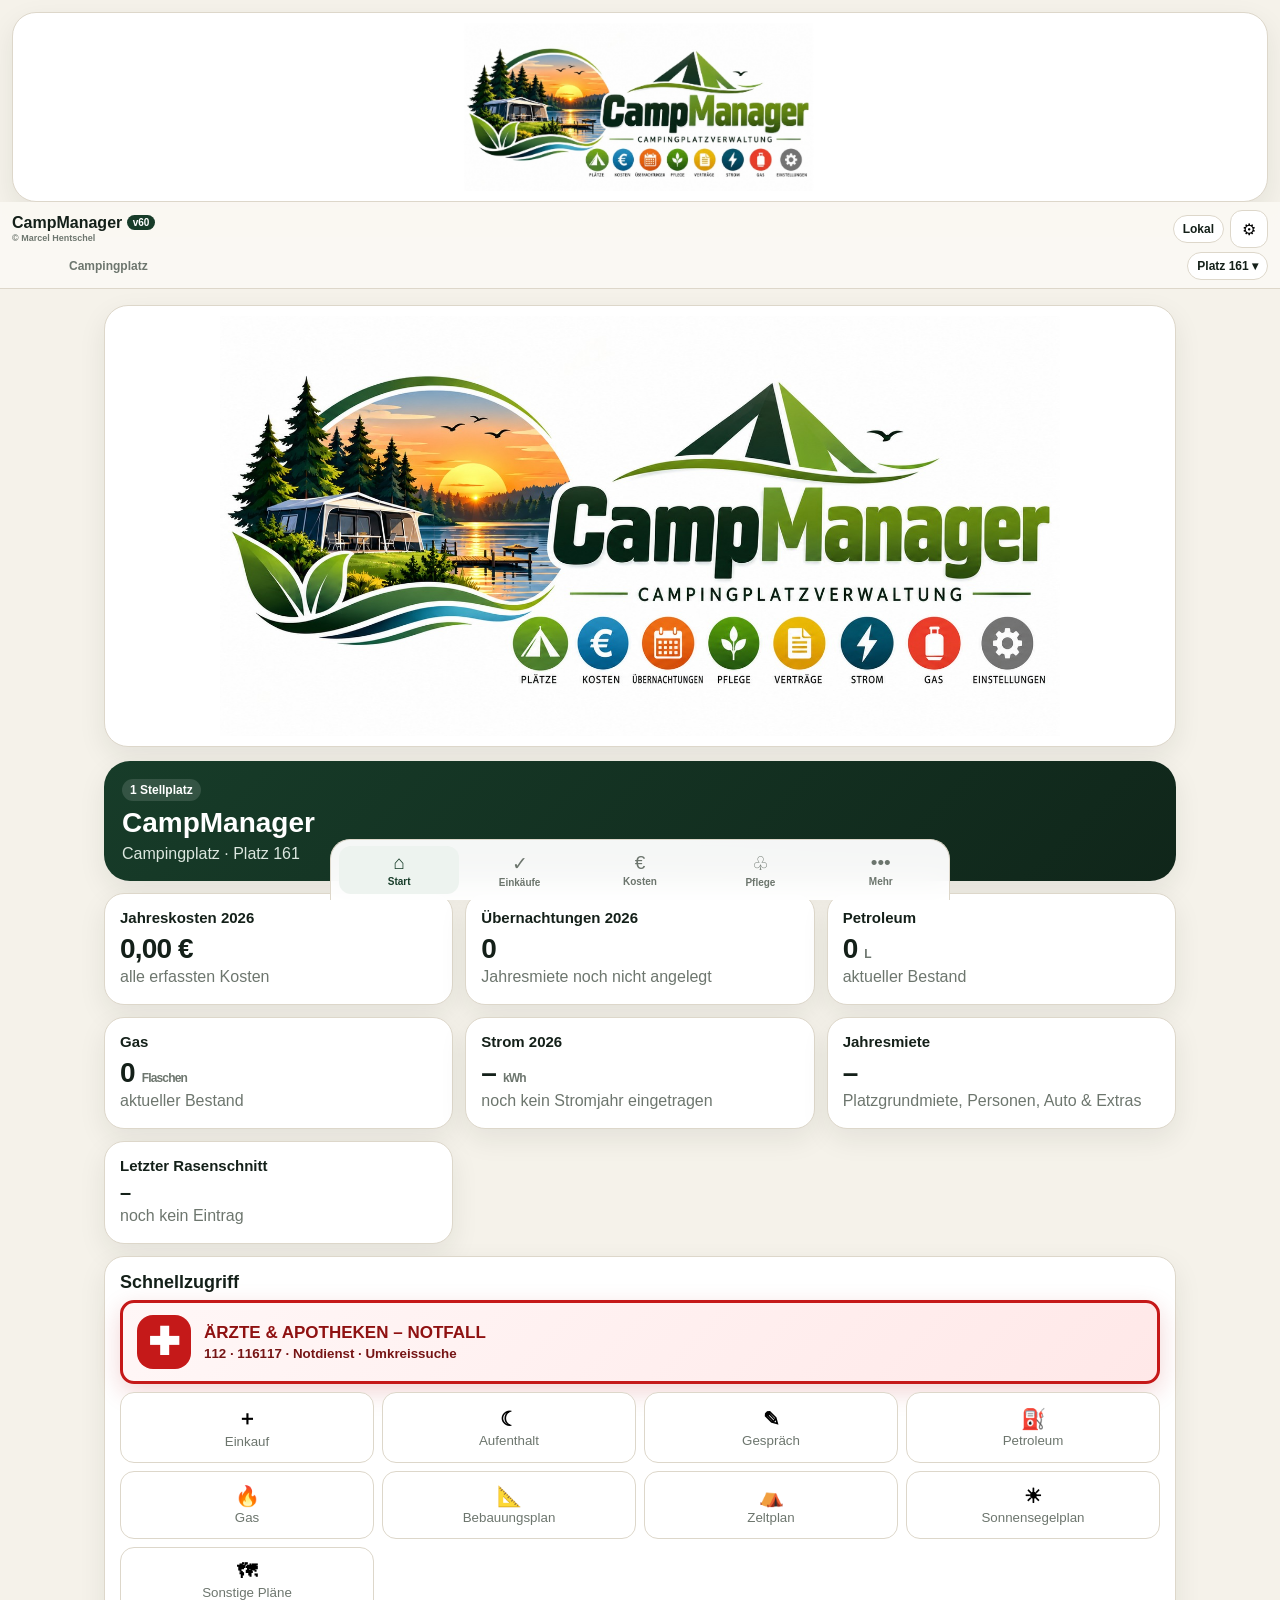
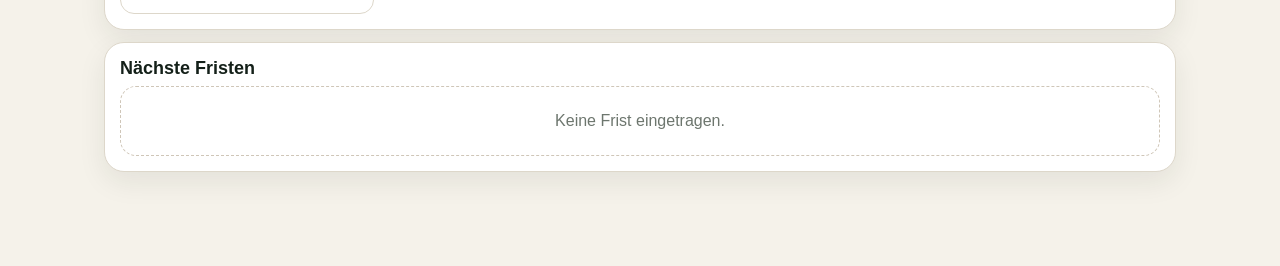
==== index.html @ 41f86022 "Add files via upload" ====
<!doctype html>
<html lang="de">
<head>
<meta charset="utf-8">
<meta name="viewport" content="width=device-width,initial-scale=1,maximum-scale=1,user-scalable=no,viewport-fit=cover">
<meta name="theme-color" content="#173c29">
<meta http-equiv="Cache-Control" content="no-cache, no-store, must-revalidate">
<meta http-equiv="Pragma" content="no-cache">
<meta http-equiv="Expires" content="0">
<meta name="apple-mobile-web-app-capable" content="yes">
<meta name="apple-mobile-web-app-status-bar-style" content="default">
<meta name="apple-mobile-web-app-title" content="CampManager">
<link rel="manifest" href="manifest.webmanifest">
<link rel="apple-touch-icon" href="apple-touch-icon.png">
<title>CampManager v60</title>
<style>
:root{
 --bg:#f5f2ea;--card:#fff;--ink:#142019;--muted:#6d766e;--line:#ddd7ca;
 --green:#173c29;--green2:#2e6548;--soft:#edf3ef;--danger:#a43e32;--gold:#c78b38;
 --shadow:0 10px 28px rgba(21,38,27,.08);--radius:20px;--safe:env(safe-area-inset-bottom,0px)
}
*{box-sizing:border-box}
html,body{margin:0;max-width:100%;overflow-x:hidden;background:var(--bg);color:var(--ink);font-family:-apple-system,BlinkMacSystemFont,"Segoe UI",Arial,sans-serif;-webkit-text-size-adjust:100%}
button,input,select,textarea{font:inherit;min-width:0}
button{cursor:pointer;touch-action:manipulation}
.hidden{display:none!important}
.masthead{padding:12px 12px 0;background:var(--bg)}.masthead img{display:block;width:100%;height:auto;max-height:190px;object-fit:contain;background:#fff;border:1px solid var(--line);border-radius:24px;padding:10px;box-shadow:var(--shadow)}.top{position:sticky;top:0;z-index:40;display:flex;flex-direction:column;gap:6px;padding:8px 12px;background:rgba(250,248,243,.96);backdrop-filter:blur(14px);border-bottom:1px solid var(--line)}.toprow,.subrow{width:100%;display:flex;align-items:center;justify-content:space-between;gap:8px}.subrow{min-width:0}.topname{font-size:13px;color:var(--muted);font-weight:700;min-width:0;flex:1;white-space:normal;overflow-wrap:anywhere;line-height:1.2}
.brand{display:flex;align-items:center;gap:9px;border:0;background:transparent;padding:0;color:inherit;text-align:left;min-width:0}
.brand.brandtextonly{gap:0}
.logo{width:48px;height:48px;object-fit:contain;background:#fff;border-radius:12px;border:1px solid var(--line)}
.brandcopy{min-width:0;display:flex;flex-direction:column;line-height:1.08}.brandcopy b{font-size:16px;white-space:nowrap}.copyright{font-size:9px;color:var(--muted);font-weight:650;margin-top:3px;white-space:nowrap}
.ver{font-size:10px;background:var(--green);color:#fff;padding:2px 6px;border-radius:999px;vertical-align:2px}
.topright{display:flex;align-items:center;gap:6px}
.placebtn,.status{border:1px solid var(--line);background:#fff;border-radius:999px;padding:6px 9px;font-weight:800;font-size:12px;color:var(--ink)}
.placebtn{display:flex;align-items:center;gap:6px}
.placebtn img{width:23px;height:23px;border-radius:7px;object-fit:cover}
.iconbtn{width:38px;height:38px;border:1px solid var(--line);background:#fff;border-radius:12px}
main{max-width:1100px;margin:auto;padding:16px 14px calc(94px + var(--safe))}
.view{display:none}.view.active{display:block}
.hero{background:linear-gradient(135deg,#173c29,#10261a);color:#fff;border-radius:26px;padding:18px;display:grid;grid-template-columns:1fr;gap:14px;align-items:center;box-shadow:var(--shadow)}
.hero-banner{background:#fff;border:1px solid var(--line);border-radius:24px;padding:10px;box-shadow:var(--shadow);margin-bottom:14px}
.hero-banner .hero-logo,.hero-banner .hero-title{display:block;width:100%;border-radius:18px;background:#fff}
.hero-banner .hero-logo{height:auto;max-height:420px;object-fit:contain}
.hero-banner .hero-title{height:auto;max-height:420px;object-fit:contain}
.hero h1{margin:6px 0;font-size:28px}.hero p{margin:0;color:#dce7df}
.hero-media{position:relative;width:100%;background:#fff;border-radius:18px;overflow:hidden;min-width:0;order:-1}
.hero-media .hero-logo{display:block;width:100%;height:auto;max-height:340px;object-fit:contain;background:#fff;border-radius:18px;padding:6px 4px 0}
.hero-media .hero-title{display:block;width:100%;height:320px;object-fit:cover;background:#fff;border-radius:18px}
.badge{display:inline-flex;border-radius:999px;padding:4px 8px;background:#edf3ef;color:#2b5c3f;font-size:12px;font-weight:800}.hero .badge{background:rgba(255,255,255,.13);color:#fff}
.grid{display:grid;grid-template-columns:repeat(12,1fr);gap:12px;margin-top:12px}
.card{grid-column:span 4;background:var(--card);border:1px solid var(--line);border-radius:var(--radius);padding:15px;box-shadow:var(--shadow)}
.card.half{grid-column:span 6}.card.full{grid-column:1/-1}
.card h2,.card h3{margin:0 0 7px}.card h2{font-size:18px}.card h3{font-size:15px}.card p{margin:3px 0;color:var(--muted)}
.cardaction{border:1px solid var(--line);text-align:left;color:inherit}
.metric{font-size:28px;font-weight:850;letter-spacing:-.03em}.metric small{font-size:12px;color:var(--muted)}
.head{display:flex;justify-content:space-between;align-items:end;gap:12px;margin-bottom:13px}.head h1{margin:0;font-size:25px}.head p{margin:3px 0 0;color:var(--muted)}
.toolbar{display:flex;gap:8px;flex-wrap:wrap;margin:10px 0 13px}
.btn{border:0;background:var(--green);color:#fff;font-weight:800;padding:10px 13px;border-radius:12px}.btn.sec{background:#fff;color:var(--ink);border:1px solid var(--line)}.btn.danger{background:var(--danger)}.btn.block{width:100%}
.tabs{display:flex;gap:7px;overflow-x:auto;padding:2px 0 8px;scrollbar-width:none}.tabs::-webkit-scrollbar{display:none}
.tabs.manage-tabs{overflow:visible;display:grid;grid-template-columns:repeat(2,minmax(0,1fr));gap:8px;padding:0 0 12px}
.tabs.manage-tabs .chip{width:100%;min-height:44px;white-space:normal;text-align:center;line-height:1.15;padding:9px 7px}
.tabs.cost-tabs{overflow:visible;display:grid;grid-template-columns:repeat(2,minmax(0,1fr));gap:8px;padding:2px 0 12px}
.tabs.cost-tabs .chip{width:100%;min-height:44px;white-space:normal;text-align:center;line-height:1.12;padding:8px 6px;border-radius:13px;font-size:12.5px}
.tabs.cost-tabs .chip:last-child:nth-child(odd){grid-column:1/-1}

.chip{white-space:nowrap;border:1px solid var(--line);background:#fff;border-radius:999px;padding:8px 11px;font-weight:800;font-size:13px;color:var(--ink)}.chip.active{background:var(--green);color:#fff;border-color:var(--green)}
.list{display:flex;flex-direction:column;gap:8px}
.row{display:flex;align-items:center;gap:10px;padding:12px;border-radius:15px;background:#fff;border:1px solid var(--line)}
.rowmain{flex:1;min-width:0}.rowtitle{font-weight:800;overflow-wrap:anywhere}.rowsub{font-size:12px;color:var(--muted);margin-top:3px;overflow-wrap:anywhere}.rowactions{display:flex;gap:5px;flex-wrap:wrap;justify-content:flex-end}
.mini{border:1px solid var(--line);background:#fff;border-radius:9px;padding:6px 8px}.mini.danger{color:var(--danger)}
.empty{padding:25px 14px;text-align:center;border:1px dashed #cfc6b8;border-radius:16px;color:var(--muted);background:rgba(255,255,255,.45)}
.notice{padding:11px;border:1px solid #dfd6bf;border-radius:14px;background:#f9f4e8;margin:10px 0}.notice.good{background:#eaf4ed;border-color:#cfe2d5}.notice.warn{background:#fff1da;border-color:#ecd8af}
.formgrid{display:grid;grid-template-columns:1fr 1fr;gap:10px}.deposit-date-grid{display:grid;grid-template-columns:repeat(3,minmax(0,1fr));gap:8px;width:100%}.deposit-date-grid select{width:100%}.field{display:flex;flex-direction:column;gap:4px}.field.full{grid-column:1/-1}.field label{font-size:12px;font-weight:800}
.field input,.field select,.field textarea{width:100%;font-size:16px;line-height:1.2;border:1px solid #d9d2c5;background:#fff;border-radius:11px;padding:10px;color:var(--ink);outline:none}.field textarea{min-height:74px;resize:vertical}
.modal{position:fixed;inset:0;z-index:100;display:flex;align-items:center;justify-content:center;padding:8px;background:rgba(9,20,14,.58);backdrop-filter:blur(4px)}
.modalcard{width:min(100%,620px);max-height:calc(100dvh - 16px);overflow-y:auto;overflow-x:hidden;background:#faf8f3;border-radius:22px;border:1px solid var(--line);padding:12px;box-shadow:0 30px 90px rgba(0,0,0,.28)}
.modalhead{display:flex;align-items:center;justify-content:space-between;gap:8px;position:sticky;top:-12px;background:#faf8f3;padding:3px 0 8px;z-index:2}.modalhead h2{margin:0;font-size:23px}
.modalactions{display:grid;grid-template-columns:1fr 1fr;gap:8px;position:sticky;bottom:-12px;background:#faf8f3;padding:8px 0 2px;margin-top:10px}
.bottom{position:fixed;left:0;right:0;bottom:0;z-index:35;display:grid;grid-template-columns:repeat(5,1fr);padding:6px 8px calc(6px + var(--safe));background:rgba(255,255,255,.96);backdrop-filter:blur(14px);border-top:1px solid var(--line)}
.nav{border:0;background:transparent;border-radius:12px;padding:6px 3px;color:#6c756d;display:flex;flex-direction:column;align-items:center;gap:2px}.nav span{font-size:19px}.nav small{font-size:10px;font-weight:800}.nav.active{background:#edf3ef;color:var(--green)}
.toast{position:fixed;left:50%;bottom:86px;z-index:120;transform:translate(-50%,18px);opacity:0;pointer-events:none;background:#102319;color:#fff;padding:10px 14px;border-radius:999px;font-weight:750;transition:.2s;max-width:calc(100vw - 24px);text-align:center}.toast.show{opacity:1;transform:translate(-50%,0)}
.quick{display:grid;grid-template-columns:repeat(4,1fr);gap:8px}.quick button{border:1px solid var(--line);background:#fff;border-radius:14px;padding:12px}.quick b{display:block;font-size:20px}.quick small{color:var(--muted)}
.quick button.health-quick{grid-column:1/-1;display:flex;align-items:center;gap:13px;text-align:left;border:3px solid #c51919;background:linear-gradient(135deg,#fff7f7,#ffe8e8);color:#801111;box-shadow:0 8px 24px rgba(185,22,22,.18);min-height:84px;padding:12px 14px}.health-quick .health-cross{display:grid;place-items:center;flex:0 0 54px;width:54px;height:54px;border-radius:16px;background:#c51919;color:#fff;font-size:38px;font-weight:900;line-height:1}.health-quick .health-copy b{display:block;font-size:17px;color:#8f1111}.health-quick .health-copy small{display:block;color:#761515;font-weight:800;margin-top:3px}.health-alert{border:2px solid #c51919;background:#fff4f4;border-radius:16px;padding:11px;margin-bottom:12px}.health-alert strong{color:#9d1111}.health-actions{display:grid;grid-template-columns:1fr 1fr;gap:8px;margin:10px 0 12px}.health-action{display:flex;align-items:center;justify-content:center;gap:6px;text-decoration:none;border-radius:14px;padding:12px 9px;font-weight:900;text-align:center}.health-action.emergency{background:#bd1717;color:#fff}.health-action.oncall{background:#fff;color:#9b1515;border:2px solid #bd1717}.health-action.pharmacy{background:#fff7e8;color:#7a4b00;border:1px solid #e4bd70}.health-action.official{background:#eef5ef;color:var(--green);border:1px solid #cbdccc}.health-status{padding:10px 11px;border-radius:12px;background:#f5f2ea;color:var(--muted);font-size:12px;margin:8px 0}.health-status.busy{background:#fff5dc;color:#77530e}.health-status.ok{background:#eaf4ed;color:#25583a}.health-status.err{background:#fff0ef;color:#8c241e}.health-results{display:grid;gap:8px;margin-top:10px}.health-place{border:1px solid var(--line);background:#fff;border-radius:14px;padding:10px}.health-place-top{display:flex;justify-content:space-between;gap:8px;align-items:flex-start}.health-place-title{font-weight:850}.health-type{font-size:11px;font-weight:850;border-radius:999px;padding:3px 7px;background:var(--soft);white-space:nowrap}.health-distance{font-size:12px;font-weight:800;color:var(--green)}.health-links{display:flex;gap:6px;flex-wrap:wrap;margin-top:7px}.health-links a{font-size:12px;text-decoration:none;border:1px solid var(--line);border-radius:9px;padding:6px 8px;color:var(--ink);background:#fff}.health-location-grid{display:grid;grid-template-columns:1fr auto;gap:8px;align-items:end}.health-location-grid .field{min-width:0}
.health-group{margin-top:14px}.health-group:first-child{margin-top:4px}.health-group-title{display:flex;align-items:center;justify-content:space-between;gap:8px;padding:8px 10px;border-radius:12px;background:#edf3ef;color:var(--green);font-size:14px;font-weight:900}.health-group-count{font-size:11px;background:#fff;border:1px solid #cfded4;border-radius:999px;padding:3px 7px}.health-specialty{display:inline-flex;margin-top:5px;padding:3px 7px;border-radius:999px;background:#eef5ef;color:#285a3d;font-size:11px;font-weight:850}
.avatar{width:44px;height:44px;border-radius:13px;object-fit:cover;background:#f2efe7;border:1px solid var(--line);flex:0 0 44px}.avatar.ph{display:grid;place-items:center;font-size:20px}
.photoPreview{width:88px;height:88px;border-radius:16px;object-fit:cover;background:#eee;border:1px solid var(--line)}
.memberselect{grid-column:1/-1;display:grid;gap:8px}.memberselect-title{font-size:12px;font-weight:800}.membergrid{display:grid;grid-template-columns:repeat(2,minmax(0,1fr));gap:8px}.membercheck{display:flex;align-items:center;gap:9px;padding:11px 12px;border:1px solid var(--line);border-radius:13px;background:#fff;font-weight:750;min-width:0}.membercheck input{width:20px;height:20px;flex:0 0 auto}.membercheck span{min-width:0;overflow-wrap:anywhere}.membercheck small{display:block;color:var(--muted);font-weight:600;margin-top:2px}.membertag{display:inline-flex;padding:3px 7px;border-radius:999px;background:var(--soft);font-size:11px;font-weight:750;color:var(--green)}
.costline{display:grid;grid-template-columns:150px 1fr 90px;gap:8px;align-items:center;font-size:13px}.bar{height:8px;background:#eee8dd;border-radius:999px;overflow:hidden}.bar i{display:block;height:100%;background:linear-gradient(90deg,var(--green2),var(--gold))}.right{text-align:right}.coststack{display:grid;gap:12px}.costdetail{border:1px solid var(--line);border-radius:16px;padding:12px;background:#fff}.costdetail-top{display:flex;gap:12px;align-items:flex-start;justify-content:space-between}.costdetail-title{font-weight:800;font-size:18px;line-height:1.2}.costdetail-value{font-weight:900;font-size:18px;white-space:nowrap}.costdetail .rowsub{margin-top:4px}.costmeta{display:flex;gap:8px;flex-wrap:wrap;margin-top:8px}.costpill{background:#f3f0e8;border:1px solid var(--line);border-radius:999px;padding:4px 10px;font-size:12px;color:var(--muted)}
.docgrid{display:grid;grid-template-columns:repeat(2,minmax(0,1fr));gap:9px}.doc{border:1px solid var(--line);background:#fff;border-radius:15px;padding:11px}.docthumb{width:100%;aspect-ratio:4/3;border-radius:11px;background:#f1eee7;display:grid;place-items:center;font-size:36px;overflow:hidden}.docthumb img{width:100%;height:100%;object-fit:contain;background:#fff}
.conversation{white-space:pre-wrap;line-height:1.42;margin-top:6px}
.divider{height:1px;background:var(--line);margin:14px 0}

/* Jahresabschluss - direkt in der App, damit iPhone/PWA nicht durch Pop-ups blockiert */
body.report-open{overflow:hidden}
.report-overlay{position:fixed;inset:0;z-index:300;background:#fff;color:#172019;overflow:auto;-webkit-overflow-scrolling:touch;padding-top:env(safe-area-inset-top,0px)}
.report-toolbar{position:sticky;top:0;z-index:4;display:flex;gap:8px;flex-wrap:wrap;align-items:center;padding:10px 12px;background:rgba(255,255,255,.97);border-bottom:1px solid #ddd;backdrop-filter:blur(12px)}
.report-toolbar .btn{min-height:42px}
.report-toolbar .report-back{margin-right:auto}
.report-content{max-width:900px;margin:auto;padding:22px 14px calc(70px + env(safe-area-inset-bottom,0px))}
.report-content h1{font-size:28px;line-height:1.12;margin:0 0 6px;overflow-wrap:anywhere}
.report-content h2{font-size:20px;margin:26px 0 10px}
.report-content p{line-height:1.4}
.report-content table{width:100%;border-collapse:collapse;font-size:14px}
.report-content th,.report-content td{padding:9px 8px;border-bottom:1px solid #ddd;text-align:left;vertical-align:top}
.report-content .r{text-align:right;white-space:nowrap}
.report-content .total td{font-weight:850;border-top:2px solid #173c29}
.report-help{font-size:12px;color:#68716b;margin:8px 0 16px}
@media(max-width:600px){
 .report-content h1{font-size:24px}
 .report-content{padding-left:10px;padding-right:10px}
 .report-content table{font-size:12px}
 .report-content th,.report-content td{padding:8px 6px}
 .report-toolbar .btn{flex:1 1 auto;padding:10px 9px;font-size:13px}
 .report-toolbar .report-back{flex:0 0 auto}
}
@media print{
 @page{size:A4;margin:13mm}
 html,body{background:#fff!important;overflow:visible!important}
 body>*:not(#reportOverlay){display:none!important}
 #reportOverlay{display:block!important;position:static!important;inset:auto!important;overflow:visible!important;padding:0!important;background:#fff!important}
 #reportOverlay.hidden{display:none!important}
 .report-toolbar,.report-help{display:none!important}
 .report-content{max-width:none!important;margin:0!important;padding:0!important}
 .report-content h1{font-size:22pt}
 .report-content h2{font-size:15pt;break-after:avoid}
 .report-content table{font-size:9.5pt}
 .report-content tr{break-inside:avoid}
}

.updatebanner{position:sticky;top:82px;z-index:39;margin:8px auto 0;max-width:1100px;padding:10px 14px;background:#fff1da;border:1px solid #e4c982;border-radius:14px;box-shadow:var(--shadow);display:flex;align-items:center;justify-content:space-between;gap:10px}
.progress{height:10px;background:#e9e5dc;border-radius:999px;overflow:hidden;margin-top:8px}.progress i{display:block;height:100%;background:linear-gradient(90deg,var(--green2),var(--gold));border-radius:999px}
.kpirow{display:flex;justify-content:space-between;gap:10px;align-items:center}.kpirow strong{font-size:20px}
.comparetable{width:100%;border-collapse:collapse;font-size:13px}.comparetable th,.comparetable td{padding:9px 7px;border-bottom:1px solid var(--line);text-align:right}.comparetable th:first-child,.comparetable td:first-child{text-align:left}.delta.up{color:var(--danger)}.delta.down{color:var(--green2)}
.deadline-overdue{color:var(--danger);font-weight:800}.deadline-done{color:var(--green2);font-weight:800}.deadline-cancelled{color:var(--muted);font-weight:800}.deadline-status{display:inline-flex;align-items:center;font-size:10px;font-weight:900;padding:3px 7px;border-radius:999px;margin-left:5px}.deadline-status.paid{background:#e7f4eb;color:#23643d}.deadline-status.cancelled{background:#eeeae4;color:#6d665d}.cloudtag{display:inline-flex;font-size:10px;font-weight:800;padding:2px 6px;border-radius:999px;background:var(--soft);color:var(--green2);margin-left:5px}
.rentextras{grid-column:1/-1;border:1px solid var(--line);background:#fff;border-radius:14px;padding:10px}.rentextra{display:grid;grid-template-columns:2fr .7fr 1fr auto;gap:7px;align-items:end;margin-top:8px}.rentextra .field{margin:0}
.renttiers{grid-column:1/-1;border:1px solid var(--line);background:#fff;border-radius:14px;padding:10px}.renttiers h3{margin:0 0 7px;font-size:15px}.tiergrid{display:grid;grid-template-columns:repeat(3,minmax(0,1fr));gap:8px}.tierbox{border:1px solid var(--line);border-radius:12px;padding:9px;background:#faf9f5}.tierbox b{display:block;font-size:12px;margin-bottom:5px}.tierbox .field{margin:0}.tierline{display:grid;grid-template-columns:1fr auto;gap:10px;padding:6px 0;border-bottom:1px solid var(--line);font-size:12px}.tierline:last-child{border-bottom:0}.agebadge{display:inline-flex;padding:3px 7px;border-radius:999px;background:var(--soft);font-size:11px;font-weight:800}.agewarn{color:#9a5b00;font-weight:800}
@media(max-width:600px){.rentextra{grid-template-columns:1fr 1fr}.rentextra .field:first-child{grid-column:1/-1}.rentextra button{align-self:end}.tiergrid{grid-template-columns:1fr}.updatebanner{top:78px;margin-left:8px;margin-right:8px}}
@media(max-width:760px){
 .head{margin-bottom:10px}
 .head h1{font-size:24px;line-height:1.1}
 .head p{font-size:14px;line-height:1.25}
 .tabs.manage-tabs{grid-template-columns:repeat(2,minmax(0,1fr))}
 .tabs.manage-tabs .chip{font-size:13px;border-radius:13px}

 .hero{grid-template-columns:1fr}.hero-banner .hero-logo{max-height:260px}.hero-banner .hero-title{height:auto;max-height:260px}.card,.card.half{grid-column:1/-1}.formgrid{grid-template-columns:1fr}.field.full{grid-column:auto}.quick{grid-template-columns:repeat(2,1fr)}.docgrid{grid-template-columns:1fr}.costline{grid-template-columns:115px 1fr 75px}.costdetail-top{flex-direction:column;align-items:flex-start}.costdetail-value{font-size:22px}.health-actions{grid-template-columns:1fr 1fr}.health-location-grid{grid-template-columns:1fr}.health-location-grid .btn{width:100%}.top{padding-left:10px;padding-right:10px}.topname{font-size:12px}.placebtn,.status{font-size:11px;padding:6px 8px}.membergrid{grid-template-columns:1fr}.logo{width:44px;height:44px}
}
@media(min-width:900px){.bottom{left:50%;right:auto;transform:translateX(-50%);width:620px;border:1px solid var(--line);border-bottom:0;border-radius:20px 20px 0 0}}

@media(min-width:761px){
 .top{gap:4px}
 .subrow{padding-left:57px}
 .topname{font-size:12px;white-space:nowrap;overflow:hidden;text-overflow:ellipsis}
}


@media(min-width:761px){
 .tabs.manage-tabs{grid-template-columns:repeat(4,minmax(0,1fr))}
 .tabs.cost-tabs{grid-template-columns:repeat(4,minmax(0,1fr))}
 .tabs.cost-tabs .chip:last-child:nth-child(odd){grid-column:auto}
}

</style>
</head>
<body>
<div class="masthead"><img src="top-banner.jpg" alt="CampManager Banner" onerror="if(!this.dataset.fallback){this.dataset.fallback='1';this.src='logo.jpg'}else{this.style.display='none'}"></div>
<header class="top">
 <div class="toprow">
  <button class="brand brandtextonly" id="homeBtn" type="button">
   <div class="brandcopy"><b>CampManager <span class="ver">v60</span></b><small class="copyright">© Marcel Hentschel</small></div>
  </button>
  <div class="topright">
   <span class="status" id="syncStatus">Lokal</span>
   <button class="iconbtn" id="settingsBtn" type="button">⚙</button>
  </div>
 </div>
 <div class="subrow">
  <div id="topName" class="topname">Campingplatz</div>
  <button class="placebtn" id="placeBtn" type="button"><span>Platz ▾</span></button>
 </div>
</header>
<div id="updateBanner" class="updatebanner hidden"><div><b>Neue CampManager-Version verfügbar</b><div class="rowsub">Aktualisieren lädt die neue Version ohne alte Web-App-Dateien.</div></div><button class="btn" id="updateBtn" type="button">Aktualisieren</button></div>

<main>
 <section id="v-dashboard" class="view active"></section>
 <section id="v-shopping" class="view"></section>
 <section id="v-costs" class="view"></section>
 <section id="v-care" class="view"></section>
 <section id="v-more" class="view"></section>
</main>

<nav class="bottom">
 <button class="nav active" data-view="dashboard"><span>⌂</span><small>Start</small></button>
 <button class="nav" data-view="shopping"><span>✓</span><small>Einkäufe</small></button>
 <button class="nav" data-view="costs"><span>€</span><small>Kosten</small></button>
 <button class="nav" data-view="care"><span>♧</span><small>Pflege</small></button>
 <button class="nav" data-view="more"><span>•••</span><small>Mehr</small></button>
</nav>

<div id="modal" class="modal hidden" role="dialog" aria-modal="true">
 <div class="modalcard">
  <div class="modalhead"><h2 id="modalTitle">Eintrag</h2><button class="iconbtn" type="button" data-close>×</button></div>
  <div id="modalBody"></div>
  <div id="modalActions" class="modalactions"></div>
 </div>
</div>
<div id="toast" class="toast"></div>

<div id="reportOverlay" class="report-overlay hidden" aria-hidden="true">
 <div class="report-toolbar">
  <button class="btn sec report-back" type="button" data-report-close>← Zurück</button>
  <button class="btn" id="reportSaveBtn" type="button">⬇ PDF speichern</button>
  <button class="btn sec" id="reportPrintBtn" type="button">🖨 Drucken</button>
 </div>
 <div id="reportContent" class="report-content"></div>
</div>

<script>
(()=>{'use strict';

const APP_VERSION=60;
const KEY='campmanager_complete_v60';
const OLD=['campmanager_complete_v59','campmanager_complete_v58','campmanager_complete_v57','campmanager_complete_v56','campmanager_complete_v55','campmanager_complete_v54','campmanager_complete_v53','campmanager_complete_v52','campmanager_complete_v51','campmanager_complete_v50','campmanager_complete_v49','campmanager_complete_v48','campmanager_complete_v47','campmanager_complete_v46','campmanager_complete_v45','campmanager_complete_v44','campmanager_complete_v43','campmanager_complete_v42','campmanager_complete_v41','campmanager_complete_v40','campmanager_complete_v39','campmanager_complete_v38','campmanager_complete_v37','campmanager_complete_v36','campmanager_complete_v35','campmanager_complete_v34','campmanager_complete_v33','campmanager_complete_v32','campmanager_complete_v31','campmanager_complete_v30','campmanager_complete_v29','campmanager_complete_v28','campmanager_complete_v27','campmanager_complete_v26','campmanager_complete_v25','campmanager_complete_v24','campmanager_complete_v23','campmanager_complete_v22','campmanager_complete_v21','campmanager_complete_v20','campmanager_complete_v19','campmanager_complete_v18','campmanager_complete_v17','campmanager_complete_v16','campmanager_complete_v15','campmanager_complete_v14','campmanager_complete_v13','campmanager_complete_v12','campmanager_complete_v11','campmanager_complete_v10','campmanager_complete_v9','campmanager_complete_v8','campmanager_complete_v7','campmanager_complete_v6','campmanager_full_v5','campmanager_full_v4','campmanager_full_v3','campmanager_full_v2','campmanager_full_v1'];
const CFG='campmanager_cloud_cfg_v16', SES='campmanager_cloud_session_v16', BACKUP_DAY='campmanager_backup_day_v23', MONTH_BACKUP='campmanager_month_backup_v23', MONTH_SNOOZE='campmanager_month_backup_snooze_v23';
const HEALTH_PREF='campmanager_health_pref_v1', HEALTH_CACHE='campmanager_health_cache_v1';
const $=(s,r=document)=>r.querySelector(s), $$=(s,r=document)=>[...r.querySelectorAll(s)];
const uid=()=>crypto?.randomUUID?.()||Date.now()+'-'+Math.random().toString(16).slice(2);
const esc=(v='')=>String(v).replace(/[&<>'"]/g,c=>({'&':'&amp;','<':'&lt;','>':'&gt;',"'":'&#39;','"':'&quot;'}[c]));
const today=()=>new Date().toISOString().slice(0,10), yearNow=()=>new Date().getFullYear();
const electricityYearNow=()=>yearNow();
const electricityLabel=y=>{const n=Number(y)||0;return n?String(n):'–'};
const electricityRangeText=y=>{const n=Number(y)||0;return n?`01.01.${n} – 31.12.${n}`:'–'};
const fmt=v=>v?new Date(v+'T12:00:00').toLocaleDateString('de-DE'):'–';
const money=v=>Number(v||0).toLocaleString('de-DE',{style:'currency',currency:'EUR'});
const num=(v,d=0)=>Number(v||0).toLocaleString('de-DE',{maximumFractionDigits:d});
const dparse=v=>v?new Date(v+'T12:00:00'):null;
const nights=(a,b)=>a&&b?Math.max(0,Math.round((dparse(b)-dparse(a))/86400000)):0;

function blankPlace(name='Campingplatz',pitch='161'){
 return {id:uid(),site:{campName:name,pitch,area:'',notes:'',photoData:''},shopping:[],costs:[],annualRent:[],deposit:{date:'',amount:''},insurance:{company:'',billingPeriod:'yearly',amount:'',startDate:'',noticePeriod:'',phone:''},insuranceClaims:[],petroleum:[],gasBottles:[],electricity:[],travelCosts:[],stays:[],lawn:[],caravanWash:[],hedge:[],contracts:[],gasChecks:[],deadlines:[],deadlineStates:{},documents:[],conversations:[]}
}
function defaults(){
 const p=blankPlace('Campingplatz','161');
 return {version:60,updatedAt:new Date().toISOString(),activePlaceId:p.id,family:[{id:uid(),name:'Marcel',birthDate:''},{id:uid(),name:'Denise',birthDate:''},{id:uid(),name:'Leon',birthDate:''},{id:uid(),name:'Luca',birthDate:''}],places:[p]}
}
function normFamily(list,fallback=[]){
 const src=Array.isArray(list)?list:fallback;
 return src.map(x=>({id:x?.id||uid(),name:String(x?.name||''),birthDate:String(x?.birthDate||'')}))
}
function normPlace(p={}){
 return {
  id:p.id||uid(),
  site:{campName:'Campingplatz',pitch:'',area:'',notes:'',photoData:'',...(p.site||{})},
  shopping:Array.isArray(p.shopping)?p.shopping:[],
  costs:Array.isArray(p.costs)?p.costs:[],
  annualRent:Array.isArray(p.annualRent)?p.annualRent:[],
  deposit:p.deposit&&typeof p.deposit==='object'?{date:p.deposit.date||'',amount:p.deposit.amount??''}:{date:'',amount:''},
  insurance:p.insurance&&typeof p.insurance==='object'?{company:p.insurance.company||'',billingPeriod:p.insurance.billingPeriod||'yearly',amount:p.insurance.amount??'',startDate:p.insurance.startDate||'',noticePeriod:p.insurance.noticePeriod||'',phone:p.insurance.phone||''}:{company:'',billingPeriod:'yearly',amount:'',startDate:'',noticePeriod:'',phone:''},
  insuranceClaims:Array.isArray(p.insuranceClaims)?p.insuranceClaims:[],
  petroleum:Array.isArray(p.petroleum)?p.petroleum:[],
  gasBottles:Array.isArray(p.gasBottles)?p.gasBottles:[],
  electricity:Array.isArray(p.electricity)?p.electricity:[],
  travelCosts:Array.isArray(p.travelCosts)?p.travelCosts:[],
  stays:Array.isArray(p.stays)?p.stays:[],
  lawn:Array.isArray(p.lawn)?p.lawn:[],
  caravanWash:Array.isArray(p.caravanWash)?p.caravanWash:[],
  hedge:Array.isArray(p.hedge)?p.hedge:[],
  contracts:Array.isArray(p.contracts)?p.contracts:[],
  gasChecks:Array.isArray(p.gasChecks)?p.gasChecks:[],
  deadlines:Array.isArray(p.deadlines)?p.deadlines:[],
  deadlineStates:p.deadlineStates&&typeof p.deadlineStates==='object'&&!Array.isArray(p.deadlineStates)?{...p.deadlineStates}:{},
  documents:Array.isArray(p.documents)?p.documents:[],
  conversations:Array.isArray(p.conversations)?p.conversations:[]
 }
}
function normalize(raw){
 const d=defaults(); if(!raw||typeof raw!=='object')return d;
 if(Array.isArray(raw.places)&&raw.places.length){
  const places=raw.places.map(normPlace);
  return {version:60,updatedAt:raw.updatedAt||new Date().toISOString(),activePlaceId:places.some(p=>p.id===raw.activePlaceId)?raw.activePlaceId:places[0].id,family:normFamily(raw.family,d.family),places}
 }
 const p=normPlace(raw);
 return {version:60,updatedAt:raw.updatedAt||new Date().toISOString(),activePlaceId:p.id,family:normFamily(raw.family,d.family),places:[p]}
}
function load(){
 try{
  const cur=localStorage.getItem(KEY); if(cur)return normalize(JSON.parse(cur));
  for(const k of OLD){const x=localStorage.getItem(k);if(x)return normalize(JSON.parse(x))}
 }catch(e){console.warn(e)}
 return defaults()
}
let state=load(), view='dashboard';
const tab={costs:'overview',care:'lawn',more:'stays'};
let shoppingSearch='';
function place(){return state.places.find(p=>p.id===state.activePlaceId)||state.places[0]}
function persist(){
 state.version=60;state.updatedAt=new Date().toISOString();
 try{localStorage.setItem(KEY,JSON.stringify(state));return true}catch(e){toast('Speichern im Browser fehlgeschlagen');return false}
}
function save(){const ok=persist();render();schedulePush();scheduleDailyBackup();return ok}
function toast(t){const el=$('#toast');el.textContent=t;el.classList.add('show');clearTimeout(el._t);el._t=setTimeout(()=>el.classList.remove('show'),2100)}
function empty(t){return `<div class="empty">${esc(t)}</div>`}
function tabs(sec,items){
 const extra=sec==='more'?' manage-tabs':sec==='costs'?' cost-tabs':'';
 return `<div class="tabs${extra}">${items.map(([k,l])=>`<button type="button" class="chip ${tab[sec]===k?'active':''}" data-tabsec="${sec}" data-tab="${k}">${esc(l)}</button>`).join('')}</div>`
}
function avatar(p,cls='avatar'){return p.site.photoData?`<img class="${cls}" src="${p.site.photoData}" alt="">`:`<span class="${cls} ph">⛺</span>`}

function petroleumStock(p=place()){
 let s=0;[...p.petroleum].sort((a,b)=>String(a.date||'').localeCompare(String(b.date||''))||String(a.createdAt||'').localeCompare(String(b.createdAt||''))).forEach(x=>{
  const l=Number(x.liters||0); if(x.kind==='stock')s=l;else if(x.kind==='purchase')s+=l;else s-=l
 });return s
}
function gasBottleStock(p=place()){
 let s=0;[...p.gasBottles].sort((a,b)=>String(a.date||'').localeCompare(String(b.date||''))||String(a.createdAt||'').localeCompare(String(b.createdAt||''))).forEach(x=>{
  const n=Number(x.bottles||0);if(x.kind==='stock')s=n;else if(x.kind==='purchase')s+=n;else s-=n
 });return Math.max(0,s)
}
function totalNights(p=place(),y=null){return p.stays.reduce((sum,x)=>sum+((!y||Number((x.arrival||'').slice(0,4))===Number(y))?nights(x.arrival,x.departure):0),0)}
function stayDatesForYear(p=place(),y=yearNow()){
 const startYear=`${y}-01-01`,endYear=`${Number(y)+1}-01-01`,set=new Set();
 for(const x of p.stays||[]){
  if(!x.arrival||!x.departure)continue;
  const a=x.arrival<startYear?startYear:x.arrival,b=x.departure>endYear?endYear:x.departure;
  if(b<=a)continue;
  for(let d=dparse(a),end=dparse(b);d&&end&&d<end;d.setDate(d.getDate()+1))set.add(d.toISOString().slice(0,10))
 }
 return [...set].sort()
}
function ageOnDate(birthDate,dateStr){
 if(!birthDate||!dateStr)return null;
 const b=dparse(birthDate),d=dparse(dateStr);if(!b||!d||b>d)return null;
 let age=d.getFullYear()-b.getFullYear();
 if(d.getMonth()<b.getMonth()||(d.getMonth()===b.getMonth()&&d.getDate()<b.getDate()))age--;
 return age
}
function personTariffOnDate(person,dateStr){
 const age=ageOnDate(person?.birthDate,dateStr);
 if(age==null)return 'unknown';
 if(age<4)return 'free';
 if(age<=15)return 'child';
 return 'adult'
}
function isTieredRent(x){return x?.pricingModel==='tiered-v34'||['adultRate1','adultRate2','adultRate3','childRate1','childRate2','childRate3','carRate1','carRate2','carRate3'].some(k=>x&&x[k]!==undefined)}
function tierIndexByStayNumber(n){const v=Number(n)||0;return v<=0?-1:v<=90?0:v<=180?1:2}
function tierDaysForCount(n){const v=Math.max(0,Math.min(365,Number(n)||0));return [Math.min(v,90),Math.min(Math.max(v-90,0),90),Math.min(Math.max(v-180,0),185)]}
function flatTierAmount(count,rates){const i=tierIndexByStayNumber(count);return i<0?0:Number(rates?.[i]||0)}
function staySelectedFamilyIds(stay){
 if(Array.isArray(stay?.familyIds)&&stay.familyIds.length)return [...new Set(stay.familyIds.map(String))];
 return null
}
function stayMemberNames(stay){
 const ids=staySelectedFamilyIds(stay);
 if(ids){const names=ids.map(id=>(state.family||[]).find(p=>String(p.id)===String(id))?.name).filter(Boolean);return names.length?names.join(', '):''}
 return String(stay?.people||'')
}
function personPresenceDatesForYear(p,y){
 const startYear=`${y}-01-01`,endYear=`${Number(y)+1}-01-01`,set=new Set(),legacy=[];
 for(const st of p.stays||[]){
  if(!st.arrival||!st.departure)continue;
  const ids=staySelectedFamilyIds(st);
  if(!ids||!ids.length){legacy.push(st.id);continue}
  const validIds=ids.filter(id=>(state.family||[]).some(person=>String(person.id)===String(id)));
  if(!validIds.length)continue;
  const a=st.arrival<startYear?startYear:st.arrival,b=st.departure>endYear?endYear:st.departure;
  if(b<=a)continue;
  for(let d=dparse(a),end=dparse(b);d&&end&&d<end;d.setDate(d.getDate()+1))set.add(d.toISOString().slice(0,10))
 }
 return {dates:[...set].sort(),legacy:[...new Set(legacy)]}
}
function personStayDatesForYear(p,personId,y){
 const startYear=`${y}-01-01`,endYear=`${Number(y)+1}-01-01`,set=new Set(),legacy=[];
 for(const st of p.stays||[]){
  if(!st.arrival||!st.departure)continue;
  const a=st.arrival<startYear?startYear:st.arrival,b=st.departure>endYear?endYear:st.departure;
  if(b<=a)continue;
  const ids=staySelectedFamilyIds(st);
  const selected=ids?ids.includes(String(personId)):true;
  if(!ids)legacy.push(st.id);
  if(!selected)continue;
  for(let d=dparse(a),end=dparse(b);d&&end&&d<end;d.setDate(d.getDate()+1))set.add(d.toISOString().slice(0,10))
 }
 return {dates:[...set].sort(),legacy:[...new Set(legacy)]}
}
function tieredRentBreakdown(p,x){
 const y=Number(x?.year)||yearNow(),dates=stayDatesForYear(p,y).slice(0,365);
 const adult=[0,0,0],child=[0,0,0],free=[0,0,0],missing=new Set(),personDetails=[],legacyStayIds=new Set();
 const adultRates=[x?.adultRate1,x?.adultRate2,x?.adultRate3].map(Number),childRates=[x?.childRate1,x?.childRate2,x?.childRate3].map(Number),carRates=[x?.carRate1,x?.carRate2,x?.carRate3].map(Number);
 let adultCost=0,childCost=0;
 for(const person of state.family||[]){
  if(!person?.birthDate){missing.add(person?.name||'Unbenannte Person');continue}
  const ps=personStayDatesForYear(p,person.id,y);ps.legacy.forEach(id=>legacyStayIds.add(id));
  let adultNights=0,childNights=0,freeNights=0;
  for(const date of ps.dates){
   const kind=personTariffOnDate(person,date);
   if(kind==='adult')adultNights++;
   else if(kind==='child')childNights++;
   else if(kind==='free')freeNights++;
  }
  const ai=tierIndexByStayNumber(adultNights),ci=tierIndexByStayNumber(childNights);
  if(ai>=0){adult[ai]++;adultCost+=Number(adultRates[ai]||0)}
  if(ci>=0){child[ci]++;childCost+=Number(childRates[ci]||0)}
  if(freeNights>0){const fi=tierIndexByStayNumber(freeNights);if(fi>=0)free[fi]++}
  personDetails.push({id:person.id,name:person.name||'Person',adultNights,childNights,freeNights,adultTier:ai,childTier:ci,totalNights:ps.dates.length});
 }
 const used=dates.length,tierDays=tierDaysForCount(used),carCount=Math.max(0,Number(x?.carCount||0)),carTier=[0,0,0];
 const carPresenceNights=Math.min(365,used),carIndex=tierIndexByStayNumber(carPresenceNights);
 if(carIndex>=0&&carCount>0)carTier[carIndex]=carCount;
 const carCost=carIndex>=0?carCount*Number(carRates[carIndex]||0):0;
 const trailerCost=Number(x?.trailerCount||0)*Number(x?.trailerAnnualPrice||0),extrasCost=rentExtraTotal(x);
 return {year:y,used,tierDays,adult,child,free,missing:[...missing],legacyStayIds:[...legacyStayIds],personDetails,adultRates,childRates,carRates,carCount,carTier,carTierNights:carTier,carPresenceNights,adultCost,childCost,carCost,trailerCost,extrasCost,total:Number(x?.baseAmount||0)+adultCost+childCost+carCost+trailerCost+extrasCost}
}
function legacyRentAuto(x){return x?.autoExtra?x.autoExtra==='yes':!(Number(x?.extraAdultNights||0)||Number(x?.extraChildNights||0))}
function legacyRentNightInfo(p,x){
 const included=Number(x?.includedNights||90),used=totalNights(p,Number(x?.year)||yearNow()),over=Math.max(0,used-included);
 return {included,used,over,remaining:Math.max(0,included-used),percent:included?Math.min(100,used/included*100):100}
}
function legacyRentPersonNights(p,x){
 const n=legacyRentNightInfo(p,x);
 if(legacyRentAuto(x))return {adult:n.over*Number(x?.adultCount||0),child:n.over*Number(x?.childCount||0)};
 return {adult:Number(x?.extraAdultNights||0),child:Number(x?.extraChildNights||0)}
}
function rentNightInfo(p,x){
 if(isTieredRent(x)){const b=tieredRentBreakdown(p,x);return {included:365,used:b.used,over:0,remaining:Math.max(0,365-b.used),percent:Math.min(100,b.used/365*100),tier:tierIndexByStayNumber(b.used)}}
 return legacyRentNightInfo(p,x)
}
function rentPersonNights(p,x){
 if(isTieredRent(x)){const b=tieredRentBreakdown(p,x);return {adult:b.adult.reduce((a,n)=>a+n,0),child:b.child.reduce((a,n)=>a+n,0)}}
 return legacyRentPersonNights(p,x)
}
function rentAuto(x){return isTieredRent(x)?true:legacyRentAuto(x)}
function rentExtraTotal(x){return (Array.isArray(x?.extras)?x.extras:[]).reduce((sum,e)=>sum+Number(e.qty||0)*Number(e.price||0),0)}
function annualRentTotal(x,p=place()){
 if(!x)return 0;
 if(isTieredRent(x))return tieredRentBreakdown(p,x).total;
 const pn=legacyRentPersonNights(p,x);
 return Number(x.baseAmount||0)+pn.adult*Number(x.adultPrice||0)+pn.child*Number(x.childPrice||0)+Number(x.carCount||0)*Number(x.carAnnualPrice||0)+Number(x.trailerCount||0)*Number(x.trailerAnnualPrice||0)+rentExtraTotal(x)
}

function annualRentFor(p,y){return p.annualRent.find(x=>Number(x.year)===Number(y))||null}
function contractActive(x,y){
 const a=y+'-01-01',b=y+'-12-31';
 return !(x.startDate&&x.startDate>b)&&!(x.endDate&&x.endDate<a)
}
function contractBaseAmount(x){return Number(x.costAmount ?? x.annualCost ?? 0)}
function contractBillingPeriod(x){return x.billingPeriod||'yearly'}
function contractType(x){return x?.contractType||'general'}
function contractTypeLabel(x){return contractType(x)==='mobile'?'Handyvertrag':contractType(x)==='internet'?'Internetvertrag':contractType(x)==='camping'?'Campingvertrag':'Vertrag'}
function contractMonthsInYear(x,y){
 if(!contractActive(x,y))return 0;
 let startMonth=1,endMonth=12;
 if(x.startDate&&Number(x.startDate.slice(0,4))===Number(y))startMonth=Number(x.startDate.slice(5,7))||1;
 if(x.endDate&&Number(x.endDate.slice(0,4))===Number(y))endMonth=Number(x.endDate.slice(5,7))||12;
 return Math.max(0,endMonth-startMonth+1)
}
function contractCostForYear(x,y){
 const amount=contractBaseAmount(x);
 if(!amount||!contractActive(x,y))return 0;
 return contractBillingPeriod(x)==='monthly'?amount*contractMonthsInYear(x,y):amount
}
function electricityCalc(x){
 const hasStart=x?.meterStart!==''&&x?.meterStart!=null,hasEnd=x?.meterEnd!==''&&x?.meterEnd!=null;
 let consumption=Number(x?.consumption||0);
 if(hasStart&&hasEnd&&Number(x.meterEnd)>=Number(x.meterStart))consumption=Number(x.meterEnd)-Number(x.meterStart);
 const price=x?.pricePerKwh!==''&&x?.pricePerKwh!=null?Number(x.pricePerKwh):null;
 const cost=price!==null?consumption*price:Number(x?.cost||0);
 // Ab v40 wird die Zählermiete als Monatsbetrag gespeichert. Alte Datensätze enthielten einen Jahresbetrag.
 const hasMonthly=x?.meterRentMonthly!==''&&x?.meterRentMonthly!=null;
 const meterRentMonthly=hasMonthly?Number(x.meterRentMonthly||0):Number(x?.meterRent||0)/12;
 const meterRentAnnual=meterRentMonthly*12;
 return {consumption,cost,meterRentMonthly,meterRentAnnual,meterRent:meterRentAnnual,total:cost+meterRentAnnual}
}

function travelCalc(x){
 const km=Math.max(0,Number(x?.km||0)),consumption=Math.max(0,Number(x?.consumption||0)),literPrice=Math.max(0,Number(x?.literPrice||0));
 const liters=km*consumption/100,cost=liters*literPrice,durationMinutes=Math.max(0,Number(x?.durationMinutes||0));
 return {km,consumption,literPrice,liters,cost,durationMinutes}
}
function durationText(minutes){const m=Math.max(0,Math.round(Number(minutes)||0)),h=Math.floor(m/60),r=m%60;return h?`${h} Std.${r?` ${r} Min.`:''}`:`${r} Min.`}
function travelMonthName(m){return new Date(2026,Number(m)-1,1).toLocaleDateString('de-DE',{month:'long'})}
function travelStats(p,y,month=null){
 const rows=(p.travelCosts||[]).filter(x=>x.date&&Number(x.date.slice(0,4))===Number(y)&&(!month||Number(x.date.slice(5,7))===Number(month)));
 return rows.reduce((a,x)=>{const c=travelCalc(x);a.trips++;a.km+=c.km;a.liters+=c.liters;a.cost+=c.cost;a.minutes+=c.durationMinutes;return a},{trips:0,km:0,liters:0,cost:0,minutes:0})
}
function insurancePeriodLabel(v){return v==='monthly'?'Monatlich':v==='quarterly'?'Quartalsweise':'Jährlich'}
function insurancePaymentsPerYear(v){return v==='monthly'?12:v==='quarterly'?4:1}
function insuranceAnnualCost(p,y){
 const x=p?.insurance;if(!x)return 0;
 if(x.startDate&&Number(String(x.startDate).slice(0,4))>Number(y))return 0;
 return Number(x.amount||0)*insurancePaymentsPerYear(x.billingPeriod||'yearly')
}
function insuranceConfigured(p){const x=p?.insurance||{};return !!(x.company||x.startDate||x.noticePeriod||x.phone||Number(x.amount||0))}
function insuranceDocs(p){return (p.documents||[]).filter(x=>x.category==='insurance')}
function insuranceClaimPhotos(p,claimId){return (p.documents||[]).filter(x=>x.category==='insurance_claim'&&x.claimId===claimId)}

function costData(p,y){
 const d={annual:0,deposit:0,insurance:0,repairs:0,purchases:0,other:0,electricity:0,travel:0,petroleum:0,gasBottles:0,gas:0,contracts:0};
 const r=annualRentFor(p,y);if(r)d.annual+=annualRentTotal(r,p);
 if(p.deposit?.date&&String(p.deposit.date).startsWith(String(y)))d.deposit+=Number(p.deposit.amount||0);
 d.insurance+=insuranceAnnualCost(p,y);
 p.costs.filter(x=>Number(x.year)===Number(y)).forEach(x=>{const k=x.category||'other';d[k]=(d[k]||0)+Number(x.amount||0)});
 p.electricity.filter(x=>Number(x.year)===Number(y)).forEach(x=>d.electricity+=electricityCalc(x).total);
 (p.travelCosts||[]).filter(x=>x.date&&(x.date||'').startsWith(String(y))).forEach(x=>d.travel+=travelCalc(x).cost);
 p.petroleum.filter(x=>x.kind==='purchase'&&(x.date||'').startsWith(String(y))).forEach(x=>d.petroleum+=Number(x.price||0));
 p.gasBottles.filter(x=>x.kind==='purchase'&&(x.date||'').startsWith(String(y))).forEach(x=>d.gasBottles+=Number(x.price||0));
 p.gasChecks.filter(x=>(x.date||'').startsWith(String(y))).forEach(x=>d.gas+=Number(x.cost||0));
 p.contracts.filter(x=>contractActive(x,y)).forEach(x=>d.contracts+=contractCostForYear(x,y));
 return d
}
function daysUntil(date){const a=dparse(today()),b=dparse(date);return a&&b?Math.round((b-a)/86400000):null}
function deadlineStatus(p,id){return String(p?.deadlineStates?.[id]||'open')}
function deadlineClosed(status){return status==='paid'||status==='cancelled'}
function deadlineStatusLabel(status){return status==='paid'?'Bezahlt':status==='cancelled'?'Gekündigt':'Offen'}
function deadlineStatusClass(status){return status==='paid'?'paid':status==='cancelled'?'cancelled':''}
function setDeadlineStatus(id,status){
 const p=place();p.deadlineStates=p.deadlineStates||{};
 if(status==='open')delete p.deadlineStates[id];else p.deadlineStates[id]=status;
 save();toast(status==='paid'?'Frist als bezahlt markiert':status==='cancelled'?'Frist als gekündigt markiert':'Frist wieder geöffnet')
}
function allDeadlines(p){
 const r=[],add=(id,d,t,kind,custom=false)=>{if(d)r.push({id,d,t,kind,custom,status:deadlineStatus(p,id)})};
 p.contracts.forEach(x=>{const d=x.noticeDate||x.endDate;add('contract-'+x.id,d,'Vertrag: '+(x.name||'ohne Namen'),'Vertrag')});
 p.gasChecks.forEach(x=>add('gas-'+x.id,x.nextDue,'Gasprüfung','Gasprüfung'));
 p.annualRent.forEach(x=>add('rent-'+x.id,x.dueDate,'Jahresmiete '+x.year,'Jahresmiete'));
 (p.deadlines||[]).forEach(x=>add(x.id,x.date,x.title||x.category||'Frist',x.category||'Frist',true));
 return r.sort((a,b)=>String(a.d).localeCompare(String(b.d)))
}
function upcomingDeadlines(p,limit=5){const all=allDeadlines(p).filter(x=>!deadlineClosed(x.status)),future=all.filter(x=>daysUntil(x.d)>=0),past=all.filter(x=>daysUntil(x.d)<0).sort((a,b)=>String(b.d).localeCompare(String(a.d)));return [...past.slice(0,2),...future].slice(0,limit)}
function nextDeadline(p){return upcomingDeadlines(p,1)[0]||null}
function deadlineText(x){if(x?.status==='paid')return 'bezahlt';if(x?.status==='cancelled')return 'gekündigt';const d=daysUntil(x.d);return d==null?'':d<0?`${Math.abs(d)} Tag(e) überfällig`:d===0?'heute':`in ${d} Tag(en)`}

function renderTop(){
 const p=place();
 $('#topName').textContent=p.site.campName||'Campingplatz';
 $('#placeBtn').innerHTML=`${p.site.photoData?`<img src="${p.site.photoData}" alt="">`:''}<span>Platz ${esc(p.site.pitch||'–')} ▾</span>`;
 $('#syncStatus').textContent=cloudReady()&&session?.access_token?'Cloud':'Lokal'
}
function renderDashboard(){
 const p=place(),y=yearNow(),ey=electricityYearNow(),c=costData(p,y),total=Object.values(c).reduce((a,b)=>a+b,0),ar=annualRentFor(p,y),ns=ar?rentNightInfo(p,ar):null,currentEl=p.electricity.find(x=>Number(x.year)===ey),latestEl=[...(p.electricity||[])].sort((a,b)=>Number(b.year||0)-Number(a.year||0))[0],el=currentEl||latestEl||null,displayEy=el?Number(el.year):ey,ec=el?electricityCalc(el):null,dead=upcomingDeadlines(p,3),lastLawn=[...p.lawn].sort((a,b)=>String(b.date).localeCompare(String(a.date)))[0];
 $('#v-dashboard').innerHTML=`<div class="hero-banner">${p.site.photoData?`<img class="hero-title" src="${p.site.photoData}" alt="Titelbild Stellplatz" onerror="this.onerror=null;this.src='logo.jpg';this.className='hero-logo';this.alt='CampManager Logo'">`:`<img class="hero-logo" src="logo.jpg" alt="CampManager Logo" onerror="if(!this.dataset.fallback){this.dataset.fallback='1';this.src='logo-fallback.jpg'}else{this.style.display='none'}">`}</div><div class="hero"><div class="hero-head"><div class="hero-meta"><span class="badge">${state.places.length} ${state.places.length===1?'Stellplatz':'Stellplätze'}</span></div><h1>CampManager</h1><p>${esc(p.site.campName)} · Platz ${esc(p.site.pitch||'–')}</p></div></div>
 <div class="grid">
  <button class="card cardaction" data-go="costs" data-jump="overview"><h3>Jahreskosten ${y}</h3><div class="metric">${money(total)}</div><p>alle erfassten Kosten</p></button>
  <button class="card cardaction" data-go="more" data-jump="stays"><h3>Übernachtungen ${y}</h3><div class="metric">${ns?`${ns.used} / ${ar&&isTieredRent(ar)?365:ns.included}`:totalNights(p,y)}</div><p>${ar&&isTieredRent(ar)?`Tarifstufe ${ns.used<=90?'0–90':ns.used<=180?'91–180':'181–365'}`:ns?(ns.remaining?`noch ${ns.remaining} inklusive`:`${ns.over} über inklusive`):'Jahresmiete noch nicht angelegt'}</p>${ns?`<div class="progress"><i style="width:${ns.percent}%"></i></div>`:''}</button>
  <button class="card cardaction" data-go="costs" data-jump="petroleum"><h3>Petroleum</h3><div class="metric">${num(petroleumStock(p),1)} <small>L</small></div><p>aktueller Bestand</p></button>
  <button class="card cardaction" data-go="costs" data-jump="gasbottles"><h3>Gas</h3><div class="metric">${num(gasBottleStock(p))} <small>Flaschen</small></div><p>aktueller Bestand</p></button>
  <button class="card cardaction" data-go="costs" data-jump="electricity"><h3>Strom ${electricityLabel(displayEy)}</h3><div class="metric">${ec?num(ec.consumption,1):'–'} <small>kWh</small></div><p>${ec?`${money(ec.total)} · ${electricityRangeText(displayEy)}`:'noch kein Stromjahr eingetragen'}</p></button>
  <button class="card cardaction" data-go="costs" data-jump="annualRent"><h3>Jahresmiete</h3><div class="metric">${ar?money(annualRentTotal(ar,p)):'–'}</div><p>Platzgrundmiete, Personen, Auto & Extras</p></button>
  <button class="card cardaction" data-go="care"><h3>Letzter Rasenschnitt</h3><div class="metric" style="font-size:20px">${lastLawn?fmt(lastLawn.date):'–'}</div><p>${lastLawn?'eingetragen':'noch kein Eintrag'}</p></button>
  <div class="card full"><h2>Schnellzugriff</h2><div class="quick">
   <button class="health-quick" data-health-open type="button"><span class="health-cross">✚</span><span class="health-copy"><b>ÄRZTE & APOTHEKEN – NOTFALL</b><small>112 · 116117 · Notdienst · Umkreissuche</small></span></button>
   <button data-add="shopping"><b>＋</b><small>Einkauf</small></button><button data-add="stay"><b>☾</b><small>Aufenthalt</small></button><button data-add="conversation"><b>✎</b><small>Gespräch</small></button><button data-add="petroleum"><b>⛽</b><small>Petroleum</small></button><button data-add="gasbottle"><b>🔥</b><small>Gas</small></button><button data-planadd="plan_building"><b>📐</b><small>Bebauungsplan</small></button><button data-planadd="plan_tent"><b>⛺</b><small>Zeltplan</small></button><button data-planadd="plan_sunshade"><b>☀</b><small>Sonnensegelplan</small></button><button data-planadd="plan_other"><b>🗺</b><small>Sonstige Pläne</small></button>
  </div></div>
  <div class="card full"><h2>Nächste Fristen</h2>${dead.length?`<div class="list">${dead.map(x=>`<div class="row"><div class="rowmain"><div class="rowtitle">${esc(x.t)}</div><div class="rowsub ${!deadlineClosed(x.status)&&daysUntil(x.d)<0?'deadline-overdue':x.status==='paid'?'deadline-done':x.status==='cancelled'?'deadline-cancelled':''}">${fmt(x.d)} · ${esc(deadlineText(x))}</div></div></div>`).join('')}</div>`:empty('Keine Frist eingetragen.')}</div>
 </div>`
}
function shoppingReceipts(p,id){
 return (p.documents||[]).filter(x=>x.category==='shopping_receipt'&&String(x.shoppingId)===String(id)).sort((a,b)=>String(b.createdAt||'').localeCompare(String(a.createdAt||'')))
}
function shoppingSearchText(x){
 return [x.name,x.company,x.note,x.date,x.date?String(x.date).slice(0,4):'',x.purchaseDate,x.purchaseDate?String(x.purchaseDate).slice(0,4):'',x.createdAt?String(x.createdAt).slice(0,4):''].filter(Boolean).join(' ').toLowerCase()
}
function applyShoppingSearch(){
 const q=String($('#shoppingSearch')?.value||shoppingSearch||'').trim().toLowerCase();
 shoppingSearch=q;
 const terms=q.split(/\s+/).filter(Boolean),p=place();let shown=0,total=0;
 $$('[data-shopping-entry]').forEach(el=>{
  total++;
  const x=(p.shopping||[]).find(v=>String(v.id)===String(el.dataset.shoppingId));
  const hay=x?shoppingSearchText(x):'';
  const ok=!terms.length||terms.every(t=>hay.includes(t));
  el.classList.toggle('hidden',!ok);
  if(ok)shown++
 });
 const out=$('#shoppingSearchResult');
 if(out)out.textContent=terms.length?`${shown} Treffer von ${total}`:`${total} Einträge`;
}
function renderShopping(){
 const p=place();
 const pending=[...(p.shopping||[])].filter(x=>!x.done).sort((a,b)=>String(b.date||b.createdAt||'').localeCompare(String(a.date||a.createdAt||''))||String(a.name||'').localeCompare(String(b.name||''),'de'));
 const completed=[...(p.shopping||[])].filter(x=>x.done).sort((a,b)=>String(b.purchaseDate||b.createdAt||'').localeCompare(String(a.purchaseDate||a.createdAt||'')));
 const pendingHtml=pending.length?`<div class="list">${pending.map(x=>`<div class="row" data-shopping-entry data-shopping-id="${x.id}"><input type="checkbox" data-check="${x.id}" aria-label="Als gekauft markieren"><div class="rowmain"><div class="rowtitle">${esc(x.name||'Artikel')}</div><div class="rowsub">${fmt(x.date||'')}</div>${x.note?`<div class="rowsub">${esc(x.note)}</div>`:''}</div><div class="rowactions"><button class="mini" data-edit="shopping" data-id="${x.id}">✎</button><button class="mini danger" data-del="shopping" data-id="${x.id}">×</button></div></div>`).join('')}</div>`:empty('Die Einkaufsliste ist leer.');
 const completedHtml=completed.length?`<div class="list">${completed.map(x=>{const receipts=shoppingReceipts(p,x.id);return `<div class="row" data-shopping-entry data-shopping-id="${x.id}"><div class="rowmain"><div class="rowtitle">✓ ${esc(x.name||'Artikel')}</div><div class="rowsub">${fmt(x.purchaseDate)}${x.company?' · '+esc(x.company):''}</div>${x.note?`<div class="rowsub">${esc(x.note)}</div>`:''}<div class="rowsub"><b>Rechnung:</b> ${receipts.length?`${receipts.length} gespeichert`:'noch keine Rechnung'}</div>${receipts.length?`<div class="toolbar">${receipts.map(r=>`<button class="mini" type="button" data-docopen="${r.id}">🧾 ${esc(r.title||'Rechnung')}</button>`).join('')}</div>`:''}</div><div class="rowactions"><button class="mini" type="button" data-shopping-receipt-camera="${x.id}">📷</button><button class="mini" type="button" data-shopping-receipt-file="${x.id}">🧾</button><button class="mini" type="button" data-shopping-complete-edit="${x.id}">✎</button><button class="mini danger" data-del="shopping" data-id="${x.id}">×</button></div></div>`}).join('')}</div>`:empty('Noch keine abgeschlossenen Käufe.');
 $('#v-shopping').innerHTML=`<div class="head"><div><h1>Einkäufe</h1><p>Platz ${esc(p.site.pitch)}</p></div></div>
 <div class="toolbar"><button class="btn" data-add="shopping">＋ Artikel zur Einkaufsliste</button></div>
 <div class="card full" style="margin-bottom:12px"><div class="field full"><label>Suche</label><input id="shoppingSearch" type="search" value="${esc(shoppingSearch)}" placeholder="Artikel oder Jahr suchen, z. B. Stuhl oder 2025"></div><div class="rowsub" id="shoppingSearchResult"></div></div>
 <div class="card full" style="margin-bottom:12px"><h2>🛒 Einkaufsliste</h2><p>Datum, Artikel und Notizen. Mit dem Haken wird der Kauf abgeschlossen.</p>${pendingHtml}</div>
 <div class="card full"><h2>✓ Abgeschlossene Käufe</h2><p>Abgeschlossene Käufe können direkt hinzugefügt werden. Datum und Artikel sind Pflicht; Firma, Notizen und Rechnung sind optional.</p><div class="toolbar"><button class="btn" type="button" data-shopping-complete-add>＋ Abgeschlossenen Kauf hinzufügen</button></div>${completedHtml}</div>`;
 requestAnimationFrame(applyShoppingSearch)
}
function shoppingCompleteEditor(id=null){
 const p=place(),existing=id?(p.shopping||[]).find(v=>String(v.id)===String(id)):null;
 const isNew=!existing,x=existing||{id:uid(),done:true,purchaseDate:today(),company:'',name:'',note:''};
 const receipts=isNew?[]:shoppingReceipts(p,x.id);
 modal(isNew?'Abgeschlossenen Kauf hinzufügen':(x.done?'Abgeschlossenen Kauf bearbeiten':'Kauf abschließen'),`<form id="shoppingCompleteForm" data-id="${x.id}" data-new="${isNew?'1':'0'}"><div class="formgrid">${field('Datum','purchaseDate',x.purchaseDate||x.date||today(),'date','required')}${field('Firma','company',x.company||'','text')}${field('Artikel','name',x.name||'','text','required')}${area('Notizen','note',x.note||'')}<div class="field full"><label>Rechnung</label><div class="toolbar"><label class="btn sec">📷 Rechnung fotografieren<input id="shoppingReceiptCameraInput" type="file" accept="image/*" capture="environment" hidden></label><label class="btn sec">🧾 Bild / PDF auswählen<input id="shoppingReceiptFileInput" type="file" accept="image/*,application/pdf" hidden></label></div><div class="rowsub" id="shoppingReceiptSelected">${receipts.length?`${receipts.length} Rechnung(en) bereits gespeichert.`:'Rechnung ist optional und kann auch später hinzugefügt werden.'}</div></div></div></form>`,actions('shoppingCompleteForm'));
 const showSelected=input=>{const f=input?.files?.[0];if(f&&$('#shoppingReceiptSelected'))$('#shoppingReceiptSelected').textContent='Ausgewählt: '+f.name};
 $('#shoppingReceiptCameraInput').onchange=()=>showSelected($('#shoppingReceiptCameraInput'));
 $('#shoppingReceiptFileInput').onchange=()=>showSelected($('#shoppingReceiptFileInput'))
}
async function saveShoppingComplete(form){
 const p=place(),id=form.dataset.id||uid(),isNew=form.dataset.new==='1';
 let x=(p.shopping||[]).find(v=>String(v.id)===String(id));
 const d=Object.fromEntries(new FormData(form).entries());
 if(!x){
  x={id,done:true,createdAt:new Date().toISOString()};
  p.shopping.push(x)
 }
 x.name=d.name||'Artikel';
 x.note=d.note||'';
 x.company=d.company||'';
 x.purchaseDate=d.purchaseDate||today();
 x.date=x.date||x.purchaseDate;
 x.done=true;
 x.completedAt=x.completedAt||new Date().toISOString();
 const file=$('#shoppingReceiptCameraInput')?.files?.[0]||$('#shoppingReceiptFileInput')?.files?.[0]||null;
 closeModal();save();toast(isNew?'Abgeschlossener Kauf hinzugefügt':'Kauf gespeichert');
 if(file){
  try{await saveInsuranceFile(file,{category:'shopping_receipt',shoppingId:id,title:'Rechnung',date:x.purchaseDate})}
  catch(err){console.error(err);toast('Kauf gespeichert – Rechnung konnte nicht gespeichert werden')}
 }
}
function pickShoppingReceipt(id,camera=false){
 const x=(place().shopping||[]).find(v=>String(v.id)===String(id));if(!x)return;
 const input=document.createElement('input');input.type='file';input.style.display='none';
 input.accept=camera?'image/*':'image/*,application/pdf';
 if(camera)input.setAttribute('capture','environment');
 document.body.appendChild(input);
 input.onchange=async()=>{const f=input.files?.[0];input.remove();if(!f)return;try{await saveInsuranceFile(f,{category:'shopping_receipt',shoppingId:id,title:'Rechnung',date:x.purchaseDate||today()})}catch(err){console.error(err);toast('Rechnung konnte nicht gespeichert werden')}};
 input.oncancel=()=>input.remove();
 input.click()
}
function renderCosts(){
 const p=place(),t=tab.costs;
 $('#v-costs').innerHTML=`<div class="head"><div><h1>Kosten & Verbrauch</h1><p>${esc(p.site.campName)} · Platz ${esc(p.site.pitch)}</p></div></div>
 <div class="grid" style="margin-top:0">
  <button class="card half cardaction" data-costjump="annualRent"><h2>🏕️ Jahresmiete</h2><p>Grundbetrag, Personen, Autos & Anhänger</p></button>
  <button class="card half cardaction" data-costjump="deposit"><h2>🔐 Kaution</h2><p>Einmalig gezahlt · Datum & Summe</p></button>
  <button class="card half cardaction" data-costjump="insurance"><h2>🛡️ Versicherung</h2><p>Vertrag, Beiträge, Schäden & Dokumente</p></button>
  <button class="card half cardaction" data-costjump="travel"><h2>🚗 Hin- & Rückfahrten</h2><p>Kilometer, Zeit, Verbrauch & Kraftstoffkosten</p></button>
  <button class="card half cardaction" data-costjump="closing"><h2>📄 Jahresabschluss</h2><p>Komplette Jahresübersicht als PDF</p></button>
 </div>
 ${tabs('costs',[['overview','Übersicht'],['comparison','Jahresvergleich'],['annualRent','Jahresmiete'],['deposit','Kaution'],['insurance','Versicherung'],['electricity','Strom'],['travel','Fahrten'],['closing','Jahresabschluss'],['costs','Kosten'],['petroleum','Petroleum'],['gasbottles','Gas']])}
 ${t==='overview'?costOverview(p):t==='comparison'?comparisonPanel(p):t==='annualRent'?annualRentPanel(p):t==='deposit'?depositPanel(p):t==='insurance'?insurancePanel(p):t==='electricity'?electricityRows(p):t==='travel'?travelPanel(p):t==='closing'?closingPanel(p):t==='costs'?costRows(p):t==='petroleum'?petroleumRows(p):gasBottlePanel(p)}`
}
function costOverview(p){
 const y=yearNow(),d=costData(p,y),tot=Object.values(d).reduce((a,b)=>a+b,0);
 const rows=[
  {k:'annual',label:'Jahresmiete / Platz',hint:'Grundmiete, Übernachtungstarife, Auto, Anhänger und Extras',count:annualRentFor(p,y)?1:0},
  {k:'deposit',label:'Kaution (einmalig)',hint:'Einmalige Kautionszahlung für den Stellplatz',count:p.deposit?.date&&String(p.deposit.date).startsWith(String(y))?1:0},
  {k:'insurance',label:'Versicherung',hint:'Versicherungsbeiträge und zugeordnete Versicherungsdaten',count:insuranceConfigured(p)?1:0},
  {k:'repairs',label:'Reparaturen',hint:'Reparaturen und Instandhaltung',count:(p.costs||[]).filter(x=>Number(x.year)===Number(y)&&x.category==='repairs').length},
  {k:'purchases',label:'Neuanschaffungen',hint:'Neu gekaufte Geräte, Möbel oder Zubehör',count:(p.costs||[]).filter(x=>Number(x.year)===Number(y)&&x.category==='purchases').length},
  {k:'other',label:'Sonstiges',hint:'Weitere manuell erfasste Kosten',count:(p.costs||[]).filter(x=>Number(x.year)===Number(y)&&x.category==='other').length},
  {k:'electricity',label:'Strom + Zählermiete',hint:'Stromkosten, kWh-Preis und monatliche Zählermiete',count:(p.electricity||[]).filter(x=>Number(x.year)===Number(y)).length},
  {k:'travel',label:'Hin- & Rückfahrkosten',hint:'Kraftstoffkosten aus Kilometer, Verbrauch und Literpreis',count:(p.travelCosts||[]).filter(x=>x.date&&(x.date||'').startsWith(String(y))).length},
  {k:'petroleum',label:'Petroleum',hint:'Petroleum-Einkäufe und Verbrauch',count:(p.petroleum||[]).filter(x=>x.kind==='purchase'&&(x.date||'').startsWith(String(y))).length},
  {k:'gasBottles',label:'Gasflaschen',hint:'Gasflaschenkäufe',count:(p.gasBottles||[]).filter(x=>x.kind==='purchase'&&(x.date||'').startsWith(String(y))).length},
  {k:'gas',label:'Gasprüfung',hint:'Kosten für Gasprüfung',count:(p.gasChecks||[]).filter(x=>(x.date||'').startsWith(String(y))).length},
  {k:'contracts',label:'Verträge',hint:'Verträge inklusive Handyverträgen',count:(p.contracts||[]).filter(x=>contractActive(x,y)).length}
 ];
 return `<div class="grid"><div class="card half"><h2>Gesamtkosten ${y}</h2><div class="metric">${money(tot)}</div></div><div class="card half"><h2>Übernachtungen</h2><div class="metric">${totalNights(p,y)}</div></div><div class="card full"><h2>Aufteilung – detailliert</h2><div class="rowsub">Jeder Kostenpunkt wird einzeln mit Betrag, Anteil und kurzer Erklärung angezeigt.</div><div class="coststack">${rows.map(r=>{const v=Number(d[r.k]||0),share=tot?Math.min(100,v/tot*100):0;return `<div class="costdetail"><div class="costdetail-top"><div><div class="costdetail-title">${r.label}</div><div class="rowsub">${r.hint}</div></div><div class="costdetail-value">${money(v)}</div></div><div class="costmeta"><span class="costpill">Anteil: ${num(share,1)} %</span><span class="costpill">Erfasste Positionen: ${num(r.count)}</span>${v<=0?'<span class="costpill">Zurzeit 0,00 €</span>':''}</div><div class="bar" style="margin-top:10px"><i style="width:${share}%"></i></div></div>`}).join('')}</div></div></div>`
}

function comparisonPanel(p){
 const years=yearsFor(p).slice(0,6),rows=years.map(y=>{const d=costData(p,y),total=Object.values(d).reduce((a,b)=>a+b,0);return {y,d,total}});
 return `<div class="notice good"><b>Jahresvergleich:</b> Gesamtkosten und wichtige Kostenblöcke im direkten Vergleich.</div><div style="overflow:auto"><table class="comparetable"><tr><th>Jahr</th><th>Gesamt</th><th>Änderung</th><th>Jahresmiete</th><th>Kaution</th><th>Versicherung</th><th>Strom</th><th>Fahrten</th><th>Petroleum</th><th>Gas</th><th>Verträge</th></tr>${rows.map((r,i)=>{const prev=rows[i+1],delta=prev&&prev.total?((r.total-prev.total)/prev.total*100):null;return `<tr><td><b>${r.y}</b></td><td>${money(r.total)}</td><td>${delta==null?'–':`<span class="delta ${delta>0?'up':delta<0?'down':''}">${delta>0?'+':''}${num(delta,1)} %</span>`}</td><td>${money(r.d.annual)}</td><td>${money(r.d.deposit)}</td><td>${money(r.d.insurance)}</td><td>${money(r.d.electricity)}</td><td>${money(r.d.travel)}</td><td>${money(r.d.petroleum)}</td><td>${money(r.d.gasBottles)}</td><td>${money(r.d.contracts)}</td></tr>`}).join('')}</table></div>`
}
function annualRentPanel(p){
 const rows=[...p.annualRent].sort((a,b)=>Number(b.year)-Number(a.year)),familyMissing=(state.family||[]).filter(x=>!x.birthDate);
 return `<div class="notice good"><b>Jahresmiete:</b> Die tatsächlich eingetragenen Übernachtungen bestimmen nur die Tarifstufe 0–90, 91–180 oder 181–365. Der hinterlegte Staffelbetrag wird <b>einmal pro Person bzw. Auto</b> berechnet – nicht pro Übernachtung. Pro Aufenthalt werden nur die ausgewählten Familienmitglieder berücksichtigt. Kinder werden vom 4. bis einschließlich 15. Lebensjahr als Kind berechnet; ab dem 16. Geburtstag als Erwachsener. Unter 4 Jahren entstehen keine Personenkosten.</div>${familyMissing.length?`<div class="notice warn"><b>Geburtsdatum fehlt:</b> ${familyMissing.map(x=>esc(x.name||'Person')).join(', ')}. Diese Personen werden bis zur Eingabe des Geburtsdatums nicht automatisch berechnet. Unter Verwaltung → Familie ergänzen.</div>`:''}<div class="toolbar"><button class="btn" data-add="annualrent">＋ Jahresmiete anlegen</button></div>${rows.length?`<div class="list">${rows.map(x=>{
  if(!isTieredRent(x)){const ns=legacyRentNightInfo(p,x),pn=legacyRentPersonNights(p,x);return `<div class="row"><div class="rowmain"><div class="rowtitle">${esc(x.year)} · ${money(annualRentTotal(x,p))}</div><div class="rowsub">Altes Preismodell · Grundbetrag ${money(x.baseAmount)} · ${ns.used}/${ns.included} Übernachtungen</div><div class="rowsub">${num(pn.adult)} Erwachsenen- / ${num(pn.child)} Kinder-Übernachtungen danach</div><div class="rowsub">Beim Bearbeiten wird diese Jahresmiete auf das neue Staffelmodell umgestellt.</div></div><div class="rowactions"><button class="mini" data-edit="annualrent" data-id="${x.id}">✎</button><button class="mini danger" data-del="annualrent" data-id="${x.id}">×</button></div></div>`}
  const b=tieredRentBreakdown(p,x),labels=['0–90','91–180','181–365'],extras=Array.isArray(x.extras)?x.extras:[];
  return `<div class="row"><div class="rowmain"><div class="rowtitle">${esc(x.year)} · ${money(b.total)}</div><div class="rowsub"><b>Platzgrundmiete:</b> ${money(x.baseAmount)} · <b>tatsächliche Übernachtungen:</b> ${b.used}</div><div class="tierline"><span>Erwachsene</span><b>${money(b.adultCost)}</b></div>${labels.map((l,i)=>`<div class="rowsub">${l}: ${num(b.adult[i])} Person(en) × Tarif ${money(b.adultRates[i])}</div>`).join('')}<div class="tierline"><span>Kinder 4–15 Jahre</span><b>${money(b.childCost)}</b></div>${labels.map((l,i)=>`<div class="rowsub">${l}: ${num(b.child[i])} Kind(er) × Tarif ${money(b.childRates[i])}</div>`).join('')}<div class="tierline"><span>Auto · ${num(b.carCount)} Fahrzeug(e)</span><b>${money(b.carCost)}</b></div><div class="rowsub">Kfz-Tarifgrundlage: ${num(b.carPresenceNights)} Übernachtungen – automatisch aus den tatsächlichen Übernachtungen des Stellplatzes.</div>${labels.map((l,i)=>`<div class="rowsub">${l}: ${num(b.carTier[i])} Auto(s) × Tarif ${money(b.carRates[i])}</div>`).join('')}<div class="rowsub">Die Übernachtungszahl wählt nur die Tarifstufe; sie wird nicht mit dem Tarifbetrag multipliziert.</div>${Number(x.trailerCount||0)?`<div class="rowsub">Anhänger: ${num(x.trailerCount)} × ${money(x.trailerAnnualPrice)}</div>`:''}${extras.length?`<div class="rowsub">Extras: ${extras.map(e=>`${esc(e.label||'Position')} ${num(e.qty||0)} × ${money(e.price)}`).join(' · ')}</div>`:''}${b.missing.length?`<div class="rowsub agewarn">Nicht berechnet ohne Geburtsdatum: ${b.missing.map(esc).join(', ')}</div>`:''}${x.dueDate?`<div class="rowsub">Fällig: ${fmt(x.dueDate)}</div>`:''}${x.note?`<div class="rowsub">${esc(x.note)}</div>`:''}</div><div class="rowactions"><button class="mini" data-edit="annualrent" data-id="${x.id}">✎</button><button class="mini danger" data-del="annualrent" data-id="${x.id}">×</button></div></div>`
 }).join('')}</div>`:empty('Noch keine Jahresmiete angelegt.')}`
}

function depositPhotos(p=place()){
 return (p.documents||[]).filter(x=>x.category==='deposit_photo').sort((a,b)=>String(b.createdAt||'').localeCompare(String(a.createdAt||'')))
}
function depositDateFields(value=''){
 const parts=String(value||'').split('-'),yy=parts[0]||'',mm=parts[1]||'',dd=parts[2]||'';
 const days=Array.from({length:31},(_,i)=>[String(i+1).padStart(2,'0'),String(i+1)]);
 const months=[['01','Januar'],['02','Februar'],['03','März'],['04','April'],['05','Mai'],['06','Juni'],['07','Juli'],['08','August'],['09','September'],['10','Oktober'],['11','November'],['12','Dezember']];
 const years=[];for(let y=yearNow()+2;y>=1900;y--)years.push([String(y),String(y)]);
 return `<div class="field full"><label>Zahlungsdatum</label><div class="deposit-date-grid"><select name="depositDay" required><option value="">Tag</option>${days.map(([v,l])=>`<option value="${v}" ${v===dd?'selected':''}>${l}</option>`).join('')}</select><select name="depositMonth" required><option value="">Monat</option>${months.map(([v,l])=>`<option value="${v}" ${v===mm?'selected':''}>${l}</option>`).join('')}</select><select name="depositYear" required><option value="">Jahr</option>${years.map(([v,l])=>`<option value="${v}" ${v===yy?'selected':''}>${l}</option>`).join('')}</select></div><div class="rowsub">Tag, Monat und Jahr werden getrennt gewählt. Damit ist die Tagesauswahl auch auf iPhone und iPad direkt möglich.</div></div>`
}
function depositPanel(p){
 const d=p.deposit||{date:'',amount:''},has=!!(d.date||Number(d.amount||0)),photos=depositPhotos(p);
 const photoArea=`<div class="card full"><h2>📷 Kautionsbeleg / Foto</h2><p>Foto direkt aufnehmen oder ein vorhandenes Bild aus der Mediathek hinzufügen.</p><div class="toolbar"><button class="btn" type="button" data-deposit-camera>📷 Kamera</button><button class="btn sec" type="button" data-deposit-library>🖼️ Aus Mediathek</button></div>${photos.length?`<div class="list">${photos.map(x=>`<div class="row"><div class="rowmain"><div class="rowtitle">📷 ${esc(x.title||'Kautionsbeleg')}</div><div class="rowsub">${fmt(x.date||d.date)}${x.cloudPath?' · Cloud':' · lokal'}</div></div><div class="rowactions"><button class="mini" type="button" data-docopen="${x.id}">Öffnen</button><button class="mini danger" type="button" data-docdel="${x.id}">×</button></div></div>`).join('')}</div>`:empty('Noch kein Foto zur Kaution hinterlegt.')}</div>`;
 return `<div class="notice good"><b>Kaution:</b> Diese Position ist einmalig und gehört nicht zur wiederkehrenden Jahresmiete. Pro Stellplatz gibt es genau eine feste Kautionsposition.</div>${has?`<div class="grid"><div class="card half"><h2>Zahlungsdatum</h2><div class="metric" style="font-size:22px">${fmt(d.date)}</div></div><div class="card half"><h2>Kautionssumme</h2><div class="metric">${money(d.amount)}</div></div>${photoArea}</div><div class="toolbar"><button class="btn sec" data-depositedit>✎ Kaution bearbeiten</button></div>`:`<div class="grid"><div class="card full"><h2>🔐 Kaution</h2><p>Noch keine einmalige Kaution hinterlegt.</p><div class="toolbar"><button class="btn" data-depositedit>＋ Kaution eintragen</button></div></div>${photoArea}</div>`}`
}
function depositEditor(){
 const d=place().deposit||{date:'',amount:''};
 modal('Einmalige Kaution',`<div class="notice"><b>Feststehende Position:</b> Zahlungsdatum und einmalig gezahlte Summe.</div><form id="depositForm"><div class="formgrid">${depositDateFields(d.date)}${field('Summe €','amount',d.amount,'number','required min="0" step="0.01"')}</div></form>`,actions('depositForm'))
}
function saveDeposit(form){
 const data=Object.fromEntries(new FormData(form).entries());
 const y=String(data.depositYear||''),m=String(data.depositMonth||'').padStart(2,'0'),d=String(data.depositDay||'').padStart(2,'0');
 if(!y||!m||!d){toast('Bitte Tag, Monat und Jahr auswählen');return}
 const iso=`${y}-${m}-${d}`,check=new Date(iso+'T12:00:00');
 if(check.getFullYear()!==Number(y)||check.getMonth()+1!==Number(m)||check.getDate()!==Number(d)){toast('Ungültiges Zahlungsdatum');return}
 place().deposit={...(place().deposit||{}),date:iso,amount:data.amount||''};
 closeModal();save();toast('Kaution gespeichert')
}
function pickDepositPhoto(camera=false){
 const input=document.createElement('input');input.type='file';input.accept='image/*';input.style.display='none';
 if(camera)input.setAttribute('capture','environment');
 document.body.appendChild(input);
 input.onchange=async()=>{const f=input.files?.[0];input.remove();if(!f)return;try{await saveInsuranceFile(f,{category:'deposit_photo',title:'Kautionsbeleg',date:place().deposit?.date||today()})}catch(err){console.error(err);toast('Foto konnte nicht gespeichert werden')}};
 input.oncancel=()=>input.remove();
 input.click()
}

function insurancePanel(p){
 const x=p.insurance||{},annual=insuranceAnnualCost(p,yearNow()),claims=[...(p.insuranceClaims||[])].sort((a,b)=>String(b.date||'').localeCompare(String(a.date||''))),docs=insuranceDocs(p);
 return `<div class="notice good"><b>Versicherung:</b> Vertragsdaten, laufende Beiträge, Schäden und Unterlagen an einem Ort. Der Jahreswert wird automatisch aus der gewählten Zahlweise berechnet.</div>
 <div class="grid">
  <div class="card half"><h2>Versicherungsvertrag</h2>${insuranceConfigured(p)?`<p><b>${esc(x.company||'Versicherung')}</b></p><p>Zahlung: ${insurancePeriodLabel(x.billingPeriod)} · ${money(x.amount)} je Zahlung</p><p>Jahreswert: <b>${money(annual)}</b></p><p>Vertragsbeginn: ${fmt(x.startDate)}</p><p>Kündigungsfrist: ${esc(x.noticePeriod||'–')}</p>${x.phone?`<p>Telefon: <a href="tel:${esc(x.phone)}">${esc(x.phone)}</a></p>`:''}`:'<p>Noch keine Versicherungsdaten hinterlegt.</p>'}<div class="toolbar"><button class="btn" data-insurance-edit>${insuranceConfigured(p)?'✎ Bearbeiten':'＋ Versicherung anlegen'}</button></div></div>
  <div class="card half"><h2>Beitrag</h2><div class="metric">${money(annual)}</div><p>hochgerechnet pro Jahr</p><div class="rowsub">${insurancePeriodLabel(x.billingPeriod||'yearly')} · ${money(x.amount||0)} je Zahlung</div></div>
 </div>
 <div class="divider"></div>
 <h2>Schäden</h2>
 <div class="toolbar"><button class="btn" data-claim-add>＋ Schaden erfassen</button></div>
 ${claims.length?`<div class="list">${claims.map(c=>{const photos=insuranceClaimPhotos(p,c.id);return `<div class="row"><div class="rowmain"><div class="rowtitle">⚠️ ${esc(c.title||'Schaden')} · ${fmt(c.date)}</div><div class="rowsub">${esc(c.description||'')}</div><div class="rowsub">${photos.length} ${photos.length===1?'Foto':'Fotos'}</div>${photos.length?`<div class="toolbar">${photos.map(ph=>`<button class="mini" data-docopen="${ph.id}">📷 ${esc(ph.title||'Foto')}</button>`).join('')}</div>`:''}</div><div class="rowactions"><button class="mini" data-claim-camera="${c.id}">📷 Kamera</button><button class="mini" data-claim-upload="${c.id}">＋ Foto</button><button class="mini" data-claim-edit="${c.id}">✎</button><button class="mini danger" data-claim-del="${c.id}">×</button></div></div>`}).join('')}</div>`:empty('Noch kein Schaden erfasst.')}
 <div class="divider"></div>
 <h2>Versicherungsdokumente</h2>
 <div class="notice"><b>Scanner & Dateien:</b> Versicherungsschein, Beitragsrechnung, Schriftverkehr oder andere Unterlagen hier speichern.</div>
 <div class="toolbar"><button class="btn" data-insdoc-camera>📷 Dokument scannen</button><button class="btn sec" data-insdoc-file>📁 Datei hinzufügen</button></div>
 ${docs.length?`<div class="docgrid">${docs.map(x=>`<div class="doc"><div class="docthumb" data-docopen="${x.id}">${x.mime?.startsWith('image/')?'🧾':'📄'}</div><div class="rowtitle" style="margin-top:8px">${esc(x.title||'Versicherungsdokument')}${x.cloudPath?'<span class="cloudtag">Cloud</span>':'<span class="cloudtag">lokal</span>'}</div><div class="rowsub">${fmt(x.date)}</div><div class="toolbar"><button class="mini" data-docopen="${x.id}">Öffnen</button><button class="mini" data-docedit="${x.id}">✎</button><button class="mini danger" data-docdel="${x.id}">×</button></div></div>`).join('')}</div>`:empty('Noch keine Versicherungsdokumente gespeichert.')}`
}
function insuranceEditor(){
 const x=place().insurance||{};
 modal('Versicherung',`<form id="insuranceForm"><div class="formgrid">${field('Versicherungsgesellschaft','company',x.company,'text','required')}${select('Zahlung','billingPeriod',x.billingPeriod||'yearly',[['monthly','Monatlich'],['quarterly','Quartalsweise'],['yearly','Jahresbeitrag']])}${field('Summe je Zahlung €','amount',x.amount,'number','required min="0" step="0.01"')}${field('Vertragsbeginn','startDate',x.startDate,'date')}${field('Kündigungsfrist','noticePeriod',x.noticePeriod,'text')}${field('Telefonnummer','phone',x.phone,'tel')}</div></form>`,actions('insuranceForm'))
}
function saveInsurance(form){
 const d=Object.fromEntries(new FormData(form).entries());
 place().insurance={company:d.company||'',billingPeriod:d.billingPeriod||'yearly',amount:d.amount||'',startDate:d.startDate||'',noticePeriod:d.noticePeriod||'',phone:d.phone||''};
 closeModal();save();toast('Versicherung gespeichert')
}
function insuranceClaimEditor(id=null){
 const p=place(),c=id?(p.insuranceClaims||[]).find(x=>x.id===id):null,e=c||{};
 modal(c?'Schaden bearbeiten':'Schaden erfassen',`<form id="insuranceClaimForm" data-id="${c?.id||''}"><div class="formgrid">${field('Schadendatum','date',e.date||today(),'date','required')}${field('Bezeichnung','title',e.title||'Schaden','text','required')}${area('Beschreibung','description',e.description||'')}</div></form>`,actions('insuranceClaimForm'))
}
function saveInsuranceClaim(form){
 const p=place(),id=form.dataset.id||uid(),d=Object.fromEntries(new FormData(form).entries()),arr=p.insuranceClaims||(p.insuranceClaims=[]),old=arr.find(x=>x.id===id),item={...(old||{}),id,date:d.date||today(),title:d.title||'Schaden',description:d.description||'',createdAt:old?.createdAt||new Date().toISOString()};
 if(old)Object.assign(old,item);else arr.push(item);
 closeModal();save();toast('Schaden gespeichert')
}
async function deleteInsuranceClaim(id){
 const p=place(),claim=(p.insuranceClaims||[]).find(x=>x.id===id);if(!claim)return;
 if(!confirm('Schaden und zugehörige Fotos wirklich löschen?'))return;
 const photos=insuranceClaimPhotos(p,id);
 for(const ph of photos){await dbDel(ph.id).catch(()=>{});if(ph.cloudPath)await deleteDocumentCloud(ph.cloudPath).catch(()=>{})}
 p.documents=(p.documents||[]).filter(x=>!(x.category==='insurance_claim'&&x.claimId===id));
 p.insuranceClaims=(p.insuranceClaims||[]).filter(x=>x.id!==id);
 save();toast('Schaden gelöscht')
}
async function saveInsuranceFile(file,defaults={}){
 if(!file)return;if(file.size>25*1024*1024){toast('Datei zu groß');return}
 const id=uid(),blob=await compress(file);await dbPut(id,blob);let cloudPath='';
 if(cloudReady()&&session?.access_token){try{cloudPath=await uploadDocumentCloud(id,blob)}catch(e){console.warn(e);toast('Datei lokal gespeichert – Cloud folgt später')}}
 const meta={id,mime:blob.type||file.type,filename:file.name,size:blob.size,cloudPath,createdAt:new Date().toISOString(),date:today(),...defaults};
 place().documents.push(meta);save();toast('Datei gespeichert')
}
function pickInsuranceFile(kind,claimId='',camera=false){
 const input=document.createElement('input');input.type='file';input.style.display='none';
 input.accept=camera?'image/*':(kind==='claim'?'image/*':'image/*,application/pdf');
 if(camera)input.setAttribute('capture','environment');
 document.body.appendChild(input);
 input.onchange=async()=>{const f=input.files?.[0];input.remove();if(!f)return;
  if(kind==='claim')await saveInsuranceFile(f,{category:'insurance_claim',claimId,title:'Schadenfoto'});
  else await saveInsuranceFile(f,{category:'insurance',title:'Versicherungsdokument'})
 };
 input.oncancel=()=>input.remove();input.click()
}

function costRows(p){
 const lab={annual:'Jahresgebühr (manuell)',repairs:'Reparatur',purchases:'Neuanschaffung',other:'Sonstiges'},rows=[...p.costs].sort((a,b)=>Number(b.year)-Number(a.year));
 return `<div class="toolbar"><button class="btn" data-add="cost">＋ Kosten</button></div>${rows.length?`<div class="list">${rows.map(x=>`<div class="row"><div class="rowmain"><div class="rowtitle">${esc(lab[x.category]||x.category)} · ${esc(x.year)}</div><div class="rowsub">${esc(x.note||'')}</div></div><b>${money(x.amount)}</b><div class="rowactions"><button class="mini" data-edit="cost" data-id="${x.id}">✎</button><button class="mini danger" data-del="cost" data-id="${x.id}">×</button></div></div>`).join('')}</div>`:empty('Keine Kosten.')}`
}
function petroleumRows(p){
 const rows=[...p.petroleum].sort((a,b)=>String(b.date).localeCompare(String(a.date)));
 return `<div class="grid"><div class="card half"><h2>Bestand</h2><div class="metric">${num(petroleumStock(p),1)} L</div></div></div><div class="notice"><b>Bestand setzen</b> überschreibt den tatsächlichen Literstand an diesem Datum.</div><div class="toolbar"><button class="btn" data-add="petroleum">＋ Petroleum buchen</button></div>${rows.length?`<div class="list">${rows.map(x=>`<div class="row"><div class="rowmain"><div class="rowtitle">${x.kind==='purchase'?'Einkauf':x.kind==='stock'?'Bestand gesetzt':'Verbrauch'} · ${num(x.liters,1)} L</div><div class="rowsub">${fmt(x.date)}${x.note?' · '+esc(x.note):''}</div></div>${x.kind==='purchase'&&x.price?`<b>${money(x.price)}</b>`:''}<div class="rowactions"><button class="mini" data-edit="petroleum" data-id="${x.id}">✎</button><button class="mini danger" data-del="petroleum" data-id="${x.id}">×</button></div></div>`).join('')}</div>`:empty('Keine Petroleum-Buchungen.')}`
}
function gasBottlePanel(p){
 const rows=[...p.gasBottles].sort((a,b)=>String(b.date||'').localeCompare(String(a.date||''))||String(b.createdAt||'').localeCompare(String(a.createdAt||'')));
 return `<div class="grid"><div class="card half"><h2>Gasbestand</h2><div class="metric">${num(gasBottleStock(p))} <small>Flaschen</small></div><p>aktuell verfügbar</p></div><div class="card half"><h2>Letzter Kauf</h2><div class="metric" style="font-size:20px">${(()=>{const x=rows.find(r=>r.kind==='purchase');return x?fmt(x.date):'–'})()}</div><p>${(()=>{const x=rows.find(r=>r.kind==='purchase');return x&&x.location?esc(x.location):'noch kein Kauf'})()}</p></div></div><div class="notice good"><b>Gas:</b> Käufe erhöhen den Flaschenbestand, Verbrauch vermindert ihn. Mit „Bestand setzen“ kannst du den tatsächlichen Bestand jederzeit korrigieren.</div><div class="toolbar"><button class="btn" data-add="gasbottle">＋ Gas buchen</button></div>${rows.length?`<div class="list">${rows.map(x=>`<div class="row"><div class="rowmain"><div class="rowtitle">${x.kind==='purchase'?'Kauf':x.kind==='stock'?'Bestand gesetzt':'Verbrauch'} · ${num(x.bottles)} ${Number(x.bottles)===1?'Flasche':'Flaschen'}</div><div class="rowsub">${x.kind==='purchase'?'Kaufdatum ':'Datum '}${fmt(x.date)}${x.location?' · '+esc(x.location):''}${x.note?' · '+esc(x.note):''}</div></div>${x.kind==='purchase'&&x.price?`<b>${money(x.price)}</b>`:''}<div class="rowactions"><button class="mini" data-edit="gasbottle" data-id="${x.id}">✎</button><button class="mini danger" data-del="gasbottle" data-id="${x.id}">×</button></div></div>`).join('')}</div>`:empty('Noch keine Gasflaschen eingetragen.')}`
}
let travelStatsYear=yearNow();
function travelPanel(p){
 const years=[...new Set([yearNow(),...(p.travelCosts||[]).filter(x=>x.date).map(x=>Number(x.date.slice(0,4)))])].filter(Boolean).sort((a,b)=>b-a);
 if(!years.includes(travelStatsYear))travelStatsYear=years[0]||yearNow();
 const y=travelStatsYear,annual=travelStats(p,y),rows=[...(p.travelCosts||[])].filter(x=>x.date&&Number(x.date.slice(0,4))===Number(y)).sort((a,b)=>String(b.date).localeCompare(String(a.date))||String(b.departureTime||'').localeCompare(String(a.departureTime||'')));
 const months=Array.from({length:12},(_,i)=>i+1).map(m=>({m,...travelStats(p,y,m)}));
 return `<div class="notice good"><b>Hin- & Rückfahrkosten:</b> Kraftstoffkosten werden automatisch berechnet: Kilometer ÷ 100 × Verbrauch × Literpreis.</div>
 <div class="toolbar"><button class="btn" data-add="travel">＋ Fahrt eintragen</button></div>
 <div class="formgrid"><div class="field"><label>Statistikjahr</label><select id="travelYear">${years.map(v=>`<option ${v===y?'selected':''}>${v}</option>`).join('')}</select></div></div>
 <div class="grid"><div class="card"><h3>Fahrten ${y}</h3><div class="metric">${annual.trips}</div></div><div class="card"><h3>Kilometer</h3><div class="metric">${num(annual.km,1)} <small>km</small></div></div><div class="card"><h3>Fahrzeit</h3><div class="metric" style="font-size:22px">${durationText(annual.minutes)}</div></div><div class="card"><h3>Verbrauch</h3><div class="metric">${num(annual.liters,1)} <small>L</small></div></div><div class="card"><h3>Fahrtkosten</h3><div class="metric">${money(annual.cost)}</div></div></div>
 <div class="card full" style="margin-top:12px"><h2>Monatsstatistik ${y}</h2><div class="list">${months.map(x=>`<div class="row"><div class="rowmain"><div class="rowtitle">${travelMonthName(x.m)}</div><div class="rowsub">${x.trips} Fahrt(en) · ${num(x.km,1)} km · ${durationText(x.minutes)} · ${num(x.liters,1)} L</div></div><b>${money(x.cost)}</b></div>`).join('')}</div></div>
 <div class="card full" style="margin-top:12px"><h2>Einzelfahrten ${y}</h2>${rows.length?`<div class="list">${rows.map(x=>{const c=travelCalc(x);return `<div class="row"><div class="rowmain"><div class="rowtitle">${x.direction==='return'?'↩ Rückfahrt':'→ Hinfahrt'} · ${fmt(x.date)}${x.departureTime?' · '+esc(x.departureTime)+' Uhr':''}</div><div class="rowsub">Ankunftsort: ${esc(x.arrivalLocation||'–')} · ${num(c.km,1)} km · ${durationText(c.durationMinutes)}</div><div class="rowsub">${num(c.consumption,1)} L/100 km · ${money(c.literPrice)}/L · berechnet ${num(c.liters,2)} L</div>${x.note?`<div class="rowsub">${esc(x.note)}</div>`:''}</div><div><b>${money(c.cost)}</b><div class="rowactions"><button class="mini" data-edit="travel" data-id="${x.id}">✎</button><button class="mini danger" data-del="travel" data-id="${x.id}">×</button></div></div></div>`}).join('')}</div>`:empty('Noch keine Fahrten in diesem Jahr.')}</div>`
}
function electricityRows(p){
 const rows=[...p.electricity].sort((a,b)=>Number(b.year)-Number(a.year));
 return `<div class="notice good"><b>Strom:</b> Die Stromabrechnung läuft nach <b>Kalenderjahr 01.01. bis 31.12.</b>. Die <b>Zählermiete wird monatlich</b> eingetragen und automatisch für 12 Monate berechnet.</div><div class="toolbar"><button class="btn" data-add="electricity">＋ Stromjahr</button></div>${rows.length?`<div class="list">${rows.map((x,i)=>{const c=electricityCalc(x),prev=rows.find(z=>Number(z.year)===Number(x.year)-1),pc=prev?electricityCalc(prev):null,delta=pc&&pc.consumption?((c.consumption-pc.consumption)/pc.consumption*100):null;return `<div class="row"><div class="rowmain"><div class="rowtitle">${electricityLabel(x.year)} · ${num(c.consumption,1)} kWh</div><div class="rowsub">${electricityRangeText(x.year)} · ${x.meterStart!==''&&x.meterStart!=null?`Zähler ${num(x.meterStart,1)} → ${num(x.meterEnd,1)} · `:''}${x.pricePerKwh!==''&&x.pricePerKwh!=null?`${money(x.pricePerKwh)} / kWh · `:''}Strom ${money(c.cost)} · Zählermiete ${money(c.meterRentMonthly)}/Monat × 12 = ${money(c.meterRentAnnual)}${delta==null?'':` · ggü. Vorjahr ${delta>0?'+':''}${num(delta,1)} %`}</div></div><b>${money(c.total)}</b><div class="rowactions"><button class="mini" data-edit="electricity" data-id="${x.id}">✎</button><button class="mini danger" data-del="electricity" data-id="${x.id}">×</button></div></div>`}).join('')}</div>`:empty('Keine Stromwerte.')}`
}
function yearsFor(p){const s=new Set([yearNow(),yearNow()-1,yearNow()-2,electricityYearNow(),electricityYearNow()-1]);p.annualRent.forEach(x=>s.add(Number(x.year)));if(p.deposit?.date)s.add(Number(p.deposit.date.slice(0,4)));if(p.insurance?.startDate)s.add(Number(p.insurance.startDate.slice(0,4)));p.costs.forEach(x=>s.add(Number(x.year)));p.electricity.forEach(x=>s.add(Number(x.year)));(p.travelCosts||[]).forEach(x=>x.date&&s.add(Number(x.date.slice(0,4))));p.petroleum.forEach(x=>x.date&&s.add(Number(x.date.slice(0,4))));p.gasBottles.forEach(x=>x.date&&s.add(Number(x.date.slice(0,4))));p.gasChecks.forEach(x=>x.date&&s.add(Number(x.date.slice(0,4))));p.stays.forEach(x=>x.arrival&&s.add(Number(x.arrival.slice(0,4))));p.contracts.forEach(x=>{if(x.startDate)s.add(Number(x.startDate.slice(0,4)));if(x.endDate)s.add(Number(x.endDate.slice(0,4)))});return [...s].filter(Boolean).sort((a,b)=>b-a)}
function closingRows(p,y){
 const r=[],ar=annualRentFor(p,y);
 if(p.deposit?.date&&String(p.deposit.date).startsWith(String(y)))r.push({d:fmt(p.deposit.date),c:'Kaution',t:'Einmalig gezahlte Kaution',a:Number(p.deposit.amount||0)});
 const insCost=insuranceAnnualCost(p,y);if(insCost>0)r.push({d:String(y),c:'Versicherung',t:`${p.insurance.company||'Versicherung'} · ${insurancePeriodLabel(p.insurance.billingPeriod)} · ${money(p.insurance.amount)} je Zahlung`,a:insCost});
 if(ar){
  if(isTieredRent(ar)){const b=tieredRentBreakdown(p,ar);r.push({d:String(y),c:'Jahresmiete',t:`Platzgrundmiete ${money(ar.baseAmount)}, ${b.used} Übernachtungstage, Erwachsene ${money(b.adultCost)}, Kinder 4–15 ${money(b.childCost)}, Auto ${money(b.carCost)} (${num(b.carPresenceNights)} Übernachtungen als Tarifgrundlage), Anhänger ${money(b.trailerCost)}, Extras ${money(b.extrasCost)}${b.missing.length?', Geburtsdatum fehlt: '+b.missing.join(', '):''}`,a:b.total})}
  else{const pn=legacyRentPersonNights(p,ar),ns=legacyRentNightInfo(p,ar);r.push({d:String(y),c:'Jahresmiete',t:`Altes Preismodell: Grundbetrag ${money(ar.baseAmount)}, ${ns.used}/${ns.included} Übernachtungen, ${num(pn.adult)} Erw. x ${money(ar.adultPrice)}, ${num(pn.child)} Kinder x ${money(ar.childPrice)}`,a:annualRentTotal(ar,p)})}
 }
 p.costs.filter(x=>Number(x.year)===Number(y)).forEach(x=>r.push({d:String(y),c:{annual:'Jahresgebühr manuell',repairs:'Reparatur',purchases:'Neuanschaffung',other:'Sonstiges'}[x.category]||'Kosten',t:x.note||'',a:Number(x.amount||0)}));
 p.electricity.filter(x=>Number(x.year)===Number(y)).forEach(x=>{const e=electricityCalc(x);r.push({d:electricityLabel(x.year),c:'Strom',t:`Kalenderjahr ${electricityRangeText(x.year)} · ${num(e.consumption,1)} kWh × ${x.pricePerKwh!==''&&x.pricePerKwh!=null?money(x.pricePerKwh):'manueller Preis'} / kWh, Strom ${money(e.cost)}, Zählermiete ${money(e.meterRentMonthly)}/Monat × 12 = ${money(e.meterRentAnnual)}`,a:e.total})});
 (p.travelCosts||[]).filter(x=>x.date&&(x.date||'').startsWith(String(y))).forEach(x=>{const c=travelCalc(x);r.push({d:fmt(x.date),c:'Fahrtkosten',t:`${x.direction==='return'?'Rückfahrt':'Hinfahrt'}${x.departureTime?' · '+x.departureTime+' Uhr':''} · Ziel ${x.arrivalLocation||'–'} · ${num(c.km,1)} km · ${durationText(c.durationMinutes)} · ${num(c.consumption,1)} L/100 km · ${money(c.literPrice)}/L · ${num(c.liters,2)} L`,a:c.cost})});
 p.petroleum.filter(x=>x.kind==='purchase'&&(x.date||'').startsWith(String(y))).forEach(x=>r.push({d:fmt(x.date),c:'Petroleum',t:`${num(x.liters,1)} L${x.note?' · '+x.note:''}`,a:Number(x.price||0)}));
 p.gasBottles.filter(x=>x.kind==='purchase'&&(x.date||'').startsWith(String(y))).forEach(x=>r.push({d:fmt(x.date),c:'Gasflaschen',t:`${num(x.bottles)} ${Number(x.bottles)===1?'Flasche':'Flaschen'}${x.location?' · '+x.location:''}${x.note?' · '+x.note:''}`,a:Number(x.price||0)}));
 p.gasChecks.filter(x=>(x.date||'').startsWith(String(y))&&Number(x.cost||0)>0).forEach(x=>r.push({d:fmt(x.date),c:'Gasprüfung',t:[x.company,x.result,x.notes].filter(Boolean).join(' · '),a:Number(x.cost||0)}));
 p.contracts.filter(x=>contractActive(x,y)&&contractBaseAmount(x)>0).forEach(x=>{
 const months=contractMonthsInYear(x,y),period=contractBillingPeriod(x);
 r.push({
  d:String(y),
  c:'Vertrag',
  t:[contractTypeLabel(x),x.name,x.provider,x.mobileNumber,period==='monthly'?`${money(contractBaseAmount(x))} / Monat × ${months} Monat(e)`:`${money(contractBaseAmount(x))} / Jahr`].filter(Boolean).join(' · '),
  a:contractCostForYear(x,y)
 })
});
 return r
}
let closingYear=yearNow();
function closingPanel(p){
 const years=yearsFor(p);if(!years.includes(closingYear))closingYear=years[0];
 const y=closingYear,d=costData(p,y),tot=Object.values(d).reduce((a,b)=>a+b,0),rows=closingRows(p,y),docs=p.documents.filter(x=>String(x.year||'')===String(y)||(x.date||'').startsWith(String(y))).length;
 return `<div class="notice good"><b>Jahresabschluss:</b> Jahr wählen, alle Kosten prüfen und anschließend als PDF sichern.</div><div class="formgrid"><div class="field"><label>Jahr</label><select id="closeYear">${years.map(v=>`<option ${v===y?'selected':''}>${v}</option>`).join('')}</select></div></div><div class="grid"><div class="card half"><h2>Gesamtkosten ${y}</h2><div class="metric">${money(tot)}</div></div><div class="card half"><h2>Übernachtungen</h2><div class="metric">${totalNights(p,y)}</div></div></div><div class="toolbar"><button class="btn" id="pdfBtn">📄 Jahresabschluss öffnen</button></div><div class="notice"><b>Belege:</b> ${docs} Dokument(e) für ${y}</div>${rows.length?`<div class="list">${rows.map(x=>`<div class="row"><div class="rowmain"><div class="rowtitle">${esc(x.c)} · ${esc(x.d)}</div><div class="rowsub">${esc(x.t)}</div></div><b>${money(x.a)}</b></div>`).join('')}</div>`:empty('Keine Kosten für dieses Jahr.')}`
}

function reportMarkup(p,y){
 const d=costData(p,y),tot=Object.values(d).reduce((a,b)=>a+b,0),rows=closingRows(p,y),ar=annualRentFor(p,y),lab={annual:'Jahresmiete / Platz',deposit:'Kaution (einmalig)',insurance:'Versicherung',repairs:'Reparaturen',purchases:'Neuanschaffungen',other:'Sonstiges',electricity:'Strom + Zählermiete',travel:'Hin- & Rückfahrkosten',petroleum:'Petroleum',gasBottles:'Gasflaschen',gas:'Gasprüfung',contracts:'Verträge'};
 let rentHtml='';
 if(ar&&isTieredRent(ar)){const b=tieredRentBreakdown(p,ar),labels=['0–90','91–180','181–365'];rentHtml=`<h2>Jahresmiete</h2><table><tr><td>Platzgrundmiete</td><td class="r">${money(ar.baseAmount)}</td></tr><tr><td>Tatsächliche Übernachtungen</td><td class="r">${b.used}</td></tr>${labels.map((l,i)=>`<tr><td>Erwachsene ${l}</td><td class="r">${num(b.adult[i])} Person(en) × ${money(b.adultRates[i])} = ${money(Number(b.adult[i])*Number(b.adultRates[i]))}</td></tr>`).join('')}${labels.map((l,i)=>`<tr><td>Kinder 4–15 ${l}</td><td class="r">${num(b.child[i])} Kind(er) × ${money(b.childRates[i])} = ${money(Number(b.child[i])*Number(b.childRates[i]))}</td></tr>`).join('')}<tr><td>Kfz-Tarifgrundlage</td><td class="r">${num(b.carPresenceNights)} Übernachtungen</td></tr>${labels.map((l,i)=>`<tr><td>Auto ${l}</td><td class="r">${num(b.carTier[i])} Auto(s) × ${money(b.carRates[i])} = ${money(Number(b.carTier[i])*Number(b.carRates[i]))}</td></tr>`).join('')}<tr><td colspan="2">Die Kfz-Tarifstufe richtet sich ausschließlich nach den tatsächlichen Übernachtungen des Stellplatzes. Das Auto bleibt ein eigener Kostenpunkt und wird nicht unter Personen abgerechnet. Keine Multiplikation pro Nacht.</td></tr><tr class="total"><td>Berechnete Jahresmiete</td><td class="r">${money(b.total)}</td></tr></table>`}
 else if(ar){rentHtml=`<h2>Jahresmiete – altes Preismodell</h2><table><tr><td>Berechnete Jahresmiete</td><td class="r">${money(annualRentTotal(ar,p))}</td></tr></table>`}
 return `<h1>CampManager – Jahresabschluss ${y}</h1><p>${esc(p.site.campName)} · Platz ${esc(p.site.pitch||'–')}</p><div class="report-help">Oben kannst du den Abschluss als echte PDF-Datei speichern, drucken oder mit „Zurück“ wieder zur App wechseln.</div><h2>Zusammenfassung</h2><table>${Object.entries(d).map(([k,v])=>`<tr><td>${lab[k]}</td><td class="r">${money(v)}</td></tr>`).join('')}<tr class="total"><td>Gesamtkosten</td><td class="r">${money(tot)}</td></tr></table><p><b>Übernachtungen ${y}:</b> ${totalNights(p,y)}</p>${rentHtml}<h2>Alle Kostenpositionen</h2><table><tr><th>Datum/Jahr</th><th>Kategorie</th><th>Beschreibung</th><th class="r">Betrag</th></tr>${rows.map(x=>`<tr><td>${esc(x.d)}</td><td>${esc(x.c)}</td><td>${esc(x.t)}</td><td class="r">${money(x.a)}</td></tr>`).join('')}</table>`
}

function openPdf(){
 const o=$('#reportOverlay'),c=$('#reportContent');
 if(!o||!c)return;
 c.innerHTML=reportMarkup(place(),closingYear);
 o.classList.remove('hidden');o.setAttribute('aria-hidden','false');
 document.body.classList.add('report-open');
 o.scrollTop=0
}
function closeAnnualReport(){
 const o=$('#reportOverlay');if(!o)return;
 o.classList.add('hidden');o.setAttribute('aria-hidden','true');
 document.body.classList.remove('report-open')
}
function printAnnualReport(){
 if($('#reportOverlay')?.classList.contains('hidden'))openPdf();
 try{window.print()}catch(e){console.warn(e);toast('Drucken konnte nicht gestartet werden')}
}

/* Kleiner integrierter PDF-Generator: keine externe Bibliothek/API nötig */
function pdfWinAnsi(s){
 const special={'€':128,'‚':130,'ƒ':131,'„':132,'…':133,'†':134,'‡':135,'ˆ':136,'‰':137,'Š':138,'‹':139,'Œ':140,'Ž':142,'‘':145,'’':146,'“':147,'”':148,'•':149,'–':150,'—':151,'˜':152,'™':153,'š':154,'›':155,'œ':156,'ž':158,'Ÿ':159,'×':215};
 let out='';
 for(const ch of String(s??'')){
  let code=special[ch]??ch.charCodeAt(0);
  if(code>255)code=63;
  if(code===40||code===41||code===92)out+='\\'+String.fromCharCode(code);
  else if(code<32||code>126)out+='\\'+code.toString(8).padStart(3,'0');
  else out+=String.fromCharCode(code)
 }
 return out
}
function pdfWrap(text,max=88){
 const words=String(text??'').replace(/\s+/g,' ').trim().split(' ').filter(Boolean),lines=[];let cur='';
 for(const w of words){if(!cur)cur=w;else if((cur+' '+w).length<=max)cur+=' '+w;else{lines.push(cur);cur=w}}
 if(cur)lines.push(cur);return lines.length?lines:['']
}
function buildAnnualPdfBlob(p,y){
 const W=595.28,H=841.89,M=42,R=W-M,B=46,TOP=800;
 const pages=[[]];let yy=TOP;
 const page=()=>pages[pages.length-1];
 const cmd=x=>page().push(x);
 const newPage=()=>{pages.push([]);yy=TOP};
 const ensure=h=>{if(yy-h<B)newPage()};
 const width=(t,size)=>String(t??'').length*size*.49;
 const text=(t,x,yPos,size=10,bold=false,right=false)=>{
  const str=String(t??'');let xx=right?Math.max(M,R-width(str,size)):x;
  cmd(`BT /${bold?'F2':'F1'} ${size} Tf 0 0 0 rg 1 0 0 1 ${xx.toFixed(2)} ${yPos.toFixed(2)} Tm (${pdfWinAnsi(str)}) Tj ET`)
 };
 const line=(yPos,x1=M,x2=R)=>cmd(`0.80 G 0.55 w ${x1.toFixed(2)} ${yPos.toFixed(2)} m ${x2.toFixed(2)} ${yPos.toFixed(2)} l S`);
 const heading=t=>{ensure(34);yy-=5;text(t,M,yy,15,true);yy-=17};
 const row=(l,v,bold=false)=>{ensure(22);text(l,M,yy,10,bold);text(v,R,yy,10,bold,true);yy-=11;line(yy);yy-=9};
 const paragraph=(t,size=9)=>{for(const ln of pdfWrap(t,94)){ensure(14);text(ln,M,yy,size);yy-=12}yy-=3};

 text(`CampManager - Jahresabschluss ${y}`,M,yy,21,true);yy-=27;
 text(`${p.site.campName||'Campingplatz'} - Platz ${p.site.pitch||'-'}`,M,yy,11);yy-=28;

 const d=costData(p,y),tot=Object.values(d).reduce((a,b)=>a+b,0);
 const lab={annual:'Jahresmiete / Platz',deposit:'Kaution (einmalig)',insurance:'Versicherung',repairs:'Reparaturen',purchases:'Neuanschaffungen',other:'Sonstiges',electricity:'Strom + Zählermiete',petroleum:'Petroleum',gasBottles:'Gasflaschen',gas:'Gasprüfung',contracts:'Verträge'};
 heading('Zusammenfassung');
 Object.entries(d).forEach(([k,v])=>row(lab[k]||k,money(v)));
 row('Gesamtkosten',money(tot),true);
 yy-=7;text(`Übernachtungen ${y}: ${totalNights(p,y)}`,M,yy,11,true);yy-=25;

 const ar=annualRentFor(p,y);
 if(ar&&isTieredRent(ar)){
  const b=tieredRentBreakdown(p,ar),labels=['0-90','91-180','181-365'],extras=Array.isArray(ar.extras)?ar.extras:[];
  heading('Jahresmiete');row('Platzgrundmiete',money(ar.baseAmount));row('Tatsächliche Übernachtungen',String(b.used));
  labels.forEach((l,i)=>row('Erwachsene '+l,`${num(b.adult[i])} Person(en) x ${money(b.adultRates[i])} = ${money(Number(b.adult[i])*Number(b.adultRates[i]))}`));
  labels.forEach((l,i)=>row('Kinder 4-15 '+l,`${num(b.child[i])} Kind(er) x ${money(b.childRates[i])} = ${money(Number(b.child[i])*Number(b.childRates[i]))}`));
  row('Kfz-Tarifgrundlage',`${num(b.carPresenceNights)} Übernachtungen`);
  labels.forEach((l,i)=>row('Auto '+l,`${num(b.carTier[i])} Auto(s) x ${money(b.carRates[i])} = ${money(Number(b.carTier[i])*Number(b.carRates[i]))}`));
  paragraph('Die Kfz-Tarifstufe richtet sich ausschließlich nach den tatsächlichen Übernachtungen des Stellplatzes. Das Auto bleibt ein eigener Kostenpunkt und wird nicht unter Personen abgerechnet. Der Tarifbetrag wird nicht pro Nacht multipliziert.');
  if(Number(ar.trailerCount||0))row('Anhänger',`${num(ar.trailerCount)} x ${money(ar.trailerAnnualPrice)} = ${money(b.trailerCost)}`);
  extras.forEach(e=>row(e.label||'Extra',`${num(e.qty||0)} x ${money(e.price)} = ${money(Number(e.qty||0)*Number(e.price||0))}`));
  if(b.missing.length)paragraph('Nicht berechnet ohne Geburtsdatum: '+b.missing.join(', '));row('Berechnete Jahresmiete',money(b.total),true)
 }else if(ar){heading('Jahresmiete - altes Preismodell');row('Berechnete Jahresmiete',money(annualRentTotal(ar,p)),true)}

 const rows=closingRows(p,y);
 heading('Alle Kostenpositionen');
 if(!rows.length)paragraph('Keine Kostenpositionen für dieses Jahr.');
 rows.forEach(x=>{
  ensure(45);
  text(`${x.d} | ${x.c}`,M,yy,10,true);
  text(money(x.a),R,yy,10,true,true);
  yy-=13;
  const desc=pdfWrap(x.t||'',92);
  for(const ln of desc){ensure(13);text(ln,M+8,yy,8.5);yy-=11}
  line(yy-1);yy-=10
 });

 // Seitenzahlen
 const totalPages=pages.length;
 pages.forEach((commands,i)=>{
  commands.push(`BT /F1 8 Tf 0.35 0.35 0.35 rg 1 0 0 1 ${M} 25 Tm (${pdfWinAnsi('CampManager')}) Tj ET`);
  const footer=`Seite ${i+1} von ${totalPages}`;
  const fx=Math.max(M,R-width(footer,8));
  commands.push(`BT /F1 8 Tf 0.35 0.35 0.35 rg 1 0 0 1 ${fx.toFixed(2)} 25 Tm (${pdfWinAnsi(footer)}) Tj ET`)
 });

 const objects={};
 objects[1]='<< /Type /Catalog /Pages 2 0 R >>';
 const kids=pages.map((_,i)=>`${5+i*2} 0 R`).join(' ');
 objects[2]=`<< /Type /Pages /Count ${pages.length} /Kids [${kids}] >>`;
 objects[3]='<< /Type /Font /Subtype /Type1 /BaseFont /Helvetica /Encoding /WinAnsiEncoding >>';
 objects[4]='<< /Type /Font /Subtype /Type1 /BaseFont /Helvetica-Bold /Encoding /WinAnsiEncoding >>';
 pages.forEach((commands,i)=>{
  const pageId=5+i*2,contentId=6+i*2,stream=commands.join('\n')+'\n';
  objects[pageId]=`<< /Type /Page /Parent 2 0 R /MediaBox [0 0 ${W.toFixed(2)} ${H.toFixed(2)}] /Resources << /Font << /F1 3 0 R /F2 4 0 R >> >> /Contents ${contentId} 0 R >>`;
  objects[contentId]=`<< /Length ${stream.length} >>\nstream\n${stream}endstream`
 });
 const maxId=4+pages.length*2;
 let pdf='%PDF-1.4\n% CampManager PDF\n',offsets=[0];
 for(let id=1;id<=maxId;id++){offsets[id]=pdf.length;pdf+=`${id} 0 obj\n${objects[id]}\nendobj\n`}
 const xref=pdf.length;
 pdf+=`xref\n0 ${maxId+1}\n0000000000 65535 f \n`;
 for(let id=1;id<=maxId;id++)pdf+=String(offsets[id]).padStart(10,'0')+' 00000 n \n';
 pdf+=`trailer\n<< /Size ${maxId+1} /Root 1 0 R >>\nstartxref\n${xref}\n%%EOF\n`;
 return new Blob([pdf],{type:'application/pdf'})
}
function annualPdfFilename(p,y){
 const pitch=String(p.site.pitch||'').replace(/[^A-Za-z0-9_-]+/g,'-')||'Stellplatz';
 return `CampManager-Jahresabschluss-${y}-Platz-${pitch}.pdf`
}
async function saveAnnualPdf(){
 try{
  const p=place(),blob=buildAnnualPdfBlob(p,closingYear),name=annualPdfFilename(p,closingYear);
  if(typeof File!=='undefined'&&navigator.share){
   const file=new File([blob],name,{type:'application/pdf'});
   const can=!navigator.canShare||navigator.canShare({files:[file]});
   if(can){
    try{await navigator.share({title:`CampManager Jahresabschluss ${closingYear}`,files:[file]});return}
    catch(e){if(e?.name==='AbortError')return;console.warn('PDF teilen',e)}
   }
  }
  const u=URL.createObjectURL(blob),a=document.createElement('a');a.href=u;a.download=name;a.rel='noopener';document.body.appendChild(a);a.click();a.remove();
  setTimeout(()=>URL.revokeObjectURL(u),60000);
  toast('PDF erstellt')
 }catch(e){console.warn(e);toast('PDF konnte nicht erstellt werden')}
}
function renderCare(){
 const p=place(),t=tab.care;
 $('#v-care').innerHTML=`<div class="head"><div><h1>Pflege</h1><p>${esc(p.site.campName)} · Platz ${esc(p.site.pitch)}</p></div></div>${tabs('care',[['lawn','Rasen'],['wash','Caravan waschen'],['hedge','Hecke']])}${t==='lawn'?lawnPanel(p):t==='wash'?caravanWashPanel(p):hedgePanel(p)}`
}
function caravanWashPanel(p){
 const rows=[...(p.caravanWash||[])].sort((a,b)=>String(b.date||'').localeCompare(String(a.date||'')));
 const last=rows[0]||null;
 return `<div class="grid"><div class="card half"><h2>Caravan waschen</h2><div class="metric">${rows.length}</div><p>Wäschen gespeichert</p></div><div class="card half"><h2>Zuletzt</h2><div class="metric" style="font-size:22px">${last?fmt(last.date):'–'}</div><p>${last?.note?esc(last.note):'noch kein Eintrag'}</p></div></div><div class="toolbar"><button class="btn" data-add="wash">＋ Caravan waschen</button></div>${rows.length?`<div class="list">${rows.map(x=>`<div class="row"><div class="rowmain"><div class="rowtitle">🚐 Caravan gewaschen</div><div class="rowsub">${fmt(x.date)}${x.note?' · '+esc(x.note):''}</div></div><div class="rowactions"><button class="mini" data-edit="wash" data-id="${x.id}">✎</button><button class="mini danger" data-del="wash" data-id="${x.id}">×</button></div></div>`).join('')}</div>`:empty('Noch keine Caravan-Wäsche eingetragen.')}`
}

function lawnPanel(p){const rows=[...p.lawn].sort((a,b)=>String(b.date).localeCompare(String(a.date)));return `<div class="toolbar"><button class="btn" data-add="lawn">＋ Rasenschnitt</button></div>${rows.length?`<div class="list">${rows.map(x=>`<div class="row"><div class="rowmain"><div class="rowtitle">Rasen gemäht</div><div class="rowsub">${fmt(x.date)}${x.note?' · '+esc(x.note):''}</div></div><div class="rowactions"><button class="mini" data-edit="lawn" data-id="${x.id}">✎</button><button class="mini danger" data-del="lawn" data-id="${x.id}">×</button></div></div>`).join('')}</div>`:empty('Noch kein Rasenschnitt.')}`}
function hedgePanel(p){const y=yearNow(),count=p.hedge.filter(x=>(x.date||'').startsWith(String(y))).length,rows=[...p.hedge].sort((a,b)=>String(b.date).localeCompare(String(a.date)));return `<div class="grid"><div class="card half"><h2>Heckenschnitt ${y}</h2><div class="metric">${count} / 2</div></div></div><div class="toolbar"><button class="btn" data-add="hedge" ${count>=2?'disabled':''}>＋ Heckenschnitt</button></div>${rows.length?`<div class="list">${rows.map(x=>`<div class="row"><div class="rowmain"><div class="rowtitle">Hecke geschnitten</div><div class="rowsub">${fmt(x.date)}${x.note?' · '+esc(x.note):''}</div></div><div class="rowactions"><button class="mini" data-edit="hedge" data-id="${x.id}">✎</button><button class="mini danger" data-del="hedge" data-id="${x.id}">×</button></div></div>`).join('')}</div>`:empty('Noch kein Heckenschnitt.')}`}

function renderMore(){
 const p=place(),t=tab.more,panels={stays:()=>stayPanel(p),deadlines:()=>deadlinePanel(p),conversations:()=>conversationPanel(p),documents:()=>documentPanel(p),plans:()=>planPanel(p),contracts:()=>contractPanel(p),gas:()=>gasPanel(p),site:()=>sitePanel(p),family:()=>familyPanel()};
 if(!panels[t])tab.more='stays';
 $('#v-more').innerHTML=`<div class="head"><div><h1>Verwaltung</h1><p>${esc(p.site.campName)} · Platz ${esc(p.site.pitch)}</p></div></div>${tabs('more',[['stays','Übernachtungen'],['deadlines','Fristen'],['conversations','Gespräche'],['documents','Dokumente'],['plans','Pläne'],['contracts','Verträge'],['gas','Gasprüfung'],['site','Stellplatz'],['family','Familie']])}${(panels[tab.more]||panels.stays)()}`
}
function stayPanel(p){
 const y=yearNow(),rows=[...p.stays].sort((a,b)=>String(b.arrival).localeCompare(String(a.arrival))),ar=annualRentFor(p,y),ns=ar?rentNightInfo(p,ar):null;
 const tierText=ar&&isTieredRent(ar)&&ns?`Aktuelle Preisstaffel: ${ns.used<=90?'0–90':ns.used<=180?'91–180':'181–365'}`:(ns?(ns.remaining?`noch ${ns.remaining} von ${ns.included} inklusive`:`${ns.over} über den ${ns.included} inklusive`):'');
 return `<div class="grid"><div class="card half"><h2>${y}</h2><div class="metric">${totalNights(p,y)}</div><p>Übernachtungen</p>${ns?`<div class="progress"><i style="width:${ns.percent}%"></i></div><p>${tierText}</p>`:''}</div><div class="card half"><h2>Gesamt</h2><div class="metric">${totalNights(p)}</div></div></div><div class="notice good"><b>Personenauswahl:</b> Bei jedem Aufenthalt die tatsächlich anwesenden Familienmitglieder auswählen. Die Jahresmiete verwendet deren Geburtsdatum automatisch.</div><div class="toolbar"><button class="btn" data-add="stay">＋ Aufenthalt</button></div>${rows.length?`<div class="list">${rows.map(x=>{const names=stayMemberNames(x),legacy=!staySelectedFamilyIds(x);return `<div class="row"><div class="rowmain"><div class="rowtitle">${fmt(x.arrival)} – ${fmt(x.departure)}</div><div class="rowsub">${nights(x.arrival,x.departure)} Nächte${names?' · '+esc(names):''}${x.note?' · '+esc(x.note):''}</div>${legacy?'<div class="rowsub agewarn">Alter Aufenthalt ohne Familienauswahl – bitte bearbeiten.</div>':''}</div><div class="rowactions"><button class="mini" data-edit="stay" data-id="${x.id}">✎</button><button class="mini danger" data-del="stay" data-id="${x.id}">×</button></div></div>`}).join('')}</div>`:empty('Noch keine Aufenthalte.')}`
}
function familyPanel(){
 const rows=state.family||[],now=today();
 return `<div class="notice good"><b>Familie & Altersautomatik:</b> Geburtsdatum hinterlegen. 0–3 Jahre kostenfrei, 4–15 Jahre Kindertarif, ab dem 16. Geburtstag Erwachsenentarif.</div><div class="toolbar"><button class="btn" data-add="family">＋ Person</button></div>${rows.length?`<div class="list">${rows.map(x=>{const age=ageOnDate(x.birthDate,now),kind=personTariffOnDate(x,now),label=kind==='adult'?'Erwachsener':kind==='child'?'Kind 4–15':kind==='free'?'Kind 0–3 · kostenfrei':'Geburtsdatum fehlt';return `<div class="row"><div class="rowmain"><div class="rowtitle">${esc(x.name||'Person')}</div><div class="rowsub">Geburtsdatum: ${x.birthDate?fmt(x.birthDate):'nicht eingetragen'}${age==null?'':` · ${age} Jahre`} · <span class="agebadge">${esc(label)}</span></div></div><div class="rowactions"><button class="mini" data-edit="family" data-id="${x.id}">✎</button><button class="mini danger" data-del="family" data-id="${x.id}">×</button></div></div>`}).join('')}</div>`:empty('Noch keine Personen angelegt.')}`
}

function deadlinePanel(p){
 const rows=allDeadlines(p).sort((a,b)=>{const ac=deadlineClosed(a.status),bc=deadlineClosed(b.status);if(ac!==bc)return ac?1:-1;return String(a.d).localeCompare(String(b.d))});
 return `<div class="notice good"><b>Fristen:</b> Offene Fristen können als <b>bezahlt</b> oder <b>gekündigt</b> markiert werden. Erledigte Einträge werden nicht mehr rot dargestellt und erscheinen nicht mehr unter „Nächste Fristen“ auf der Startseite.</div><div class="toolbar"><button class="btn" data-add="deadline">＋ Frist</button></div>${rows.length?`<div class="list">${rows.map(x=>{const closed=deadlineClosed(x.status),badge=closed?`<span class="deadline-status ${deadlineStatusClass(x.status)}">${esc(deadlineStatusLabel(x.status))}</span>`:'';return `<div class="row"><div class="rowmain"><div class="rowtitle">${esc(x.t)} ${x.custom?'':'<span class="cloudtag">automatisch</span>'}${badge}</div><div class="rowsub ${!closed&&daysUntil(x.d)<0?'deadline-overdue':x.status==='paid'?'deadline-done':x.status==='cancelled'?'deadline-cancelled':''}">${fmt(x.d)} · ${esc(deadlineText(x))}</div></div><div class="rowactions">${closed?`<button class="mini" data-deadline-status="open" data-deadline-id="${x.id}">↩ Offen</button>`:`<button class="mini" data-deadline-status="paid" data-deadline-id="${x.id}">✓ Bezahlt</button><button class="mini" data-deadline-status="cancelled" data-deadline-id="${x.id}">Gekündigt</button>`}${x.custom?`<button class="mini" data-edit="deadline" data-id="${x.id}">✎</button><button class="mini danger" data-del="deadline" data-id="${x.id}">×</button>`:''}</div></div>`}).join('')}</div>`:empty('Keine Fristen.')}`
}
function conversationPanel(p){const rows=[...p.conversations].sort((a,b)=>(String(b.date)+' '+String(b.time)).localeCompare(String(a.date)+' '+String(a.time)));return `<div class="notice good"><b>Gesprächstagebuch:</b> für diesen Stellplatz.</div><div class="toolbar"><button class="btn" data-add="conversation">＋ Gespräch</button></div>${rows.length?`<div class="list">${rows.map(x=>`<div class="row"><div class="rowmain"><div class="rowtitle">${fmt(x.date)} · ${esc(x.time||'–')} Uhr</div><div class="rowsub">Gesprächspartner: ${esc(x.partner||'–')}</div>${x.note?`<div class="conversation">${esc(x.note)}</div>`:''}</div><div class="rowactions"><button class="mini" data-edit="conversation" data-id="${x.id}">✎</button><button class="mini danger" data-del="conversation" data-id="${x.id}">×</button></div></div>`).join('')}</div>`:empty('Noch keine Gespräche.')}`}
function contractPanel(p){
 const rows=[...p.contracts].sort((a,b)=>String(a.noticeDate||a.endDate||'9999').localeCompare(String(b.noticeDate||b.endDate||'9999')));
 return `<div class="notice good"><b>Verträge:</b> Handyverträge können mit monatlicher Zahlung erfasst werden. Der Jahreswert wird automatisch nach den im Kalenderjahr aktiven Monaten berechnet.</div><div class="toolbar"><button class="btn" data-mobilecontract>＋ Handyvertrag</button><button class="btn sec" data-add="contract">＋ Sonstiger Vertrag</button></div>${rows.length?`<div class="list">${rows.map(x=>{
  const amount=contractBaseAmount(x),period=contractBillingPeriod(x),typeLabel=contractTypeLabel(x),annual=contractCostForYear(x,yearNow());
  return `<div class="row"><div class="rowmain"><div class="rowtitle">${typeLabel==='Vertrag'?'':esc(typeLabel)+' · '}${esc(x.name)}</div><div class="rowsub">${x.provider?esc(x.provider)+' · ':''}${x.mobileNumber?'Mobil '+esc(x.mobileNumber)+' · ':''}${x.noticeDate?'Frist '+fmt(x.noticeDate)+' · ':''}${x.endDate?'Ende '+fmt(x.endDate)+' · ':''}${amount?money(amount)+(period==='monthly'?` / Monat · ${money(annual)} im ${yearNow()}`:' / Jahr'):''}</div></div><div class="rowactions"><button class="mini" data-edit="contract" data-id="${x.id}">✎</button><button class="mini danger" data-del="contract" data-id="${x.id}">×</button></div></div>`
 }).join('')}</div>`:empty('Keine Verträge.')}`
}
function gasPanel(p){const rows=[...p.gasChecks].sort((a,b)=>String(b.date).localeCompare(String(a.date)));return `<div class="toolbar"><button class="btn" data-add="gas">＋ Gasprüfung</button></div>${rows.length?`<div class="list">${rows.map(x=>`<div class="row"><div class="rowmain"><div class="rowtitle">Prüfung ${fmt(x.date)} · ${esc(x.result||'')}</div><div class="rowsub">Nächste: ${fmt(x.nextDue)}${x.company?' · '+esc(x.company):''}${x.cost?' · '+money(x.cost):''}</div></div><div class="rowactions"><button class="mini" data-edit="gas" data-id="${x.id}">✎</button><button class="mini danger" data-del="gas" data-id="${x.id}">×</button></div></div>`).join('')}</div>`:empty('Keine Gasprüfung.')}`}
function sitePanel(p){
 return `<div class="grid"><div class="card full"><div style="display:flex;gap:12px;align-items:center;flex-wrap:wrap">${avatar(p,'photoPreview')}<div class="rowmain"><h2 style="margin:0">${esc(p.site.campName||'Campingplatz')}</h2><p>Platz ${esc(p.site.pitch||'–')}${p.site.area?' · '+esc(p.site.area)+' m²':''}</p>${p.site.notes?`<p>${esc(p.site.notes)}</p>`:''}</div></div><div class="toolbar"><button class="btn" data-place-titleimage="${p.id}">🖼️ Titelbild ändern</button><button class="btn sec" data-placeedit="${p.id}">✎ Stellplatz bearbeiten</button></div></div></div>`
}
function titleImageEditor(placeId){
 const p=state.places.find(x=>x.id===placeId);if(!p)return;
 const e=p.site||{};
 modal('Titelbild ändern',`<div class="formgrid"><div class="field full"><label>Aktuelles Titelbild</label><div style="display:flex;gap:10px;align-items:center;flex-wrap:wrap">${e.photoData?`<img id="titlePhotoPrev" class="photoPreview" src="${e.photoData}" alt="Titelbild">`:`<span id="titlePhotoEmpty" class="photoPreview" style="display:grid;place-items:center;font-size:30px">⛺</span>`}<div style="display:flex;gap:7px;flex-wrap:wrap"><label class="btn sec">📷 Foto aufnehmen<input id="titlePhotoCamera" type="file" accept="image/*" capture="environment" hidden></label><label class="btn sec">🖼️ Aus Mediathek<input id="titlePhotoLibrary" type="file" accept="image/*" hidden></label>${e.photoData?`<button class="btn sec" type="button" id="titlePhotoRemove">Bild entfernen</button>`:''}</div></div><div class="rowsub" style="margin-top:6px">Das neue Bild ersetzt sofort das bisherige Titelbild dieses Stellplatzes.</div></div></div>`,`<button class="btn sec" type="button" data-close>Schließen</button>`);

 async function setTitleImage(input){
  const f=input?.files?.[0];if(!f)return;
  try{
   const data=await imgData(f);
   p.site.photoData=data;
   save();
   const old=$('#titlePhotoPrev')||$('#titlePhotoEmpty');
   const img=document.createElement('img');
   img.id='titlePhotoPrev';img.className='photoPreview';img.src=data;img.alt='Titelbild';
   old?.replaceWith(img);
   if(!$('#titlePhotoRemove')){
    const b=document.createElement('button');
    b.className='btn sec';b.type='button';b.id='titlePhotoRemove';b.textContent='Bild entfernen';
    $('#titlePhotoLibrary')?.closest('label')?.parentElement?.appendChild(b);
    b.onclick=removeTitleImage
   }
   toast('Titelbild geändert')
  }catch(err){console.warn(err);toast('Bild konnte nicht geladen werden')}
  finally{if(input)input.value=''}
 }
 function removeTitleImage(){
  p.site.photoData='';
  save();
  const old=$('#titlePhotoPrev');
  if(old){
   const empty=document.createElement('span');
   empty.id='titlePhotoEmpty';empty.className='photoPreview';
   empty.style.cssText='display:grid;place-items:center;font-size:30px';
   empty.textContent='⛺';old.replaceWith(empty)
  }
  $('#titlePhotoRemove')?.remove();
  toast('Titelbild entfernt')
 }

 $('#titlePhotoCamera').onchange=()=>setTitleImage($('#titlePhotoCamera'));
 $('#titlePhotoLibrary').onchange=()=>setTitleImage($('#titlePhotoLibrary'));
 if($('#titlePhotoRemove'))$('#titlePhotoRemove').onclick=removeTitleImage
}
function planPanel(p){
 const rows=[...p.documents].filter(isPlanDoc).sort((a,b)=>String(b.date||b.createdAt||'').localeCompare(String(a.date||a.createdAt||'')));
 return `<div class="notice good"><b>Pläne:</b> Bebauungsplan, Zeltplan, Sonnensegelplan und sonstige Pläne als Foto, Bild oder PDF verwalten. Die Dateien werden in Monatsbackups mitgesichert und bei aktiver Cloud auch synchronisiert.</div><div class="toolbar"><button class="btn" data-planadd="plan_building">📐 Bebauungsplan</button><button class="btn sec" data-planadd="plan_tent">⛺ Zeltplan</button><button class="btn sec" data-planadd="plan_sunshade">☀ Sonnensegelplan</button><button class="btn sec" data-planadd="plan_other">🗺 Sonstige</button></div>${rows.length?`<div class="docgrid">${rows.map(x=>`<div class="doc"><div class="docthumb" data-docopen="${x.id}">${planIcon(x.category)}</div><div class="rowtitle" style="margin-top:8px">${esc(x.title||docLabel(x.category))}${x.cloudPath?'<span class="cloudtag">Cloud</span>':'<span class="cloudtag">lokal</span>'}</div><div class="rowsub">${docLabel(x.category)} · ${fmt(x.date)}</div>${x.note?`<div class="rowsub">${esc(x.note)}</div>`:''}<div class="toolbar"><button class="mini" data-docopen="${x.id}">Öffnen</button><button class="mini" data-docedit="${x.id}">✎</button><button class="mini danger" data-docdel="${x.id}">×</button></div></div>`).join('')}</div>`:empty('Noch keine Pläne gespeichert.')}`
}
function planAddDialog(category){
 if(!isPlanCategory(category))return;
 const label=docLabel(category),icon=planIcon(category);
 modal(label+' hinzufügen',`<div class="notice good"><b>${icon} ${esc(label)}</b><br>Du kannst den Plan fotografieren oder eine vorhandene Bild-/PDF-Datei auswählen.</div><div class="toolbar"><button class="btn" type="button" data-plan-source="camera" data-plan-category="${esc(category)}">📷 Fotografieren</button><button class="btn sec" type="button" data-plan-source="file" data-plan-category="${esc(category)}">📁 Bild / PDF wählen</button></div>`,`<button class="btn sec" type="button" data-close>Abbrechen</button>`)
}
function pickPlanFile(category,camera=false){
 if(!isPlanCategory(category))return;
 closeModal();
 const input=document.createElement('input');
 input.type='file';input.accept=camera?'image/*':'image/*,application/pdf';input.style.display='none';
 if(camera)input.setAttribute('capture','environment');
 document.body.appendChild(input);
 input.onchange=async()=>{const f=input.files?.[0];input.remove();if(f)try{await handleDoc(f,{category,title:docLabel(category)})}catch(err){console.error(err);toast('Plan konnte nicht gespeichert werden')}};
 input.oncancel=()=>input.remove();
 input.click()
}


function render(){renderTop();renderDashboard();renderShopping();renderCosts();renderCare();renderMore();show(view)}
function show(v){view=v;$$('.view').forEach(x=>x.classList.toggle('active',x.id==='v-'+v));$$('.nav').forEach(x=>x.classList.toggle('active',x.dataset.view===v));scrollTo(0,0)}

function healthPref(){try{return JSON.parse(localStorage.getItem(HEALTH_PREF)||'{}')||{}}catch{return {}}}
function healthSavePref(v){localStorage.setItem(HEALTH_PREF,JSON.stringify(v||{}))}
function healthCache(){try{return JSON.parse(localStorage.getItem(HEALTH_CACHE)||'null')}catch{return null}}
function healthSaveCache(v){localStorage.setItem(HEALTH_CACHE,JSON.stringify(v||null))}
function haversineKm(a,b,c,d){const R=6371,toRad=x=>x*Math.PI/180,dp=toRad(c-a),dl=toRad(d-b),q=Math.sin(dp/2)**2+Math.cos(toRad(a))*Math.cos(toRad(c))*Math.sin(dl/2)**2;return 2*R*Math.asin(Math.sqrt(q))}
function healthAddress(t={}){return [t['addr:street'],t['addr:housenumber']].filter(Boolean).join(' ')+(([t['addr:postcode'],t['addr:city']||t['addr:place']].filter(Boolean).join(' '))?(', '+[t['addr:postcode'],t['addr:city']||t['addr:place']].filter(Boolean).join(' ')):'')}
function healthKind(t={}){if(t.amenity==='pharmacy')return 'Apotheke';if(t.amenity==='dentist'||t.healthcare==='dentist')return 'Arzt';if(t.amenity==='doctors'||t.healthcare==='doctor')return 'Arzt';if(t.amenity==='clinic'||t.healthcare==='clinic')return 'Klinik/Praxis';return 'Medizin'}
function healthSpecialty(t={},name=''){
 if(t.amenity==='pharmacy')return 'Apotheken';
 const raw=[t['healthcare:speciality'],t['healthcare:specialty'],t.speciality,t.specialty,name].filter(Boolean).join(' ').toLowerCase();
 const has=(...w)=>w.some(x=>raw.includes(x));
 if(t.amenity==='dentist'||t.healthcare==='dentist'||has('zahnarzt','zahnmedizin','dentist','dentistry'))return 'Zahnarzt';
 if(has('allgemein','hausarzt','general_practice','general practice','family medicine','family_medicine'))return 'Allgemeinmedizin / Hausarzt';
 if(has('kinderarzt','kinderheilkunde','pädiatr','paediatr','pediatr'))return 'Kinderarzt / Pädiatrie';
 if(has('hno','otorhinolaryng','ear nose throat','ent '))return 'HNO';
 if(has('augenarzt','augenheilkunde','ophthalm'))return 'Augenarzt / Ophthalmologie';
 if(has('orthop','unfallchirurg','traumatolog'))return 'Orthopädie / Unfallchirurgie';
 if(has('haut','dermatolog'))return 'Hautarzt / Dermatologie';
 if(has('frauenarzt','gynäk','gynaec','gynecol'))return 'Frauenarzt / Gynäkologie';
 if(has('urolog'))return 'Urologie';
 if(has('kardiolog','cardiolog'))return 'Kardiologie';
 if(has('pneumolog','lungenarzt','pulmonolog'))return 'Pneumologie / Lungenarzt';
 if(has('gastroenterolog'))return 'Gastroenterologie';
 if(has('neurolog'))return 'Neurologie';
 if(has('psychiatr'))return 'Psychiatrie';
 if(has('psychotherap'))return 'Psychotherapie';
 if(has('internist','innere medizin','internal medicine'))return 'Innere Medizin';
 if(has('chirurg','surgery','surgeon'))return 'Chirurgie';
 if(has('radiolog'))return 'Radiologie';
 if(has('onkolog'))return 'Onkologie';
 if(has('nephrolog'))return 'Nephrologie';
 if(has('endokrin','endocrin'))return 'Endokrinologie';
 if(has('rheumatolog'))return 'Rheumatologie';
 if(has('diabetolog'))return 'Diabetologie';
 return 'Sonstige / Fachrichtung nicht angegeben';
}
function healthCoords(el){return {lat:Number(el.lat??el.center?.lat),lon:Number(el.lon??el.center?.lon)}}
function healthResultsHtml(cache){
 const items=Array.isArray(cache?.items)?cache.items:[];
 if(!items.length)return '<div class="empty">Keine Ärzte oder Apotheken in diesem Radius gefunden.</div>';
 const enriched=items.map(x=>({...x,specialty:x.specialty||(x.kind==='Apotheke'?'Apotheken':healthSpecialty({},x.name||''))}));
 const order=['Allgemeinmedizin / Hausarzt','Kinderarzt / Pädiatrie','HNO','Augenarzt / Ophthalmologie','Orthopädie / Unfallchirurgie','Hautarzt / Dermatologie','Frauenarzt / Gynäkologie','Urologie','Kardiologie','Pneumologie / Lungenarzt','Innere Medizin','Gastroenterologie','Neurologie','Psychiatrie','Psychotherapie','Chirurgie','Radiologie','Onkologie','Nephrologie','Endokrinologie','Rheumatologie','Diabetologie','Zahnarzt','Sonstige / Fachrichtung nicht angegeben','Apotheken'];
 const groups=new Map();
 for(const x of enriched){const key=x.kind==='Apotheke'?'Apotheken':x.specialty;if(!groups.has(key))groups.set(key,[]);groups.get(key).push(x)}
 for(const arr of groups.values())arr.sort((a,b)=>Number(a.distance||999)-Number(b.distance||999)||String(a.name||'').localeCompare(String(b.name||''),'de'));
 const keys=[...groups.keys()].sort((a,b)=>{const ai=order.indexOf(a),bi=order.indexOf(b);return (ai<0?999:ai)-(bi<0?999:bi)||a.localeCompare(b,'de')});
 return keys.map(key=>{const arr=groups.get(key);return `<section class="health-group"><div class="health-group-title"><span>${key==='Apotheken'?'💊':'🩺'} ${esc(key)}</span><span class="health-group-count">${arr.length}</span></div><div class="health-results">${arr.map(x=>`<div class="health-place"><div class="health-place-top"><div><div class="health-place-title">${esc(x.name)}</div><div class="rowsub">${esc(x.address||'Adresse nicht hinterlegt')}</div>${x.kind!=='Apotheke'?`<span class="health-specialty">${esc(x.specialty||key)}</span>`:''}</div><span class="health-type">${esc(x.kind)}</span></div><div class="health-links"><span class="health-distance">${num(x.distance,1)} km</span>${x.phone?`<a href="tel:${esc(x.phone)}">☎ Anrufen</a>`:''}<a href="https://www.openstreetmap.org/?mlat=${encodeURIComponent(x.lat)}&mlon=${encodeURIComponent(x.lon)}#map=17/${encodeURIComponent(x.lat)}/${encodeURIComponent(x.lon)}" target="_blank" rel="noopener">🗺 Karte</a></div></div>`).join('')}</div></section>`}).join('')
}
async function healthFetchJson(url,timeoutMs=12000){
 const controller=new AbortController(),timer=setTimeout(()=>controller.abort(),timeoutMs);
 try{const r=await fetch(url,{cache:'no-store',signal:controller.signal,headers:{Accept:'application/json'}});if(!r.ok)throw new Error('HTTP '+r.status);return await r.json()}finally{clearTimeout(timer)}
}
async function healthGeocode(query){
 const q=String(query||'').trim();if(!q)throw new Error('Bitte Ort oder PLZ eingeben');
 const tries=[
  async()=>{const url='https://nominatim.openstreetmap.org/search?format=jsonv2&limit=1&countrycodes=de&accept-language=de&q='+encodeURIComponent(q);const a=await healthFetchJson(url,10000);if(!a?.length)throw new Error('nicht gefunden');return {lat:Number(a[0].lat),lon:Number(a[0].lon),label:a[0].display_name||q}},
  async()=>{const url='https://photon.komoot.io/api/?limit=1&lang=de&q='+encodeURIComponent(q+', Deutschland');const d=await healthFetchJson(url,10000),f=d?.features?.[0];if(!f?.geometry?.coordinates)throw new Error('nicht gefunden');return {lat:Number(f.geometry.coordinates[1]),lon:Number(f.geometry.coordinates[0]),label:f.properties?.name||f.properties?.city||q}}
 ];
 for(const fn of tries){try{const x=await fn();if(Number.isFinite(x.lat)&&Number.isFinite(x.lon))return x}catch(e){console.warn('Geocoding-Fallback',e)}}
 throw new Error('Ortssuche aktuell nicht erreichbar');
}
async function healthNearby(lat,lon,radiusKm){
 const radius=Math.max(1,Math.min(50,Number(radiusKm)||10))*1000;
 const q=`[out:json][timeout:18];(nwr(around:${Math.round(radius)},${lat},${lon})["amenity"="pharmacy"];nwr(around:${Math.round(radius)},${lat},${lon})["amenity"="doctors"];nwr(around:${Math.round(radius)},${lat},${lon})["healthcare"="doctor"];nwr(around:${Math.round(radius)},${lat},${lon})["amenity"="dentist"];nwr(around:${Math.round(radius)},${lat},${lon})["healthcare"="dentist"];nwr(around:${Math.round(radius)},${lat},${lon})["amenity"="clinic"];nwr(around:${Math.round(radius)},${lat},${lon})["healthcare"="clinic"];);out center tags;`;
 const endpoints=['https://overpass-api.de/api/interpreter','https://overpass.kumi.systems/api/interpreter','https://overpass.nchc.org.tw/api/interpreter'];
 let d=null,lastErr=null;
 for(const base of endpoints){
  try{d=await healthFetchJson(base+'?data='+encodeURIComponent(q),14000);if(d?.elements)break}catch(e){lastErr=e;console.warn('Overpass-Fallback',base,e)}
 }
 if(!d?.elements)throw new Error('Live-Umkreissuche derzeit nicht erreichbar');
 const seen=new Set(),items=[];
 for(const el of d.elements||[]){const c=healthCoords(el);if(!Number.isFinite(c.lat)||!Number.isFinite(c.lon))continue;const t=el.tags||{},kind=healthKind(t),name=t.name||t.operator||(kind==='Apotheke'?'Apotheke':kind==='Arzt'?'Arztpraxis':'Praxis/Klinik'),dist=haversineKm(lat,lon,c.lat,c.lon),key=kind+'|'+name+'|'+c.lat.toFixed(5)+'|'+c.lon.toFixed(5);if(seen.has(key))continue;seen.add(key);items.push({kind,specialty:kind==='Apotheke'?'Apotheken':healthSpecialty(t,name),name,address:healthAddress(t),phone:t.phone||t['contact:phone']||'',lat:c.lat,lon:c.lon,distance:dist})}
 return items.sort((a,b)=>a.distance-b.distance).slice(0,80)
}
function healthSetStatus(text,kind=''){const el=$('#healthStatus');if(el){el.className='health-status '+kind;el.textContent=text}}
function healthRenderResults(cache){const el=$('#healthResults');if(!el)return;el.innerHTML=healthResultsHtml(cache);const upd=$('#healthUpdated');if(upd&&cache?.updatedAt)upd.textContent='Aktualisiert: '+new Date(cache.updatedAt).toLocaleString('de-DE')}
function healthGetGps(){return new Promise((resolve,reject)=>{if(!navigator.geolocation)return reject(new Error('Standort nicht verfügbar'));navigator.geolocation.getCurrentPosition(p=>resolve({lat:p.coords.latitude,lon:p.coords.longitude,label:'Aktueller Standort'}),e=>reject(new Error(e.code===1?'Standortfreigabe abgelehnt':'Standort konnte nicht ermittelt werden')),{enableHighAccuracy:true,maximumAge:0,timeout:10000})})}
async function healthRefresh(pref,{interactive=false}={}){
 const radius=Number(pref.radius)||10;let loc;
 if(pref.mode==='gps')loc=await healthGetGps();else if(pref.mode==='manual'&&pref.query)loc=await healthGeocode(pref.query);else throw new Error('Bitte Ort eingeben oder aktuellen Standort verwenden');
 if(interactive)healthSetStatus('Suche wird aktualisiert …','busy');
 const items=await healthNearby(loc.lat,loc.lon,radius),cache={...loc,radius,mode:pref.mode,query:pref.query||'',items,updatedAt:new Date().toISOString()};healthSaveCache(cache);if(interactive){healthRenderResults(cache);healthSetStatus(`${items.length} Treffer im Umkreis von ${radius} km`,'ok')}return cache
}
function healthOpen(){
 const pref=healthPref(),cache=healthCache();
 modal('Ärzte & Apotheken',`<div class="health-alert"><strong>✚ NOTFALL / BEREITSCHAFT</strong><div class="rowsub">Bei Lebensgefahr sofort 112. Außerhalb der Sprechzeiten hilft der ärztliche Bereitschaftsdienst 116117.</div></div><div class="health-actions"><a class="health-action emergency" href="tel:112">☎ 112 NOTRUF</a><a class="health-action oncall" href="tel:116117">☎ 116117</a><a class="health-action pharmacy" href="https://www.aponet.de/notdienstsuche">💊 Notdienst-Apotheke</a><a class="health-action official" href="https://www.116117.de/de/aerztlicher-bereitschaftsdienst.php">🩺 Bereitschaftspraxis</a></div><div class="divider"></div><h3>Ärzte nach Fachrichtung & Apotheken</h3><div class="health-location-grid"><div class="field"><label>Ort / PLZ</label><input id="healthLocation" value="${esc(pref.query||'')}" placeholder="z. B. Hörstel oder 48477"></div><button class="btn sec" id="healthManual" type="button">Ort verwenden</button></div><div class="toolbar"><button class="btn" id="healthGps" type="button">📍 Aktuellen Standort verwenden</button><label class="field" style="min-width:150px"><span style="font-size:12px;font-weight:800">Umkreis</span><select id="healthRadius"><option value="5">5 km</option><option value="10">10 km</option><option value="25">25 km</option><option value="50">50 km</option></select></label></div><div id="healthStatus" class="health-status">Standort wählen oder gespeicherte Suche aktualisieren.</div><div class="toolbar"><button class="btn sec" id="healthRetry" type="button">↻ Erneut versuchen</button></div><div class="rowsub" id="healthUpdated"></div><div id="healthResults" class="health-results">${cache?healthResultsHtml(cache):'<div class="empty">Noch keine Umkreissuche durchgeführt.</div>'}</div><div class="notice"><b>Hinweis:</b> Die Ärzte werden nach Fachrichtung gruppiert, soweit diese in den OpenStreetMap-Daten hinterlegt oder aus dem Praxisnamen erkennbar ist. Für Bereitschaftsdienst und Apotheken-Notdienst bitte die offiziellen Schaltflächen oben verwenden.</div>`,`<button class="btn sec" type="button" data-close>Schließen</button>`);
 const radius=$('#healthRadius');if(radius)radius.value=String(pref.radius||cache?.radius||10);if($('#healthRetry'))$('#healthRetry').onclick=()=>{const p=healthPref();if(p.mode)healthRefresh({...p,radius:Number($('#healthRadius').value)||Number(p.radius)||10},{interactive:true}).catch(e=>{const c=healthCache();if(c?.items?.length){healthRenderResults(c);healthSetStatus('Live-Aktualisierung nicht erreichbar – gespeicherte Treffer werden angezeigt.','err')}else healthSetStatus(e.message||'Aktualisierung fehlgeschlagen','err')});else healthSetStatus('Bitte zuerst Ort oder aktuellen Standort wählen.','err')};
 if(cache?.updatedAt){const u=$('#healthUpdated');if(u)u.textContent='Zuletzt aktualisiert: '+new Date(cache.updatedAt).toLocaleString('de-DE')}
 $('#healthManual').onclick=async()=>{const query=$('#healthLocation').value.trim(),radius=Number($('#healthRadius').value)||10;if(!query){healthSetStatus('Bitte Ort oder PLZ eingeben.','err');return}const p={mode:'manual',query,radius};healthSavePref(p);try{await healthRefresh(p,{interactive:true})}catch(e){const c=healthCache();if(c?.items?.length){healthRenderResults(c);healthSetStatus('Live-Aktualisierung nicht erreichbar – gespeicherte Treffer werden angezeigt.','err')}else healthSetStatus(e.message||'Suche fehlgeschlagen','err')}};
 $('#healthGps').onclick=async()=>{const p={mode:'gps',query:'',radius:Number($('#healthRadius').value)||10};healthSavePref(p);try{await healthRefresh(p,{interactive:true});$('#healthLocation').value=''}catch(e){const c=healthCache();if(c?.items?.length){healthRenderResults(c);healthSetStatus('Live-Aktualisierung nicht erreichbar – gespeicherte Treffer werden angezeigt.','err')}else healthSetStatus(e.message||'Standortsuche fehlgeschlagen','err')}};
 if(pref.mode){healthRefresh({...pref,radius:Number(pref.radius)||10},{interactive:true}).catch(e=>{const c=healthCache();if(c?.items?.length){healthRenderResults(c);healthSetStatus('Live-Aktualisierung nicht erreichbar – gespeicherte Treffer werden angezeigt.','err')}else healthSetStatus(e.message||'Aktualisierung fehlgeschlagen','err')})}
}
async function healthRefreshOnStartup(){const p=healthPref();if(!p.mode)return;try{await healthRefresh(p,{interactive:false})}catch(e){console.warn('Gesundheitssuche',e)}}

function modal(title,body,actions){$('#modalTitle').textContent=title;$('#modalBody').innerHTML=body;$('#modalActions').innerHTML=actions||'';$('#modal').classList.remove('hidden');document.body.style.overflow='hidden'}
function closeModal(){$('#modal').classList.add('hidden');document.body.style.overflow=''}
const field=(l,n,v='',t='text',ex='')=>`<div class="field"><label>${esc(l)}</label><input name="${n}" type="${t}" value="${esc(v??'')}" ${ex}></div>`;
const area=(l,n,v='')=>`<div class="field full"><label>${esc(l)}</label><textarea name="${n}">${esc(v??'')}</textarea></div>`;
const select=(l,n,v,opts)=>`<div class="field"><label>${esc(l)}</label><select name="${n}">${opts.map(([a,b])=>`<option value="${esc(a)}" ${String(a)===String(v)?'selected':''}>${esc(b)}</option>`).join('')}</select></div>`;
const actions=id=>`<button class="btn sec" type="button" data-close>Abbrechen</button><button class="btn" type="submit" form="${id}">Speichern</button>`;
function coll(type){const p=place();return {shopping:p.shopping,cost:p.costs,annualrent:p.annualRent,petroleum:p.petroleum,gasbottle:p.gasBottles,electricity:p.electricity,travel:p.travelCosts,lawn:p.lawn,wash:p.caravanWash,hedge:p.hedge,stay:p.stays,contract:p.contracts,gas:p.gasChecks,deadline:p.deadlines,conversation:p.conversations,family:state.family}[type]}

function rentExtraRow(e={}){return `<div class="rentextra" data-rentextra><div class="field"><label>Bezeichnung</label><input data-extra-label value="${esc(e.label||'')}"></div><div class="field"><label>Anzahl</label><input data-extra-qty type="number" min="0" step="0.01" value="${esc(e.qty??1)}"></div><div class="field"><label>Preis €</label><input data-extra-price type="number" min="0" step="0.01" value="${esc(e.price??0)}"></div><button class="mini danger" type="button" data-rentextra-del>×</button></div>`}
function stayFamilySelector(e={}){
 const family=state.family||[],selected=new Set((Array.isArray(e.familyIds)?e.familyIds:[]).map(String));
 if(!family.length)return `<div class="memberselect"><div class="notice warn">Noch keine Familienmitglieder angelegt. Unter Verwaltung → Familie zuerst Personen anlegen.</div></div>`;
 return `<div class="memberselect"><div class="memberselect-title">Personen auswählen</div><div class="membergrid">${family.map(p=>{const age=ageOnDate(p.birthDate,e.arrival||today()),ageText=age==null?'Geburtsdatum fehlt':`${age} Jahre`;return `<label class="membercheck"><input type="checkbox" name="familyIds" value="${esc(p.id)}" ${selected.has(String(p.id))?'checked':''}><span>${esc(p.name||'Person')}<small>${esc(ageText)}</small></span></label>`}).join('')}</div><div class="rowsub">Nur ausgewählte Personen werden für diesen Aufenthalt berechnet.</div></div>`
}
function editor(type,x=null){
 const e=x||{};let title='Eintrag',body='';
 if(type==='shopping'){title='Einkaufsliste';body=field('Datum','date',e.date||today(),'date','required')+field('Artikel','name',e.name,'text','required')+area('Notizen','note',e.note)}
 if(type==='cost'){title='Kosten';body=select('Kategorie','category',e.category||'other',[['annual','Jahresgebühr manuell'],['repairs','Reparatur'],['purchases','Neuanschaffung'],['other','Sonstiges']])+field('Jahr','year',e.year||yearNow(),'number','required min="2000"')+field('Betrag €','amount',e.amount,'number','required min="0" step="0.01"')+area('Notiz','note',e.note)}
 if(type==='annualrent'){
  title='Jahresmiete';
  const tierSection=(title,prefix,v1,v2,v3)=>`<div class="renttiers"><h3>${title}</h3><div class="tiergrid"><div class="tierbox"><b>0–90 Übernachtungen</b>${field('Tarifbetrag €',prefix+'Rate1',v1,'number','required min="0" step="0.01"')}</div><div class="tierbox"><b>91–180 Übernachtungen</b>${field('Tarifbetrag €',prefix+'Rate2',v2,'number','required min="0" step="0.01"')}</div><div class="tierbox"><b>181–365 Übernachtungen</b>${field('Tarifbetrag €',prefix+'Rate3',v3,'number','required min="0" step="0.01"')}</div></div></div>`;
  body=field('Jahr','year',e.year||yearNow(),'number','required min="2000"')+field('Platzgrundmiete €','baseAmount',e.baseAmount,'number','required min="0" step="0.01"')+field('Fällig am','dueDate',e.dueDate,'date')+`<div class="renttiers"><h3>Personen</h3><div class="rowsub">Die eingetragenen Übernachtungen bestimmen nur die passende Tarifstufe. Der Tarifbetrag wird einmal pro Person bzw. Auto berechnet, nicht pro Übernachtung. Erwachsene/Kinder werden anhand der Geburtsdaten unter Verwaltung → Familie automatisch zugeordnet. Pro Aufenthalt zählen nur die dort ausgewählten Familienmitglieder. Der Kfz-Tarif ist automatisch an diese Personen-Anwesenheit gekoppelt: Wo mindestens eine ausgewählte Person übernachtet, gilt auch das Auto als anwesend. Kinder: 4–15 Jahre; ab 16 Erwachsenentarif; 0–3 kostenfrei.</div></div>`+tierSection('Erwachsene – Preisstaffel','adult',e.adultRate1??'',e.adultRate2??'',e.adultRate3??'')+tierSection('Kinder 4–15 Jahre – Preisstaffel','child',e.childRate1??'',e.childRate2??'',e.childRate3??'')+`<div class="renttiers"><h3>Auto</h3><div class="formgrid">${field('Anzahl Autos','carCount',e.carCount||0,'number','required min="0" step="1"')}</div></div>`+tierSection('Auto – Preisstaffel','car',e.carRate1??'',e.carRate2??'',e.carRate3??'')+field('Anzahl Anhänger','trailerCount',e.trailerCount||0,'number','required min="0" step="1"')+field('Jahrespreis pro Anhänger €','trailerAnnualPrice',e.trailerAnnualPrice||0,'number','required min="0" step="0.01"')+`<div class="rentextras"><b>Weitere Positionen</b><div class="rowsub">Beliebige Jahreskosten hinzufügen, z. B. Schlüssel oder Zusatzgebühr.</div><div id="rentExtras">${(Array.isArray(e.extras)?e.extras:[]).map(rentExtraRow).join('')}</div><button type="button" class="btn sec" id="addRentExtra" style="margin-top:8px">＋ Position</button></div>`+area('Notiz','note',e.note)
 }
 if(type==='petroleum'){title='Petroleum';body=select('Art','kind',e.kind||'purchase',[['purchase','Einkauf'],['usage','Verbrauch'],['stock','Bestand setzen']])+field('Datum','date',e.date||today(),'date','required')+field('Liter','liters',e.liters,'number','required min="0" step="0.1"')+field('Preis gesamt €','price',e.price,'number','min="0" step="0.01"')+area('Notiz','note',e.note)}
 if(type==='gasbottle'){title='Gas';body=select('Art','kind',e.kind||'purchase',[['purchase','Kauf'],['usage','Verbrauch'],['stock','Bestand setzen']])+field('Datum','date',e.date||today(),'date','required')+field('Anzahl Flaschen','bottles',e.bottles,'number','required min="0" step="1"')+field('Preis gesamt €','price',e.price,'number','min="0" step="0.01"')+field('Kaufort','location',e.location)+area('Notiz','note',e.note)}
 if(type==='electricity'){const oldMonthly=e.meterRentMonthly!==undefined&&e.meterRentMonthly!==null&&e.meterRentMonthly!==''?e.meterRentMonthly:(e.meterRent!==undefined&&e.meterRent!==null&&e.meterRent!==''?Number(e.meterRent)/12:'');title='Stromjahr';body=`<div class="notice good"><b>Zeitraum:</b> Kalenderjahr 01.01. bis 31.12.<br><b>Zählermiete:</b> Monatsbetrag eingeben; die App rechnet automatisch × 12 Monate.</div>`+field('Jahr','year',e.year||electricityYearNow(),'number','required min="2000"')+field('Zählerstand Anfang','meterStart',e.meterStart,'number','min="0" step="0.1"')+field('Zählerstand Ende','meterEnd',e.meterEnd,'number','min="0" step="0.1"')+field('Preis pro kWh €','pricePerKwh',e.pricePerKwh,'number','min="0" step="0.0001"')+field('Zählermiete pro Monat €','meterRentMonthly',oldMonthly,'number','min="0" step="0.01"')+field('Verbrauch kWh (alternativ manuell)','consumption',e.consumption,'number','min="0" step="0.1"')+field('Stromkosten € (alternativ manuell)','cost',e.cost,'number','min="0" step="0.01"')}
 if(type==='travel'){title='Hin- / Rückfahrt';body=select('Fahrt','direction',e.direction||'outbound',[['outbound','Hinfahrt'],['return','Rückfahrt']])+field('Datum','date',e.date||today(),'date','required')+field('Abfahrtszeit','departureTime',e.departureTime||'','time','required')+field('Ankunftsort','arrivalLocation',e.arrivalLocation,'text','required')+field('Fahrzeit (Minuten)','durationMinutes',e.durationMinutes,'number','required min="0" step="1"')+field('Kilometer','km',e.km,'number','required min="0" step="0.1"')+field('Verbrauch L / 100 km','consumption',e.consumption,'number','required min="0" step="0.1"')+field('Literpreis €','literPrice',e.literPrice,'number','required min="0" step="0.001"')+`<div class="field full"><div class="notice good">Die Kraftstoffkosten werden automatisch aus Kilometer, Verbrauch und Literpreis berechnet.</div></div>`+area('Notiz','note',e.note)}
 if(type==='lawn'||type==='hedge'){title=type==='lawn'?'Rasenschnitt':'Heckenschnitt';body=field('Datum','date',e.date||today(),'date','required')+area('Notiz','note',e.note)}
 if(type==='wash'){title='Caravan waschen';body=field('Datum','date',e.date||today(),'date','required')+area('Notiz','note',e.note)}
 if(type==='stay'){title='Aufenthalt';body=field('Anreise','arrival',e.arrival||today(),'date','required')+field('Abreise','departure',e.departure,'date','required')+stayFamilySelector(e)+area('Notiz','note',e.note)}
 if(type==='conversation'){title='Gespräch';body=field('Datum','date',e.date||today(),'date','required')+field('Uhrzeit','time',e.time||new Date().toTimeString().slice(0,5),'time','required')+field('Gesprächspartner','partner',e.partner,'text','required')+area('Notiz','note',e.note)}
 if(type==='contract'){
  title='Vertrag';
  const legacyAmount=e.costAmount ?? e.annualCost ?? '',kind=e.contractType||'general',defaultPeriod=kind==='mobile'?'monthly':(e.billingPeriod||'yearly');
  body=select('Vertragsart','contractType',kind,[['general','Allgemeiner Vertrag'],['mobile','Handyvertrag'],['internet','Internetvertrag'],['camping','Campingvertrag']])
   +field('Vertrag / Tarif','name',e.name,'text','required')
   +field('Anbieter','provider',e.provider)
   +field('Mobilfunknummer','mobileNumber',e.mobileNumber,'tel')
   +field('Vertragsbeginn','startDate',e.startDate,'date')
   +field('Vertragsende','endDate',e.endDate,'date')
   +field('Kündigungs-/Prüffrist','noticeDate',e.noticeDate,'date')
   +select('Abrechnung','billingPeriod',defaultPeriod,[['monthly','Monatlich'],['yearly','Jährlich']])
   +field('Betrag €','costAmount',legacyAmount,'number','min="0" step="0.01"')
   +`<div class="field full"><div class="notice"><b>Handyvertrag:</b> Bei monatlicher Abrechnung wird der Jahresbetrag automatisch aus den aktiven Monaten berechnet.</div></div>`
   +area('Notiz','notes',e.notes)
 }
 if(type==='deadline'){title='Frist';body=select('Art','category',e.category||'Sonstiges',[['Jahresmiete','Jahresmiete'],['TÜV Anhänger','TÜV Anhänger'],['Versicherung','Versicherung'],['Vertrag','Vertrag'],['Sonstiges','Sonstiges']])+field('Bezeichnung','title',e.title,'text','required')+field('Datum','date',e.date||today(),'date','required')+area('Notiz','note',e.note)}
 if(type==='gas'){title='Gasprüfung';body=field('Prüfdatum','date',e.date||today(),'date','required')+field('Nächste Prüfung','nextDue',e.nextDue,'date')+select('Ergebnis','result',e.result||'bestanden',[['bestanden','Bestanden'],['maengel','Mängel'],['offen','Offen']])+field('Prüfer/Firma','company',e.company)+field('Kosten €','cost',e.cost,'number','min="0" step="0.01"')+area('Notiz','notes',e.notes)}
 if(type==='family'){title='Person';body=field('Name','name',e.name,'text','required')+field('Geburtsdatum','birthDate',e.birthDate,'date','required')}
 modal(title,`<form id="editForm" data-type="${type}" data-id="${e.id||''}"><div class="formgrid">${body}</div></form>`,actions('editForm'));
 if(type==='annualrent'&&$('#addRentExtra'))$('#addRentExtra').onclick=()=>$('#rentExtras').insertAdjacentHTML('beforeend',rentExtraRow())
}
function saveEditor(form){
 const type=form.dataset.type,id=form.dataset.id||null,arr=coll(type),old=id?arr.find(x=>x.id===id):null,item={...(old||{}),...Object.fromEntries(new FormData(form).entries()),id:id||uid(),createdAt:old?.createdAt||new Date().toISOString()};
 if(type==='stay'){item.familyIds=[...form.querySelectorAll('input[name="familyIds"]:checked')].map(x=>String(x.value));item.people=item.familyIds.map(fid=>(state.family||[]).find(p=>String(p.id)===fid)?.name).filter(Boolean).join(', ')}
 if(type==='shopping')item.done=old?!!old.done:false;
 if(type==='annualrent'){item.pricingModel='tiered-v34';item.extras=[...form.querySelectorAll('[data-rentextra]')].map(r=>({id:uid(),label:r.querySelector('[data-extra-label]')?.value||'',qty:r.querySelector('[data-extra-qty]')?.value||0,price:r.querySelector('[data-extra-price]')?.value||0})).filter(e=>e.label||Number(e.qty)||Number(e.price))}
 if(type==='electricity'&&item.meterStart!==''&&item.meterEnd!==''&&Number(item.meterEnd)<Number(item.meterStart)){toast('Endzählerstand ist kleiner als der Anfangszählerstand');return}
 if(type==='electricity'){const e=electricityCalc(item);item.consumption=e.consumption;item.cost=e.cost;item.meterRentMonthly=e.meterRentMonthly;delete item.meterRent}
 if(type==='travel'){const c=travelCalc(item);item.liters=c.liters;item.cost=c.cost}
 if(type==='contract'){
  item.contractType=item.contractType||'general';
  if(item.contractType==='mobile'&&!item.billingPeriod)item.billingPeriod='monthly';
  item.billingPeriod=item.billingPeriod||'yearly';
  if(item.costAmount!==undefined)delete item.annualCost;
 }
 if(type==='stay'&&!item.familyIds.length){toast('Bitte mindestens eine Person auswählen');return}
 if(type==='stay'&&item.departure<item.arrival){toast('Abreise liegt vor der Anreise');return}
 if(type==='gasbottle'&&Number(item.bottles||0)<0){toast('Anzahl Flaschen darf nicht negativ sein');return}
 if(type==='electricity'&&!id&&arr.some(x=>String(x.year)===String(item.year))){toast('Stromwert für dieses Jahr existiert bereits');return}
 if(type==='annualrent'&&!id&&arr.some(x=>String(x.year)===String(item.year))){toast('Jahresmiete für dieses Jahr existiert bereits');return}
 if(type==='hedge'&&!id){const y=item.date.slice(0,4);if(arr.filter(x=>(x.date||'').startsWith(y)).length>=2){toast('Maximal 2 Heckenschnitte pro Jahr');return}}
 if(old)Object.assign(old,item);else arr.push(item);closeModal();save();toast('Gespeichert')
}
async function imgData(file,max=420,q=.78){const b=await createImageBitmap(file);let w=b.width,h=b.height,s=Math.min(1,max/Math.max(w,h));w=Math.round(w*s);h=Math.round(h*s);const c=document.createElement('canvas');c.width=w;c.height=h;c.getContext('2d').drawImage(b,0,0,w,h);b.close();return c.toDataURL('image/jpeg',q)}
function placeEditor(id=null){
 const p=id?state.places.find(x=>x.id===id):null,e=p?.site||{};
 modal(p?'Stellplatz bearbeiten':'Stellplatz hinzufügen',`<form id="placeForm" data-id="${id||''}"><div class="formgrid"><div class="field full"><label>Titelbild</label><div style="display:flex;gap:10px;align-items:center;flex-wrap:wrap">${e.photoData?`<img id="photoPrev" class="photoPreview" src="${e.photoData}" alt="Titelbild">`:`<span id="photoEmpty" class="photoPreview" style="display:grid;place-items:center;font-size:30px">⛺</span>`}<div style="display:flex;gap:7px;flex-wrap:wrap"><label class="btn sec">📷 Foto aufnehmen<input id="photoCameraInput" type="file" accept="image/*" capture="environment" hidden></label><label class="btn sec">🖼️ Aus Mediathek<input id="photoLibraryInput" type="file" accept="image/*" hidden></label><button type="button" class="btn sec ${e.photoData?'':'hidden'}" id="photoRemove">Bild entfernen</button></div></div><input type="hidden" name="photoData" value="${esc(e.photoData||'')}"><div class="rowsub" style="margin-top:6px">Du kannst ein neues Foto aufnehmen oder ein vorhandenes Bild aus deiner Mediathek als Titelbild verwenden.</div></div>${field('Campingplatz / Name','campName',e.campName,'text','required')}${field('Stellplatznummer','pitch',e.pitch,'text','required')}${field('Fläche m²','area',e.area,'number','min="0" step="0.1"')}${area('Notizen','notes',e.notes)}</div></form>`,actions('placeForm'));

 async function applyTitleImage(input){
  const f=input?.files?.[0];if(!f)return;
  try{
   const data=await imgData(f);
   $('#placeForm [name="photoData"]').value=data;
   const old=$('#photoPrev')||$('#photoEmpty');
   const img=document.createElement('img');
   img.id='photoPrev';img.className='photoPreview';img.src=data;img.alt='Titelbild';
   old?.replaceWith(img);
   $('#photoRemove')?.classList.remove('hidden')
  }catch(err){console.warn(err);toast('Bild konnte nicht geladen werden')}
  finally{if(input)input.value=''}
 }
 $('#photoCameraInput').onchange=()=>applyTitleImage($('#photoCameraInput'));
 $('#photoLibraryInput').onchange=()=>applyTitleImage($('#photoLibraryInput'));

 $('#photoRemove').onclick=()=>{
  $('#placeForm [name="photoData"]').value='';
  const old=$('#photoPrev');
  if(old){
   const empty=document.createElement('span');
   empty.id='photoEmpty';empty.className='photoPreview';
   empty.style.cssText='display:grid;place-items:center;font-size:30px';
   empty.textContent='⛺';old.replaceWith(empty)
  }
  $('#photoRemove')?.classList.add('hidden')
 }
}
function savePlace(form){
 const id=form.dataset.id||null,data=Object.fromEntries(new FormData(form).entries()),p=id?state.places.find(x=>x.id===id):null;
 if(p)p.site={...p.site,...data};else{const n=blankPlace(data.campName,data.pitch);n.site={...n.site,...data};state.places.push(n);state.activePlaceId=n.id}
 closeModal();save();toast('Stellplatz gespeichert')
}
function switcher(){modal('Stellplatz wechseln',`<div class="list">${state.places.map(p=>`<button type="button" class="row" data-placeswitch="${p.id}" style="width:100%;text-align:left">${avatar(p)}<div class="rowmain"><div class="rowtitle">${esc(p.site.campName)} · Platz ${esc(p.site.pitch||'–')}</div><div class="rowsub">${p.id===state.activePlaceId?'Aktiv':'Antippen zum Wechseln'}</div></div></button>`).join('')}</div><div class="toolbar"><button class="btn" data-placeadd>＋ Neuer Platz</button></div>`,`<button class="btn sec" type="button" data-close>Schließen</button>`)}

// Dokumente & Pläne: gemeinsame lokale Dateiverwaltung
const DOCCAT=[
 ['other','Sonstiges'],['annual','Jahresmiete / Gebühr'],['electricity','Strom'],['insurance','Versicherung'],
 ['contract','Vertrag'],['gas','Gasprüfung'],['repairs','Reparatur'],['purchase','Neuanschaffung']
];
const PLAN_CATS=[
 ['plan_building','Bebauungsplan'],['plan_tent','Zeltplan'],['plan_sunshade','Sonnensegelplan'],['plan_other','Sonstiger Plan']
];
function isPlanCategory(v){return String(v||'').startsWith('plan_')}
function isPlanDoc(x){return !!x&&isPlanCategory(x.category)}
function docLabel(category){
 const all=[...DOCCAT,...PLAN_CATS,['insurance_claim','Schadenfoto'],['deposit_photo','Kautionsbeleg'],['shopping_receipt','Einkaufsrechnung']];
 return all.find(([k])=>k===category)?.[1]||'Dokument'
}
function planIcon(category){return category==='plan_building'?'📐':category==='plan_tent'?'⛺':category==='plan_sunshade'?'☀️':'🗺️'}

const DOC_DB='campmanager_documents_v1',DOC_STORE='files';
let docDbPromise=null;
function openDocDb(){
 if(!('indexedDB' in window))return Promise.reject(new Error('IndexedDB nicht verfügbar'));
 if(docDbPromise)return docDbPromise;
 docDbPromise=new Promise((resolve,reject)=>{
  const req=indexedDB.open(DOC_DB,1);
  req.onupgradeneeded=()=>{const db=req.result;if(!db.objectStoreNames.contains(DOC_STORE))db.createObjectStore(DOC_STORE)};
  req.onsuccess=()=>resolve(req.result);
  req.onerror=()=>reject(req.error||new Error('Dokumentenspeicher konnte nicht geöffnet werden'));
 });
 return docDbPromise
}
async function dbPut(id,blob){const db=await openDocDb();return new Promise((resolve,reject)=>{const tx=db.transaction(DOC_STORE,'readwrite');tx.objectStore(DOC_STORE).put(blob,id);tx.oncomplete=()=>resolve(true);tx.onerror=()=>reject(tx.error)})}
async function dbGet(id){const db=await openDocDb();return new Promise((resolve,reject)=>{const tx=db.transaction(DOC_STORE,'readonly'),q=tx.objectStore(DOC_STORE).get(id);q.onsuccess=()=>resolve(q.result||null);q.onerror=()=>reject(q.error)})}
async function dbDel(id){const db=await openDocDb();return new Promise((resolve,reject)=>{const tx=db.transaction(DOC_STORE,'readwrite');tx.objectStore(DOC_STORE).delete(id);tx.oncomplete=()=>resolve(true);tx.onerror=()=>reject(tx.error)})}
async function compress(file){
 if(!file)return file;
 if(!String(file.type||'').startsWith('image/')||file.size<=3*1024*1024)return file;
 try{
  const bmp=await createImageBitmap(file),max=1800,scale=Math.min(1,max/Math.max(bmp.width,bmp.height));
  const w=Math.max(1,Math.round(bmp.width*scale)),h=Math.max(1,Math.round(bmp.height*scale));
  const canvas=document.createElement('canvas');canvas.width=w;canvas.height=h;
  const ctx=canvas.getContext('2d');ctx.drawImage(bmp,0,0,w,h);bmp.close?.();
  const out=await new Promise(resolve=>canvas.toBlob(resolve,'image/jpeg',0.84));
  return out||file
 }catch(e){console.warn('Bildkomprimierung',e);return file}
}
function documentPanel(p){
 const rows=[...(p.documents||[])].filter(x=>!isPlanDoc(x)&&x.category!=='insurance_claim').sort((a,b)=>String(b.date||b.createdAt||'').localeCompare(String(a.date||a.createdAt||'')));
 return `<div class="notice good"><b>Dokumente:</b> Rechnungen, Verträge und sonstige Unterlagen fotografieren oder als Bild/PDF hinzufügen. Dateien werden lokal auf diesem Gerät gespeichert und in der CampManager-Sicherung mitgesichert.</div>
 <div class="toolbar"><button class="btn" data-docscan>📷 Dokument scannen</button><button class="btn sec" data-docupload>📁 Datei hinzufügen</button></div>
 <input id="camInput" type="file" accept="image/*" capture="environment" hidden><input id="fileInput" type="file" accept="image/*,application/pdf" hidden>
 ${rows.length?`<div class="docgrid">${rows.map(x=>`<div class="doc"><div class="docthumb" data-docopen="${x.id}">${x.mime?.startsWith('image/')?'🧾':'📄'}</div><div class="rowtitle" style="margin-top:8px">${esc(x.title||x.filename||'Dokument')}${x.cloudPath?'<span class="cloudtag">Cloud</span>':'<span class="cloudtag">lokal</span>'}</div><div class="rowsub">${docLabel(x.category)} · ${fmt(x.date)}</div>${x.amount?`<div class="rowsub">${money(x.amount)}</div>`:''}${x.note?`<div class="rowsub">${esc(x.note)}</div>`:''}<div class="toolbar"><button class="mini" data-docopen="${x.id}">Öffnen</button><button class="mini" data-docedit="${x.id}">✎</button><button class="mini danger" data-docdel="${x.id}">×</button></div></div>`).join('')}</div>`:empty('Noch keine Dokumente gespeichert.')}`
}

const pendingDocs=new Map();
function storagePath(path){return String(path||'').split('/').map(encodeURIComponent).join('/')}
async function storageRequest(path,{method='GET',body=null,mime='application/octet-stream',upsert=false}={}){
 if(!cloudReady()||!session?.access_token)throw new Error('Cloud nicht angemeldet');
 const h={apikey:cfg.key,Authorization:'Bearer '+session.access_token};if(body!==null)h['Content-Type']=mime;if(upsert)h['x-upsert']='true';
 const r=await fetch(cloudBase()+'/storage/v1/object/campmanager-documents/'+storagePath(path),{method,headers:h,body});if(!r.ok){const t=await r.text();throw new Error(t||('HTTP '+r.status))}return r
}
async function uploadDocumentCloud(id,blob){const user=session?.user?.id;if(!user)return null;const path=`${user}/${place().id}/${id}`;await storageRequest(path,{method:'POST',body:blob,mime:blob.type||'application/octet-stream',upsert:true});return path}
async function downloadDocumentCloud(path){const r=await storageRequest(path);return await r.blob()}
async function deleteDocumentCloud(path){if(!path||!cloudReady()||!session?.access_token)return;await storageRequest(path,{method:'DELETE'})}
async function syncPendingDocuments(){
 if(!cloudReady()||!session?.access_token)return 0;let count=0;
 for(const p of state.places){for(const d of p.documents){if(d.cloudPath)continue;const b=await dbGet(d.id).catch(()=>null);if(!b)continue;const active=state.activePlaceId;state.activePlaceId=p.id;try{d.cloudPath=await uploadDocumentCloud(d.id,b);count++}catch(e){console.warn(e)}finally{state.activePlaceId=active}}}
 if(count){persist();const id=session?.user?.id;if(id)await api('/rest/v1/camp_states?on_conflict=user_id',{method:'POST',token:session.access_token,prefer:'resolution=merge-duplicates,return=minimal',body:{user_id:id,data:state,updated_at:new Date().toISOString()}}).catch(console.warn);render()}return count
}
async function handleDoc(file,defaults={}){
 if(!file)return;if(file.size>25*1024*1024){toast('Datei zu groß');return}
 const id=uid(),blob=await compress(file);await dbPut(id,blob);let cloudPath='';
 if(cloudReady()&&session?.access_token){try{cloudPath=await uploadDocumentCloud(id,blob)}catch(e){console.warn(e);toast('Datei lokal gespeichert – Cloud folgt später')}}
 const meta={id,mime:blob.type||file.type,filename:file.name,size:blob.size,cloudPath,createdAt:new Date().toISOString(),...defaults};pendingDocs.set(id,meta);docEditor(meta,true)
}
function docEditor(x,isNew=false){
 const plan=isPlanDoc(x),opts=plan?PLAN_CATS:DOCCAT,defaultTitle=plan?docLabel(x.category):'Rechnung';
 const form=plan
  ?field('Titel','title',x.title||defaultTitle)+select('Planart','category',x.category||'plan_other',opts)+field('Datum','date',x.date||today(),'date','required')+area('Notiz','note',x.note||'')
  :field('Titel','title',x.title||defaultTitle)+select('Kategorie','category',x.category||'other',opts)+field('Belegdatum','date',x.date||today(),'date','required')+field('Jahr','year',x.year||yearNow(),'number','min="2000"')+field('Betrag €','amount',x.amount||'','number','min="0" step="0.01"')+area('Notiz','note',x.note||'');
 modal(plan?(isNew?'Plan speichern':'Plan bearbeiten'):(isNew?'Dokument speichern':'Dokument bearbeiten'),`<form id="docForm" data-id="${x.id}" data-new="${isNew?'1':'0'}"><div class="formgrid">${form}</div></form>`,actions('docForm'))
}
async function openDoc(id){const meta=place().documents.find(x=>x.id===id);let b=await dbGet(id).catch(()=>null);if(!b&&meta?.cloudPath){try{b=await downloadDocumentCloud(meta.cloudPath);await dbPut(id,b)}catch(e){console.warn(e)}}if(!b){toast('Datei nicht gefunden');return}const u=URL.createObjectURL(b);if(String(b.type||meta?.mime||'').startsWith('image/')){modal(meta?.title||'Dokument',`<img src="${u}" alt="Dokument" style="display:block;max-width:100%;max-height:70vh;margin:auto;border-radius:12px">`,`<button class="btn sec" type="button" data-close>Schließen</button><a class="btn" href="${u}" target="_blank" rel="noopener">Extern öffnen</a>`);setTimeout(()=>URL.revokeObjectURL(u),120000);return}const a=document.createElement('a');a.href=u;a.target='_blank';a.rel='noopener';a.download=meta?.filename||'';document.body.appendChild(a);a.click();a.remove();setTimeout(()=>URL.revokeObjectURL(u),120000)}
async function delDoc(id){const found=place().documents.find(x=>x.id===id);if(!confirm(isPlanDoc(found)?'Plan wirklich löschen?':'Dokument wirklich löschen?'))return;const meta=place().documents.find(x=>x.id===id);place().documents=place().documents.filter(x=>x.id!==id);await dbDel(id).catch(()=>{});if(meta?.cloudPath)deleteDocumentCloud(meta.cloudPath).catch(console.warn);save();toast('Dokument gelöscht')}

function deleteItem(type,id){
 if(!confirm('Eintrag wirklich löschen?'))return;
 const a=coll(type),i=a.findIndex(x=>x.id===id);
 if(i>=0){
  if(type==='shopping'){
   const docs=shoppingReceipts(place(),id);
   docs.forEach(d=>{dbDel(d.id).catch(()=>{});if(d.cloudPath)deleteDocumentCloud(d.cloudPath).catch(()=>{})});
   place().documents=(place().documents||[]).filter(d=>!(d.category==='shopping_receipt'&&String(d.shoppingId)===String(id)))
  }
  a.splice(i,1);
  if(type==='deadline'&&place().deadlineStates)delete place().deadlineStates[id];
  save()
 }
}
function editItem(type,id){const x=coll(type).find(x=>x.id===id);if(x)editor(type,x)}
function deletePlace(id){if(state.places.length<=1){toast('Mindestens ein Platz muss bleiben');return}if(!confirm('Stellplatz wirklich löschen?'))return;state.places=state.places.filter(x=>x.id!==id);if(state.activePlaceId===id)state.activePlaceId=state.places[0].id;save()}
function switchPlace(id){state.activePlaceId=id;closeModal();save();toast('Stellplatz gewechselt')}

/* optionaler Supabase Sync */
let cfg=(()=>{try{return JSON.parse(localStorage.getItem(CFG)||'{}')}catch{return{}}})(),session=(()=>{try{return JSON.parse(localStorage.getItem(SES)||'null')}catch{return null}})(),pushTimer=null;
function cloudReady(){return !!(cfg.url&&cfg.key)}
function cloudBase(){return String(cfg.url||'').replace(/\/+$/,'')}
async function api(path,{method='GET',body=null,token=null,prefer=null}={}){const h={apikey:cfg.key,Authorization:'Bearer '+(token||cfg.key)};if(body!==null)h['Content-Type']='application/json';if(prefer)h.Prefer=prefer;const r=await fetch(cloudBase()+path,{method,headers:h,body:body!==null?JSON.stringify(body):undefined});const t=await r.text();let d=null;try{d=t?JSON.parse(t):null}catch{d=t}if(!r.ok)throw new Error(d?.message||d?.error_description||('HTTP '+r.status));return d}
async function login(email,password){session=await api('/auth/v1/token?grant_type=password',{method:'POST',body:{email,password}});localStorage.setItem(SES,JSON.stringify(session));render()}
async function signup(email,password){const s=await api('/auth/v1/signup',{method:'POST',body:{email,password}});if(s?.access_token){session=s;localStorage.setItem(SES,JSON.stringify(s));await pushCloud()}return s}
async function pushCloud(){if(!cloudReady()||!session?.access_token)return;try{const id=session.user?.id;if(!id)return;await api('/rest/v1/camp_states?on_conflict=user_id',{method:'POST',token:session.access_token,prefer:'resolution=merge-duplicates,return=minimal',body:{user_id:id,data:state,updated_at:new Date().toISOString()}});$('#syncStatus').textContent='Cloud';dailyCloudBackup(false).catch(console.warn);syncPendingDocuments().catch(console.warn)}catch(e){console.warn(e);$('#syncStatus').textContent='Cloud-Fehler'}}
async function pullCloud(){if(!cloudReady()||!session?.access_token)return;try{const id=session.user?.id;if(!id)return;const r=await api('/rest/v1/camp_states?select=data&user_id=eq.'+encodeURIComponent(id)+'&limit=1',{token:session.access_token});if(r?.[0]?.data){state=normalize(r[0].data);persist();render()}}catch(e){console.warn(e)}}
function schedulePush(){if(!cloudReady()||!session?.access_token)return;clearTimeout(pushTimer);pushTimer=setTimeout(pushCloud,700)}
let backupTimer=null;
function scheduleDailyBackup(){if(!cloudReady()||!session?.access_token)return;clearTimeout(backupTimer);backupTimer=setTimeout(()=>dailyCloudBackup(false),1200)}
async function dailyCloudBackup(force=false){
 if(!cloudReady()||!session?.access_token)return false;const day=today();if(!force&&localStorage.getItem(BACKUP_DAY)===day)return false;const id=session.user?.id;if(!id)return false;
 await api('/rest/v1/camp_backups?on_conflict=user_id,backup_date',{method:'POST',token:session.access_token,prefer:'resolution=merge-duplicates,return=minimal',body:{user_id:id,backup_date:day,data:state,created_at:new Date().toISOString()}});localStorage.setItem(BACKUP_DAY,day);return true
}
async function listCloudBackups(){const id=session?.user?.id;if(!id)return[];return await api('/rest/v1/camp_backups?select=backup_date,created_at&user_id=eq.'+encodeURIComponent(id)+'&order=backup_date.desc&limit=30',{token:session.access_token})||[]}
async function getCloudBackup(day){const id=session?.user?.id;if(!id)return null;const r=await api('/rest/v1/camp_backups?select=data,backup_date&user_id=eq.'+encodeURIComponent(id)+'&backup_date=eq.'+encodeURIComponent(day)+'&limit=1',{token:session.access_token});return r?.[0]||null}
async function cloudBackupManager(){try{const rows=await listCloudBackups();modal('Cloud-Backups',rows.length?`<div class="list">${rows.map(x=>`<div class="row"><div class="rowmain"><div class="rowtitle">${fmt(x.backup_date)}</div><div class="rowsub">automatische Sicherung</div></div><div class="rowactions"><button class="mini" data-backupdownload="${x.backup_date}">Download</button><button class="mini" data-backuprestore="${x.backup_date}">Wiederherstellen</button></div></div>`).join('')}</div>`:empty('Noch keine Cloud-Backups.'),`<button class="btn sec" type="button" data-close>Schließen</button>`)}catch(e){toast('Cloud-Backups konnten nicht geladen werden')}}

const SQL=`-- CampManager v27 – Supabase Einrichtung
create table if not exists public.camp_states (
  user_id uuid primary key references auth.users(id) on delete cascade,
  data jsonb not null default '{}'::jsonb,
  updated_at timestamptz not null default now()
);
alter table public.camp_states enable row level security;
drop policy if exists "camp_select_own" on public.camp_states;
create policy "camp_select_own" on public.camp_states for select using (auth.uid() = user_id);
drop policy if exists "camp_insert_own" on public.camp_states;
create policy "camp_insert_own" on public.camp_states for insert with check (auth.uid() = user_id);
drop policy if exists "camp_update_own" on public.camp_states;
create policy "camp_update_own" on public.camp_states for update using (auth.uid() = user_id) with check (auth.uid() = user_id);

create table if not exists public.camp_backups (
  user_id uuid not null references auth.users(id) on delete cascade,
  backup_date date not null,
  data jsonb not null,
  created_at timestamptz not null default now(),
  primary key (user_id, backup_date)
);
alter table public.camp_backups enable row level security;
drop policy if exists "backup_select_own" on public.camp_backups;
create policy "backup_select_own" on public.camp_backups for select using (auth.uid() = user_id);
drop policy if exists "backup_insert_own" on public.camp_backups;
create policy "backup_insert_own" on public.camp_backups for insert with check (auth.uid() = user_id);
drop policy if exists "backup_update_own" on public.camp_backups;
create policy "backup_update_own" on public.camp_backups for update using (auth.uid() = user_id) with check (auth.uid() = user_id);
drop policy if exists "backup_delete_own" on public.camp_backups;
create policy "backup_delete_own" on public.camp_backups for delete using (auth.uid() = user_id);

insert into storage.buckets (id,name,public) values ('campmanager-documents','campmanager-documents',false)
on conflict (id) do update set public=false;
drop policy if exists "camp_docs_select_own" on storage.objects;
create policy "camp_docs_select_own" on storage.objects for select using (bucket_id='campmanager-documents' and (storage.foldername(name))[1]=auth.uid()::text);
drop policy if exists "camp_docs_insert_own" on storage.objects;
create policy "camp_docs_insert_own" on storage.objects for insert with check (bucket_id='campmanager-documents' and (storage.foldername(name))[1]=auth.uid()::text);
drop policy if exists "camp_docs_update_own" on storage.objects;
create policy "camp_docs_update_own" on storage.objects for update using (bucket_id='campmanager-documents' and (storage.foldername(name))[1]=auth.uid()::text) with check (bucket_id='campmanager-documents' and (storage.foldername(name))[1]=auth.uid()::text);
drop policy if exists "camp_docs_delete_own" on storage.objects;
create policy "camp_docs_delete_own" on storage.objects for delete using (bucket_id='campmanager-documents' and (storage.foldername(name))[1]=auth.uid()::text);`;


function localMonthKey(d=new Date()){return d.getFullYear()+'-'+String(d.getMonth()+1).padStart(2,'0')}
function monthLabel(k){const [y,m]=String(k||'').split('-').map(Number);return y&&m?new Date(y,m-1,1).toLocaleDateString('de-DE',{month:'long',year:'numeric'}):String(k||'')}
function lastDayOfMonth(d=new Date()){return new Date(d.getFullYear(),d.getMonth()+1,0).getDate()}
function monthlyBackupDue(){
 const n=new Date(),key=localMonthKey(n),last=localStorage.getItem(MONTH_BACKUP)||'';
 if(last===key)return null;
 const snooze=localStorage.getItem(MONTH_SNOOZE)||'';
 if(snooze===today())return null;
 return n.getDate()>=Math.max(28,lastDayOfMonth(n)-2)?key:null
}
function blobToBase64(blob){return blob.arrayBuffer().then(buf=>{const u=new Uint8Array(buf);let out='';const chunk=0x8000;for(let i=0;i<u.length;i+=chunk)out+=String.fromCharCode(...u.subarray(i,i+chunk));return btoa(out)})}
function base64ToBlob(base64,mime='application/octet-stream'){const bin=atob(base64),chunk=0x8000,parts=[];for(let i=0;i<bin.length;i+=chunk){const end=Math.min(i+chunk,bin.length),u=new Uint8Array(end-i);for(let j=i;j<end;j++)u[j-i]=bin.charCodeAt(j);parts.push(u)}return new Blob(parts,{type:mime})}
async function buildFullBackup(targetMonth=''){
 const files=[],missing=[];
 for(const p of state.places){
  for(const d of p.documents){
   let b=await dbGet(d.id).catch(()=>null);
   if(!b&&d.cloudPath&&cloudReady()&&session?.access_token){try{b=await downloadDocumentCloud(d.cloudPath);if(b)await dbPut(d.id,b)}catch(e){console.warn('Dokument für Backup nicht ladbar',d.id,e)}}
   if(!b){missing.push({id:d.id,title:d.title||d.filename||'Dokument'});continue}
   try{files.push({id:d.id,mime:b.type||d.mime||'application/octet-stream',filename:d.filename||'',base64:await blobToBase64(b)})}catch(e){console.warn('Dokument für Backup nicht lesbar',d.id,e);missing.push({id:d.id,title:d.title||d.filename||'Dokument'})}
  }
 }
 return {format:'CampManagerBackup',formatVersion:1,appVersion:APP_VERSION,createdAt:new Date().toISOString(),month:targetMonth||localMonthKey(),state:JSON.parse(JSON.stringify(state)),files,missingDocuments:missing}
}
async function saveBackupFile(pkg,name){
 const text=JSON.stringify(pkg,null,2),blob=new Blob([text],{type:'application/json'}),file=new File([blob],name,{type:'application/json'});
 if(navigator.share&&navigator.canShare?.({files:[file]})){
  try{await navigator.share({files:[file],title:'CampManager Backup',text:'CampManager Sicherungsdatei'});return true}catch(e){if(e?.name!=='AbortError')console.warn(e);if(e?.name==='AbortError')return false}
 }
 const u=URL.createObjectURL(blob),a=document.createElement('a');a.href=u;a.download=name;document.body.appendChild(a);a.click();a.remove();setTimeout(()=>URL.revokeObjectURL(u),1500);return true
}
async function exportFullBackup(targetMonth=localMonthKey(),monthly=false){
 try{
  toast('Backup wird erstellt …');
  const pkg=await buildFullBackup(targetMonth),name=`CampManager-Backup-${targetMonth}-${today()}.campbackup.json`;
  const started=await saveBackupFile(pkg,name);if(!started)return false;
  if(monthly){localStorage.setItem(MONTH_BACKUP,targetMonth);localStorage.removeItem(MONTH_SNOOZE)}
  const miss=pkg.missingDocuments?.length||0;
  toast(miss?`Backup erstellt · ${miss} Dokument(e) nicht verfügbar`:'Backup vollständig erstellt');
  return true
 }catch(e){console.error(e);toast('Backup konnte nicht erstellt werden');return false}
}
async function restoreFullBackupObject(raw){
 const pkg=raw?.format==='CampManagerBackup'&&raw?.state?raw:null;
 const newState=normalize(pkg?pkg.state:raw);
 if(pkg?.files?.length){for(const f of pkg.files){if(!f?.id||!f?.base64)continue;await dbPut(f.id,base64ToBlob(f.base64,f.mime||'application/octet-stream'))}}
 state=newState;persist();render();schedulePush();if(cloudReady()&&session?.access_token)pushCloud().catch(console.warn);
 return {files:pkg?.files?.length||0,missing:pkg?.missingDocuments?.length||0}
}
async function restoreBackupFile(file){
 const raw=JSON.parse(await file.text());
 if(!raw||typeof raw!=='object')throw new Error('invalid');
 if(!confirm('Dieses Backup wiederherstellen? Die aktuellen App-Daten werden durch den Sicherungsstand ersetzt.'))return false;
 const r=await restoreFullBackupObject(raw);closeModal();toast(r.missing?`Backup wiederhergestellt · ${r.missing} Dokument(e) fehlten bereits im Backup`:'Backup vollständig wiederhergestellt');return true
}
function monthlyBackupPrompt(){
 const key=monthlyBackupDue();if(!key)return;
 modal(`Monatsbackup · ${monthLabel(key)}`,`<div class="notice good"><b>Monatsende:</b> Möchtest du jetzt eine Sicherungsdatei erstellen?</div><p>Die Datei enthält deine CampManager-Daten und die verfügbaren gescannten Dokumente. Auf iPhone/iPad kannst du sie über das Teilen-Menü direkt in der <b>Dateien-App</b> sichern.</p><p class="rowsub">Beim späteren Einspielen werden Stellplätze, Kosten, Jahresmieten mit Preisstaffeln, Geburtsdaten, Übernachtungen, Strom inkl. kWh-Preis und monatlicher Zählermiete, Hin- und Rückfahrten inkl. Monats-/Jahresstatistik, Petroleum, Fristen, Verträge inkl. Handyverträgen, Gespräche und Dokumente wieder an ihren ursprünglichen Stellen hergestellt.</p>`,`<button class="btn sec" type="button" id="monthBackupLater">Später</button><button class="btn" type="button" id="monthBackupNow">Backup erstellen</button>`)
 $('#monthBackupLater').onclick=()=>{localStorage.setItem(MONTH_SNOOZE,today());closeModal()};
 $('#monthBackupNow').onclick=async()=>{const ok=await exportFullBackup(key,true);if(ok)closeModal()}
}

function settings(){
 modal('Einstellungen',`<h3>Cloud-Sync</h3><form id="cfgForm"><div class="formgrid">${field('Supabase Project URL','url',cfg.url||'','url')}${field('Publishable / Anon Key','key',cfg.key||'')}</div></form><div class="toolbar"><button class="btn sec" id="saveCfg">Cloud-Daten speichern</button><button class="btn sec" id="showSql">SQL anzeigen</button></div>${cloudReady()&&!session?.access_token?`<form id="authForm"><div class="formgrid">${field('Familien-E-Mail','email','','email','required')}${field('Passwort','password','','password','required minlength="6"')}</div></form><div class="toolbar"><button class="btn" id="login">Anmelden</button><button class="btn sec" id="signup">Konto erstellen</button></div>`:''}${session?.access_token?`<div class="notice good">Cloud angemeldet · Daten und Dokumente können zwischen Geräten synchronisiert werden.</div><div class="toolbar"><button class="btn" id="pull">Cloud laden</button><button class="btn" id="push">Cloud speichern</button><button class="btn sec" id="syncDocs">Dokumente synchronisieren</button><button class="btn sec" id="logout">Abmelden</button></div><h3>Automatische Sicherung</h3><div class="toolbar"><button class="btn sec" id="backupNow">Cloud-Backup jetzt</button><button class="btn sec" id="backupCloudList">Cloud-Backups</button></div><div class="notice">Bei aktiver Cloud wird höchstens einmal pro Tag automatisch eine Datensicherung angelegt.</div>`:''}<div class="divider"></div><h3>Monatsbackup als Datei</h3><div class="toolbar"><button class="btn sec" id="backupOut">Backup-Datei erstellen</button><label class="btn sec">Backup wiederherstellen<input id="backupIn" type="file" accept=".json,.campbackup,application/json" hidden></label></div><div class="notice">Die Sicherungsdatei enthält alle CampManager-Daten und – soweit verfügbar – auch die gescannten Dokumentdateien. Am Monatsende fragt die App automatisch nach einem Monatsbackup.</div><div class="rowsub">Letztes Monatsbackup: ${localStorage.getItem(MONTH_BACKUP)?esc(monthLabel(localStorage.getItem(MONTH_BACKUP))):'noch keines'}</div><div class="divider"></div><h3>Installation</h3><div class="notice">Als App auf dem Startbildschirm nutzbar. Auf iPhone/iPad: in Safari „Teilen“ → „Zum Home-Bildschirm“.</div><div class="toolbar">${installPrompt?'<button class="btn" id="installApp">App installieren</button>':''}</div><h3>App-Version</h3><div class="notice">CampManager v${APP_VERSION} · PWA-Updateprüfung aktiv</div><div class="toolbar"><button class="btn sec" id="checkUpdate">Jetzt nach Update suchen</button></div>`,`<button class="btn sec" type="button" data-close>Schließen</button>`);
 $('#saveCfg').onclick=()=>{const d=Object.fromEntries(new FormData($('#cfgForm')).entries());cfg={url:String(d.url||'').trim().replace(/\/+$/,''),key:String(d.key||'').trim()};localStorage.setItem(CFG,JSON.stringify(cfg));toast('Cloud-Daten gespeichert');closeModal();settings()};
 $('#showSql').onclick=()=>modal('Supabase SQL',`<pre style="white-space:pre-wrap;background:#132019;color:#e8efe9;padding:10px;border-radius:12px;font-size:11px">${esc(SQL)}</pre>`,`<button class="btn sec" type="button" data-close>Schließen</button>`);
 if($('#login'))$('#login').onclick=async()=>{const d=Object.fromEntries(new FormData($('#authForm')).entries());try{await login(d.email,d.password);await pullCloud();await dailyCloudBackup(false).catch(()=>{});await syncPendingDocuments().catch(()=>{});closeModal();toast('Angemeldet')}catch(e){console.warn(e);toast('Anmeldung fehlgeschlagen')}};
 if($('#signup'))$('#signup').onclick=async()=>{const d=Object.fromEntries(new FormData($('#authForm')).entries());try{const s=await signup(d.email,d.password);toast(s?.access_token?'Konto erstellt':'Bitte E-Mail bestätigen')}catch(e){console.warn(e);toast('Konto konnte nicht erstellt werden')}};
 if($('#pull'))$('#pull').onclick=()=>pullCloud();if($('#push'))$('#push').onclick=()=>pushCloud();if($('#syncDocs'))$('#syncDocs').onclick=async()=>toast((await syncPendingDocuments())+' Dokument(e) hochgeladen');
 if($('#backupNow'))$('#backupNow').onclick=async()=>{try{await dailyCloudBackup(true);toast('Cloud-Backup erstellt')}catch(e){console.warn(e);toast('Cloud-Backup fehlgeschlagen')}};
 if($('#backupCloudList'))$('#backupCloudList').onclick=()=>cloudBackupManager();
 if($('#installApp'))$('#installApp').onclick=()=>installApp();
 if($('#checkUpdate'))$('#checkUpdate').onclick=async()=>{const newer=await checkForUpdate(true);toast(newer?'Update verfügbar':'App ist aktuell')};
 if($('#logout'))$('#logout').onclick=()=>{session=null;localStorage.removeItem(SES);closeModal();render();toast('Abgemeldet')};
 $('#backupOut').onclick=()=>exportFullBackup(localMonthKey(),false);
 $('#backupIn').onchange=async e=>{const f=e.target.files?.[0];e.target.value='';if(!f)return;try{await restoreBackupFile(f)}catch(e){console.warn(e);toast('Ungültige oder beschädigte Backup-Datei')}}
}
function downloadBackup(data,name){const b=new Blob([JSON.stringify(data,null,2)],{type:'application/json'}),u=URL.createObjectURL(b),a=document.createElement('a');a.href=u;a.download=name;a.click();setTimeout(()=>URL.revokeObjectURL(u),1000)}


document.addEventListener('submit',e=>{
 const f=e.target;if(!(f instanceof HTMLFormElement))return;e.preventDefault();if(!f.reportValidity())return;
 if(f.id==='shoppingCompleteForm'){saveShoppingComplete(f);return}
 if(f.id==='editForm'){saveEditor(f);return}
 if(f.id==='depositForm'){saveDeposit(f);return}
 if(f.id==='insuranceForm'){saveInsurance(f);return}
 if(f.id==='insuranceClaimForm'){saveInsuranceClaim(f);return}
 if(f.id==='placeForm'){savePlace(f);return}
 if(f.id==='docForm'){const d=Object.fromEntries(new FormData(f).entries()),id=f.dataset.id;let x=place().documents.find(x=>x.id===id);if(!x){x={...(pendingDocs.get(id)||{}),id,createdAt:new Date().toISOString()};place().documents.push(x)}Object.assign(x,d);if(isPlanDoc(x)){delete x.year;delete x.amount}else{x.year=d.year||String(new Date((d.date||today())+'T12:00:00').getFullYear())}pendingDocs.delete(id);closeModal();save();toast(isPlanDoc(x)?'Plan gespeichert':'Dokument gespeichert');return}
});
document.addEventListener('click',e=>{
 if(e.target.closest('[data-close]')){closeModal();return}
 const n=e.target.closest('[data-view]');if(n){show(n.dataset.view);return}
 const g=e.target.closest('[data-go]');if(g){const v=g.dataset.go;if(g.dataset.jump)tab[v]=g.dataset.jump;render();show(v);return}
 const tj=e.target.closest('[data-tabsec]');if(tj){tab[tj.dataset.tabsec]=tj.dataset.tab;try{if(tj.dataset.tabsec==='more')renderMore();else if(tj.dataset.tabsec==='costs')renderCosts();else if(tj.dataset.tabsec==='care')renderCare();else render()}catch(err){console.error(err);toast('Ansicht konnte nicht geladen werden')}show(tj.dataset.tabsec);return}
 const cj=e.target.closest('[data-costjump]');if(cj){tab.costs=cj.dataset.costjump;renderCosts();show('costs');return}
 if(e.target.closest('[data-shopping-complete-add]')){shoppingCompleteEditor();return}
 const shopDoneEdit=e.target.closest('[data-shopping-complete-edit]');if(shopDoneEdit){shoppingCompleteEditor(shopDoneEdit.dataset.shoppingCompleteEdit);return}
 const shopReceiptCam=e.target.closest('[data-shopping-receipt-camera]');if(shopReceiptCam){pickShoppingReceipt(shopReceiptCam.dataset.shoppingReceiptCamera,true);return}
 const shopReceiptFile=e.target.closest('[data-shopping-receipt-file]');if(shopReceiptFile){pickShoppingReceipt(shopReceiptFile.dataset.shoppingReceiptFile,false);return}
 if(e.target.closest('[data-depositedit]')){depositEditor();return}
 if(e.target.closest('[data-deposit-camera]')){pickDepositPhoto(true);return}
 if(e.target.closest('[data-deposit-library]')){pickDepositPhoto(false);return}
 if(e.target.closest('[data-insurance-edit]')){insuranceEditor();return}
 if(e.target.closest('[data-claim-add]')){insuranceClaimEditor();return}
 const claimEdit=e.target.closest('[data-claim-edit]');if(claimEdit){insuranceClaimEditor(claimEdit.dataset.claimEdit);return}
 const claimDel=e.target.closest('[data-claim-del]');if(claimDel){deleteInsuranceClaim(claimDel.dataset.claimDel);return}
 const claimCam=e.target.closest('[data-claim-camera]');if(claimCam){pickInsuranceFile('claim',claimCam.dataset.claimCamera,true);return}
 const claimUp=e.target.closest('[data-claim-upload]');if(claimUp){pickInsuranceFile('claim',claimUp.dataset.claimUpload,false);return}
 if(e.target.closest('[data-insdoc-camera]')){pickInsuranceFile('document','',true);return}
 if(e.target.closest('[data-insdoc-file]')){pickInsuranceFile('document','',false);return}
 const planAdd=e.target.closest('[data-planadd]');if(planAdd){planAddDialog(planAdd.dataset.planadd);return}
 const planSrc=e.target.closest('[data-plan-source]');if(planSrc){pickPlanFile(planSrc.dataset.planCategory,planSrc.dataset.planSource==='camera');return}
 const mobile=e.target.closest('[data-mobilecontract]');if(mobile){editor('contract',{contractType:'mobile',billingPeriod:'monthly',name:'Handyvertrag'});return}
 const ds=e.target.closest('[data-deadline-status]');if(ds){setDeadlineStatus(ds.dataset.deadlineId,ds.dataset.deadlineStatus);return}
 if(e.target.closest('[data-health-open]')){healthOpen();return}
 const a=e.target.closest('[data-add]');if(a){editor(a.dataset.add);return}
 const ed=e.target.closest('[data-edit]');if(ed){editItem(ed.dataset.edit,ed.dataset.id);return}
 const de=e.target.closest('[data-del]');if(de){deleteItem(de.dataset.del,de.dataset.id);return}
 const ps=e.target.closest('[data-placeswitch]');if(ps){switchPlace(ps.dataset.placeswitch);return}
 const pti=e.target.closest('[data-place-titleimage]');if(pti){titleImageEditor(pti.dataset.placeTitleimage);return}
 const pe=e.target.closest('[data-placeedit]');if(pe){closeModal();placeEditor(pe.dataset.placeedit);return}
 if(e.target.closest('[data-placeadd]')){closeModal();placeEditor();return}
 const pd=e.target.closest('[data-placedel]');if(pd){deletePlace(pd.dataset.placedel);return}
 if(e.target.closest('[data-docscan]')){$('#camInput')?.click();return}
 if(e.target.closest('[data-docupload]')){$('#fileInput')?.click();return}
 const dop=e.target.closest('[data-docopen]');if(dop){openDoc(dop.dataset.docopen);return}
 const ded=e.target.closest('[data-docedit]');if(ded){const x=place().documents.find(x=>x.id===ded.dataset.docedit);if(x)docEditor(x,false);return}
 const ddl=e.target.closest('[data-docdel]');if(ddl){delDoc(ddl.dataset.docdel);return}
 const rx=e.target.closest('[data-rentextra-del]');if(rx){rx.closest('[data-rentextra]')?.remove();return}
 const br=e.target.closest('[data-backuprestore]');if(br){if(!confirm('Diesen Sicherungsstand wiederherstellen?'))return;getCloudBackup(br.dataset.backuprestore).then(x=>{if(x?.data){state=normalize(x.data);persist();render();closeModal();toast('Backup wiederhergestellt')}}).catch(()=>toast('Wiederherstellung fehlgeschlagen'));return}
 const bd=e.target.closest('[data-backupdownload]');if(bd){getCloudBackup(bd.dataset.backupdownload).then(x=>x?.data&&downloadBackup(x.data,'campmanager-cloud-backup-'+bd.dataset.backupdownload+'.json')).catch(()=>toast('Download fehlgeschlagen'));return}
 if(e.target.id==='syncDocsBtn'){syncPendingDocuments().then(n=>toast(n+' Dokument(e) hochgeladen')).catch(()=>toast('Synchronisierung fehlgeschlagen'));return}
 if(e.target.id==='updateBtn'){applyUpdate();return}
 if(e.target.closest('[data-report-close]')){closeAnnualReport();return}
 if(e.target.id==='reportSaveBtn'){saveAnnualPdf();return}
 if(e.target.id==='reportPrintBtn'){printAnnualReport();return}
 if(e.target.id==='pdfBtn'){openPdf();return}
});
document.addEventListener('input',e=>{
 if(e.target.id==='shoppingSearch'){shoppingSearch=e.target.value||'';applyShoppingSearch();return}
});
document.addEventListener('change',e=>{
 if(e.target.matches('[data-check]')){const x=place().shopping.find(x=>x.id===e.target.dataset.check);if(x&&e.target.checked){e.target.checked=false;shoppingCompleteEditor(x.id)}return}
 if(e.target.id==='closeYear'){closingYear=Number(e.target.value)||yearNow();renderCosts();show('costs');return}
 if(e.target.id==='travelYear'){travelStatsYear=Number(e.target.value)||yearNow();renderCosts();show('costs');return}
 if(e.target.id==='camInput'||e.target.id==='fileInput'){const f=e.target.files?.[0];e.target.value='';if(f)handleDoc(f).catch(err=>{console.error(err);toast('Dokument konnte nicht gespeichert werden')});return}
});
$('#modal').addEventListener('click',e=>{if(e.target===$('#modal'))closeModal()});
$('#homeBtn').onclick=()=>show('dashboard');
$('#placeBtn').onclick=switcher;
$('#settingsBtn').onclick=settings;

let swReg=null,updateReloading=false,installPrompt=null;
window.addEventListener('beforeinstallprompt',e=>{e.preventDefault();installPrompt=e});
async function installApp(){if(!installPrompt){toast('Auf iPhone/iPad über Teilen → Zum Home-Bildschirm installieren');return}try{await installPrompt.prompt();await installPrompt.userChoice}catch(e){console.warn(e)}installPrompt=null;closeModal()}
function showUpdate(){const b=$('#updateBanner');if(b)b.classList.remove('hidden')}
async function checkForUpdate(manual=false){try{const r=await fetch('version.json?t='+Date.now(),{cache:'no-store'});if(!r.ok)return false;const v=await r.json();if(Number(v.version)>APP_VERSION){showUpdate();return true}if(swReg)await swReg.update();return !!swReg?.waiting}catch(e){if(manual)console.warn(e);return false}}
async function registerPWA(){
 if(!('serviceWorker' in navigator)||location.protocol==='file:')return;
 try{swReg=await navigator.serviceWorker.register('./sw.js',{scope:'./'});if(swReg.waiting)showUpdate();swReg.addEventListener('updatefound',()=>{const w=swReg.installing;if(w)w.addEventListener('statechange',()=>{if(w.state==='installed'&&navigator.serviceWorker.controller)showUpdate()})});navigator.serviceWorker.addEventListener('controllerchange',()=>{if(updateReloading)return;updateReloading=true;location.reload()})}catch(e){console.warn('Service Worker',e)}
}
async function applyUpdate(){try{if(swReg)await swReg.update();if(swReg?.waiting){swReg.waiting.postMessage({type:'SKIP_WAITING'});return}location.replace(location.pathname+'?v='+Date.now())}catch{location.reload()}}
(async()=>{render();healthRefreshOnStartup().catch(console.warn);await registerPWA();setTimeout(()=>checkForUpdate(false),1200);if(cloudReady()&&session?.access_token){await pullCloud();dailyCloudBackup(false).catch(console.warn);syncPendingDocuments().catch(console.warn)}setTimeout(monthlyBackupPrompt,1800)})();
})();
</script>
</body>
</html>
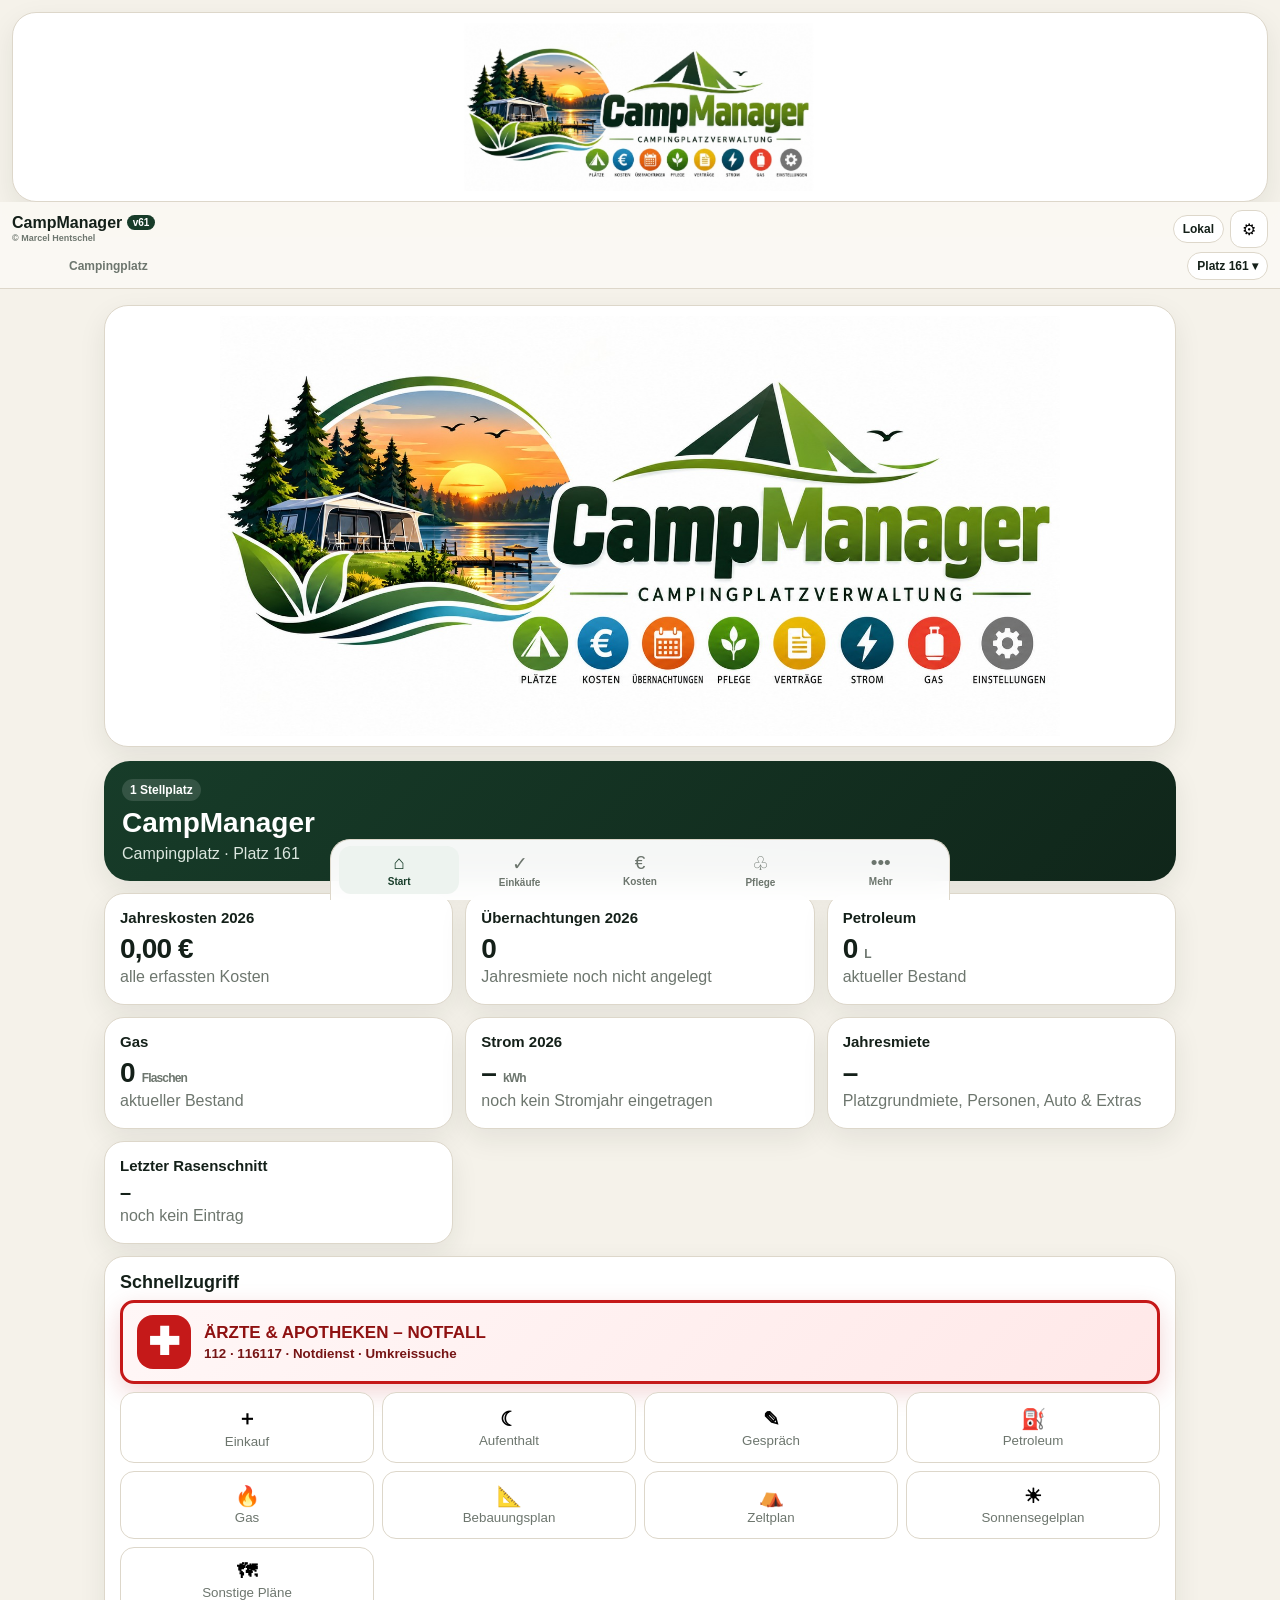
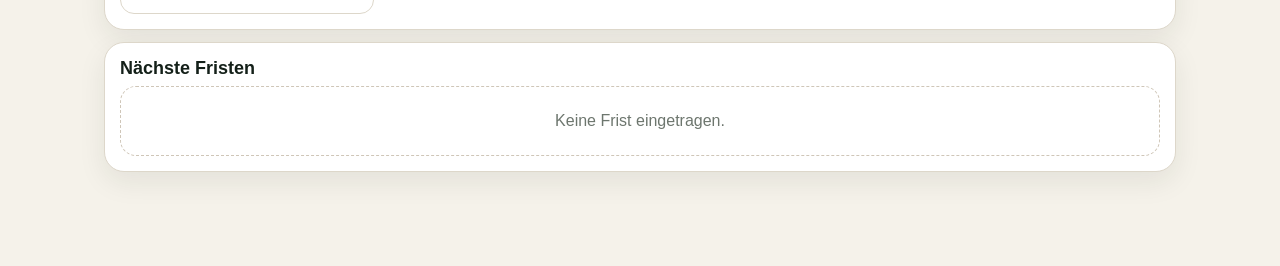
==== commit cda16f08: "Add files via upload" ====
--- a/index.html
+++ b/index.html
@@ -12,7 +12,7 @@
 <meta name="apple-mobile-web-app-title" content="CampManager">
 <link rel="manifest" href="manifest.webmanifest">
 <link rel="apple-touch-icon" href="apple-touch-icon.png">
-<title>CampManager v60</title>
+<title>CampManager v61</title>
 <style>
 :root{
  --bg:#f5f2ea;--card:#fff;--ink:#142019;--muted:#6d766e;--line:#ddd7ca;
@@ -159,6 +159,10 @@
  .tabs.cost-tabs .chip:last-child:nth-child(odd){grid-column:auto}
 }
 
+
+button.costpill{cursor:pointer;font:inherit}
+button.costpill:disabled{cursor:default;opacity:.75}
+button.costpill:not(:disabled):active{transform:translateY(1px)}
 </style>
 </head>
 <body>
@@ -166,7 +170,7 @@
 <header class="top">
  <div class="toprow">
   <button class="brand brandtextonly" id="homeBtn" type="button">
-   <div class="brandcopy"><b>CampManager <span class="ver">v60</span></b><small class="copyright">© Marcel Hentschel</small></div>
+   <div class="brandcopy"><b>CampManager <span class="ver">v61</span></b><small class="copyright">© Marcel Hentschel</small></div>
   </button>
   <div class="topright">
    <span class="status" id="syncStatus">Lokal</span>
@@ -217,9 +221,9 @@
 <script>
 (()=>{'use strict';
 
-const APP_VERSION=60;
-const KEY='campmanager_complete_v60';
-const OLD=['campmanager_complete_v59','campmanager_complete_v58','campmanager_complete_v57','campmanager_complete_v56','campmanager_complete_v55','campmanager_complete_v54','campmanager_complete_v53','campmanager_complete_v52','campmanager_complete_v51','campmanager_complete_v50','campmanager_complete_v49','campmanager_complete_v48','campmanager_complete_v47','campmanager_complete_v46','campmanager_complete_v45','campmanager_complete_v44','campmanager_complete_v43','campmanager_complete_v42','campmanager_complete_v41','campmanager_complete_v40','campmanager_complete_v39','campmanager_complete_v38','campmanager_complete_v37','campmanager_complete_v36','campmanager_complete_v35','campmanager_complete_v34','campmanager_complete_v33','campmanager_complete_v32','campmanager_complete_v31','campmanager_complete_v30','campmanager_complete_v29','campmanager_complete_v28','campmanager_complete_v27','campmanager_complete_v26','campmanager_complete_v25','campmanager_complete_v24','campmanager_complete_v23','campmanager_complete_v22','campmanager_complete_v21','campmanager_complete_v20','campmanager_complete_v19','campmanager_complete_v18','campmanager_complete_v17','campmanager_complete_v16','campmanager_complete_v15','campmanager_complete_v14','campmanager_complete_v13','campmanager_complete_v12','campmanager_complete_v11','campmanager_complete_v10','campmanager_complete_v9','campmanager_complete_v8','campmanager_complete_v7','campmanager_complete_v6','campmanager_full_v5','campmanager_full_v4','campmanager_full_v3','campmanager_full_v2','campmanager_full_v1'];
+const APP_VERSION=61;
+const KEY='campmanager_complete_v61';
+const OLD=['campmanager_complete_v60','campmanager_complete_v59','campmanager_complete_v58','campmanager_complete_v57','campmanager_complete_v56','campmanager_complete_v55','campmanager_complete_v54','campmanager_complete_v53','campmanager_complete_v52','campmanager_complete_v51','campmanager_complete_v50','campmanager_complete_v49','campmanager_complete_v48','campmanager_complete_v47','campmanager_complete_v46','campmanager_complete_v45','campmanager_complete_v44','campmanager_complete_v43','campmanager_complete_v42','campmanager_complete_v41','campmanager_complete_v40','campmanager_complete_v39','campmanager_complete_v38','campmanager_complete_v37','campmanager_complete_v36','campmanager_complete_v35','campmanager_complete_v34','campmanager_complete_v33','campmanager_complete_v32','campmanager_complete_v31','campmanager_complete_v30','campmanager_complete_v29','campmanager_complete_v28','campmanager_complete_v27','campmanager_complete_v26','campmanager_complete_v25','campmanager_complete_v24','campmanager_complete_v23','campmanager_complete_v22','campmanager_complete_v21','campmanager_complete_v20','campmanager_complete_v19','campmanager_complete_v18','campmanager_complete_v17','campmanager_complete_v16','campmanager_complete_v15','campmanager_complete_v14','campmanager_complete_v13','campmanager_complete_v12','campmanager_complete_v11','campmanager_complete_v10','campmanager_complete_v9','campmanager_complete_v8','campmanager_complete_v7','campmanager_complete_v6','campmanager_full_v5','campmanager_full_v4','campmanager_full_v3','campmanager_full_v2','campmanager_full_v1'];
 const CFG='campmanager_cloud_cfg_v16', SES='campmanager_cloud_session_v16', BACKUP_DAY='campmanager_backup_day_v23', MONTH_BACKUP='campmanager_month_backup_v23', MONTH_SNOOZE='campmanager_month_backup_snooze_v23';
 const HEALTH_PREF='campmanager_health_pref_v1', HEALTH_CACHE='campmanager_health_cache_v1';
 const $=(s,r=document)=>r.querySelector(s), $$=(s,r=document)=>[...r.querySelectorAll(s)];
@@ -240,7 +244,7 @@
 }
 function defaults(){
  const p=blankPlace('Campingplatz','161');
- return {version:60,updatedAt:new Date().toISOString(),activePlaceId:p.id,family:[{id:uid(),name:'Marcel',birthDate:''},{id:uid(),name:'Denise',birthDate:''},{id:uid(),name:'Leon',birthDate:''},{id:uid(),name:'Luca',birthDate:''}],places:[p]}
+ return {version:61,updatedAt:new Date().toISOString(),activePlaceId:p.id,family:[{id:uid(),name:'Marcel',birthDate:''},{id:uid(),name:'Denise',birthDate:''},{id:uid(),name:'Leon',birthDate:''},{id:uid(),name:'Luca',birthDate:''}],places:[p]}
 }
 function normFamily(list,fallback=[]){
  const src=Array.isArray(list)?list:fallback;
@@ -276,10 +280,10 @@
  const d=defaults(); if(!raw||typeof raw!=='object')return d;
  if(Array.isArray(raw.places)&&raw.places.length){
   const places=raw.places.map(normPlace);
-  return {version:60,updatedAt:raw.updatedAt||new Date().toISOString(),activePlaceId:places.some(p=>p.id===raw.activePlaceId)?raw.activePlaceId:places[0].id,family:normFamily(raw.family,d.family),places}
+  return {version:61,updatedAt:raw.updatedAt||new Date().toISOString(),activePlaceId:places.some(p=>p.id===raw.activePlaceId)?raw.activePlaceId:places[0].id,family:normFamily(raw.family,d.family),places}
  }
  const p=normPlace(raw);
- return {version:60,updatedAt:raw.updatedAt||new Date().toISOString(),activePlaceId:p.id,family:normFamily(raw.family,d.family),places:[p]}
+ return {version:61,updatedAt:raw.updatedAt||new Date().toISOString(),activePlaceId:p.id,family:normFamily(raw.family,d.family),places:[p]}
 }
 function load(){
  try{
@@ -293,7 +297,7 @@
 let shoppingSearch='';
 function place(){return state.places.find(p=>p.id===state.activePlaceId)||state.places[0]}
 function persist(){
- state.version=60;state.updatedAt=new Date().toISOString();
+ state.version=61;state.updatedAt=new Date().toISOString();
  try{localStorage.setItem(KEY,JSON.stringify(state));return true}catch(e){toast('Speichern im Browser fehlgeschlagen');return false}
 }
 function save(){const ok=persist();render();schedulePush();scheduleDailyBackup();return ok}
@@ -656,7 +660,96 @@
   {k:'gas',label:'Gasprüfung',hint:'Kosten für Gasprüfung',count:(p.gasChecks||[]).filter(x=>(x.date||'').startsWith(String(y))).length},
   {k:'contracts',label:'Verträge',hint:'Verträge inklusive Handyverträgen',count:(p.contracts||[]).filter(x=>contractActive(x,y)).length}
  ];
- return `<div class="grid"><div class="card half"><h2>Gesamtkosten ${y}</h2><div class="metric">${money(tot)}</div></div><div class="card half"><h2>Übernachtungen</h2><div class="metric">${totalNights(p,y)}</div></div><div class="card full"><h2>Aufteilung – detailliert</h2><div class="rowsub">Jeder Kostenpunkt wird einzeln mit Betrag, Anteil und kurzer Erklärung angezeigt.</div><div class="coststack">${rows.map(r=>{const v=Number(d[r.k]||0),share=tot?Math.min(100,v/tot*100):0;return `<div class="costdetail"><div class="costdetail-top"><div><div class="costdetail-title">${r.label}</div><div class="rowsub">${r.hint}</div></div><div class="costdetail-value">${money(v)}</div></div><div class="costmeta"><span class="costpill">Anteil: ${num(share,1)} %</span><span class="costpill">Erfasste Positionen: ${num(r.count)}</span>${v<=0?'<span class="costpill">Zurzeit 0,00 €</span>':''}</div><div class="bar" style="margin-top:10px"><i style="width:${share}%"></i></div></div>`}).join('')}</div></div></div>`
+ return `<div class="grid"><div class="card half"><h2>Gesamtkosten ${y}</h2><div class="metric">${money(tot)}</div></div><div class="card half"><h2>Übernachtungen</h2><div class="metric">${totalNights(p,y)}</div></div><div class="card full"><h2>Aufteilung – detailliert</h2><div class="rowsub">Jeder Kostenpunkt wird einzeln mit Betrag, Anteil und kurzer Erklärung angezeigt.</div><div class="coststack">${rows.map(r=>{const v=Number(d[r.k]||0),share=tot?Math.min(100,v/tot*100):0;return `<div class="costdetail"><div class="costdetail-top"><div><div class="costdetail-title">${r.label}</div><div class="rowsub">${r.hint}</div></div><div class="costdetail-value">${money(v)}</div></div><div class="costmeta"><span class="costpill">Anteil: ${num(share,1)} %</span><button type="button" class="costpill" data-cost-positions="${r.k}" data-cost-year="${y}" ${r.count?'':'disabled'}>Erfasste Positionen: ${num(r.count)}</button>${v<=0?'<span class="costpill">Zurzeit 0,00 €</span>':''}</div><div class="bar" style="margin-top:10px"><i style="width:${share}%"></i></div></div>`}).join('')}</div></div></div>`
+}
+
+
+function costPositionItems(p,key,y){
+ const items=[];
+ const push=(title,sub='',amount=null,editType='',id='')=>items.push({title,sub,amount,editType,id});
+
+ if(key==='annual'){
+  const x=annualRentFor(p,y);
+  if(x){
+   const total=annualRentTotal(x,p);
+   push(`Jahresmiete ${y}`,`Platzgrundmiete ${money(x.baseAmount||0)}${x.dueDate?' · Fällig '+fmt(x.dueDate):''}`,total,'annualrent',x.id)
+  }
+ }
+ if(key==='deposit'&&p.deposit?.date&&String(p.deposit.date).startsWith(String(y))){
+  push('Kaution',`Zahlungsdatum ${fmt(p.deposit.date)}`,Number(p.deposit.amount||0),'deposit','deposit')
+ }
+ if(key==='insurance'&&insuranceConfigured(p)){
+  const x=p.insurance||{};
+  push(x.company||'Versicherung',`${insurancePeriodLabel(x.billingPeriod)} · ${money(x.amount||0)} je Zahlung${x.startDate?' · Vertragsbeginn '+fmt(x.startDate):''}`,insuranceAnnualCost(p,y),'insurance','insurance')
+ }
+ if(['repairs','purchases','other'].includes(key)){
+  (p.costs||[]).filter(x=>Number(x.year)===Number(y)&&x.category===key).forEach(x=>{
+   push(({repairs:'Reparatur',purchases:'Neuanschaffung',other:'Sonstiges'})[key],x.note||`Jahr ${y}`,Number(x.amount||0),'cost',x.id)
+  })
+ }
+ if(key==='electricity'){
+  (p.electricity||[]).filter(x=>Number(x.year)===Number(y)).forEach(x=>{
+   const c=electricityCalc(x);
+   push(`Strom ${x.year}`,`${num(c.consumption,1)} kWh · Zählermiete ${money(c.meterRentAnnual)}`,c.total,'electricity',x.id)
+  })
+ }
+ if(key==='travel'){
+  (p.travelCosts||[]).filter(x=>x.date&&String(x.date).startsWith(String(y))).forEach(x=>{
+   const c=travelCalc(x);
+   push(`${x.direction==='return'?'Rückfahrt':'Hinfahrt'} · ${fmt(x.date)}`,`${esc(x.arrivalLocation||'–')} · ${num(c.km,1)} km · ${durationText(c.durationMinutes)}`,c.cost,'travel',x.id)
+  })
+ }
+ if(key==='petroleum'){
+  (p.petroleum||[]).filter(x=>x.kind==='purchase'&&x.date&&String(x.date).startsWith(String(y))).forEach(x=>{
+   push(`Petroleum · ${fmt(x.date)}`,`${num(x.liters,1)} L${x.note?' · '+esc(x.note):''}`,Number(x.price||0),'petroleum',x.id)
+  })
+ }
+ if(key==='gasBottles'){
+  (p.gasBottles||[]).filter(x=>x.kind==='purchase'&&x.date&&String(x.date).startsWith(String(y))).forEach(x=>{
+   push(`Gasflaschen · ${fmt(x.date)}`,`${num(x.bottles)} ${Number(x.bottles)===1?'Flasche':'Flaschen'}${x.location?' · '+esc(x.location):''}`,Number(x.price||0),'gasbottle',x.id)
+  })
+ }
+ if(key==='gas'){
+  (p.gasChecks||[]).filter(x=>x.date&&String(x.date).startsWith(String(y))).forEach(x=>{
+   push(`Gasprüfung · ${fmt(x.date)}`,[x.company,x.result,x.notes].filter(Boolean).map(esc).join(' · '),Number(x.cost||0),'gas',x.id)
+  })
+ }
+ if(key==='contracts'){
+  (p.contracts||[]).filter(x=>contractActive(x,y)).forEach(x=>{
+   push(x.name||contractTypeLabel(x),[x.provider,x.mobileNumber,contractBillingPeriod(x)==='monthly'?`${money(contractBaseAmount(x))} / Monat`:`${money(contractBaseAmount(x))} / Jahr`].filter(Boolean).map(esc).join(' · '),contractCostForYear(x,y),'contract',x.id)
+  })
+ }
+ return items
+}
+function costPositionsTitle(key){
+ return ({
+  annual:'Jahresmiete / Platz',
+  deposit:'Kaution',
+  insurance:'Versicherung',
+  repairs:'Reparaturen',
+  purchases:'Neuanschaffungen',
+  other:'Sonstiges',
+  electricity:'Strom + Zählermiete',
+  travel:'Hin- & Rückfahrkosten',
+  petroleum:'Petroleum',
+  gasBottles:'Gasflaschen',
+  gas:'Gasprüfung',
+  contracts:'Verträge'
+ })[key]||'Erfasste Positionen'
+}
+function showCostPositions(key,y){
+ const p=place(),items=costPositionItems(p,key,Number(y)||yearNow()),title=costPositionsTitle(key);
+ const total=items.reduce((sum,x)=>sum+Number(x.amount||0),0);
+ const body=items.length
+  ?`<div class="notice good"><b>${esc(title)} · ${esc(y)}</b><br>${items.length} Position(en) · zusammen ${money(total)}</div><div class="list">${items.map(x=>`<div class="row"><div class="rowmain"><div class="rowtitle">${x.title}</div>${x.sub?`<div class="rowsub">${x.sub}</div>`:''}</div>${x.amount!=null?`<b>${money(x.amount)}</b>`:''}${x.editType?`<div class="rowactions"><button class="mini" type="button" data-cost-position-edit="${x.editType}" data-id="${x.id}">✎</button></div>`:''}</div>`).join('')}</div>`
+  :empty('Keine erfassten Positionen in diesem Jahr.');
+ modal(`Erfasste Positionen – ${title}`,body,`<button class="btn sec" type="button" data-close>Schließen</button>`)
+}
+function editCostPosition(type,id){
+ closeModal();
+ if(type==='deposit'){depositEditor();return}
+ if(type==='insurance'){insuranceEditor();return}
+ editItem(type,id)
 }
 
 function comparisonPanel(p){
@@ -1561,6 +1654,8 @@
  const g=e.target.closest('[data-go]');if(g){const v=g.dataset.go;if(g.dataset.jump)tab[v]=g.dataset.jump;render();show(v);return}
  const tj=e.target.closest('[data-tabsec]');if(tj){tab[tj.dataset.tabsec]=tj.dataset.tab;try{if(tj.dataset.tabsec==='more')renderMore();else if(tj.dataset.tabsec==='costs')renderCosts();else if(tj.dataset.tabsec==='care')renderCare();else render()}catch(err){console.error(err);toast('Ansicht konnte nicht geladen werden')}show(tj.dataset.tabsec);return}
  const cj=e.target.closest('[data-costjump]');if(cj){tab.costs=cj.dataset.costjump;renderCosts();show('costs');return}
+ const cp=e.target.closest('[data-cost-positions]');if(cp){showCostPositions(cp.dataset.costPositions,cp.dataset.costYear);return}
+ const cpe=e.target.closest('[data-cost-position-edit]');if(cpe){editCostPosition(cpe.dataset.costPositionEdit,cpe.dataset.id);return}
  if(e.target.closest('[data-shopping-complete-add]')){shoppingCompleteEditor();return}
  const shopDoneEdit=e.target.closest('[data-shopping-complete-edit]');if(shopDoneEdit){shoppingCompleteEditor(shopDoneEdit.dataset.shoppingCompleteEdit);return}
  const shopReceiptCam=e.target.closest('[data-shopping-receipt-camera]');if(shopReceiptCam){pickShoppingReceipt(shopReceiptCam.dataset.shoppingReceiptCamera,true);return}
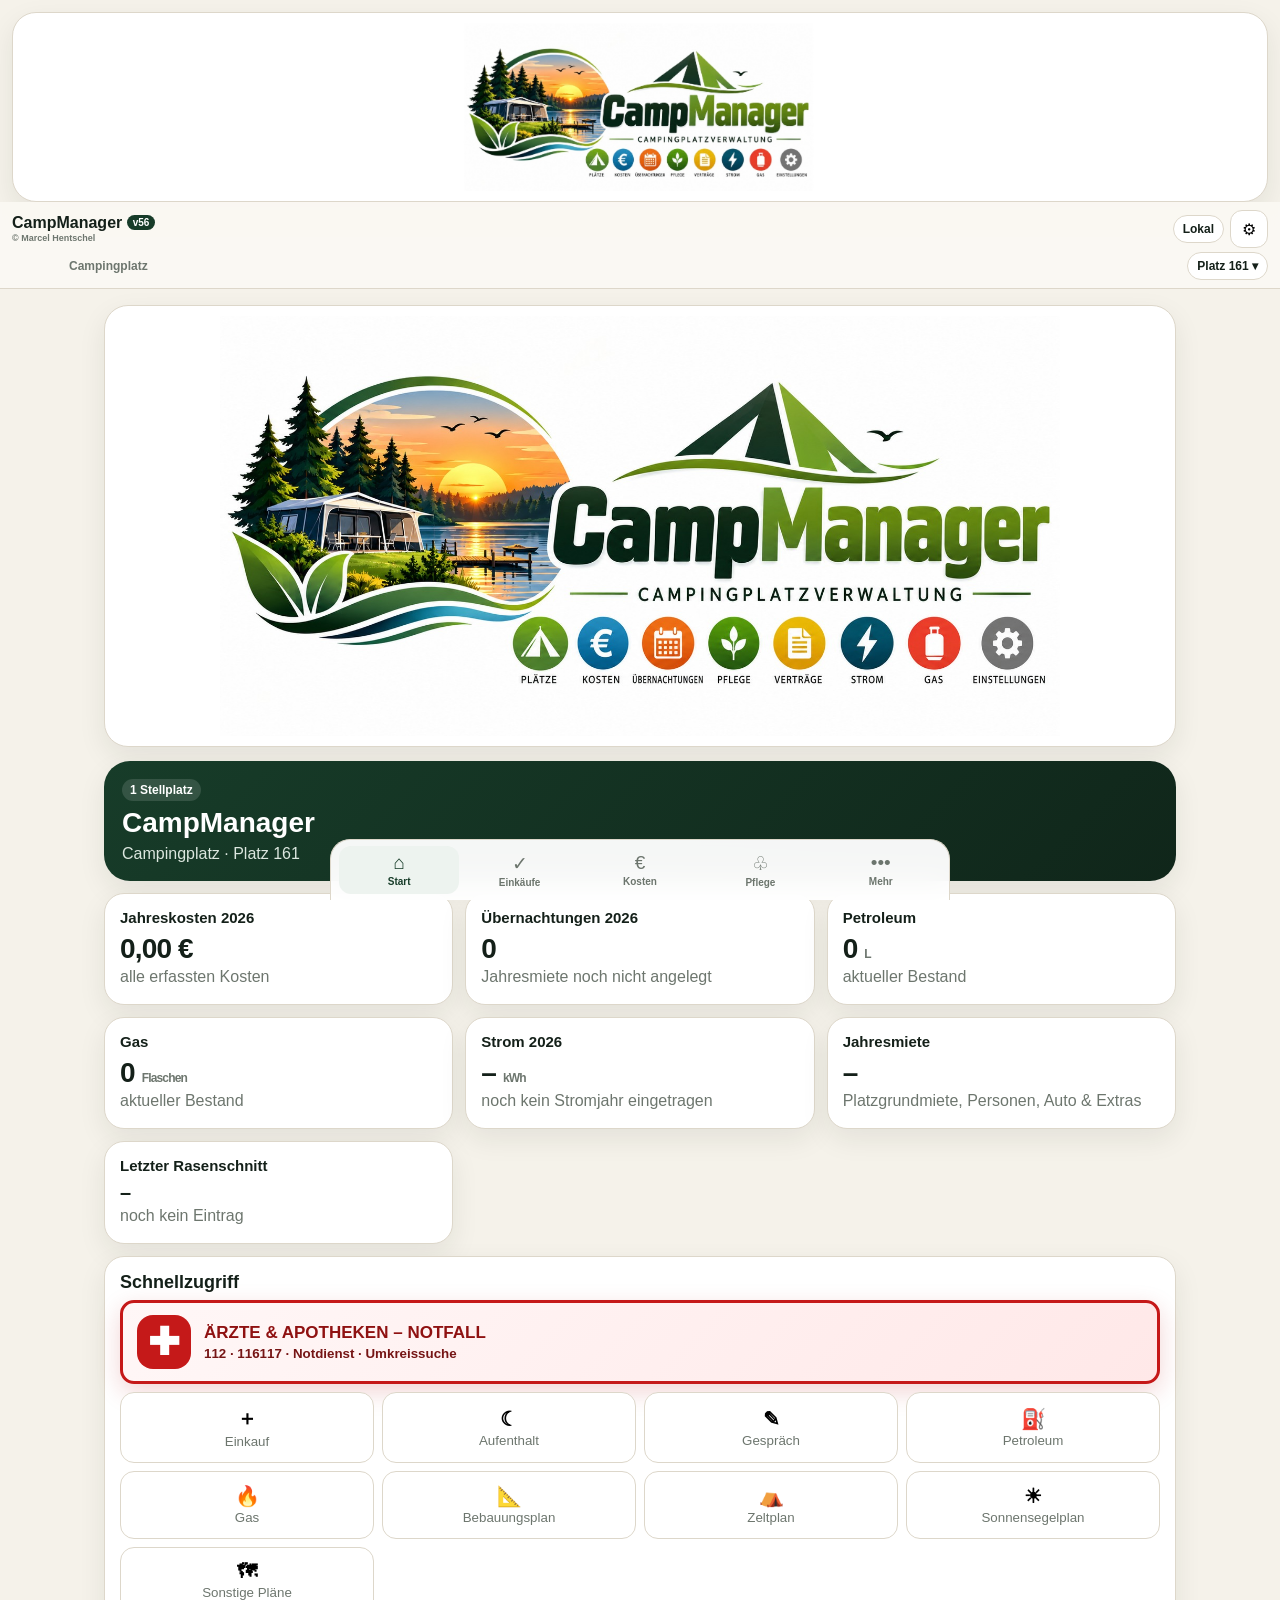
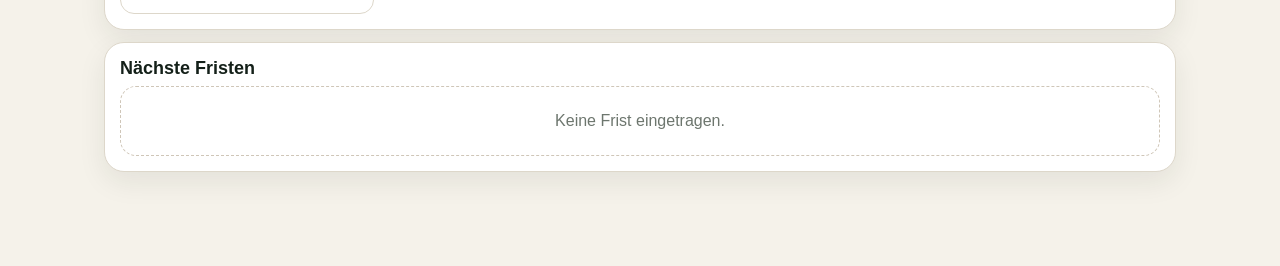
==== commit cf706d25: "Add files via upload" ====
--- a/index.html
+++ b/index.html
@@ -12,7 +12,7 @@
 <meta name="apple-mobile-web-app-title" content="CampManager">
 <link rel="manifest" href="manifest.webmanifest">
 <link rel="apple-touch-icon" href="apple-touch-icon.png">
-<title>CampManager v61</title>
+<title>CampManager v56</title>
 <style>
 :root{
  --bg:#f5f2ea;--card:#fff;--ink:#142019;--muted:#6d766e;--line:#ddd7ca;
@@ -70,7 +70,7 @@
 .mini{border:1px solid var(--line);background:#fff;border-radius:9px;padding:6px 8px}.mini.danger{color:var(--danger)}
 .empty{padding:25px 14px;text-align:center;border:1px dashed #cfc6b8;border-radius:16px;color:var(--muted);background:rgba(255,255,255,.45)}
 .notice{padding:11px;border:1px solid #dfd6bf;border-radius:14px;background:#f9f4e8;margin:10px 0}.notice.good{background:#eaf4ed;border-color:#cfe2d5}.notice.warn{background:#fff1da;border-color:#ecd8af}
-.formgrid{display:grid;grid-template-columns:1fr 1fr;gap:10px}.deposit-date-grid{display:grid;grid-template-columns:repeat(3,minmax(0,1fr));gap:8px;width:100%}.deposit-date-grid select{width:100%}.field{display:flex;flex-direction:column;gap:4px}.field.full{grid-column:1/-1}.field label{font-size:12px;font-weight:800}
+.formgrid{display:grid;grid-template-columns:1fr 1fr;gap:10px}.field{display:flex;flex-direction:column;gap:4px}.field.full{grid-column:1/-1}.field label{font-size:12px;font-weight:800}
 .field input,.field select,.field textarea{width:100%;font-size:16px;line-height:1.2;border:1px solid #d9d2c5;background:#fff;border-radius:11px;padding:10px;color:var(--ink);outline:none}.field textarea{min-height:74px;resize:vertical}
 .modal{position:fixed;inset:0;z-index:100;display:flex;align-items:center;justify-content:center;padding:8px;background:rgba(9,20,14,.58);backdrop-filter:blur(4px)}
 .modalcard{width:min(100%,620px);max-height:calc(100dvh - 16px);overflow-y:auto;overflow-x:hidden;background:#faf8f3;border-radius:22px;border:1px solid var(--line);padding:12px;box-shadow:0 30px 90px rgba(0,0,0,.28)}
@@ -159,10 +159,6 @@
  .tabs.cost-tabs .chip:last-child:nth-child(odd){grid-column:auto}
 }
 
-
-button.costpill{cursor:pointer;font:inherit}
-button.costpill:disabled{cursor:default;opacity:.75}
-button.costpill:not(:disabled):active{transform:translateY(1px)}
 </style>
 </head>
 <body>
@@ -170,7 +166,7 @@
 <header class="top">
  <div class="toprow">
   <button class="brand brandtextonly" id="homeBtn" type="button">
-   <div class="brandcopy"><b>CampManager <span class="ver">v61</span></b><small class="copyright">© Marcel Hentschel</small></div>
+   <div class="brandcopy"><b>CampManager <span class="ver">v56</span></b><small class="copyright">© Marcel Hentschel</small></div>
   </button>
   <div class="topright">
    <span class="status" id="syncStatus">Lokal</span>
@@ -221,9 +217,9 @@
 <script>
 (()=>{'use strict';
 
-const APP_VERSION=61;
-const KEY='campmanager_complete_v61';
-const OLD=['campmanager_complete_v60','campmanager_complete_v59','campmanager_complete_v58','campmanager_complete_v57','campmanager_complete_v56','campmanager_complete_v55','campmanager_complete_v54','campmanager_complete_v53','campmanager_complete_v52','campmanager_complete_v51','campmanager_complete_v50','campmanager_complete_v49','campmanager_complete_v48','campmanager_complete_v47','campmanager_complete_v46','campmanager_complete_v45','campmanager_complete_v44','campmanager_complete_v43','campmanager_complete_v42','campmanager_complete_v41','campmanager_complete_v40','campmanager_complete_v39','campmanager_complete_v38','campmanager_complete_v37','campmanager_complete_v36','campmanager_complete_v35','campmanager_complete_v34','campmanager_complete_v33','campmanager_complete_v32','campmanager_complete_v31','campmanager_complete_v30','campmanager_complete_v29','campmanager_complete_v28','campmanager_complete_v27','campmanager_complete_v26','campmanager_complete_v25','campmanager_complete_v24','campmanager_complete_v23','campmanager_complete_v22','campmanager_complete_v21','campmanager_complete_v20','campmanager_complete_v19','campmanager_complete_v18','campmanager_complete_v17','campmanager_complete_v16','campmanager_complete_v15','campmanager_complete_v14','campmanager_complete_v13','campmanager_complete_v12','campmanager_complete_v11','campmanager_complete_v10','campmanager_complete_v9','campmanager_complete_v8','campmanager_complete_v7','campmanager_complete_v6','campmanager_full_v5','campmanager_full_v4','campmanager_full_v3','campmanager_full_v2','campmanager_full_v1'];
+const APP_VERSION=56;
+const KEY='campmanager_complete_v56';
+const OLD=['campmanager_complete_v55','campmanager_complete_v54','campmanager_complete_v53','campmanager_complete_v52','campmanager_complete_v51','campmanager_complete_v50','campmanager_complete_v49','campmanager_complete_v48','campmanager_complete_v47','campmanager_complete_v46','campmanager_complete_v45','campmanager_complete_v44','campmanager_complete_v43','campmanager_complete_v42','campmanager_complete_v41','campmanager_complete_v40','campmanager_complete_v39','campmanager_complete_v38','campmanager_complete_v37','campmanager_complete_v36','campmanager_complete_v35','campmanager_complete_v34','campmanager_complete_v33','campmanager_complete_v32','campmanager_complete_v31','campmanager_complete_v30','campmanager_complete_v29','campmanager_complete_v28','campmanager_complete_v27','campmanager_complete_v26','campmanager_complete_v25','campmanager_complete_v24','campmanager_complete_v23','campmanager_complete_v22','campmanager_complete_v21','campmanager_complete_v20','campmanager_complete_v19','campmanager_complete_v18','campmanager_complete_v17','campmanager_complete_v16','campmanager_complete_v15','campmanager_complete_v14','campmanager_complete_v13','campmanager_complete_v12','campmanager_complete_v11','campmanager_complete_v10','campmanager_complete_v9','campmanager_complete_v8','campmanager_complete_v7','campmanager_complete_v6','campmanager_full_v5','campmanager_full_v4','campmanager_full_v3','campmanager_full_v2','campmanager_full_v1'];
 const CFG='campmanager_cloud_cfg_v16', SES='campmanager_cloud_session_v16', BACKUP_DAY='campmanager_backup_day_v23', MONTH_BACKUP='campmanager_month_backup_v23', MONTH_SNOOZE='campmanager_month_backup_snooze_v23';
 const HEALTH_PREF='campmanager_health_pref_v1', HEALTH_CACHE='campmanager_health_cache_v1';
 const $=(s,r=document)=>r.querySelector(s), $$=(s,r=document)=>[...r.querySelectorAll(s)];
@@ -244,7 +240,7 @@
 }
 function defaults(){
  const p=blankPlace('Campingplatz','161');
- return {version:61,updatedAt:new Date().toISOString(),activePlaceId:p.id,family:[{id:uid(),name:'Marcel',birthDate:''},{id:uid(),name:'Denise',birthDate:''},{id:uid(),name:'Leon',birthDate:''},{id:uid(),name:'Luca',birthDate:''}],places:[p]}
+ return {version:52,updatedAt:new Date().toISOString(),activePlaceId:p.id,family:[{id:uid(),name:'Marcel',birthDate:''},{id:uid(),name:'Denise',birthDate:''},{id:uid(),name:'Leon',birthDate:''},{id:uid(),name:'Luca',birthDate:''}],places:[p]}
 }
 function normFamily(list,fallback=[]){
  const src=Array.isArray(list)?list:fallback;
@@ -280,10 +276,10 @@
  const d=defaults(); if(!raw||typeof raw!=='object')return d;
  if(Array.isArray(raw.places)&&raw.places.length){
   const places=raw.places.map(normPlace);
-  return {version:61,updatedAt:raw.updatedAt||new Date().toISOString(),activePlaceId:places.some(p=>p.id===raw.activePlaceId)?raw.activePlaceId:places[0].id,family:normFamily(raw.family,d.family),places}
+  return {version:52,updatedAt:raw.updatedAt||new Date().toISOString(),activePlaceId:places.some(p=>p.id===raw.activePlaceId)?raw.activePlaceId:places[0].id,family:normFamily(raw.family,d.family),places}
  }
  const p=normPlace(raw);
- return {version:61,updatedAt:raw.updatedAt||new Date().toISOString(),activePlaceId:p.id,family:normFamily(raw.family,d.family),places:[p]}
+ return {version:52,updatedAt:raw.updatedAt||new Date().toISOString(),activePlaceId:p.id,family:normFamily(raw.family,d.family),places:[p]}
 }
 function load(){
  try{
@@ -294,10 +290,9 @@
 }
 let state=load(), view='dashboard';
 const tab={costs:'overview',care:'lawn',more:'stays'};
-let shoppingSearch='';
 function place(){return state.places.find(p=>p.id===state.activePlaceId)||state.places[0]}
 function persist(){
- state.version=61;state.updatedAt=new Date().toISOString();
+ state.version=46;state.updatedAt=new Date().toISOString();
  try{localStorage.setItem(KEY,JSON.stringify(state));return true}catch(e){toast('Speichern im Browser fehlgeschlagen');return false}
 }
 function save(){const ok=persist();render();schedulePush();scheduleDailyBackup();return ok}
@@ -389,6 +384,7 @@
  const y=Number(x?.year)||yearNow(),dates=stayDatesForYear(p,y).slice(0,365);
  const adult=[0,0,0],child=[0,0,0],free=[0,0,0],missing=new Set(),personDetails=[],legacyStayIds=new Set();
  const adultRates=[x?.adultRate1,x?.adultRate2,x?.adultRate3].map(Number),childRates=[x?.childRate1,x?.childRate2,x?.childRate3].map(Number),carRates=[x?.carRate1,x?.carRate2,x?.carRate3].map(Number);
+ const reachedTiers=n=>n<=0?[]:n<=90?[0]:n<=180?[0,1]:[0,1,2];
  let adultCost=0,childCost=0;
  for(const person of state.family||[]){
   if(!person?.birthDate){missing.add(person?.name||'Unbenannte Person');continue}
@@ -400,16 +396,18 @@
    else if(kind==='child')childNights++;
    else if(kind==='free')freeNights++;
   }
-  const ai=tierIndexByStayNumber(adultNights),ci=tierIndexByStayNumber(childNights);
-  if(ai>=0){adult[ai]++;adultCost+=Number(adultRates[ai]||0)}
-  if(ci>=0){child[ci]++;childCost+=Number(childRates[ci]||0)}
-  if(freeNights>0){const fi=tierIndexByStayNumber(freeNights);if(fi>=0)free[fi]++}
+  const adultReached=reachedTiers(adultNights),childReached=reachedTiers(childNights),freeReached=reachedTiers(freeNights);
+  adultReached.forEach(i=>{adult[i]++;adultCost+=Number(adultRates[i]||0)});
+  childReached.forEach(i=>{child[i]++;childCost+=Number(childRates[i]||0)});
+  freeReached.forEach(i=>{free[i]++});
+  const ai=adultReached.length?adultReached[adultReached.length-1]:-1,ci=childReached.length?childReached[childReached.length-1]:-1;
   personDetails.push({id:person.id,name:person.name||'Person',adultNights,childNights,freeNights,adultTier:ai,childTier:ci,totalNights:ps.dates.length});
  }
  const used=dates.length,tierDays=tierDaysForCount(used),carCount=Math.max(0,Number(x?.carCount||0)),carTier=[0,0,0];
- const carPresenceNights=Math.min(365,used),carIndex=tierIndexByStayNumber(carPresenceNights);
- if(carIndex>=0&&carCount>0)carTier[carIndex]=carCount;
- const carCost=carIndex>=0?carCount*Number(carRates[carIndex]||0):0;
+ const presence=personPresenceDatesForYear(p,y);presence.legacy.forEach(id=>legacyStayIds.add(id));
+ const carPresenceNights=Math.min(365,presence.dates.length),carReached=reachedTiers(carPresenceNights);
+ if(carCount>0)carReached.forEach(i=>{carTier[i]=carCount});
+ const carCost=carReached.reduce((sum,i)=>sum+carCount*Number(carRates[i]||0),0);
  const trailerCost=Number(x?.trailerCount||0)*Number(x?.trailerAnnualPrice||0),extrasCost=rentExtraTotal(x);
  return {year:y,used,tierDays,adult,child,free,missing:[...missing],legacyStayIds:[...legacyStayIds],personDetails,adultRates,childRates,carRates,carCount,carTier,carTierNights:carTier,carPresenceNights,adultCost,childCost,carCost,trailerCost,extrasCost,total:Number(x?.baseAmount||0)+adultCost+childCost+carCost+trailerCost+extrasCost}
 }
@@ -556,80 +554,9 @@
   <div class="card full"><h2>Nächste Fristen</h2>${dead.length?`<div class="list">${dead.map(x=>`<div class="row"><div class="rowmain"><div class="rowtitle">${esc(x.t)}</div><div class="rowsub ${!deadlineClosed(x.status)&&daysUntil(x.d)<0?'deadline-overdue':x.status==='paid'?'deadline-done':x.status==='cancelled'?'deadline-cancelled':''}">${fmt(x.d)} · ${esc(deadlineText(x))}</div></div></div>`).join('')}</div>`:empty('Keine Frist eingetragen.')}</div>
  </div>`
 }
-function shoppingReceipts(p,id){
- return (p.documents||[]).filter(x=>x.category==='shopping_receipt'&&String(x.shoppingId)===String(id)).sort((a,b)=>String(b.createdAt||'').localeCompare(String(a.createdAt||'')))
-}
-function shoppingSearchText(x){
- return [x.name,x.company,x.note,x.date,x.date?String(x.date).slice(0,4):'',x.purchaseDate,x.purchaseDate?String(x.purchaseDate).slice(0,4):'',x.createdAt?String(x.createdAt).slice(0,4):''].filter(Boolean).join(' ').toLowerCase()
-}
-function applyShoppingSearch(){
- const q=String($('#shoppingSearch')?.value||shoppingSearch||'').trim().toLowerCase();
- shoppingSearch=q;
- const terms=q.split(/\s+/).filter(Boolean),p=place();let shown=0,total=0;
- $$('[data-shopping-entry]').forEach(el=>{
-  total++;
-  const x=(p.shopping||[]).find(v=>String(v.id)===String(el.dataset.shoppingId));
-  const hay=x?shoppingSearchText(x):'';
-  const ok=!terms.length||terms.every(t=>hay.includes(t));
-  el.classList.toggle('hidden',!ok);
-  if(ok)shown++
- });
- const out=$('#shoppingSearchResult');
- if(out)out.textContent=terms.length?`${shown} Treffer von ${total}`:`${total} Einträge`;
-}
 function renderShopping(){
- const p=place();
- const pending=[...(p.shopping||[])].filter(x=>!x.done).sort((a,b)=>String(b.date||b.createdAt||'').localeCompare(String(a.date||a.createdAt||''))||String(a.name||'').localeCompare(String(b.name||''),'de'));
- const completed=[...(p.shopping||[])].filter(x=>x.done).sort((a,b)=>String(b.purchaseDate||b.createdAt||'').localeCompare(String(a.purchaseDate||a.createdAt||'')));
- const pendingHtml=pending.length?`<div class="list">${pending.map(x=>`<div class="row" data-shopping-entry data-shopping-id="${x.id}"><input type="checkbox" data-check="${x.id}" aria-label="Als gekauft markieren"><div class="rowmain"><div class="rowtitle">${esc(x.name||'Artikel')}</div><div class="rowsub">${fmt(x.date||'')}</div>${x.note?`<div class="rowsub">${esc(x.note)}</div>`:''}</div><div class="rowactions"><button class="mini" data-edit="shopping" data-id="${x.id}">✎</button><button class="mini danger" data-del="shopping" data-id="${x.id}">×</button></div></div>`).join('')}</div>`:empty('Die Einkaufsliste ist leer.');
- const completedHtml=completed.length?`<div class="list">${completed.map(x=>{const receipts=shoppingReceipts(p,x.id);return `<div class="row" data-shopping-entry data-shopping-id="${x.id}"><div class="rowmain"><div class="rowtitle">✓ ${esc(x.name||'Artikel')}</div><div class="rowsub">${fmt(x.purchaseDate)}${x.company?' · '+esc(x.company):''}</div>${x.note?`<div class="rowsub">${esc(x.note)}</div>`:''}<div class="rowsub"><b>Rechnung:</b> ${receipts.length?`${receipts.length} gespeichert`:'noch keine Rechnung'}</div>${receipts.length?`<div class="toolbar">${receipts.map(r=>`<button class="mini" type="button" data-docopen="${r.id}">🧾 ${esc(r.title||'Rechnung')}</button>`).join('')}</div>`:''}</div><div class="rowactions"><button class="mini" type="button" data-shopping-receipt-camera="${x.id}">📷</button><button class="mini" type="button" data-shopping-receipt-file="${x.id}">🧾</button><button class="mini" type="button" data-shopping-complete-edit="${x.id}">✎</button><button class="mini danger" data-del="shopping" data-id="${x.id}">×</button></div></div>`}).join('')}</div>`:empty('Noch keine abgeschlossenen Käufe.');
- $('#v-shopping').innerHTML=`<div class="head"><div><h1>Einkäufe</h1><p>Platz ${esc(p.site.pitch)}</p></div></div>
- <div class="toolbar"><button class="btn" data-add="shopping">＋ Artikel zur Einkaufsliste</button></div>
- <div class="card full" style="margin-bottom:12px"><div class="field full"><label>Suche</label><input id="shoppingSearch" type="search" value="${esc(shoppingSearch)}" placeholder="Artikel oder Jahr suchen, z. B. Stuhl oder 2025"></div><div class="rowsub" id="shoppingSearchResult"></div></div>
- <div class="card full" style="margin-bottom:12px"><h2>🛒 Einkaufsliste</h2><p>Datum, Artikel und Notizen. Mit dem Haken wird der Kauf abgeschlossen.</p>${pendingHtml}</div>
- <div class="card full"><h2>✓ Abgeschlossene Käufe</h2><p>Abgeschlossene Käufe können direkt hinzugefügt werden. Datum und Artikel sind Pflicht; Firma, Notizen und Rechnung sind optional.</p><div class="toolbar"><button class="btn" type="button" data-shopping-complete-add>＋ Abgeschlossenen Kauf hinzufügen</button></div>${completedHtml}</div>`;
- requestAnimationFrame(applyShoppingSearch)
-}
-function shoppingCompleteEditor(id=null){
- const p=place(),existing=id?(p.shopping||[]).find(v=>String(v.id)===String(id)):null;
- const isNew=!existing,x=existing||{id:uid(),done:true,purchaseDate:today(),company:'',name:'',note:''};
- const receipts=isNew?[]:shoppingReceipts(p,x.id);
- modal(isNew?'Abgeschlossenen Kauf hinzufügen':(x.done?'Abgeschlossenen Kauf bearbeiten':'Kauf abschließen'),`<form id="shoppingCompleteForm" data-id="${x.id}" data-new="${isNew?'1':'0'}"><div class="formgrid">${field('Datum','purchaseDate',x.purchaseDate||x.date||today(),'date','required')}${field('Firma','company',x.company||'','text')}${field('Artikel','name',x.name||'','text','required')}${area('Notizen','note',x.note||'')}<div class="field full"><label>Rechnung</label><div class="toolbar"><label class="btn sec">📷 Rechnung fotografieren<input id="shoppingReceiptCameraInput" type="file" accept="image/*" capture="environment" hidden></label><label class="btn sec">🧾 Bild / PDF auswählen<input id="shoppingReceiptFileInput" type="file" accept="image/*,application/pdf" hidden></label></div><div class="rowsub" id="shoppingReceiptSelected">${receipts.length?`${receipts.length} Rechnung(en) bereits gespeichert.`:'Rechnung ist optional und kann auch später hinzugefügt werden.'}</div></div></div></form>`,actions('shoppingCompleteForm'));
- const showSelected=input=>{const f=input?.files?.[0];if(f&&$('#shoppingReceiptSelected'))$('#shoppingReceiptSelected').textContent='Ausgewählt: '+f.name};
- $('#shoppingReceiptCameraInput').onchange=()=>showSelected($('#shoppingReceiptCameraInput'));
- $('#shoppingReceiptFileInput').onchange=()=>showSelected($('#shoppingReceiptFileInput'))
-}
-async function saveShoppingComplete(form){
- const p=place(),id=form.dataset.id||uid(),isNew=form.dataset.new==='1';
- let x=(p.shopping||[]).find(v=>String(v.id)===String(id));
- const d=Object.fromEntries(new FormData(form).entries());
- if(!x){
-  x={id,done:true,createdAt:new Date().toISOString()};
-  p.shopping.push(x)
- }
- x.name=d.name||'Artikel';
- x.note=d.note||'';
- x.company=d.company||'';
- x.purchaseDate=d.purchaseDate||today();
- x.date=x.date||x.purchaseDate;
- x.done=true;
- x.completedAt=x.completedAt||new Date().toISOString();
- const file=$('#shoppingReceiptCameraInput')?.files?.[0]||$('#shoppingReceiptFileInput')?.files?.[0]||null;
- closeModal();save();toast(isNew?'Abgeschlossener Kauf hinzugefügt':'Kauf gespeichert');
- if(file){
-  try{await saveInsuranceFile(file,{category:'shopping_receipt',shoppingId:id,title:'Rechnung',date:x.purchaseDate})}
-  catch(err){console.error(err);toast('Kauf gespeichert – Rechnung konnte nicht gespeichert werden')}
- }
-}
-function pickShoppingReceipt(id,camera=false){
- const x=(place().shopping||[]).find(v=>String(v.id)===String(id));if(!x)return;
- const input=document.createElement('input');input.type='file';input.style.display='none';
- input.accept=camera?'image/*':'image/*,application/pdf';
- if(camera)input.setAttribute('capture','environment');
- document.body.appendChild(input);
- input.onchange=async()=>{const f=input.files?.[0];input.remove();if(!f)return;try{await saveInsuranceFile(f,{category:'shopping_receipt',shoppingId:id,title:'Rechnung',date:x.purchaseDate||today()})}catch(err){console.error(err);toast('Rechnung konnte nicht gespeichert werden')}};
- input.oncancel=()=>input.remove();
- input.click()
+ const p=place(),rows=[...p.shopping].sort((a,b)=>Number(a.done)-Number(b.done));
+ $('#v-shopping').innerHTML=`<div class="head"><div><h1>Einkäufe</h1><p>Platz ${esc(p.site.pitch)}</p></div></div><div class="toolbar"><button class="btn" data-add="shopping">＋ Hinzufügen</button></div>${rows.length?`<div class="list">${rows.map(x=>`<div class="row"><input type="checkbox" data-check="${x.id}" ${x.done?'checked':''}><div class="rowmain"><div class="rowtitle">${esc(x.name)}</div><div class="rowsub">${esc(x.quantity||'')}${x.note?' · '+esc(x.note):''}</div></div><div class="rowactions"><button class="mini" data-edit="shopping" data-id="${x.id}">✎</button><button class="mini danger" data-del="shopping" data-id="${x.id}">×</button></div></div>`).join('')}</div>`:empty('Keine Einkäufe.')}`
 }
 function renderCosts(){
  const p=place(),t=tab.costs;
@@ -660,96 +587,7 @@
   {k:'gas',label:'Gasprüfung',hint:'Kosten für Gasprüfung',count:(p.gasChecks||[]).filter(x=>(x.date||'').startsWith(String(y))).length},
   {k:'contracts',label:'Verträge',hint:'Verträge inklusive Handyverträgen',count:(p.contracts||[]).filter(x=>contractActive(x,y)).length}
  ];
- return `<div class="grid"><div class="card half"><h2>Gesamtkosten ${y}</h2><div class="metric">${money(tot)}</div></div><div class="card half"><h2>Übernachtungen</h2><div class="metric">${totalNights(p,y)}</div></div><div class="card full"><h2>Aufteilung – detailliert</h2><div class="rowsub">Jeder Kostenpunkt wird einzeln mit Betrag, Anteil und kurzer Erklärung angezeigt.</div><div class="coststack">${rows.map(r=>{const v=Number(d[r.k]||0),share=tot?Math.min(100,v/tot*100):0;return `<div class="costdetail"><div class="costdetail-top"><div><div class="costdetail-title">${r.label}</div><div class="rowsub">${r.hint}</div></div><div class="costdetail-value">${money(v)}</div></div><div class="costmeta"><span class="costpill">Anteil: ${num(share,1)} %</span><button type="button" class="costpill" data-cost-positions="${r.k}" data-cost-year="${y}" ${r.count?'':'disabled'}>Erfasste Positionen: ${num(r.count)}</button>${v<=0?'<span class="costpill">Zurzeit 0,00 €</span>':''}</div><div class="bar" style="margin-top:10px"><i style="width:${share}%"></i></div></div>`}).join('')}</div></div></div>`
-}
-
-
-function costPositionItems(p,key,y){
- const items=[];
- const push=(title,sub='',amount=null,editType='',id='')=>items.push({title,sub,amount,editType,id});
-
- if(key==='annual'){
-  const x=annualRentFor(p,y);
-  if(x){
-   const total=annualRentTotal(x,p);
-   push(`Jahresmiete ${y}`,`Platzgrundmiete ${money(x.baseAmount||0)}${x.dueDate?' · Fällig '+fmt(x.dueDate):''}`,total,'annualrent',x.id)
-  }
- }
- if(key==='deposit'&&p.deposit?.date&&String(p.deposit.date).startsWith(String(y))){
-  push('Kaution',`Zahlungsdatum ${fmt(p.deposit.date)}`,Number(p.deposit.amount||0),'deposit','deposit')
- }
- if(key==='insurance'&&insuranceConfigured(p)){
-  const x=p.insurance||{};
-  push(x.company||'Versicherung',`${insurancePeriodLabel(x.billingPeriod)} · ${money(x.amount||0)} je Zahlung${x.startDate?' · Vertragsbeginn '+fmt(x.startDate):''}`,insuranceAnnualCost(p,y),'insurance','insurance')
- }
- if(['repairs','purchases','other'].includes(key)){
-  (p.costs||[]).filter(x=>Number(x.year)===Number(y)&&x.category===key).forEach(x=>{
-   push(({repairs:'Reparatur',purchases:'Neuanschaffung',other:'Sonstiges'})[key],x.note||`Jahr ${y}`,Number(x.amount||0),'cost',x.id)
-  })
- }
- if(key==='electricity'){
-  (p.electricity||[]).filter(x=>Number(x.year)===Number(y)).forEach(x=>{
-   const c=electricityCalc(x);
-   push(`Strom ${x.year}`,`${num(c.consumption,1)} kWh · Zählermiete ${money(c.meterRentAnnual)}`,c.total,'electricity',x.id)
-  })
- }
- if(key==='travel'){
-  (p.travelCosts||[]).filter(x=>x.date&&String(x.date).startsWith(String(y))).forEach(x=>{
-   const c=travelCalc(x);
-   push(`${x.direction==='return'?'Rückfahrt':'Hinfahrt'} · ${fmt(x.date)}`,`${esc(x.arrivalLocation||'–')} · ${num(c.km,1)} km · ${durationText(c.durationMinutes)}`,c.cost,'travel',x.id)
-  })
- }
- if(key==='petroleum'){
-  (p.petroleum||[]).filter(x=>x.kind==='purchase'&&x.date&&String(x.date).startsWith(String(y))).forEach(x=>{
-   push(`Petroleum · ${fmt(x.date)}`,`${num(x.liters,1)} L${x.note?' · '+esc(x.note):''}`,Number(x.price||0),'petroleum',x.id)
-  })
- }
- if(key==='gasBottles'){
-  (p.gasBottles||[]).filter(x=>x.kind==='purchase'&&x.date&&String(x.date).startsWith(String(y))).forEach(x=>{
-   push(`Gasflaschen · ${fmt(x.date)}`,`${num(x.bottles)} ${Number(x.bottles)===1?'Flasche':'Flaschen'}${x.location?' · '+esc(x.location):''}`,Number(x.price||0),'gasbottle',x.id)
-  })
- }
- if(key==='gas'){
-  (p.gasChecks||[]).filter(x=>x.date&&String(x.date).startsWith(String(y))).forEach(x=>{
-   push(`Gasprüfung · ${fmt(x.date)}`,[x.company,x.result,x.notes].filter(Boolean).map(esc).join(' · '),Number(x.cost||0),'gas',x.id)
-  })
- }
- if(key==='contracts'){
-  (p.contracts||[]).filter(x=>contractActive(x,y)).forEach(x=>{
-   push(x.name||contractTypeLabel(x),[x.provider,x.mobileNumber,contractBillingPeriod(x)==='monthly'?`${money(contractBaseAmount(x))} / Monat`:`${money(contractBaseAmount(x))} / Jahr`].filter(Boolean).map(esc).join(' · '),contractCostForYear(x,y),'contract',x.id)
-  })
- }
- return items
-}
-function costPositionsTitle(key){
- return ({
-  annual:'Jahresmiete / Platz',
-  deposit:'Kaution',
-  insurance:'Versicherung',
-  repairs:'Reparaturen',
-  purchases:'Neuanschaffungen',
-  other:'Sonstiges',
-  electricity:'Strom + Zählermiete',
-  travel:'Hin- & Rückfahrkosten',
-  petroleum:'Petroleum',
-  gasBottles:'Gasflaschen',
-  gas:'Gasprüfung',
-  contracts:'Verträge'
- })[key]||'Erfasste Positionen'
-}
-function showCostPositions(key,y){
- const p=place(),items=costPositionItems(p,key,Number(y)||yearNow()),title=costPositionsTitle(key);
- const total=items.reduce((sum,x)=>sum+Number(x.amount||0),0);
- const body=items.length
-  ?`<div class="notice good"><b>${esc(title)} · ${esc(y)}</b><br>${items.length} Position(en) · zusammen ${money(total)}</div><div class="list">${items.map(x=>`<div class="row"><div class="rowmain"><div class="rowtitle">${x.title}</div>${x.sub?`<div class="rowsub">${x.sub}</div>`:''}</div>${x.amount!=null?`<b>${money(x.amount)}</b>`:''}${x.editType?`<div class="rowactions"><button class="mini" type="button" data-cost-position-edit="${x.editType}" data-id="${x.id}">✎</button></div>`:''}</div>`).join('')}</div>`
-  :empty('Keine erfassten Positionen in diesem Jahr.');
- modal(`Erfasste Positionen – ${title}`,body,`<button class="btn sec" type="button" data-close>Schließen</button>`)
-}
-function editCostPosition(type,id){
- closeModal();
- if(type==='deposit'){depositEditor();return}
- if(type==='insurance'){insuranceEditor();return}
- editItem(type,id)
+ return `<div class="grid"><div class="card half"><h2>Gesamtkosten ${y}</h2><div class="metric">${money(tot)}</div></div><div class="card half"><h2>Übernachtungen</h2><div class="metric">${totalNights(p,y)}</div></div><div class="card full"><h2>Aufteilung – detailliert</h2><div class="rowsub">Jeder Kostenpunkt wird einzeln mit Betrag, Anteil und kurzer Erklärung angezeigt.</div><div class="coststack">${rows.map(r=>{const v=Number(d[r.k]||0),share=tot?Math.min(100,v/tot*100):0;return `<div class="costdetail"><div class="costdetail-top"><div><div class="costdetail-title">${r.label}</div><div class="rowsub">${r.hint}</div></div><div class="costdetail-value">${money(v)}</div></div><div class="costmeta"><span class="costpill">Anteil: ${num(share,1)} %</span><span class="costpill">Erfasste Positionen: ${num(r.count)}</span>${v<=0?'<span class="costpill">Zurzeit 0,00 €</span>':''}</div><div class="bar" style="margin-top:10px"><i style="width:${share}%"></i></div></div>`}).join('')}</div></div></div>`
 }
 
 function comparisonPanel(p){
@@ -758,49 +596,27 @@
 }
 function annualRentPanel(p){
  const rows=[...p.annualRent].sort((a,b)=>Number(b.year)-Number(a.year)),familyMissing=(state.family||[]).filter(x=>!x.birthDate);
- return `<div class="notice good"><b>Jahresmiete:</b> Die tatsächlich eingetragenen Übernachtungen bestimmen nur die Tarifstufe 0–90, 91–180 oder 181–365. Der hinterlegte Staffelbetrag wird <b>einmal pro Person bzw. Auto</b> berechnet – nicht pro Übernachtung. Pro Aufenthalt werden nur die ausgewählten Familienmitglieder berücksichtigt. Kinder werden vom 4. bis einschließlich 15. Lebensjahr als Kind berechnet; ab dem 16. Geburtstag als Erwachsener. Unter 4 Jahren entstehen keine Personenkosten.</div>${familyMissing.length?`<div class="notice warn"><b>Geburtsdatum fehlt:</b> ${familyMissing.map(x=>esc(x.name||'Person')).join(', ')}. Diese Personen werden bis zur Eingabe des Geburtsdatums nicht automatisch berechnet. Unter Verwaltung → Familie ergänzen.</div>`:''}<div class="toolbar"><button class="btn" data-add="annualrent">＋ Jahresmiete anlegen</button></div>${rows.length?`<div class="list">${rows.map(x=>{
+ return `<div class="notice good"><b>Jahresmiete:</b> Die tatsächlich eingetragenen Übernachtungen bestimmen die erreichten Tarifstufen. <b>Die Staffeln werden kumulativ berechnet:</b> 0–90 = Tarif 1, ab 91 = Tarif 1 + Tarif 2, ab 181 = Tarif 1 + Tarif 2 + Tarif 3. Jeder erreichte Staffelbetrag wird einmal pro Person bzw. Auto berechnet – nicht pro Übernachtung. Pro Aufenthalt werden nur die ausgewählten Familienmitglieder berücksichtigt. Kinder werden vom 4. bis einschließlich 15. Lebensjahr als Kind berechnet; ab dem 16. Geburtstag als Erwachsener. Unter 4 Jahren entstehen keine Personenkosten.</div>${familyMissing.length?`<div class="notice warn"><b>Geburtsdatum fehlt:</b> ${familyMissing.map(x=>esc(x.name||'Person')).join(', ')}. Diese Personen werden bis zur Eingabe des Geburtsdatums nicht automatisch berechnet. Unter Verwaltung → Familie ergänzen.</div>`:''}<div class="toolbar"><button class="btn" data-add="annualrent">＋ Jahresmiete anlegen</button></div>${rows.length?`<div class="list">${rows.map(x=>{
   if(!isTieredRent(x)){const ns=legacyRentNightInfo(p,x),pn=legacyRentPersonNights(p,x);return `<div class="row"><div class="rowmain"><div class="rowtitle">${esc(x.year)} · ${money(annualRentTotal(x,p))}</div><div class="rowsub">Altes Preismodell · Grundbetrag ${money(x.baseAmount)} · ${ns.used}/${ns.included} Übernachtungen</div><div class="rowsub">${num(pn.adult)} Erwachsenen- / ${num(pn.child)} Kinder-Übernachtungen danach</div><div class="rowsub">Beim Bearbeiten wird diese Jahresmiete auf das neue Staffelmodell umgestellt.</div></div><div class="rowactions"><button class="mini" data-edit="annualrent" data-id="${x.id}">✎</button><button class="mini danger" data-del="annualrent" data-id="${x.id}">×</button></div></div>`}
   const b=tieredRentBreakdown(p,x),labels=['0–90','91–180','181–365'],extras=Array.isArray(x.extras)?x.extras:[];
-  return `<div class="row"><div class="rowmain"><div class="rowtitle">${esc(x.year)} · ${money(b.total)}</div><div class="rowsub"><b>Platzgrundmiete:</b> ${money(x.baseAmount)} · <b>tatsächliche Übernachtungen:</b> ${b.used}</div><div class="tierline"><span>Erwachsene</span><b>${money(b.adultCost)}</b></div>${labels.map((l,i)=>`<div class="rowsub">${l}: ${num(b.adult[i])} Person(en) × Tarif ${money(b.adultRates[i])}</div>`).join('')}<div class="tierline"><span>Kinder 4–15 Jahre</span><b>${money(b.childCost)}</b></div>${labels.map((l,i)=>`<div class="rowsub">${l}: ${num(b.child[i])} Kind(er) × Tarif ${money(b.childRates[i])}</div>`).join('')}<div class="tierline"><span>Auto · ${num(b.carCount)} Fahrzeug(e)</span><b>${money(b.carCost)}</b></div><div class="rowsub">Kfz-Tarifgrundlage: ${num(b.carPresenceNights)} Übernachtungen – automatisch aus den tatsächlichen Übernachtungen des Stellplatzes.</div>${labels.map((l,i)=>`<div class="rowsub">${l}: ${num(b.carTier[i])} Auto(s) × Tarif ${money(b.carRates[i])}</div>`).join('')}<div class="rowsub">Die Übernachtungszahl wählt nur die Tarifstufe; sie wird nicht mit dem Tarifbetrag multipliziert.</div>${Number(x.trailerCount||0)?`<div class="rowsub">Anhänger: ${num(x.trailerCount)} × ${money(x.trailerAnnualPrice)}</div>`:''}${extras.length?`<div class="rowsub">Extras: ${extras.map(e=>`${esc(e.label||'Position')} ${num(e.qty||0)} × ${money(e.price)}`).join(' · ')}</div>`:''}${b.missing.length?`<div class="rowsub agewarn">Nicht berechnet ohne Geburtsdatum: ${b.missing.map(esc).join(', ')}</div>`:''}${x.dueDate?`<div class="rowsub">Fällig: ${fmt(x.dueDate)}</div>`:''}${x.note?`<div class="rowsub">${esc(x.note)}</div>`:''}</div><div class="rowactions"><button class="mini" data-edit="annualrent" data-id="${x.id}">✎</button><button class="mini danger" data-del="annualrent" data-id="${x.id}">×</button></div></div>`
+  return `<div class="row"><div class="rowmain"><div class="rowtitle">${esc(x.year)} · ${money(b.total)}</div><div class="rowsub"><b>Platzgrundmiete:</b> ${money(x.baseAmount)} · <b>tatsächliche Übernachtungen:</b> ${b.used}</div><div class="tierline"><span>Erwachsene</span><b>${money(b.adultCost)}</b></div>${labels.map((l,i)=>`<div class="rowsub">${l}: ${num(b.adult[i])} Person(en) × Tarif ${money(b.adultRates[i])}</div>`).join('')}<div class="tierline"><span>Kinder 4–15 Jahre</span><b>${money(b.childCost)}</b></div>${labels.map((l,i)=>`<div class="rowsub">${l}: ${num(b.child[i])} Kind(er) × Tarif ${money(b.childRates[i])}</div>`).join('')}<div class="tierline"><span>Auto · ${num(b.carCount)} Fahrzeug(e)</span><b>${money(b.carCost)}</b></div><div class="rowsub">Kfz-Anwesenheit: ${num(b.carPresenceNights)} Nacht/Nächte – automatisch aus den ausgewählten Familienmitgliedern.</div>${labels.map((l,i)=>`<div class="rowsub">${l}: ${num(b.carTier[i])} Auto(s) × Tarif ${money(b.carRates[i])}</div>`).join('')}<div class="rowsub">Die Übernachtungszahl bestimmt, welche Tarifstufen erreicht sind. Bereits erreichte Stufen bleiben berechnet; die Nächte werden nicht mit dem Tarifbetrag multipliziert.</div>${Number(x.trailerCount||0)?`<div class="rowsub">Anhänger: ${num(x.trailerCount)} × ${money(x.trailerAnnualPrice)}</div>`:''}${extras.length?`<div class="rowsub">Extras: ${extras.map(e=>`${esc(e.label||'Position')} ${num(e.qty||0)} × ${money(e.price)}`).join(' · ')}</div>`:''}${b.missing.length?`<div class="rowsub agewarn">Nicht berechnet ohne Geburtsdatum: ${b.missing.map(esc).join(', ')}</div>`:''}${x.dueDate?`<div class="rowsub">Fällig: ${fmt(x.dueDate)}</div>`:''}${x.note?`<div class="rowsub">${esc(x.note)}</div>`:''}</div><div class="rowactions"><button class="mini" data-edit="annualrent" data-id="${x.id}">✎</button><button class="mini danger" data-del="annualrent" data-id="${x.id}">×</button></div></div>`
  }).join('')}</div>`:empty('Noch keine Jahresmiete angelegt.')}`
 }
 
-function depositPhotos(p=place()){
- return (p.documents||[]).filter(x=>x.category==='deposit_photo').sort((a,b)=>String(b.createdAt||'').localeCompare(String(a.createdAt||'')))
-}
-function depositDateFields(value=''){
- const parts=String(value||'').split('-'),yy=parts[0]||'',mm=parts[1]||'',dd=parts[2]||'';
- const days=Array.from({length:31},(_,i)=>[String(i+1).padStart(2,'0'),String(i+1)]);
- const months=[['01','Januar'],['02','Februar'],['03','März'],['04','April'],['05','Mai'],['06','Juni'],['07','Juli'],['08','August'],['09','September'],['10','Oktober'],['11','November'],['12','Dezember']];
- const years=[];for(let y=yearNow()+2;y>=1900;y--)years.push([String(y),String(y)]);
- return `<div class="field full"><label>Zahlungsdatum</label><div class="deposit-date-grid"><select name="depositDay" required><option value="">Tag</option>${days.map(([v,l])=>`<option value="${v}" ${v===dd?'selected':''}>${l}</option>`).join('')}</select><select name="depositMonth" required><option value="">Monat</option>${months.map(([v,l])=>`<option value="${v}" ${v===mm?'selected':''}>${l}</option>`).join('')}</select><select name="depositYear" required><option value="">Jahr</option>${years.map(([v,l])=>`<option value="${v}" ${v===yy?'selected':''}>${l}</option>`).join('')}</select></div><div class="rowsub">Tag, Monat und Jahr werden getrennt gewählt. Damit ist die Tagesauswahl auch auf iPhone und iPad direkt möglich.</div></div>`
-}
 function depositPanel(p){
- const d=p.deposit||{date:'',amount:''},has=!!(d.date||Number(d.amount||0)),photos=depositPhotos(p);
- const photoArea=`<div class="card full"><h2>📷 Kautionsbeleg / Foto</h2><p>Foto direkt aufnehmen oder ein vorhandenes Bild aus der Mediathek hinzufügen.</p><div class="toolbar"><button class="btn" type="button" data-deposit-camera>📷 Kamera</button><button class="btn sec" type="button" data-deposit-library>🖼️ Aus Mediathek</button></div>${photos.length?`<div class="list">${photos.map(x=>`<div class="row"><div class="rowmain"><div class="rowtitle">📷 ${esc(x.title||'Kautionsbeleg')}</div><div class="rowsub">${fmt(x.date||d.date)}${x.cloudPath?' · Cloud':' · lokal'}</div></div><div class="rowactions"><button class="mini" type="button" data-docopen="${x.id}">Öffnen</button><button class="mini danger" type="button" data-docdel="${x.id}">×</button></div></div>`).join('')}</div>`:empty('Noch kein Foto zur Kaution hinterlegt.')}</div>`;
- return `<div class="notice good"><b>Kaution:</b> Diese Position ist einmalig und gehört nicht zur wiederkehrenden Jahresmiete. Pro Stellplatz gibt es genau eine feste Kautionsposition.</div>${has?`<div class="grid"><div class="card half"><h2>Zahlungsdatum</h2><div class="metric" style="font-size:22px">${fmt(d.date)}</div></div><div class="card half"><h2>Kautionssumme</h2><div class="metric">${money(d.amount)}</div></div>${photoArea}</div><div class="toolbar"><button class="btn sec" data-depositedit>✎ Kaution bearbeiten</button></div>`:`<div class="grid"><div class="card full"><h2>🔐 Kaution</h2><p>Noch keine einmalige Kaution hinterlegt.</p><div class="toolbar"><button class="btn" data-depositedit>＋ Kaution eintragen</button></div></div>${photoArea}</div>`}`
+ const d=p.deposit||{date:'',amount:''},has=!!(d.date||Number(d.amount||0));
+ return `<div class="notice good"><b>Kaution:</b> Diese Position ist einmalig und gehört nicht zur wiederkehrenden Jahresmiete. Pro Stellplatz gibt es genau eine feste Kautionsposition.</div>${has?`<div class="grid"><div class="card half"><h2>Zahlungsdatum</h2><div class="metric" style="font-size:22px">${fmt(d.date)}</div></div><div class="card half"><h2>Kautionssumme</h2><div class="metric">${money(d.amount)}</div></div></div><div class="toolbar"><button class="btn sec" data-depositedit>✎ Kaution bearbeiten</button></div>`:`<div class="card full"><h2>🔐 Kaution</h2><p>Noch keine einmalige Kaution hinterlegt.</p><div class="toolbar"><button class="btn" data-depositedit>＋ Kaution eintragen</button></div></div>`}`
 }
 function depositEditor(){
  const d=place().deposit||{date:'',amount:''};
- modal('Einmalige Kaution',`<div class="notice"><b>Feststehende Position:</b> Zahlungsdatum und einmalig gezahlte Summe.</div><form id="depositForm"><div class="formgrid">${depositDateFields(d.date)}${field('Summe €','amount',d.amount,'number','required min="0" step="0.01"')}</div></form>`,actions('depositForm'))
+ modal('Einmalige Kaution',`<div class="notice"><b>Feststehende Position:</b> Zahlungsdatum und einmalig gezahlte Summe.</div><form id="depositForm"><div class="formgrid">${field('Zahlungsdatum','date',d.date,'date','required')}${field('Summe €','amount',d.amount,'number','required min="0" step="0.01"')}</div></form>`,actions('depositForm'))
 }
 function saveDeposit(form){
  const data=Object.fromEntries(new FormData(form).entries());
- const y=String(data.depositYear||''),m=String(data.depositMonth||'').padStart(2,'0'),d=String(data.depositDay||'').padStart(2,'0');
- if(!y||!m||!d){toast('Bitte Tag, Monat und Jahr auswählen');return}
- const iso=`${y}-${m}-${d}`,check=new Date(iso+'T12:00:00');
- if(check.getFullYear()!==Number(y)||check.getMonth()+1!==Number(m)||check.getDate()!==Number(d)){toast('Ungültiges Zahlungsdatum');return}
- place().deposit={...(place().deposit||{}),date:iso,amount:data.amount||''};
+ place().deposit={date:data.date||'',amount:data.amount||''};
  closeModal();save();toast('Kaution gespeichert')
 }
-function pickDepositPhoto(camera=false){
- const input=document.createElement('input');input.type='file';input.accept='image/*';input.style.display='none';
- if(camera)input.setAttribute('capture','environment');
- document.body.appendChild(input);
- input.onchange=async()=>{const f=input.files?.[0];input.remove();if(!f)return;try{await saveInsuranceFile(f,{category:'deposit_photo',title:'Kautionsbeleg',date:place().deposit?.date||today()})}catch(err){console.error(err);toast('Foto konnte nicht gespeichert werden')}};
- input.oncancel=()=>input.remove();
- input.click()
-}
+
 
 function insurancePanel(p){
  const x=p.insurance||{},annual=insuranceAnnualCost(p,yearNow()),claims=[...(p.insuranceClaims||[])].sort((a,b)=>String(b.date||'').localeCompare(String(a.date||''))),docs=insuranceDocs(p);
@@ -900,7 +716,7 @@
  if(p.deposit?.date&&String(p.deposit.date).startsWith(String(y)))r.push({d:fmt(p.deposit.date),c:'Kaution',t:'Einmalig gezahlte Kaution',a:Number(p.deposit.amount||0)});
  const insCost=insuranceAnnualCost(p,y);if(insCost>0)r.push({d:String(y),c:'Versicherung',t:`${p.insurance.company||'Versicherung'} · ${insurancePeriodLabel(p.insurance.billingPeriod)} · ${money(p.insurance.amount)} je Zahlung`,a:insCost});
  if(ar){
-  if(isTieredRent(ar)){const b=tieredRentBreakdown(p,ar);r.push({d:String(y),c:'Jahresmiete',t:`Platzgrundmiete ${money(ar.baseAmount)}, ${b.used} Übernachtungstage, Erwachsene ${money(b.adultCost)}, Kinder 4–15 ${money(b.childCost)}, Auto ${money(b.carCost)} (${num(b.carPresenceNights)} Übernachtungen als Tarifgrundlage), Anhänger ${money(b.trailerCost)}, Extras ${money(b.extrasCost)}${b.missing.length?', Geburtsdatum fehlt: '+b.missing.join(', '):''}`,a:b.total})}
+  if(isTieredRent(ar)){const b=tieredRentBreakdown(p,ar);r.push({d:String(y),c:'Jahresmiete',t:`Platzgrundmiete ${money(ar.baseAmount)}, ${b.used} Übernachtungstage, Erwachsene ${money(b.adultCost)}, Kinder 4–15 ${money(b.childCost)}, Auto ${money(b.carCost)} (${num(b.carPresenceNights)} Anwesenheitsnächte), Anhänger ${money(b.trailerCost)}, Extras ${money(b.extrasCost)}${b.missing.length?', Geburtsdatum fehlt: '+b.missing.join(', '):''}`,a:b.total})}
   else{const pn=legacyRentPersonNights(p,ar),ns=legacyRentNightInfo(p,ar);r.push({d:String(y),c:'Jahresmiete',t:`Altes Preismodell: Grundbetrag ${money(ar.baseAmount)}, ${ns.used}/${ns.included} Übernachtungen, ${num(pn.adult)} Erw. x ${money(ar.adultPrice)}, ${num(pn.child)} Kinder x ${money(ar.childPrice)}`,a:annualRentTotal(ar,p)})}
  }
  p.costs.filter(x=>Number(x.year)===Number(y)).forEach(x=>r.push({d:String(y),c:{annual:'Jahresgebühr manuell',repairs:'Reparatur',purchases:'Neuanschaffung',other:'Sonstiges'}[x.category]||'Kosten',t:x.note||'',a:Number(x.amount||0)}));
@@ -930,7 +746,7 @@
 function reportMarkup(p,y){
  const d=costData(p,y),tot=Object.values(d).reduce((a,b)=>a+b,0),rows=closingRows(p,y),ar=annualRentFor(p,y),lab={annual:'Jahresmiete / Platz',deposit:'Kaution (einmalig)',insurance:'Versicherung',repairs:'Reparaturen',purchases:'Neuanschaffungen',other:'Sonstiges',electricity:'Strom + Zählermiete',travel:'Hin- & Rückfahrkosten',petroleum:'Petroleum',gasBottles:'Gasflaschen',gas:'Gasprüfung',contracts:'Verträge'};
  let rentHtml='';
- if(ar&&isTieredRent(ar)){const b=tieredRentBreakdown(p,ar),labels=['0–90','91–180','181–365'];rentHtml=`<h2>Jahresmiete</h2><table><tr><td>Platzgrundmiete</td><td class="r">${money(ar.baseAmount)}</td></tr><tr><td>Tatsächliche Übernachtungen</td><td class="r">${b.used}</td></tr>${labels.map((l,i)=>`<tr><td>Erwachsene ${l}</td><td class="r">${num(b.adult[i])} Person(en) × ${money(b.adultRates[i])} = ${money(Number(b.adult[i])*Number(b.adultRates[i]))}</td></tr>`).join('')}${labels.map((l,i)=>`<tr><td>Kinder 4–15 ${l}</td><td class="r">${num(b.child[i])} Kind(er) × ${money(b.childRates[i])} = ${money(Number(b.child[i])*Number(b.childRates[i]))}</td></tr>`).join('')}<tr><td>Kfz-Tarifgrundlage</td><td class="r">${num(b.carPresenceNights)} Übernachtungen</td></tr>${labels.map((l,i)=>`<tr><td>Auto ${l}</td><td class="r">${num(b.carTier[i])} Auto(s) × ${money(b.carRates[i])} = ${money(Number(b.carTier[i])*Number(b.carRates[i]))}</td></tr>`).join('')}<tr><td colspan="2">Die Kfz-Tarifstufe richtet sich ausschließlich nach den tatsächlichen Übernachtungen des Stellplatzes. Das Auto bleibt ein eigener Kostenpunkt und wird nicht unter Personen abgerechnet. Keine Multiplikation pro Nacht.</td></tr><tr class="total"><td>Berechnete Jahresmiete</td><td class="r">${money(b.total)}</td></tr></table>`}
+ if(ar&&isTieredRent(ar)){const b=tieredRentBreakdown(p,ar),labels=['0–90','91–180','181–365'];rentHtml=`<h2>Jahresmiete</h2><table><tr><td>Platzgrundmiete</td><td class="r">${money(ar.baseAmount)}</td></tr><tr><td>Tatsächliche Übernachtungen</td><td class="r">${b.used}</td></tr>${labels.map((l,i)=>`<tr><td>Erwachsene ${l}</td><td class="r">${num(b.adult[i])} Person(en) × ${money(b.adultRates[i])} = ${money(Number(b.adult[i])*Number(b.adultRates[i]))}</td></tr>`).join('')}${labels.map((l,i)=>`<tr><td>Kinder 4–15 ${l}</td><td class="r">${num(b.child[i])} Kind(er) × ${money(b.childRates[i])} = ${money(Number(b.child[i])*Number(b.childRates[i]))}</td></tr>`).join('')}<tr><td>Kfz-Anwesenheit</td><td class="r">${num(b.carPresenceNights)} Nacht/Nächte</td></tr>${labels.map((l,i)=>`<tr><td>Auto ${l}</td><td class="r">${num(b.carTier[i])} Auto(s) × ${money(b.carRates[i])} = ${money(Number(b.carTier[i])*Number(b.carRates[i]))}</td></tr>`).join('')}<tr><td colspan="2">Kfz-Anwesenheit folgt automatisch den ausgewählten Personen im Aufenthalt. Erreichte Kfz-Tarifstufen werden kumulativ berechnet; keine Multiplikation pro Nacht.</td></tr><tr class="total"><td>Berechnete Jahresmiete</td><td class="r">${money(b.total)}</td></tr></table>`}
  else if(ar){rentHtml=`<h2>Jahresmiete – altes Preismodell</h2><table><tr><td>Berechnete Jahresmiete</td><td class="r">${money(annualRentTotal(ar,p))}</td></tr></table>`}
  return `<h1>CampManager – Jahresabschluss ${y}</h1><p>${esc(p.site.campName)} · Platz ${esc(p.site.pitch||'–')}</p><div class="report-help">Oben kannst du den Abschluss als echte PDF-Datei speichern, drucken oder mit „Zurück“ wieder zur App wechseln.</div><h2>Zusammenfassung</h2><table>${Object.entries(d).map(([k,v])=>`<tr><td>${lab[k]}</td><td class="r">${money(v)}</td></tr>`).join('')}<tr class="total"><td>Gesamtkosten</td><td class="r">${money(tot)}</td></tr></table><p><b>Übernachtungen ${y}:</b> ${totalNights(p,y)}</p>${rentHtml}<h2>Alle Kostenpositionen</h2><table><tr><th>Datum/Jahr</th><th>Kategorie</th><th>Beschreibung</th><th class="r">Betrag</th></tr>${rows.map(x=>`<tr><td>${esc(x.d)}</td><td>${esc(x.c)}</td><td>${esc(x.t)}</td><td class="r">${money(x.a)}</td></tr>`).join('')}</table>`
 }
@@ -1004,9 +820,9 @@
   heading('Jahresmiete');row('Platzgrundmiete',money(ar.baseAmount));row('Tatsächliche Übernachtungen',String(b.used));
   labels.forEach((l,i)=>row('Erwachsene '+l,`${num(b.adult[i])} Person(en) x ${money(b.adultRates[i])} = ${money(Number(b.adult[i])*Number(b.adultRates[i]))}`));
   labels.forEach((l,i)=>row('Kinder 4-15 '+l,`${num(b.child[i])} Kind(er) x ${money(b.childRates[i])} = ${money(Number(b.child[i])*Number(b.childRates[i]))}`));
-  row('Kfz-Tarifgrundlage',`${num(b.carPresenceNights)} Übernachtungen`);
+  row('Kfz-Anwesenheit',`${num(b.carPresenceNights)} Nacht/Nächte`);
   labels.forEach((l,i)=>row('Auto '+l,`${num(b.carTier[i])} Auto(s) x ${money(b.carRates[i])} = ${money(Number(b.carTier[i])*Number(b.carRates[i]))}`));
-  paragraph('Die Kfz-Tarifstufe richtet sich ausschließlich nach den tatsächlichen Übernachtungen des Stellplatzes. Das Auto bleibt ein eigener Kostenpunkt und wird nicht unter Personen abgerechnet. Der Tarifbetrag wird nicht pro Nacht multipliziert.');
+  paragraph('Kfz-Anwesenheit folgt automatisch den ausgewählten Personen im Aufenthalt. Die Übernachtungszahl bestimmt nur die Tarifstufe; der Tarifbetrag wird nicht pro Nacht multipliziert.');
   if(Number(ar.trailerCount||0))row('Anhänger',`${num(ar.trailerCount)} x ${money(ar.trailerAnnualPrice)} = ${money(b.trailerCost)}`);
   extras.forEach(e=>row(e.label||'Extra',`${num(e.qty||0)} x ${money(e.price)} = ${money(Number(e.qty||0)*Number(e.price||0))}`));
   if(b.missing.length)paragraph('Nicht berechnet ohne Geburtsdatum: '+b.missing.join(', '));row('Berechnete Jahresmiete',money(b.total),true)
@@ -1296,12 +1112,12 @@
 }
 function editor(type,x=null){
  const e=x||{};let title='Eintrag',body='';
- if(type==='shopping'){title='Einkaufsliste';body=field('Datum','date',e.date||today(),'date','required')+field('Artikel','name',e.name,'text','required')+area('Notizen','note',e.note)}
+ if(type==='shopping'){title='Einkauf';body=field('Artikel','name',e.name,'text','required')+field('Menge','quantity',e.quantity)+area('Notiz','note',e.note)}
  if(type==='cost'){title='Kosten';body=select('Kategorie','category',e.category||'other',[['annual','Jahresgebühr manuell'],['repairs','Reparatur'],['purchases','Neuanschaffung'],['other','Sonstiges']])+field('Jahr','year',e.year||yearNow(),'number','required min="2000"')+field('Betrag €','amount',e.amount,'number','required min="0" step="0.01"')+area('Notiz','note',e.note)}
  if(type==='annualrent'){
   title='Jahresmiete';
   const tierSection=(title,prefix,v1,v2,v3)=>`<div class="renttiers"><h3>${title}</h3><div class="tiergrid"><div class="tierbox"><b>0–90 Übernachtungen</b>${field('Tarifbetrag €',prefix+'Rate1',v1,'number','required min="0" step="0.01"')}</div><div class="tierbox"><b>91–180 Übernachtungen</b>${field('Tarifbetrag €',prefix+'Rate2',v2,'number','required min="0" step="0.01"')}</div><div class="tierbox"><b>181–365 Übernachtungen</b>${field('Tarifbetrag €',prefix+'Rate3',v3,'number','required min="0" step="0.01"')}</div></div></div>`;
-  body=field('Jahr','year',e.year||yearNow(),'number','required min="2000"')+field('Platzgrundmiete €','baseAmount',e.baseAmount,'number','required min="0" step="0.01"')+field('Fällig am','dueDate',e.dueDate,'date')+`<div class="renttiers"><h3>Personen</h3><div class="rowsub">Die eingetragenen Übernachtungen bestimmen nur die passende Tarifstufe. Der Tarifbetrag wird einmal pro Person bzw. Auto berechnet, nicht pro Übernachtung. Erwachsene/Kinder werden anhand der Geburtsdaten unter Verwaltung → Familie automatisch zugeordnet. Pro Aufenthalt zählen nur die dort ausgewählten Familienmitglieder. Der Kfz-Tarif ist automatisch an diese Personen-Anwesenheit gekoppelt: Wo mindestens eine ausgewählte Person übernachtet, gilt auch das Auto als anwesend. Kinder: 4–15 Jahre; ab 16 Erwachsenentarif; 0–3 kostenfrei.</div></div>`+tierSection('Erwachsene – Preisstaffel','adult',e.adultRate1??'',e.adultRate2??'',e.adultRate3??'')+tierSection('Kinder 4–15 Jahre – Preisstaffel','child',e.childRate1??'',e.childRate2??'',e.childRate3??'')+`<div class="renttiers"><h3>Auto</h3><div class="formgrid">${field('Anzahl Autos','carCount',e.carCount||0,'number','required min="0" step="1"')}</div></div>`+tierSection('Auto – Preisstaffel','car',e.carRate1??'',e.carRate2??'',e.carRate3??'')+field('Anzahl Anhänger','trailerCount',e.trailerCount||0,'number','required min="0" step="1"')+field('Jahrespreis pro Anhänger €','trailerAnnualPrice',e.trailerAnnualPrice||0,'number','required min="0" step="0.01"')+`<div class="rentextras"><b>Weitere Positionen</b><div class="rowsub">Beliebige Jahreskosten hinzufügen, z. B. Schlüssel oder Zusatzgebühr.</div><div id="rentExtras">${(Array.isArray(e.extras)?e.extras:[]).map(rentExtraRow).join('')}</div><button type="button" class="btn sec" id="addRentExtra" style="margin-top:8px">＋ Position</button></div>`+area('Notiz','note',e.note)
+  body=field('Jahr','year',e.year||yearNow(),'number','required min="2000"')+field('Platzgrundmiete €','baseAmount',e.baseAmount,'number','required min="0" step="0.01"')+field('Fällig am','dueDate',e.dueDate,'date')+`<div class="renttiers"><h3>Personen</h3><div class="rowsub">Die eingetragenen Übernachtungen bestimmen die kumulativ erreichten Tarifstufen: 0–90 = Tarif 1, ab 91 = Tarif 1 + 2, ab 181 = Tarif 1 + 2 + 3. Jeder erreichte Tarifbetrag wird einmal pro Person bzw. Auto berechnet, nicht pro Übernachtung. Erwachsene/Kinder werden anhand der Geburtsdaten unter Verwaltung → Familie automatisch zugeordnet. Pro Aufenthalt zählen nur die dort ausgewählten Familienmitglieder. Der Kfz-Tarif ist automatisch an diese Personen-Anwesenheit gekoppelt: Wo mindestens eine ausgewählte Person übernachtet, gilt auch das Auto als anwesend. Kinder: 4–15 Jahre; ab 16 Erwachsenentarif; 0–3 kostenfrei.</div></div>`+tierSection('Erwachsene – Preisstaffel','adult',e.adultRate1??'',e.adultRate2??'',e.adultRate3??'')+tierSection('Kinder 4–15 Jahre – Preisstaffel','child',e.childRate1??'',e.childRate2??'',e.childRate3??'')+`<div class="renttiers"><h3>Auto</h3><div class="formgrid">${field('Anzahl Autos','carCount',e.carCount||0,'number','required min="0" step="1"')}</div></div>`+tierSection('Auto – Preisstaffel','car',e.carRate1??'',e.carRate2??'',e.carRate3??'')+field('Anzahl Anhänger','trailerCount',e.trailerCount||0,'number','required min="0" step="1"')+field('Jahrespreis pro Anhänger €','trailerAnnualPrice',e.trailerAnnualPrice||0,'number','required min="0" step="0.01"')+`<div class="rentextras"><b>Weitere Positionen</b><div class="rowsub">Beliebige Jahreskosten hinzufügen, z. B. Schlüssel oder Zusatzgebühr.</div><div id="rentExtras">${(Array.isArray(e.extras)?e.extras:[]).map(rentExtraRow).join('')}</div><button type="button" class="btn sec" id="addRentExtra" style="margin-top:8px">＋ Position</button></div>`+area('Notiz','note',e.note)
  }
  if(type==='petroleum'){title='Petroleum';body=select('Art','kind',e.kind||'purchase',[['purchase','Einkauf'],['usage','Verbrauch'],['stock','Bestand setzen']])+field('Datum','date',e.date||today(),'date','required')+field('Liter','liters',e.liters,'number','required min="0" step="0.1"')+field('Preis gesamt €','price',e.price,'number','min="0" step="0.01"')+area('Notiz','note',e.note)}
  if(type==='gasbottle'){title='Gas';body=select('Art','kind',e.kind||'purchase',[['purchase','Kauf'],['usage','Verbrauch'],['stock','Bestand setzen']])+field('Datum','date',e.date||today(),'date','required')+field('Anzahl Flaschen','bottles',e.bottles,'number','required min="0" step="1"')+field('Preis gesamt €','price',e.price,'number','min="0" step="0.01"')+field('Kaufort','location',e.location)+area('Notiz','note',e.note)}
@@ -1405,7 +1221,7 @@
 function isPlanCategory(v){return String(v||'').startsWith('plan_')}
 function isPlanDoc(x){return !!x&&isPlanCategory(x.category)}
 function docLabel(category){
- const all=[...DOCCAT,...PLAN_CATS,['insurance_claim','Schadenfoto'],['deposit_photo','Kautionsbeleg'],['shopping_receipt','Einkaufsrechnung']];
+ const all=[...DOCCAT,...PLAN_CATS,['insurance_claim','Schadenfoto']];
  return all.find(([k])=>k===category)?.[1]||'Dokument'
 }
 function planIcon(category){return category==='plan_building'?'📐':category==='plan_tent'?'⛺':category==='plan_sunshade'?'☀️':'🗺️'}
@@ -1477,20 +1293,7 @@
 async function openDoc(id){const meta=place().documents.find(x=>x.id===id);let b=await dbGet(id).catch(()=>null);if(!b&&meta?.cloudPath){try{b=await downloadDocumentCloud(meta.cloudPath);await dbPut(id,b)}catch(e){console.warn(e)}}if(!b){toast('Datei nicht gefunden');return}const u=URL.createObjectURL(b);if(String(b.type||meta?.mime||'').startsWith('image/')){modal(meta?.title||'Dokument',`<img src="${u}" alt="Dokument" style="display:block;max-width:100%;max-height:70vh;margin:auto;border-radius:12px">`,`<button class="btn sec" type="button" data-close>Schließen</button><a class="btn" href="${u}" target="_blank" rel="noopener">Extern öffnen</a>`);setTimeout(()=>URL.revokeObjectURL(u),120000);return}const a=document.createElement('a');a.href=u;a.target='_blank';a.rel='noopener';a.download=meta?.filename||'';document.body.appendChild(a);a.click();a.remove();setTimeout(()=>URL.revokeObjectURL(u),120000)}
 async function delDoc(id){const found=place().documents.find(x=>x.id===id);if(!confirm(isPlanDoc(found)?'Plan wirklich löschen?':'Dokument wirklich löschen?'))return;const meta=place().documents.find(x=>x.id===id);place().documents=place().documents.filter(x=>x.id!==id);await dbDel(id).catch(()=>{});if(meta?.cloudPath)deleteDocumentCloud(meta.cloudPath).catch(console.warn);save();toast('Dokument gelöscht')}
 
-function deleteItem(type,id){
- if(!confirm('Eintrag wirklich löschen?'))return;
- const a=coll(type),i=a.findIndex(x=>x.id===id);
- if(i>=0){
-  if(type==='shopping'){
-   const docs=shoppingReceipts(place(),id);
-   docs.forEach(d=>{dbDel(d.id).catch(()=>{});if(d.cloudPath)deleteDocumentCloud(d.cloudPath).catch(()=>{})});
-   place().documents=(place().documents||[]).filter(d=>!(d.category==='shopping_receipt'&&String(d.shoppingId)===String(id)))
-  }
-  a.splice(i,1);
-  if(type==='deadline'&&place().deadlineStates)delete place().deadlineStates[id];
-  save()
- }
-}
+function deleteItem(type,id){if(!confirm('Eintrag wirklich löschen?'))return;const a=coll(type),i=a.findIndex(x=>x.id===id);if(i>=0){a.splice(i,1);if(type==='deadline'&&place().deadlineStates)delete place().deadlineStates[id];save()}}
 function editItem(type,id){const x=coll(type).find(x=>x.id===id);if(x)editor(type,x)}
 function deletePlace(id){if(state.places.length<=1){toast('Mindestens ein Platz muss bleiben');return}if(!confirm('Stellplatz wirklich löschen?'))return;state.places=state.places.filter(x=>x.id!==id);if(state.activePlaceId===id)state.activePlaceId=state.places[0].id;save()}
 function switchPlace(id){state.activePlaceId=id;closeModal();save();toast('Stellplatz gewechselt')}
@@ -1640,7 +1443,6 @@
 
 document.addEventListener('submit',e=>{
  const f=e.target;if(!(f instanceof HTMLFormElement))return;e.preventDefault();if(!f.reportValidity())return;
- if(f.id==='shoppingCompleteForm'){saveShoppingComplete(f);return}
  if(f.id==='editForm'){saveEditor(f);return}
  if(f.id==='depositForm'){saveDeposit(f);return}
  if(f.id==='insuranceForm'){saveInsurance(f);return}
@@ -1654,15 +1456,7 @@
  const g=e.target.closest('[data-go]');if(g){const v=g.dataset.go;if(g.dataset.jump)tab[v]=g.dataset.jump;render();show(v);return}
  const tj=e.target.closest('[data-tabsec]');if(tj){tab[tj.dataset.tabsec]=tj.dataset.tab;try{if(tj.dataset.tabsec==='more')renderMore();else if(tj.dataset.tabsec==='costs')renderCosts();else if(tj.dataset.tabsec==='care')renderCare();else render()}catch(err){console.error(err);toast('Ansicht konnte nicht geladen werden')}show(tj.dataset.tabsec);return}
  const cj=e.target.closest('[data-costjump]');if(cj){tab.costs=cj.dataset.costjump;renderCosts();show('costs');return}
- const cp=e.target.closest('[data-cost-positions]');if(cp){showCostPositions(cp.dataset.costPositions,cp.dataset.costYear);return}
- const cpe=e.target.closest('[data-cost-position-edit]');if(cpe){editCostPosition(cpe.dataset.costPositionEdit,cpe.dataset.id);return}
- if(e.target.closest('[data-shopping-complete-add]')){shoppingCompleteEditor();return}
- const shopDoneEdit=e.target.closest('[data-shopping-complete-edit]');if(shopDoneEdit){shoppingCompleteEditor(shopDoneEdit.dataset.shoppingCompleteEdit);return}
- const shopReceiptCam=e.target.closest('[data-shopping-receipt-camera]');if(shopReceiptCam){pickShoppingReceipt(shopReceiptCam.dataset.shoppingReceiptCamera,true);return}
- const shopReceiptFile=e.target.closest('[data-shopping-receipt-file]');if(shopReceiptFile){pickShoppingReceipt(shopReceiptFile.dataset.shoppingReceiptFile,false);return}
  if(e.target.closest('[data-depositedit]')){depositEditor();return}
- if(e.target.closest('[data-deposit-camera]')){pickDepositPhoto(true);return}
- if(e.target.closest('[data-deposit-library]')){pickDepositPhoto(false);return}
  if(e.target.closest('[data-insurance-edit]')){insuranceEditor();return}
  if(e.target.closest('[data-claim-add]')){insuranceClaimEditor();return}
  const claimEdit=e.target.closest('[data-claim-edit]');if(claimEdit){insuranceClaimEditor(claimEdit.dataset.claimEdit);return}
@@ -1699,11 +1493,8 @@
  if(e.target.id==='reportPrintBtn'){printAnnualReport();return}
  if(e.target.id==='pdfBtn'){openPdf();return}
 });
-document.addEventListener('input',e=>{
- if(e.target.id==='shoppingSearch'){shoppingSearch=e.target.value||'';applyShoppingSearch();return}
-});
 document.addEventListener('change',e=>{
- if(e.target.matches('[data-check]')){const x=place().shopping.find(x=>x.id===e.target.dataset.check);if(x&&e.target.checked){e.target.checked=false;shoppingCompleteEditor(x.id)}return}
+ if(e.target.matches('[data-check]')){const x=place().shopping.find(x=>x.id===e.target.dataset.check);if(x){x.done=e.target.checked;save()}return}
  if(e.target.id==='closeYear'){closingYear=Number(e.target.value)||yearNow();renderCosts();show('costs');return}
  if(e.target.id==='travelYear'){travelStatsYear=Number(e.target.value)||yearNow();renderCosts();show('costs');return}
  if(e.target.id==='camInput'||e.target.id==='fileInput'){const f=e.target.files?.[0];e.target.value='';if(f)handleDoc(f).catch(err=>{console.error(err);toast('Dokument konnte nicht gespeichert werden')});return}
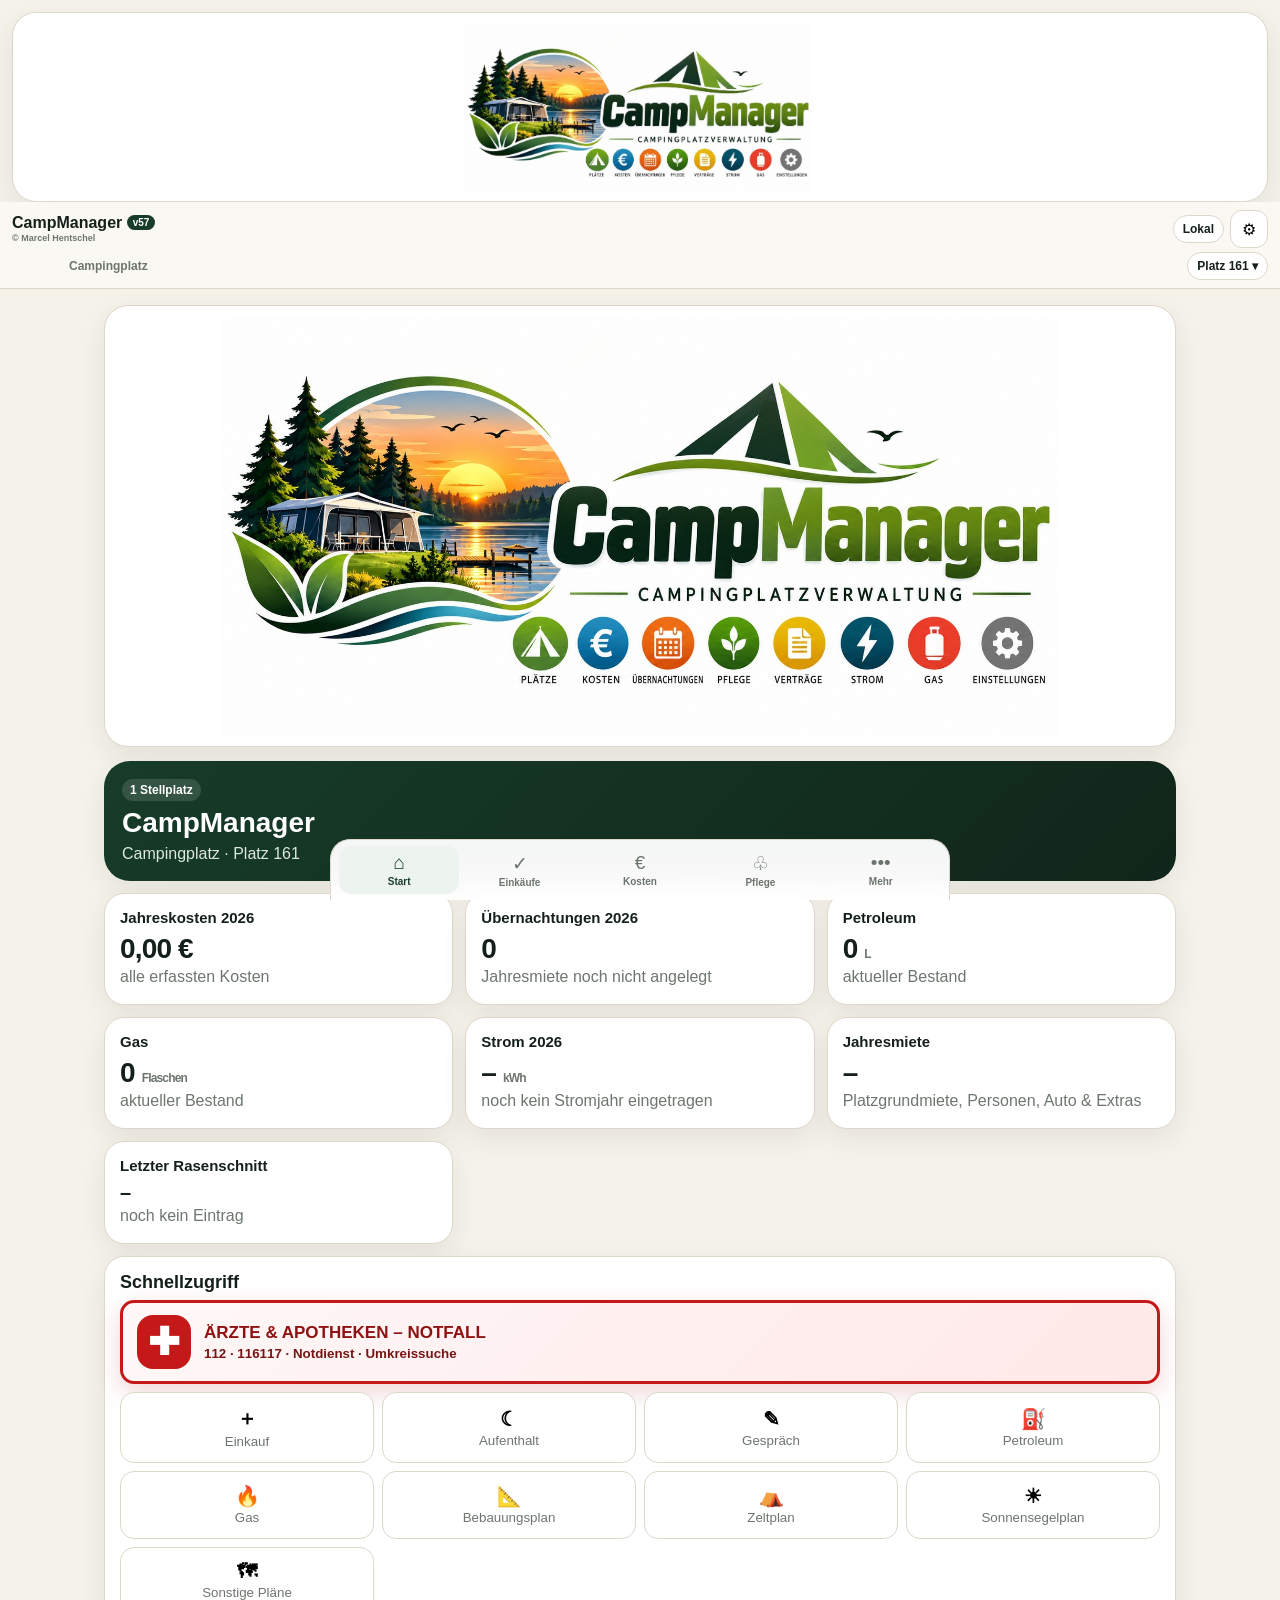
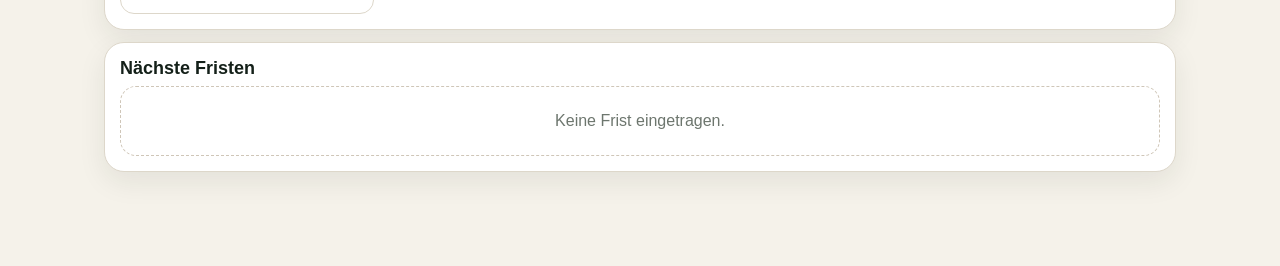
==== commit 94e49e3e: "Add files via upload" ====
--- a/index.html
+++ b/index.html
@@ -12,7 +12,7 @@
 <meta name="apple-mobile-web-app-title" content="CampManager">
 <link rel="manifest" href="manifest.webmanifest">
 <link rel="apple-touch-icon" href="apple-touch-icon.png">
-<title>CampManager v56</title>
+<title>CampManager v57</title>
 <style>
 :root{
  --bg:#f5f2ea;--card:#fff;--ink:#142019;--muted:#6d766e;--line:#ddd7ca;
@@ -166,7 +166,7 @@
 <header class="top">
  <div class="toprow">
   <button class="brand brandtextonly" id="homeBtn" type="button">
-   <div class="brandcopy"><b>CampManager <span class="ver">v56</span></b><small class="copyright">© Marcel Hentschel</small></div>
+   <div class="brandcopy"><b>CampManager <span class="ver">v57</span></b><small class="copyright">© Marcel Hentschel</small></div>
   </button>
   <div class="topright">
    <span class="status" id="syncStatus">Lokal</span>
@@ -217,9 +217,9 @@
 <script>
 (()=>{'use strict';
 
-const APP_VERSION=56;
-const KEY='campmanager_complete_v56';
-const OLD=['campmanager_complete_v55','campmanager_complete_v54','campmanager_complete_v53','campmanager_complete_v52','campmanager_complete_v51','campmanager_complete_v50','campmanager_complete_v49','campmanager_complete_v48','campmanager_complete_v47','campmanager_complete_v46','campmanager_complete_v45','campmanager_complete_v44','campmanager_complete_v43','campmanager_complete_v42','campmanager_complete_v41','campmanager_complete_v40','campmanager_complete_v39','campmanager_complete_v38','campmanager_complete_v37','campmanager_complete_v36','campmanager_complete_v35','campmanager_complete_v34','campmanager_complete_v33','campmanager_complete_v32','campmanager_complete_v31','campmanager_complete_v30','campmanager_complete_v29','campmanager_complete_v28','campmanager_complete_v27','campmanager_complete_v26','campmanager_complete_v25','campmanager_complete_v24','campmanager_complete_v23','campmanager_complete_v22','campmanager_complete_v21','campmanager_complete_v20','campmanager_complete_v19','campmanager_complete_v18','campmanager_complete_v17','campmanager_complete_v16','campmanager_complete_v15','campmanager_complete_v14','campmanager_complete_v13','campmanager_complete_v12','campmanager_complete_v11','campmanager_complete_v10','campmanager_complete_v9','campmanager_complete_v8','campmanager_complete_v7','campmanager_complete_v6','campmanager_full_v5','campmanager_full_v4','campmanager_full_v3','campmanager_full_v2','campmanager_full_v1'];
+const APP_VERSION=57;
+const KEY='campmanager_complete_v57';
+const OLD=['campmanager_complete_v56','campmanager_complete_v55','campmanager_complete_v54','campmanager_complete_v53','campmanager_complete_v52','campmanager_complete_v51','campmanager_complete_v50','campmanager_complete_v49','campmanager_complete_v48','campmanager_complete_v47','campmanager_complete_v46','campmanager_complete_v45','campmanager_complete_v44','campmanager_complete_v43','campmanager_complete_v42','campmanager_complete_v41','campmanager_complete_v40','campmanager_complete_v39','campmanager_complete_v38','campmanager_complete_v37','campmanager_complete_v36','campmanager_complete_v35','campmanager_complete_v34','campmanager_complete_v33','campmanager_complete_v32','campmanager_complete_v31','campmanager_complete_v30','campmanager_complete_v29','campmanager_complete_v28','campmanager_complete_v27','campmanager_complete_v26','campmanager_complete_v25','campmanager_complete_v24','campmanager_complete_v23','campmanager_complete_v22','campmanager_complete_v21','campmanager_complete_v20','campmanager_complete_v19','campmanager_complete_v18','campmanager_complete_v17','campmanager_complete_v16','campmanager_complete_v15','campmanager_complete_v14','campmanager_complete_v13','campmanager_complete_v12','campmanager_complete_v11','campmanager_complete_v10','campmanager_complete_v9','campmanager_complete_v8','campmanager_complete_v7','campmanager_complete_v6','campmanager_full_v5','campmanager_full_v4','campmanager_full_v3','campmanager_full_v2','campmanager_full_v1'];
 const CFG='campmanager_cloud_cfg_v16', SES='campmanager_cloud_session_v16', BACKUP_DAY='campmanager_backup_day_v23', MONTH_BACKUP='campmanager_month_backup_v23', MONTH_SNOOZE='campmanager_month_backup_snooze_v23';
 const HEALTH_PREF='campmanager_health_pref_v1', HEALTH_CACHE='campmanager_health_cache_v1';
 const $=(s,r=document)=>r.querySelector(s), $$=(s,r=document)=>[...r.querySelectorAll(s)];
@@ -404,8 +404,9 @@
   personDetails.push({id:person.id,name:person.name||'Person',adultNights,childNights,freeNights,adultTier:ai,childTier:ci,totalNights:ps.dates.length});
  }
  const used=dates.length,tierDays=tierDaysForCount(used),carCount=Math.max(0,Number(x?.carCount||0)),carTier=[0,0,0];
- const presence=personPresenceDatesForYear(p,y);presence.legacy.forEach(id=>legacyStayIds.add(id));
- const carPresenceNights=Math.min(365,presence.dates.length),carReached=reachedTiers(carPresenceNights);
+ // Kfz nutzt dieselbe tatsächliche Übernachtungsgrundlage wie die Jahresmiete.
+ // Dadurch greifen auch ältere Aufenthalte ohne nachträgliche Personenauswahl korrekt.
+ const carPresenceNights=Math.min(365,used),carReached=reachedTiers(carPresenceNights);
  if(carCount>0)carReached.forEach(i=>{carTier[i]=carCount});
  const carCost=carReached.reduce((sum,i)=>sum+carCount*Number(carRates[i]||0),0);
  const trailerCost=Number(x?.trailerCount||0)*Number(x?.trailerAnnualPrice||0),extrasCost=rentExtraTotal(x);
@@ -599,7 +600,7 @@
  return `<div class="notice good"><b>Jahresmiete:</b> Die tatsächlich eingetragenen Übernachtungen bestimmen die erreichten Tarifstufen. <b>Die Staffeln werden kumulativ berechnet:</b> 0–90 = Tarif 1, ab 91 = Tarif 1 + Tarif 2, ab 181 = Tarif 1 + Tarif 2 + Tarif 3. Jeder erreichte Staffelbetrag wird einmal pro Person bzw. Auto berechnet – nicht pro Übernachtung. Pro Aufenthalt werden nur die ausgewählten Familienmitglieder berücksichtigt. Kinder werden vom 4. bis einschließlich 15. Lebensjahr als Kind berechnet; ab dem 16. Geburtstag als Erwachsener. Unter 4 Jahren entstehen keine Personenkosten.</div>${familyMissing.length?`<div class="notice warn"><b>Geburtsdatum fehlt:</b> ${familyMissing.map(x=>esc(x.name||'Person')).join(', ')}. Diese Personen werden bis zur Eingabe des Geburtsdatums nicht automatisch berechnet. Unter Verwaltung → Familie ergänzen.</div>`:''}<div class="toolbar"><button class="btn" data-add="annualrent">＋ Jahresmiete anlegen</button></div>${rows.length?`<div class="list">${rows.map(x=>{
   if(!isTieredRent(x)){const ns=legacyRentNightInfo(p,x),pn=legacyRentPersonNights(p,x);return `<div class="row"><div class="rowmain"><div class="rowtitle">${esc(x.year)} · ${money(annualRentTotal(x,p))}</div><div class="rowsub">Altes Preismodell · Grundbetrag ${money(x.baseAmount)} · ${ns.used}/${ns.included} Übernachtungen</div><div class="rowsub">${num(pn.adult)} Erwachsenen- / ${num(pn.child)} Kinder-Übernachtungen danach</div><div class="rowsub">Beim Bearbeiten wird diese Jahresmiete auf das neue Staffelmodell umgestellt.</div></div><div class="rowactions"><button class="mini" data-edit="annualrent" data-id="${x.id}">✎</button><button class="mini danger" data-del="annualrent" data-id="${x.id}">×</button></div></div>`}
   const b=tieredRentBreakdown(p,x),labels=['0–90','91–180','181–365'],extras=Array.isArray(x.extras)?x.extras:[];
-  return `<div class="row"><div class="rowmain"><div class="rowtitle">${esc(x.year)} · ${money(b.total)}</div><div class="rowsub"><b>Platzgrundmiete:</b> ${money(x.baseAmount)} · <b>tatsächliche Übernachtungen:</b> ${b.used}</div><div class="tierline"><span>Erwachsene</span><b>${money(b.adultCost)}</b></div>${labels.map((l,i)=>`<div class="rowsub">${l}: ${num(b.adult[i])} Person(en) × Tarif ${money(b.adultRates[i])}</div>`).join('')}<div class="tierline"><span>Kinder 4–15 Jahre</span><b>${money(b.childCost)}</b></div>${labels.map((l,i)=>`<div class="rowsub">${l}: ${num(b.child[i])} Kind(er) × Tarif ${money(b.childRates[i])}</div>`).join('')}<div class="tierline"><span>Auto · ${num(b.carCount)} Fahrzeug(e)</span><b>${money(b.carCost)}</b></div><div class="rowsub">Kfz-Anwesenheit: ${num(b.carPresenceNights)} Nacht/Nächte – automatisch aus den ausgewählten Familienmitgliedern.</div>${labels.map((l,i)=>`<div class="rowsub">${l}: ${num(b.carTier[i])} Auto(s) × Tarif ${money(b.carRates[i])}</div>`).join('')}<div class="rowsub">Die Übernachtungszahl bestimmt, welche Tarifstufen erreicht sind. Bereits erreichte Stufen bleiben berechnet; die Nächte werden nicht mit dem Tarifbetrag multipliziert.</div>${Number(x.trailerCount||0)?`<div class="rowsub">Anhänger: ${num(x.trailerCount)} × ${money(x.trailerAnnualPrice)}</div>`:''}${extras.length?`<div class="rowsub">Extras: ${extras.map(e=>`${esc(e.label||'Position')} ${num(e.qty||0)} × ${money(e.price)}`).join(' · ')}</div>`:''}${b.missing.length?`<div class="rowsub agewarn">Nicht berechnet ohne Geburtsdatum: ${b.missing.map(esc).join(', ')}</div>`:''}${x.dueDate?`<div class="rowsub">Fällig: ${fmt(x.dueDate)}</div>`:''}${x.note?`<div class="rowsub">${esc(x.note)}</div>`:''}</div><div class="rowactions"><button class="mini" data-edit="annualrent" data-id="${x.id}">✎</button><button class="mini danger" data-del="annualrent" data-id="${x.id}">×</button></div></div>`
+  return `<div class="row"><div class="rowmain"><div class="rowtitle">${esc(x.year)} · ${money(b.total)}</div><div class="rowsub"><b>Platzgrundmiete:</b> ${money(x.baseAmount)} · <b>tatsächliche Übernachtungen:</b> ${b.used}</div><div class="tierline"><span>Erwachsene</span><b>${money(b.adultCost)}</b></div>${labels.map((l,i)=>`<div class="rowsub">${l}: ${num(b.adult[i])} Person(en) × Tarif ${money(b.adultRates[i])}</div>`).join('')}<div class="tierline"><span>Kinder 4–15 Jahre</span><b>${money(b.childCost)}</b></div>${labels.map((l,i)=>`<div class="rowsub">${l}: ${num(b.child[i])} Kind(er) × Tarif ${money(b.childRates[i])}</div>`).join('')}<div class="tierline"><span>Auto · ${num(b.carCount)} Fahrzeug(e)</span><b>${money(b.carCost)}</b></div><div class="rowsub">Kfz-Tarifgrundlage: ${num(b.carPresenceNights)} Übernachtung(en) – identisch mit den tatsächlichen Übernachtungen des Stellplatzes.</div>${labels.map((l,i)=>`<div class="rowsub">${l}: ${num(b.carTier[i])} Auto(s) × Tarif ${money(b.carRates[i])}</div>`).join('')}<div class="rowsub">Die Übernachtungszahl bestimmt, welche Tarifstufen erreicht sind. Bereits erreichte Stufen bleiben berechnet; die Nächte werden nicht mit dem Tarifbetrag multipliziert.</div>${Number(x.trailerCount||0)?`<div class="rowsub">Anhänger: ${num(x.trailerCount)} × ${money(x.trailerAnnualPrice)}</div>`:''}${extras.length?`<div class="rowsub">Extras: ${extras.map(e=>`${esc(e.label||'Position')} ${num(e.qty||0)} × ${money(e.price)}`).join(' · ')}</div>`:''}${b.missing.length?`<div class="rowsub agewarn">Nicht berechnet ohne Geburtsdatum: ${b.missing.map(esc).join(', ')}</div>`:''}${x.dueDate?`<div class="rowsub">Fällig: ${fmt(x.dueDate)}</div>`:''}${x.note?`<div class="rowsub">${esc(x.note)}</div>`:''}</div><div class="rowactions"><button class="mini" data-edit="annualrent" data-id="${x.id}">✎</button><button class="mini danger" data-del="annualrent" data-id="${x.id}">×</button></div></div>`
  }).join('')}</div>`:empty('Noch keine Jahresmiete angelegt.')}`
 }
 
@@ -716,7 +717,7 @@
  if(p.deposit?.date&&String(p.deposit.date).startsWith(String(y)))r.push({d:fmt(p.deposit.date),c:'Kaution',t:'Einmalig gezahlte Kaution',a:Number(p.deposit.amount||0)});
  const insCost=insuranceAnnualCost(p,y);if(insCost>0)r.push({d:String(y),c:'Versicherung',t:`${p.insurance.company||'Versicherung'} · ${insurancePeriodLabel(p.insurance.billingPeriod)} · ${money(p.insurance.amount)} je Zahlung`,a:insCost});
  if(ar){
-  if(isTieredRent(ar)){const b=tieredRentBreakdown(p,ar);r.push({d:String(y),c:'Jahresmiete',t:`Platzgrundmiete ${money(ar.baseAmount)}, ${b.used} Übernachtungstage, Erwachsene ${money(b.adultCost)}, Kinder 4–15 ${money(b.childCost)}, Auto ${money(b.carCost)} (${num(b.carPresenceNights)} Anwesenheitsnächte), Anhänger ${money(b.trailerCost)}, Extras ${money(b.extrasCost)}${b.missing.length?', Geburtsdatum fehlt: '+b.missing.join(', '):''}`,a:b.total})}
+  if(isTieredRent(ar)){const b=tieredRentBreakdown(p,ar);r.push({d:String(y),c:'Jahresmiete',t:`Platzgrundmiete ${money(ar.baseAmount)}, ${b.used} Übernachtungstage, Erwachsene ${money(b.adultCost)}, Kinder 4–15 ${money(b.childCost)}, Auto ${money(b.carCost)} (${num(b.carPresenceNights)} Tarif-Übernachtungen), Anhänger ${money(b.trailerCost)}, Extras ${money(b.extrasCost)}${b.missing.length?', Geburtsdatum fehlt: '+b.missing.join(', '):''}`,a:b.total})}
   else{const pn=legacyRentPersonNights(p,ar),ns=legacyRentNightInfo(p,ar);r.push({d:String(y),c:'Jahresmiete',t:`Altes Preismodell: Grundbetrag ${money(ar.baseAmount)}, ${ns.used}/${ns.included} Übernachtungen, ${num(pn.adult)} Erw. x ${money(ar.adultPrice)}, ${num(pn.child)} Kinder x ${money(ar.childPrice)}`,a:annualRentTotal(ar,p)})}
  }
  p.costs.filter(x=>Number(x.year)===Number(y)).forEach(x=>r.push({d:String(y),c:{annual:'Jahresgebühr manuell',repairs:'Reparatur',purchases:'Neuanschaffung',other:'Sonstiges'}[x.category]||'Kosten',t:x.note||'',a:Number(x.amount||0)}));
@@ -746,7 +747,7 @@
 function reportMarkup(p,y){
  const d=costData(p,y),tot=Object.values(d).reduce((a,b)=>a+b,0),rows=closingRows(p,y),ar=annualRentFor(p,y),lab={annual:'Jahresmiete / Platz',deposit:'Kaution (einmalig)',insurance:'Versicherung',repairs:'Reparaturen',purchases:'Neuanschaffungen',other:'Sonstiges',electricity:'Strom + Zählermiete',travel:'Hin- & Rückfahrkosten',petroleum:'Petroleum',gasBottles:'Gasflaschen',gas:'Gasprüfung',contracts:'Verträge'};
  let rentHtml='';
- if(ar&&isTieredRent(ar)){const b=tieredRentBreakdown(p,ar),labels=['0–90','91–180','181–365'];rentHtml=`<h2>Jahresmiete</h2><table><tr><td>Platzgrundmiete</td><td class="r">${money(ar.baseAmount)}</td></tr><tr><td>Tatsächliche Übernachtungen</td><td class="r">${b.used}</td></tr>${labels.map((l,i)=>`<tr><td>Erwachsene ${l}</td><td class="r">${num(b.adult[i])} Person(en) × ${money(b.adultRates[i])} = ${money(Number(b.adult[i])*Number(b.adultRates[i]))}</td></tr>`).join('')}${labels.map((l,i)=>`<tr><td>Kinder 4–15 ${l}</td><td class="r">${num(b.child[i])} Kind(er) × ${money(b.childRates[i])} = ${money(Number(b.child[i])*Number(b.childRates[i]))}</td></tr>`).join('')}<tr><td>Kfz-Anwesenheit</td><td class="r">${num(b.carPresenceNights)} Nacht/Nächte</td></tr>${labels.map((l,i)=>`<tr><td>Auto ${l}</td><td class="r">${num(b.carTier[i])} Auto(s) × ${money(b.carRates[i])} = ${money(Number(b.carTier[i])*Number(b.carRates[i]))}</td></tr>`).join('')}<tr><td colspan="2">Kfz-Anwesenheit folgt automatisch den ausgewählten Personen im Aufenthalt. Erreichte Kfz-Tarifstufen werden kumulativ berechnet; keine Multiplikation pro Nacht.</td></tr><tr class="total"><td>Berechnete Jahresmiete</td><td class="r">${money(b.total)}</td></tr></table>`}
+ if(ar&&isTieredRent(ar)){const b=tieredRentBreakdown(p,ar),labels=['0–90','91–180','181–365'];rentHtml=`<h2>Jahresmiete</h2><table><tr><td>Platzgrundmiete</td><td class="r">${money(ar.baseAmount)}</td></tr><tr><td>Tatsächliche Übernachtungen</td><td class="r">${b.used}</td></tr>${labels.map((l,i)=>`<tr><td>Erwachsene ${l}</td><td class="r">${num(b.adult[i])} Person(en) × ${money(b.adultRates[i])} = ${money(Number(b.adult[i])*Number(b.adultRates[i]))}</td></tr>`).join('')}${labels.map((l,i)=>`<tr><td>Kinder 4–15 ${l}</td><td class="r">${num(b.child[i])} Kind(er) × ${money(b.childRates[i])} = ${money(Number(b.child[i])*Number(b.childRates[i]))}</td></tr>`).join('')}<tr><td>Kfz-Tarifgrundlage</td><td class="r">${num(b.carPresenceNights)} Übernachtung(en)</td></tr>${labels.map((l,i)=>`<tr><td>Auto ${l}</td><td class="r">${num(b.carTier[i])} Auto(s) × ${money(b.carRates[i])} = ${money(Number(b.carTier[i])*Number(b.carRates[i]))}</td></tr>`).join('')}<tr><td colspan="2">Die Kfz-Tarifstufen verwenden dieselben tatsächlichen Übernachtungen wie die Jahresmiete. Erreichte Kfz-Tarifstufen werden kumulativ berechnet; keine Multiplikation pro Nacht.</td></tr><tr class="total"><td>Berechnete Jahresmiete</td><td class="r">${money(b.total)}</td></tr></table>`}
  else if(ar){rentHtml=`<h2>Jahresmiete – altes Preismodell</h2><table><tr><td>Berechnete Jahresmiete</td><td class="r">${money(annualRentTotal(ar,p))}</td></tr></table>`}
  return `<h1>CampManager – Jahresabschluss ${y}</h1><p>${esc(p.site.campName)} · Platz ${esc(p.site.pitch||'–')}</p><div class="report-help">Oben kannst du den Abschluss als echte PDF-Datei speichern, drucken oder mit „Zurück“ wieder zur App wechseln.</div><h2>Zusammenfassung</h2><table>${Object.entries(d).map(([k,v])=>`<tr><td>${lab[k]}</td><td class="r">${money(v)}</td></tr>`).join('')}<tr class="total"><td>Gesamtkosten</td><td class="r">${money(tot)}</td></tr></table><p><b>Übernachtungen ${y}:</b> ${totalNights(p,y)}</p>${rentHtml}<h2>Alle Kostenpositionen</h2><table><tr><th>Datum/Jahr</th><th>Kategorie</th><th>Beschreibung</th><th class="r">Betrag</th></tr>${rows.map(x=>`<tr><td>${esc(x.d)}</td><td>${esc(x.c)}</td><td>${esc(x.t)}</td><td class="r">${money(x.a)}</td></tr>`).join('')}</table>`
 }
@@ -820,9 +821,9 @@
   heading('Jahresmiete');row('Platzgrundmiete',money(ar.baseAmount));row('Tatsächliche Übernachtungen',String(b.used));
   labels.forEach((l,i)=>row('Erwachsene '+l,`${num(b.adult[i])} Person(en) x ${money(b.adultRates[i])} = ${money(Number(b.adult[i])*Number(b.adultRates[i]))}`));
   labels.forEach((l,i)=>row('Kinder 4-15 '+l,`${num(b.child[i])} Kind(er) x ${money(b.childRates[i])} = ${money(Number(b.child[i])*Number(b.childRates[i]))}`));
-  row('Kfz-Anwesenheit',`${num(b.carPresenceNights)} Nacht/Nächte`);
+  row('Kfz-Tarifgrundlage',`${num(b.carPresenceNights)} Übernachtung(en)`);
   labels.forEach((l,i)=>row('Auto '+l,`${num(b.carTier[i])} Auto(s) x ${money(b.carRates[i])} = ${money(Number(b.carTier[i])*Number(b.carRates[i]))}`));
-  paragraph('Kfz-Anwesenheit folgt automatisch den ausgewählten Personen im Aufenthalt. Die Übernachtungszahl bestimmt nur die Tarifstufe; der Tarifbetrag wird nicht pro Nacht multipliziert.');
+  paragraph('Die Kfz-Tarifstufen verwenden dieselben tatsächlichen Übernachtungen wie die Jahresmiete. Die Übernachtungszahl bestimmt nur die Tarifstufe; der Tarifbetrag wird nicht pro Nacht multipliziert.');
   if(Number(ar.trailerCount||0))row('Anhänger',`${num(ar.trailerCount)} x ${money(ar.trailerAnnualPrice)} = ${money(b.trailerCost)}`);
   extras.forEach(e=>row(e.label||'Extra',`${num(e.qty||0)} x ${money(e.price)} = ${money(Number(e.qty||0)*Number(e.price||0))}`));
   if(b.missing.length)paragraph('Nicht berechnet ohne Geburtsdatum: '+b.missing.join(', '));row('Berechnete Jahresmiete',money(b.total),true)
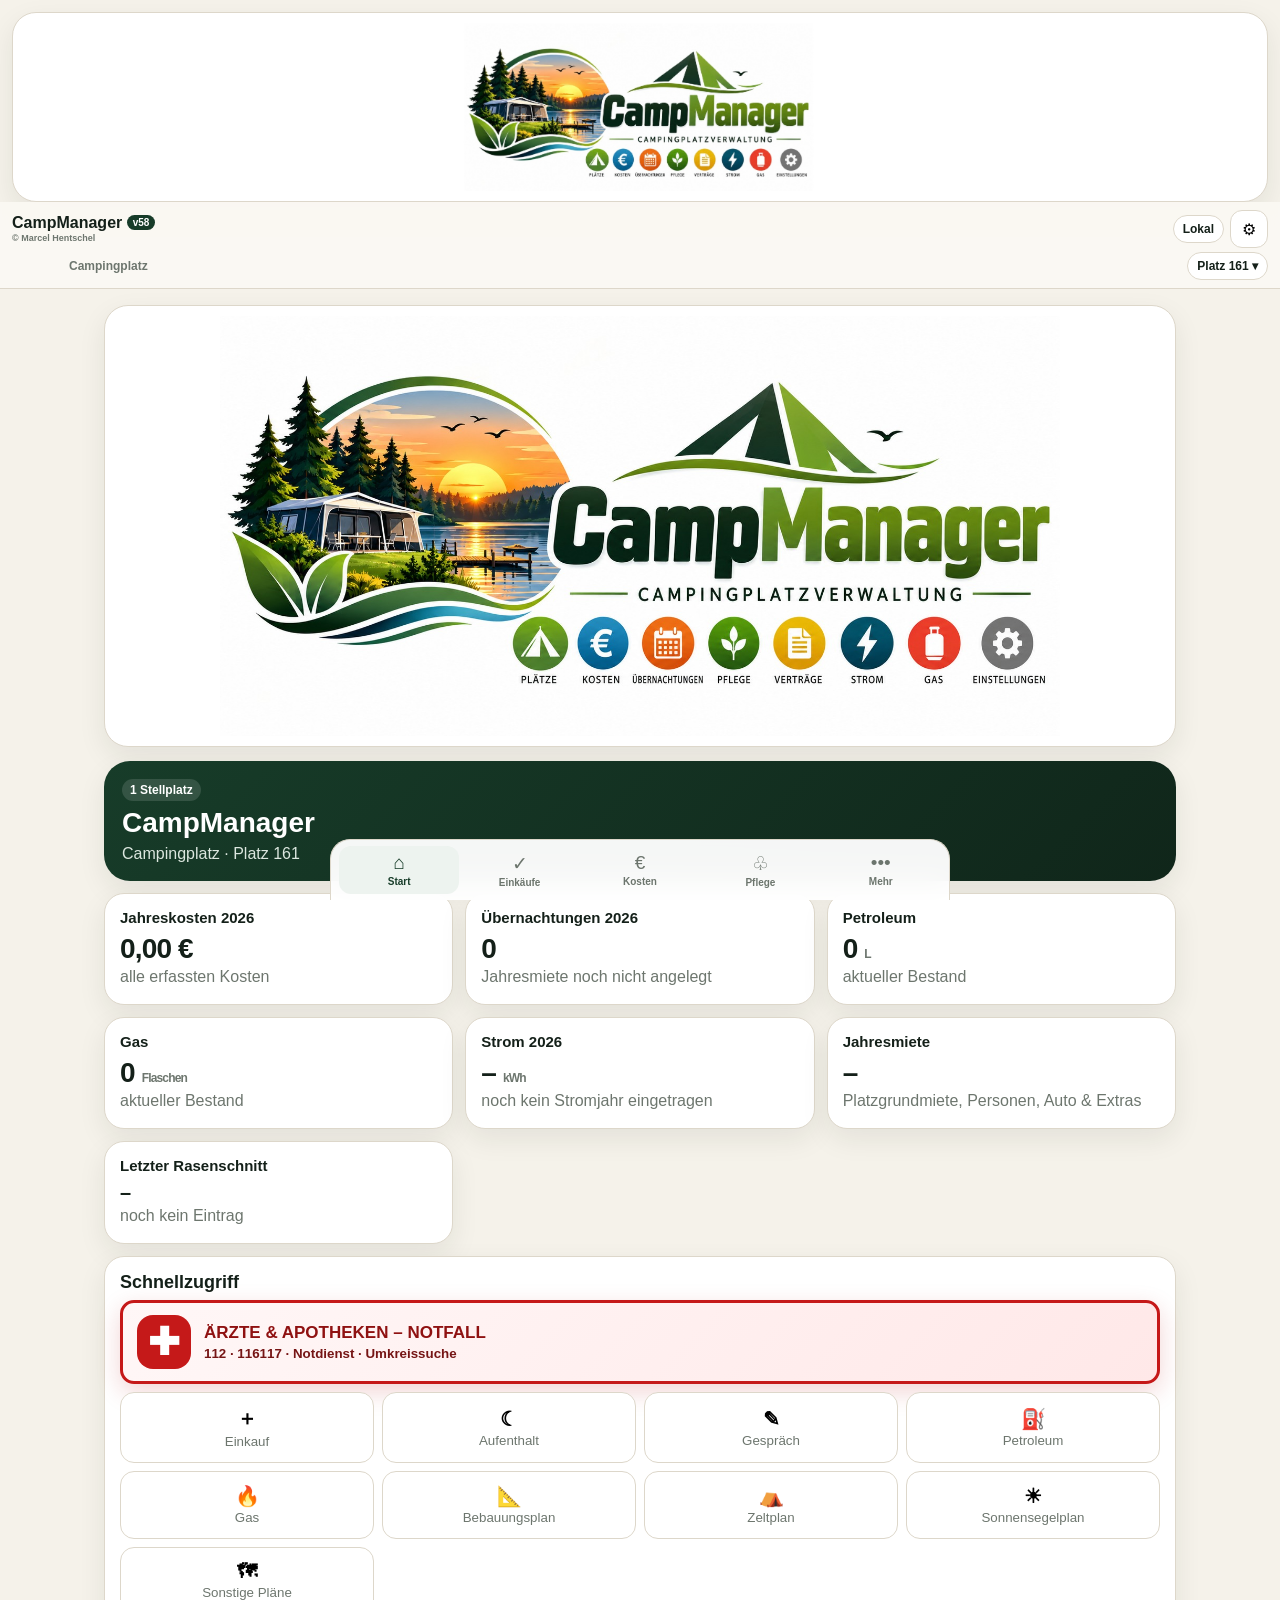
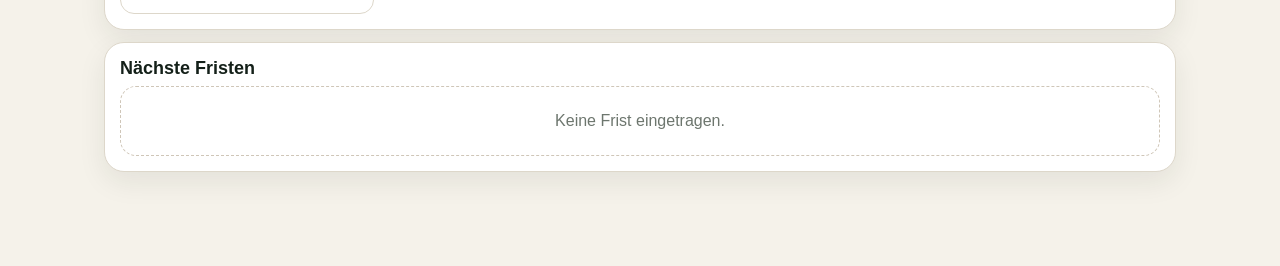
==== commit a53e8a7d: "Add files via upload" ====
--- a/index.html
+++ b/index.html
@@ -12,7 +12,7 @@
 <meta name="apple-mobile-web-app-title" content="CampManager">
 <link rel="manifest" href="manifest.webmanifest">
 <link rel="apple-touch-icon" href="apple-touch-icon.png">
-<title>CampManager v57</title>
+<title>CampManager v58</title>
 <style>
 :root{
  --bg:#f5f2ea;--card:#fff;--ink:#142019;--muted:#6d766e;--line:#ddd7ca;
@@ -133,7 +133,7 @@
 .comparetable{width:100%;border-collapse:collapse;font-size:13px}.comparetable th,.comparetable td{padding:9px 7px;border-bottom:1px solid var(--line);text-align:right}.comparetable th:first-child,.comparetable td:first-child{text-align:left}.delta.up{color:var(--danger)}.delta.down{color:var(--green2)}
 .deadline-overdue{color:var(--danger);font-weight:800}.deadline-done{color:var(--green2);font-weight:800}.deadline-cancelled{color:var(--muted);font-weight:800}.deadline-status{display:inline-flex;align-items:center;font-size:10px;font-weight:900;padding:3px 7px;border-radius:999px;margin-left:5px}.deadline-status.paid{background:#e7f4eb;color:#23643d}.deadline-status.cancelled{background:#eeeae4;color:#6d665d}.cloudtag{display:inline-flex;font-size:10px;font-weight:800;padding:2px 6px;border-radius:999px;background:var(--soft);color:var(--green2);margin-left:5px}
 .rentextras{grid-column:1/-1;border:1px solid var(--line);background:#fff;border-radius:14px;padding:10px}.rentextra{display:grid;grid-template-columns:2fr .7fr 1fr auto;gap:7px;align-items:end;margin-top:8px}.rentextra .field{margin:0}
-.renttiers{grid-column:1/-1;border:1px solid var(--line);background:#fff;border-radius:14px;padding:10px}.renttiers h3{margin:0 0 7px;font-size:15px}.tiergrid{display:grid;grid-template-columns:repeat(3,minmax(0,1fr));gap:8px}.tierbox{border:1px solid var(--line);border-radius:12px;padding:9px;background:#faf9f5}.tierbox b{display:block;font-size:12px;margin-bottom:5px}.tierbox .field{margin:0}.tierline{display:grid;grid-template-columns:1fr auto;gap:10px;padding:6px 0;border-bottom:1px solid var(--line);font-size:12px}.tierline:last-child{border-bottom:0}.agebadge{display:inline-flex;padding:3px 7px;border-radius:999px;background:var(--soft);font-size:11px;font-weight:800}.agewarn{color:#9a5b00;font-weight:800}
+.renttiers{grid-column:1/-1;border:1px solid var(--line);background:#fff;border-radius:14px;padding:10px}.renttiers h3{margin:0 0 7px;font-size:15px}.tiergrid{display:grid;grid-template-columns:repeat(3,minmax(0,1fr));gap:8px}.tierbox{border:1px solid var(--line);border-radius:12px;padding:9px;background:#faf9f5}.tierbox b{display:block;font-size:12px;margin-bottom:5px}.tierbox .field{margin:0}.tierline{display:grid;grid-template-columns:1fr auto;gap:10px;padding:6px 0;border-bottom:1px solid var(--line);font-size:12px}.tierline:last-child{border-bottom:0}.calcbox{margin-top:10px;padding:10px;border:1px solid var(--line);border-radius:12px;background:#faf9f5}.calcline{display:grid;grid-template-columns:1fr auto;gap:10px;padding:5px 0;font-size:12px}.calcline.total{border-top:2px solid var(--green);margin-top:6px;padding-top:8px;font-size:14px;font-weight:900}.calcresult{font-weight:850;white-space:nowrap}.agebadge{display:inline-flex;padding:3px 7px;border-radius:999px;background:var(--soft);font-size:11px;font-weight:800}.agewarn{color:#9a5b00;font-weight:800}
 @media(max-width:600px){.rentextra{grid-template-columns:1fr 1fr}.rentextra .field:first-child{grid-column:1/-1}.rentextra button{align-self:end}.tiergrid{grid-template-columns:1fr}.updatebanner{top:78px;margin-left:8px;margin-right:8px}}
 @media(max-width:760px){
  .head{margin-bottom:10px}
@@ -166,7 +166,7 @@
 <header class="top">
  <div class="toprow">
   <button class="brand brandtextonly" id="homeBtn" type="button">
-   <div class="brandcopy"><b>CampManager <span class="ver">v57</span></b><small class="copyright">© Marcel Hentschel</small></div>
+   <div class="brandcopy"><b>CampManager <span class="ver">v58</span></b><small class="copyright">© Marcel Hentschel</small></div>
   </button>
   <div class="topright">
    <span class="status" id="syncStatus">Lokal</span>
@@ -217,9 +217,9 @@
 <script>
 (()=>{'use strict';
 
-const APP_VERSION=57;
-const KEY='campmanager_complete_v57';
-const OLD=['campmanager_complete_v56','campmanager_complete_v55','campmanager_complete_v54','campmanager_complete_v53','campmanager_complete_v52','campmanager_complete_v51','campmanager_complete_v50','campmanager_complete_v49','campmanager_complete_v48','campmanager_complete_v47','campmanager_complete_v46','campmanager_complete_v45','campmanager_complete_v44','campmanager_complete_v43','campmanager_complete_v42','campmanager_complete_v41','campmanager_complete_v40','campmanager_complete_v39','campmanager_complete_v38','campmanager_complete_v37','campmanager_complete_v36','campmanager_complete_v35','campmanager_complete_v34','campmanager_complete_v33','campmanager_complete_v32','campmanager_complete_v31','campmanager_complete_v30','campmanager_complete_v29','campmanager_complete_v28','campmanager_complete_v27','campmanager_complete_v26','campmanager_complete_v25','campmanager_complete_v24','campmanager_complete_v23','campmanager_complete_v22','campmanager_complete_v21','campmanager_complete_v20','campmanager_complete_v19','campmanager_complete_v18','campmanager_complete_v17','campmanager_complete_v16','campmanager_complete_v15','campmanager_complete_v14','campmanager_complete_v13','campmanager_complete_v12','campmanager_complete_v11','campmanager_complete_v10','campmanager_complete_v9','campmanager_complete_v8','campmanager_complete_v7','campmanager_complete_v6','campmanager_full_v5','campmanager_full_v4','campmanager_full_v3','campmanager_full_v2','campmanager_full_v1'];
+const APP_VERSION=58;
+const KEY='campmanager_complete_v58';
+const OLD=['campmanager_complete_v57','campmanager_complete_v56','campmanager_complete_v55','campmanager_complete_v54','campmanager_complete_v53','campmanager_complete_v52','campmanager_complete_v51','campmanager_complete_v50','campmanager_complete_v49','campmanager_complete_v48','campmanager_complete_v47','campmanager_complete_v46','campmanager_complete_v45','campmanager_complete_v44','campmanager_complete_v43','campmanager_complete_v42','campmanager_complete_v41','campmanager_complete_v40','campmanager_complete_v39','campmanager_complete_v38','campmanager_complete_v37','campmanager_complete_v36','campmanager_complete_v35','campmanager_complete_v34','campmanager_complete_v33','campmanager_complete_v32','campmanager_complete_v31','campmanager_complete_v30','campmanager_complete_v29','campmanager_complete_v28','campmanager_complete_v27','campmanager_complete_v26','campmanager_complete_v25','campmanager_complete_v24','campmanager_complete_v23','campmanager_complete_v22','campmanager_complete_v21','campmanager_complete_v20','campmanager_complete_v19','campmanager_complete_v18','campmanager_complete_v17','campmanager_complete_v16','campmanager_complete_v15','campmanager_complete_v14','campmanager_complete_v13','campmanager_complete_v12','campmanager_complete_v11','campmanager_complete_v10','campmanager_complete_v9','campmanager_complete_v8','campmanager_complete_v7','campmanager_complete_v6','campmanager_full_v5','campmanager_full_v4','campmanager_full_v3','campmanager_full_v2','campmanager_full_v1'];
 const CFG='campmanager_cloud_cfg_v16', SES='campmanager_cloud_session_v16', BACKUP_DAY='campmanager_backup_day_v23', MONTH_BACKUP='campmanager_month_backup_v23', MONTH_SNOOZE='campmanager_month_backup_snooze_v23';
 const HEALTH_PREF='campmanager_health_pref_v1', HEALTH_CACHE='campmanager_health_cache_v1';
 const $=(s,r=document)=>r.querySelector(s), $$=(s,r=document)=>[...r.querySelectorAll(s)];
@@ -597,10 +597,35 @@
 }
 function annualRentPanel(p){
  const rows=[...p.annualRent].sort((a,b)=>Number(b.year)-Number(a.year)),familyMissing=(state.family||[]).filter(x=>!x.birthDate);
- return `<div class="notice good"><b>Jahresmiete:</b> Die tatsächlich eingetragenen Übernachtungen bestimmen die erreichten Tarifstufen. <b>Die Staffeln werden kumulativ berechnet:</b> 0–90 = Tarif 1, ab 91 = Tarif 1 + Tarif 2, ab 181 = Tarif 1 + Tarif 2 + Tarif 3. Jeder erreichte Staffelbetrag wird einmal pro Person bzw. Auto berechnet – nicht pro Übernachtung. Pro Aufenthalt werden nur die ausgewählten Familienmitglieder berücksichtigt. Kinder werden vom 4. bis einschließlich 15. Lebensjahr als Kind berechnet; ab dem 16. Geburtstag als Erwachsener. Unter 4 Jahren entstehen keine Personenkosten.</div>${familyMissing.length?`<div class="notice warn"><b>Geburtsdatum fehlt:</b> ${familyMissing.map(x=>esc(x.name||'Person')).join(', ')}. Diese Personen werden bis zur Eingabe des Geburtsdatums nicht automatisch berechnet. Unter Verwaltung → Familie ergänzen.</div>`:''}<div class="toolbar"><button class="btn" data-add="annualrent">＋ Jahresmiete anlegen</button></div>${rows.length?`<div class="list">${rows.map(x=>{
-  if(!isTieredRent(x)){const ns=legacyRentNightInfo(p,x),pn=legacyRentPersonNights(p,x);return `<div class="row"><div class="rowmain"><div class="rowtitle">${esc(x.year)} · ${money(annualRentTotal(x,p))}</div><div class="rowsub">Altes Preismodell · Grundbetrag ${money(x.baseAmount)} · ${ns.used}/${ns.included} Übernachtungen</div><div class="rowsub">${num(pn.adult)} Erwachsenen- / ${num(pn.child)} Kinder-Übernachtungen danach</div><div class="rowsub">Beim Bearbeiten wird diese Jahresmiete auf das neue Staffelmodell umgestellt.</div></div><div class="rowactions"><button class="mini" data-edit="annualrent" data-id="${x.id}">✎</button><button class="mini danger" data-del="annualrent" data-id="${x.id}">×</button></div></div>`}
+ return `<div class="notice good"><b>Jahresmiete:</b> Die tatsächlich eingetragenen Übernachtungen bestimmen die kumulativ erreichten Tarifstufen 0–90, 91–180 oder 181–365. Jeder erreichte Staffelbetrag wird <b>einmal pro Person bzw. Auto</b> berechnet – nicht pro Übernachtung.</div>${familyMissing.length?`<div class="notice warn"><b>Geburtsdatum fehlt:</b> ${familyMissing.map(x=>esc(x.name||'Person')).join(', ')}. Diese Personen werden bis zur Eingabe des Geburtsdatums nicht automatisch berechnet. Unter Verwaltung → Familie ergänzen.</div>`:''}<div class="toolbar"><button class="btn" data-add="annualrent">＋ Jahresmiete anlegen</button></div>${rows.length?`<div class="list">${rows.map(x=>{
+  if(!isTieredRent(x)){const pn=legacyRentPersonNights(p,x),ns=legacyRentNightInfo(p,x);return `<div class="row"><div class="rowmain"><div class="rowtitle">${esc(x.year)} · ${money(annualRentTotal(x,p))}</div><div class="rowsub">Altes Preismodell · ${ns.used}/${ns.included} Übernachtungen · Erwachsene ${num(pn.adult)} · Kinder ${num(pn.child)}</div></div><div class="rowactions"><button class="mini" data-edit="annualrent" data-id="${x.id}">✎</button><button class="mini danger" data-del="annualrent" data-id="${x.id}">×</button></div></div>`}
   const b=tieredRentBreakdown(p,x),labels=['0–90','91–180','181–365'],extras=Array.isArray(x.extras)?x.extras:[];
-  return `<div class="row"><div class="rowmain"><div class="rowtitle">${esc(x.year)} · ${money(b.total)}</div><div class="rowsub"><b>Platzgrundmiete:</b> ${money(x.baseAmount)} · <b>tatsächliche Übernachtungen:</b> ${b.used}</div><div class="tierline"><span>Erwachsene</span><b>${money(b.adultCost)}</b></div>${labels.map((l,i)=>`<div class="rowsub">${l}: ${num(b.adult[i])} Person(en) × Tarif ${money(b.adultRates[i])}</div>`).join('')}<div class="tierline"><span>Kinder 4–15 Jahre</span><b>${money(b.childCost)}</b></div>${labels.map((l,i)=>`<div class="rowsub">${l}: ${num(b.child[i])} Kind(er) × Tarif ${money(b.childRates[i])}</div>`).join('')}<div class="tierline"><span>Auto · ${num(b.carCount)} Fahrzeug(e)</span><b>${money(b.carCost)}</b></div><div class="rowsub">Kfz-Tarifgrundlage: ${num(b.carPresenceNights)} Übernachtung(en) – identisch mit den tatsächlichen Übernachtungen des Stellplatzes.</div>${labels.map((l,i)=>`<div class="rowsub">${l}: ${num(b.carTier[i])} Auto(s) × Tarif ${money(b.carRates[i])}</div>`).join('')}<div class="rowsub">Die Übernachtungszahl bestimmt, welche Tarifstufen erreicht sind. Bereits erreichte Stufen bleiben berechnet; die Nächte werden nicht mit dem Tarifbetrag multipliziert.</div>${Number(x.trailerCount||0)?`<div class="rowsub">Anhänger: ${num(x.trailerCount)} × ${money(x.trailerAnnualPrice)}</div>`:''}${extras.length?`<div class="rowsub">Extras: ${extras.map(e=>`${esc(e.label||'Position')} ${num(e.qty||0)} × ${money(e.price)}`).join(' · ')}</div>`:''}${b.missing.length?`<div class="rowsub agewarn">Nicht berechnet ohne Geburtsdatum: ${b.missing.map(esc).join(', ')}</div>`:''}${x.dueDate?`<div class="rowsub">Fällig: ${fmt(x.dueDate)}</div>`:''}${x.note?`<div class="rowsub">${esc(x.note)}</div>`:''}</div><div class="rowactions"><button class="mini" data-edit="annualrent" data-id="${x.id}">✎</button><button class="mini danger" data-del="annualrent" data-id="${x.id}">×</button></div></div>`
+  const adultTier=b.adult.map((n,i)=>Number(n||0)*Number(b.adultRates[i]||0));
+  const childTier=b.child.map((n,i)=>Number(n||0)*Number(b.childRates[i]||0));
+  const carTier=b.carTier.map((n,i)=>Number(n||0)*Number(b.carRates[i]||0));
+  const trailerLine=Number(x.trailerCount||0)*Number(x.trailerAnnualPrice||0);
+  const extraLines=extras.map(e=>({label:e.label||'Position',qty:Number(e.qty||0),price:Number(e.price||0),sum:Number(e.qty||0)*Number(e.price||0)}));
+  return `<div class="row"><div class="rowmain"><div class="rowtitle">${esc(x.year)} · ${money(b.total)}</div><div class="rowsub"><b>Platzgrundmiete:</b> ${money(x.baseAmount)} · <b>tatsächliche Übernachtungen:</b> ${b.used}</div>
+  <div class="tierline"><span>Erwachsene gesamt</span><b>${money(b.adultCost)}</b></div>
+  ${labels.map((l,i)=>`<div class="rowsub">${l}: ${num(b.adult[i])} Person(en) × ${money(b.adultRates[i])} = <b>${money(adultTier[i])}</b></div>`).join('')}
+  <div class="tierline"><span>Kinder 4–15 Jahre gesamt</span><b>${money(b.childCost)}</b></div>
+  ${labels.map((l,i)=>`<div class="rowsub">${l}: ${num(b.child[i])} Kind(er) × ${money(b.childRates[i])} = <b>${money(childTier[i])}</b></div>`).join('')}
+  <div class="tierline"><span>Auto · ${num(b.carCount)} Fahrzeug(e) gesamt</span><b>${money(b.carCost)}</b></div>
+  <div class="rowsub">Kfz-Tarifgrundlage: ${num(b.carPresenceNights)} Übernachtung(en) – identisch mit den tatsächlichen Übernachtungen des Stellplatzes.</div>
+  ${labels.map((l,i)=>`<div class="rowsub">${l}: ${num(b.carTier[i])} Auto(s) × ${money(b.carRates[i])} = <b>${money(carTier[i])}</b></div>`).join('')}
+  <div class="rowsub">Die Übernachtungszahl bestimmt, welche Tarifstufen erreicht sind. Bereits erreichte Stufen bleiben berechnet; die Nächte werden nicht mit dem Tarifbetrag multipliziert.</div>
+  ${Number(x.trailerCount||0)?`<div class="rowsub">Anhänger: ${num(x.trailerCount)} × ${money(x.trailerAnnualPrice)} = <b>${money(trailerLine)}</b></div>`:''}
+  ${extraLines.length?`<div class="rowsub">Extras:</div>${extraLines.map(e=>`<div class="rowsub">${esc(e.label)}: ${num(e.qty)} × ${money(e.price)} = <b>${money(e.sum)}</b></div>`).join('')}`:''}
+  <div class="calcbox"><b>Komplette Berechnung</b>
+    <div class="calcline"><span>Platzgrundmiete</span><span class="calcresult">${money(x.baseAmount)}</span></div>
+    ${labels.map((l,i)=>`<div class="calcline"><span>Erwachsene ${l}</span><span class="calcresult">${money(adultTier[i])}</span></div>`).join('')}
+    ${labels.map((l,i)=>`<div class="calcline"><span>Kinder ${l}</span><span class="calcresult">${money(childTier[i])}</span></div>`).join('')}
+    ${labels.map((l,i)=>`<div class="calcline"><span>Auto ${l}</span><span class="calcresult">${money(carTier[i])}</span></div>`).join('')}
+    ${Number(x.trailerCount||0)?`<div class="calcline"><span>Anhänger</span><span class="calcresult">${money(trailerLine)}</span></div>`:''}
+    ${extraLines.map(e=>`<div class="calcline"><span>${esc(e.label)}</span><span class="calcresult">${money(e.sum)}</span></div>`).join('')}
+    <div class="calcline total"><span>Jahresmiete gesamt</span><span>${money(b.total)}</span></div>
+  </div>
+  ${b.missing.length?`<div class="rowsub agewarn">Nicht berechnet ohne Geburtsdatum: ${b.missing.map(esc).join(', ')}</div>`:''}${x.dueDate?`<div class="rowsub">Fällig: ${fmt(x.dueDate)}</div>`:''}${x.note?`<div class="rowsub">${esc(x.note)}</div>`:''}</div><div class="rowactions"><button class="mini" data-edit="annualrent" data-id="${x.id}">✎</button><button class="mini danger" data-del="annualrent" data-id="${x.id}">×</button></div></div>`
  }).join('')}</div>`:empty('Noch keine Jahresmiete angelegt.')}`
 }
 
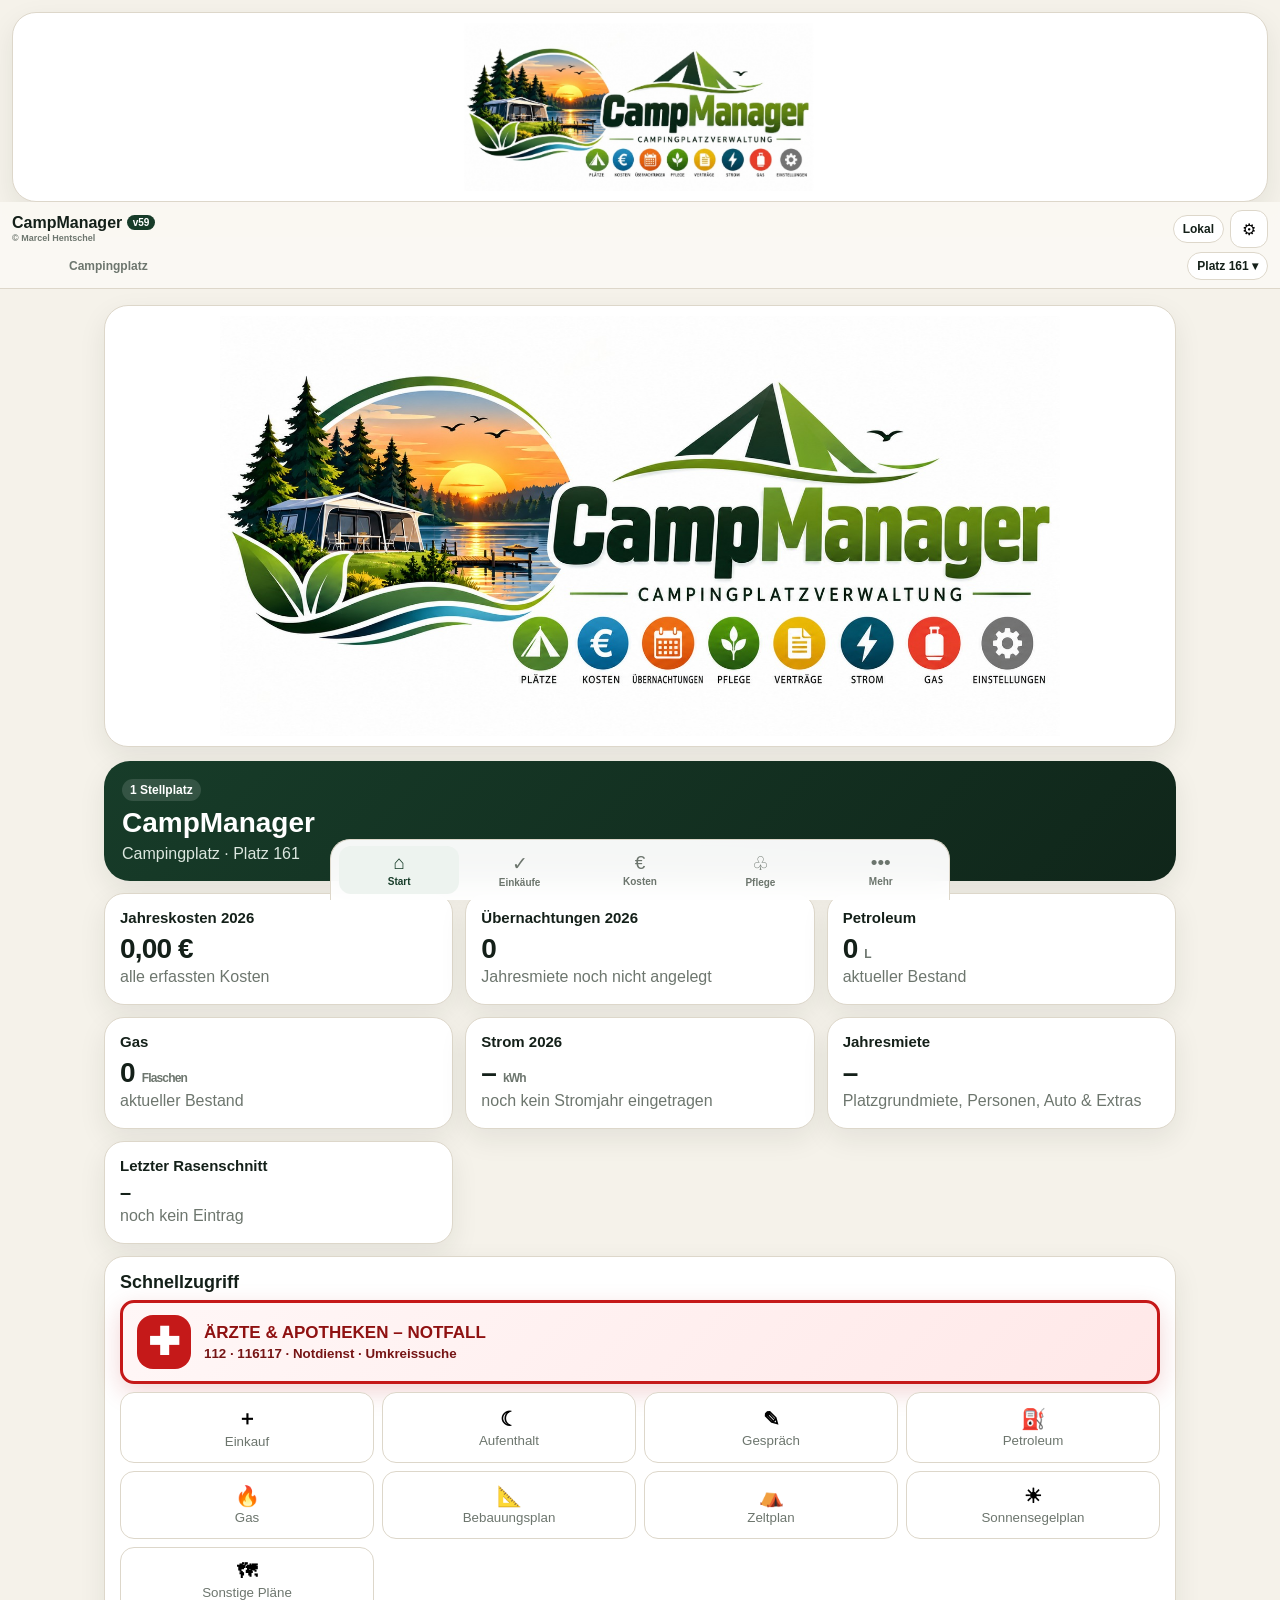
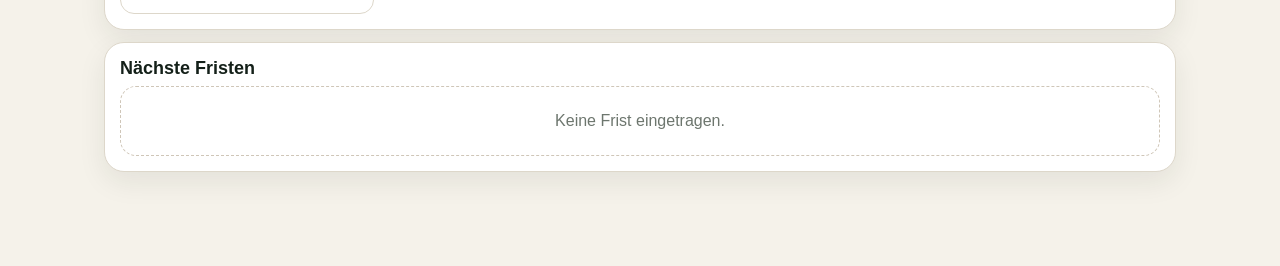
==== commit ae5fcaf7: "Add files via upload" ====
--- a/index.html
+++ b/index.html
@@ -12,7 +12,7 @@
 <meta name="apple-mobile-web-app-title" content="CampManager">
 <link rel="manifest" href="manifest.webmanifest">
 <link rel="apple-touch-icon" href="apple-touch-icon.png">
-<title>CampManager v58</title>
+<title>CampManager v59</title>
 <style>
 :root{
  --bg:#f5f2ea;--card:#fff;--ink:#142019;--muted:#6d766e;--line:#ddd7ca;
@@ -166,7 +166,7 @@
 <header class="top">
  <div class="toprow">
   <button class="brand brandtextonly" id="homeBtn" type="button">
-   <div class="brandcopy"><b>CampManager <span class="ver">v58</span></b><small class="copyright">© Marcel Hentschel</small></div>
+   <div class="brandcopy"><b>CampManager <span class="ver">v59</span></b><small class="copyright">© Marcel Hentschel</small></div>
   </button>
   <div class="topright">
    <span class="status" id="syncStatus">Lokal</span>
@@ -217,9 +217,9 @@
 <script>
 (()=>{'use strict';
 
-const APP_VERSION=58;
-const KEY='campmanager_complete_v58';
-const OLD=['campmanager_complete_v57','campmanager_complete_v56','campmanager_complete_v55','campmanager_complete_v54','campmanager_complete_v53','campmanager_complete_v52','campmanager_complete_v51','campmanager_complete_v50','campmanager_complete_v49','campmanager_complete_v48','campmanager_complete_v47','campmanager_complete_v46','campmanager_complete_v45','campmanager_complete_v44','campmanager_complete_v43','campmanager_complete_v42','campmanager_complete_v41','campmanager_complete_v40','campmanager_complete_v39','campmanager_complete_v38','campmanager_complete_v37','campmanager_complete_v36','campmanager_complete_v35','campmanager_complete_v34','campmanager_complete_v33','campmanager_complete_v32','campmanager_complete_v31','campmanager_complete_v30','campmanager_complete_v29','campmanager_complete_v28','campmanager_complete_v27','campmanager_complete_v26','campmanager_complete_v25','campmanager_complete_v24','campmanager_complete_v23','campmanager_complete_v22','campmanager_complete_v21','campmanager_complete_v20','campmanager_complete_v19','campmanager_complete_v18','campmanager_complete_v17','campmanager_complete_v16','campmanager_complete_v15','campmanager_complete_v14','campmanager_complete_v13','campmanager_complete_v12','campmanager_complete_v11','campmanager_complete_v10','campmanager_complete_v9','campmanager_complete_v8','campmanager_complete_v7','campmanager_complete_v6','campmanager_full_v5','campmanager_full_v4','campmanager_full_v3','campmanager_full_v2','campmanager_full_v1'];
+const APP_VERSION=59;
+const KEY='campmanager_complete_v59';
+const OLD=['campmanager_complete_v58','campmanager_complete_v57','campmanager_complete_v56','campmanager_complete_v55','campmanager_complete_v54','campmanager_complete_v53','campmanager_complete_v52','campmanager_complete_v51','campmanager_complete_v50','campmanager_complete_v49','campmanager_complete_v48','campmanager_complete_v47','campmanager_complete_v46','campmanager_complete_v45','campmanager_complete_v44','campmanager_complete_v43','campmanager_complete_v42','campmanager_complete_v41','campmanager_complete_v40','campmanager_complete_v39','campmanager_complete_v38','campmanager_complete_v37','campmanager_complete_v36','campmanager_complete_v35','campmanager_complete_v34','campmanager_complete_v33','campmanager_complete_v32','campmanager_complete_v31','campmanager_complete_v30','campmanager_complete_v29','campmanager_complete_v28','campmanager_complete_v27','campmanager_complete_v26','campmanager_complete_v25','campmanager_complete_v24','campmanager_complete_v23','campmanager_complete_v22','campmanager_complete_v21','campmanager_complete_v20','campmanager_complete_v19','campmanager_complete_v18','campmanager_complete_v17','campmanager_complete_v16','campmanager_complete_v15','campmanager_complete_v14','campmanager_complete_v13','campmanager_complete_v12','campmanager_complete_v11','campmanager_complete_v10','campmanager_complete_v9','campmanager_complete_v8','campmanager_complete_v7','campmanager_complete_v6','campmanager_full_v5','campmanager_full_v4','campmanager_full_v3','campmanager_full_v2','campmanager_full_v1'];
 const CFG='campmanager_cloud_cfg_v16', SES='campmanager_cloud_session_v16', BACKUP_DAY='campmanager_backup_day_v23', MONTH_BACKUP='campmanager_month_backup_v23', MONTH_SNOOZE='campmanager_month_backup_snooze_v23';
 const HEALTH_PREF='campmanager_health_pref_v1', HEALTH_CACHE='campmanager_health_cache_v1';
 const $=(s,r=document)=>r.querySelector(s), $$=(s,r=document)=>[...r.querySelectorAll(s)];
@@ -236,15 +236,27 @@
 const nights=(a,b)=>a&&b?Math.max(0,Math.round((dparse(b)-dparse(a))/86400000)):0;
 
 function blankPlace(name='Campingplatz',pitch='161'){
- return {id:uid(),site:{campName:name,pitch,area:'',notes:'',photoData:''},shopping:[],costs:[],annualRent:[],deposit:{date:'',amount:''},insurance:{company:'',billingPeriod:'yearly',amount:'',startDate:'',noticePeriod:'',phone:''},insuranceClaims:[],petroleum:[],gasBottles:[],electricity:[],travelCosts:[],stays:[],lawn:[],caravanWash:[],hedge:[],contracts:[],gasChecks:[],deadlines:[],deadlineStates:{},documents:[],conversations:[]}
+ return {id:uid(),site:{campName:name,pitch,area:'',notes:'',photoData:''},shopping:[],costs:[],annualRent:[],deposit:{date:'',amount:''},insurance:{company:'',billingPeriod:'yearly',amount:'',startDate:'',noticePeriod:'',phone:''},insurances:[],taxes:[],insuranceClaims:[],petroleum:[],gasBottles:[],electricity:[],travelCosts:[],stays:[],lawn:[],caravanWash:[],hedge:[],contracts:[],gasChecks:[],deadlines:[],deadlineStates:{},documents:[],conversations:[]}
 }
 function defaults(){
  const p=blankPlace('Campingplatz','161');
- return {version:52,updatedAt:new Date().toISOString(),activePlaceId:p.id,family:[{id:uid(),name:'Marcel',birthDate:''},{id:uid(),name:'Denise',birthDate:''},{id:uid(),name:'Leon',birthDate:''},{id:uid(),name:'Luca',birthDate:''}],places:[p]}
+ return {version:59,updatedAt:new Date().toISOString(),activePlaceId:p.id,family:[{id:uid(),name:'Marcel',birthDate:''},{id:uid(),name:'Denise',birthDate:''},{id:uid(),name:'Leon',birthDate:''},{id:uid(),name:'Luca',birthDate:''}],places:[p]}
 }
 function normFamily(list,fallback=[]){
  const src=Array.isArray(list)?list:fallback;
  return src.map(x=>({id:x?.id||uid(),name:String(x?.name||''),birthDate:String(x?.birthDate||'')}))
+}
+function normInsuranceRecord(x={}){
+ return {id:x.id||uid(),type:String(x.type||''),company:String(x.company||''),policyNumber:String(x.policyNumber||''),billingPeriod:x.billingPeriod||'yearly',amount:x.amount??'',startDate:String(x.startDate||''),endDate:String(x.endDate||''),noticePeriod:String(x.noticePeriod||''),phone:String(x.phone||'')}
+}
+function insuranceListFromRaw(p={}){
+ if(Array.isArray(p.insurances))return p.insurances.map(normInsuranceRecord);
+ const x=p.insurance&&typeof p.insurance==='object'?p.insurance:null;
+ if(x&&(x.company||x.startDate||x.noticePeriod||x.phone||Number(x.amount||0)))return [normInsuranceRecord(x)];
+ return []
+}
+function normTaxRecord(x={}){
+ return {id:x.id||uid(),name:String(x.name||'Steuer'),billingPeriod:x.billingPeriod||'yearly',amount:x.amount??'',startDate:String(x.startDate||''),endDate:String(x.endDate||''),note:String(x.note||'')}
 }
 function normPlace(p={}){
  return {
@@ -255,6 +267,8 @@
   annualRent:Array.isArray(p.annualRent)?p.annualRent:[],
   deposit:p.deposit&&typeof p.deposit==='object'?{date:p.deposit.date||'',amount:p.deposit.amount??''}:{date:'',amount:''},
   insurance:p.insurance&&typeof p.insurance==='object'?{company:p.insurance.company||'',billingPeriod:p.insurance.billingPeriod||'yearly',amount:p.insurance.amount??'',startDate:p.insurance.startDate||'',noticePeriod:p.insurance.noticePeriod||'',phone:p.insurance.phone||''}:{company:'',billingPeriod:'yearly',amount:'',startDate:'',noticePeriod:'',phone:''},
+  insurances:insuranceListFromRaw(p),
+  taxes:Array.isArray(p.taxes)?p.taxes.map(normTaxRecord):[],
   insuranceClaims:Array.isArray(p.insuranceClaims)?p.insuranceClaims:[],
   petroleum:Array.isArray(p.petroleum)?p.petroleum:[],
   gasBottles:Array.isArray(p.gasBottles)?p.gasBottles:[],
@@ -276,10 +290,10 @@
  const d=defaults(); if(!raw||typeof raw!=='object')return d;
  if(Array.isArray(raw.places)&&raw.places.length){
   const places=raw.places.map(normPlace);
-  return {version:52,updatedAt:raw.updatedAt||new Date().toISOString(),activePlaceId:places.some(p=>p.id===raw.activePlaceId)?raw.activePlaceId:places[0].id,family:normFamily(raw.family,d.family),places}
+  return {version:59,updatedAt:raw.updatedAt||new Date().toISOString(),activePlaceId:places.some(p=>p.id===raw.activePlaceId)?raw.activePlaceId:places[0].id,family:normFamily(raw.family,d.family),places}
  }
  const p=normPlace(raw);
- return {version:52,updatedAt:raw.updatedAt||new Date().toISOString(),activePlaceId:p.id,family:normFamily(raw.family,d.family),places:[p]}
+ return {version:59,updatedAt:raw.updatedAt||new Date().toISOString(),activePlaceId:p.id,family:normFamily(raw.family,d.family),places:[p]}
 }
 function load(){
  try{
@@ -292,7 +306,7 @@
 const tab={costs:'overview',care:'lawn',more:'stays'};
 function place(){return state.places.find(p=>p.id===state.activePlaceId)||state.places[0]}
 function persist(){
- state.version=46;state.updatedAt=new Date().toISOString();
+ state.version=59;state.updatedAt=new Date().toISOString();
  try{localStorage.setItem(KEY,JSON.stringify(state));return true}catch(e){toast('Speichern im Browser fehlgeschlagen');return false}
 }
 function save(){const ok=persist();render();schedulePush();scheduleDailyBackup();return ok}
@@ -486,20 +500,40 @@
 }
 function insurancePeriodLabel(v){return v==='monthly'?'Monatlich':v==='quarterly'?'Quartalsweise':'Jährlich'}
 function insurancePaymentsPerYear(v){return v==='monthly'?12:v==='quarterly'?4:1}
-function insuranceAnnualCost(p,y){
- const x=p?.insurance;if(!x)return 0;
- if(x.startDate&&Number(String(x.startDate).slice(0,4))>Number(y))return 0;
- return Number(x.amount||0)*insurancePaymentsPerYear(x.billingPeriod||'yearly')
-}
-function insuranceConfigured(p){const x=p?.insurance||{};return !!(x.company||x.startDate||x.noticePeriod||x.phone||Number(x.amount||0))}
-function insuranceDocs(p){return (p.documents||[]).filter(x=>x.category==='insurance')}
+function recurringMonthsInYear(x,y){
+ const start=`${y}-01-01`,end=`${y}-12-31`;
+ if(x?.startDate&&x.startDate>end)return 0;
+ if(x?.endDate&&x.endDate<start)return 0;
+ let sm=1,em=12;
+ if(x?.startDate&&Number(x.startDate.slice(0,4))===Number(y))sm=Number(x.startDate.slice(5,7))||1;
+ if(x?.endDate&&Number(x.endDate.slice(0,4))===Number(y))em=Number(x.endDate.slice(5,7))||12;
+ return Math.max(0,em-sm+1)
+}
+function recurringPaymentsForMonths(period,months){
+ const m=Math.max(0,Number(months)||0);if(!m)return 0;
+ return period==='monthly'?m:period==='quarterly'?Math.ceil(m/3):1
+}
+function insuranceList(p){return Array.isArray(p?.insurances)?p.insurances:[]}
+function insuranceAnnualCostItem(x,y){
+ const months=recurringMonthsInYear(x,y),payments=recurringPaymentsForMonths(x?.billingPeriod||'yearly',months);
+ return Number(x?.amount||0)*payments
+}
+function insuranceAnnualCost(p,y){return insuranceList(p).reduce((sum,x)=>sum+insuranceAnnualCostItem(x,y),0)}
+function insuranceConfigured(p){return insuranceList(p).length>0}
+function insuranceDocs(p,insuranceId=null){return (p.documents||[]).filter(x=>x.category==='insurance'&&(!insuranceId||String(x.insuranceId||'')===String(insuranceId)))}
 function insuranceClaimPhotos(p,claimId){return (p.documents||[]).filter(x=>x.category==='insurance_claim'&&x.claimId===claimId)}
-
+function insuranceName(p,id){const x=insuranceList(p).find(v=>String(v.id)===String(id));return x?.company||x?.type||'Nicht zugeordnet'}
+function taxAnnualCostItem(x,y){
+ const months=recurringMonthsInYear(x,y),payments=recurringPaymentsForMonths(x?.billingPeriod||'yearly',months);
+ return Number(x?.amount||0)*payments
+}
+function taxAnnualCost(p,y){return (p.taxes||[]).reduce((sum,x)=>sum+taxAnnualCostItem(x,y),0)}
 function costData(p,y){
- const d={annual:0,deposit:0,insurance:0,repairs:0,purchases:0,other:0,electricity:0,travel:0,petroleum:0,gasBottles:0,gas:0,contracts:0};
+ const d={annual:0,deposit:0,insurance:0,taxes:0,repairs:0,purchases:0,other:0,electricity:0,travel:0,petroleum:0,gasBottles:0,gas:0,contracts:0};
  const r=annualRentFor(p,y);if(r)d.annual+=annualRentTotal(r,p);
  if(p.deposit?.date&&String(p.deposit.date).startsWith(String(y)))d.deposit+=Number(p.deposit.amount||0);
  d.insurance+=insuranceAnnualCost(p,y);
+ d.taxes+=taxAnnualCost(p,y);
  p.costs.filter(x=>Number(x.year)===Number(y)).forEach(x=>{const k=x.category||'other';d[k]=(d[k]||0)+Number(x.amount||0)});
  p.electricity.filter(x=>Number(x.year)===Number(y)).forEach(x=>d.electricity+=electricityCalc(x).total);
  (p.travelCosts||[]).filter(x=>x.date&&(x.date||'').startsWith(String(y))).forEach(x=>d.travel+=travelCalc(x).cost);
@@ -565,19 +599,21 @@
  <div class="grid" style="margin-top:0">
   <button class="card half cardaction" data-costjump="annualRent"><h2>🏕️ Jahresmiete</h2><p>Grundbetrag, Personen, Autos & Anhänger</p></button>
   <button class="card half cardaction" data-costjump="deposit"><h2>🔐 Kaution</h2><p>Einmalig gezahlt · Datum & Summe</p></button>
-  <button class="card half cardaction" data-costjump="insurance"><h2>🛡️ Versicherung</h2><p>Vertrag, Beiträge, Schäden & Dokumente</p></button>
+  <button class="card half cardaction" data-costjump="insurance"><h2>🛡️ Versicherungen</h2><p>Mehrere Verträge, Beiträge, Schäden & Dokumente</p></button>
+  <button class="card half cardaction" data-costjump="taxes"><h2>🧾 Steuer</h2><p>Monatlich, quartalsweise oder jährlich</p></button>
   <button class="card half cardaction" data-costjump="travel"><h2>🚗 Hin- & Rückfahrten</h2><p>Kilometer, Zeit, Verbrauch & Kraftstoffkosten</p></button>
   <button class="card half cardaction" data-costjump="closing"><h2>📄 Jahresabschluss</h2><p>Komplette Jahresübersicht als PDF</p></button>
  </div>
- ${tabs('costs',[['overview','Übersicht'],['comparison','Jahresvergleich'],['annualRent','Jahresmiete'],['deposit','Kaution'],['insurance','Versicherung'],['electricity','Strom'],['travel','Fahrten'],['closing','Jahresabschluss'],['costs','Kosten'],['petroleum','Petroleum'],['gasbottles','Gas']])}
- ${t==='overview'?costOverview(p):t==='comparison'?comparisonPanel(p):t==='annualRent'?annualRentPanel(p):t==='deposit'?depositPanel(p):t==='insurance'?insurancePanel(p):t==='electricity'?electricityRows(p):t==='travel'?travelPanel(p):t==='closing'?closingPanel(p):t==='costs'?costRows(p):t==='petroleum'?petroleumRows(p):gasBottlePanel(p)}`
+ ${tabs('costs',[['overview','Übersicht'],['comparison','Jahresvergleich'],['annualRent','Jahresmiete'],['deposit','Kaution'],['insurance','Versicherungen'],['taxes','Steuer'],['electricity','Strom'],['travel','Fahrten'],['closing','Jahresabschluss'],['costs','Kosten'],['petroleum','Petroleum'],['gasbottles','Gas']])}
+ ${t==='overview'?costOverview(p):t==='comparison'?comparisonPanel(p):t==='annualRent'?annualRentPanel(p):t==='deposit'?depositPanel(p):t==='insurance'?insurancePanel(p):t==='taxes'?taxPanel(p):t==='electricity'?electricityRows(p):t==='travel'?travelPanel(p):t==='closing'?closingPanel(p):t==='costs'?costRows(p):t==='petroleum'?petroleumRows(p):gasBottlePanel(p)}`
 }
 function costOverview(p){
  const y=yearNow(),d=costData(p,y),tot=Object.values(d).reduce((a,b)=>a+b,0);
  const rows=[
   {k:'annual',label:'Jahresmiete / Platz',hint:'Grundmiete, Übernachtungstarife, Auto, Anhänger und Extras',count:annualRentFor(p,y)?1:0},
   {k:'deposit',label:'Kaution (einmalig)',hint:'Einmalige Kautionszahlung für den Stellplatz',count:p.deposit?.date&&String(p.deposit.date).startsWith(String(y))?1:0},
-  {k:'insurance',label:'Versicherung',hint:'Versicherungsbeiträge und zugeordnete Versicherungsdaten',count:insuranceConfigured(p)?1:0},
+  {k:'insurance',label:'Versicherungen',hint:'Alle laufenden Versicherungsbeiträge',count:insuranceList(p).length},
+  {k:'taxes',label:'Steuer',hint:'Monatliche, quartalsweise und jährliche Steuerzahlungen',count:(p.taxes||[]).length},
   {k:'repairs',label:'Reparaturen',hint:'Reparaturen und Instandhaltung',count:(p.costs||[]).filter(x=>Number(x.year)===Number(y)&&x.category==='repairs').length},
   {k:'purchases',label:'Neuanschaffungen',hint:'Neu gekaufte Geräte, Möbel oder Zubehör',count:(p.costs||[]).filter(x=>Number(x.year)===Number(y)&&x.category==='purchases').length},
   {k:'other',label:'Sonstiges',hint:'Weitere manuell erfasste Kosten',count:(p.costs||[]).filter(x=>Number(x.year)===Number(y)&&x.category==='other').length},
@@ -593,7 +629,7 @@
 
 function comparisonPanel(p){
  const years=yearsFor(p).slice(0,6),rows=years.map(y=>{const d=costData(p,y),total=Object.values(d).reduce((a,b)=>a+b,0);return {y,d,total}});
- return `<div class="notice good"><b>Jahresvergleich:</b> Gesamtkosten und wichtige Kostenblöcke im direkten Vergleich.</div><div style="overflow:auto"><table class="comparetable"><tr><th>Jahr</th><th>Gesamt</th><th>Änderung</th><th>Jahresmiete</th><th>Kaution</th><th>Versicherung</th><th>Strom</th><th>Fahrten</th><th>Petroleum</th><th>Gas</th><th>Verträge</th></tr>${rows.map((r,i)=>{const prev=rows[i+1],delta=prev&&prev.total?((r.total-prev.total)/prev.total*100):null;return `<tr><td><b>${r.y}</b></td><td>${money(r.total)}</td><td>${delta==null?'–':`<span class="delta ${delta>0?'up':delta<0?'down':''}">${delta>0?'+':''}${num(delta,1)} %</span>`}</td><td>${money(r.d.annual)}</td><td>${money(r.d.deposit)}</td><td>${money(r.d.insurance)}</td><td>${money(r.d.electricity)}</td><td>${money(r.d.travel)}</td><td>${money(r.d.petroleum)}</td><td>${money(r.d.gasBottles)}</td><td>${money(r.d.contracts)}</td></tr>`}).join('')}</table></div>`
+ return `<div class="notice good"><b>Jahresvergleich:</b> Gesamtkosten und wichtige Kostenblöcke im direkten Vergleich.</div><div style="overflow:auto"><table class="comparetable"><tr><th>Jahr</th><th>Gesamt</th><th>Änderung</th><th>Jahresmiete</th><th>Kaution</th><th>Versicherungen</th><th>Steuer</th><th>Strom</th><th>Fahrten</th><th>Petroleum</th><th>Gas</th><th>Verträge</th></tr>${rows.map((r,i)=>{const prev=rows[i+1],delta=prev&&prev.total?((r.total-prev.total)/prev.total*100):null;return `<tr><td><b>${r.y}</b></td><td>${money(r.total)}</td><td>${delta==null?'–':`<span class="delta ${delta>0?'up':delta<0?'down':''}">${delta>0?'+':''}${num(delta,1)} %</span>`}</td><td>${money(r.d.annual)}</td><td>${money(r.d.deposit)}</td><td>${money(r.d.insurance)}</td><td>${money(r.d.taxes)}</td><td>${money(r.d.electricity)}</td><td>${money(r.d.travel)}</td><td>${money(r.d.petroleum)}</td><td>${money(r.d.gasBottles)}</td><td>${money(r.d.contracts)}</td></tr>`}).join('')}</table></div>`
 }
 function annualRentPanel(p){
  const rows=[...p.annualRent].sort((a,b)=>Number(b.year)-Number(a.year)),familyMissing=(state.family||[]).filter(x=>!x.birthDate);
@@ -645,68 +681,72 @@
 
 
 function insurancePanel(p){
- const x=p.insurance||{},annual=insuranceAnnualCost(p,yearNow()),claims=[...(p.insuranceClaims||[])].sort((a,b)=>String(b.date||'').localeCompare(String(a.date||''))),docs=insuranceDocs(p);
- return `<div class="notice good"><b>Versicherung:</b> Vertragsdaten, laufende Beiträge, Schäden und Unterlagen an einem Ort. Der Jahreswert wird automatisch aus der gewählten Zahlweise berechnet.</div>
- <div class="grid">
-  <div class="card half"><h2>Versicherungsvertrag</h2>${insuranceConfigured(p)?`<p><b>${esc(x.company||'Versicherung')}</b></p><p>Zahlung: ${insurancePeriodLabel(x.billingPeriod)} · ${money(x.amount)} je Zahlung</p><p>Jahreswert: <b>${money(annual)}</b></p><p>Vertragsbeginn: ${fmt(x.startDate)}</p><p>Kündigungsfrist: ${esc(x.noticePeriod||'–')}</p>${x.phone?`<p>Telefon: <a href="tel:${esc(x.phone)}">${esc(x.phone)}</a></p>`:''}`:'<p>Noch keine Versicherungsdaten hinterlegt.</p>'}<div class="toolbar"><button class="btn" data-insurance-edit>${insuranceConfigured(p)?'✎ Bearbeiten':'＋ Versicherung anlegen'}</button></div></div>
-  <div class="card half"><h2>Beitrag</h2><div class="metric">${money(annual)}</div><p>hochgerechnet pro Jahr</p><div class="rowsub">${insurancePeriodLabel(x.billingPeriod||'yearly')} · ${money(x.amount||0)} je Zahlung</div></div>
- </div>
- <div class="divider"></div>
- <h2>Schäden</h2>
- <div class="toolbar"><button class="btn" data-claim-add>＋ Schaden erfassen</button></div>
- ${claims.length?`<div class="list">${claims.map(c=>{const photos=insuranceClaimPhotos(p,c.id);return `<div class="row"><div class="rowmain"><div class="rowtitle">⚠️ ${esc(c.title||'Schaden')} · ${fmt(c.date)}</div><div class="rowsub">${esc(c.description||'')}</div><div class="rowsub">${photos.length} ${photos.length===1?'Foto':'Fotos'}</div>${photos.length?`<div class="toolbar">${photos.map(ph=>`<button class="mini" data-docopen="${ph.id}">📷 ${esc(ph.title||'Foto')}</button>`).join('')}</div>`:''}</div><div class="rowactions"><button class="mini" data-claim-camera="${c.id}">📷 Kamera</button><button class="mini" data-claim-upload="${c.id}">＋ Foto</button><button class="mini" data-claim-edit="${c.id}">✎</button><button class="mini danger" data-claim-del="${c.id}">×</button></div></div>`}).join('')}</div>`:empty('Noch kein Schaden erfasst.')}
- <div class="divider"></div>
- <h2>Versicherungsdokumente</h2>
- <div class="notice"><b>Scanner & Dateien:</b> Versicherungsschein, Beitragsrechnung, Schriftverkehr oder andere Unterlagen hier speichern.</div>
- <div class="toolbar"><button class="btn" data-insdoc-camera>📷 Dokument scannen</button><button class="btn sec" data-insdoc-file>📁 Datei hinzufügen</button></div>
- ${docs.length?`<div class="docgrid">${docs.map(x=>`<div class="doc"><div class="docthumb" data-docopen="${x.id}">${x.mime?.startsWith('image/')?'🧾':'📄'}</div><div class="rowtitle" style="margin-top:8px">${esc(x.title||'Versicherungsdokument')}${x.cloudPath?'<span class="cloudtag">Cloud</span>':'<span class="cloudtag">lokal</span>'}</div><div class="rowsub">${fmt(x.date)}</div><div class="toolbar"><button class="mini" data-docopen="${x.id}">Öffnen</button><button class="mini" data-docedit="${x.id}">✎</button><button class="mini danger" data-docdel="${x.id}">×</button></div></div>`).join('')}</div>`:empty('Noch keine Versicherungsdokumente gespeichert.')}`
-}
-function insuranceEditor(){
- const x=place().insurance||{};
- modal('Versicherung',`<form id="insuranceForm"><div class="formgrid">${field('Versicherungsgesellschaft','company',x.company,'text','required')}${select('Zahlung','billingPeriod',x.billingPeriod||'yearly',[['monthly','Monatlich'],['quarterly','Quartalsweise'],['yearly','Jahresbeitrag']])}${field('Summe je Zahlung €','amount',x.amount,'number','required min="0" step="0.01"')}${field('Vertragsbeginn','startDate',x.startDate,'date')}${field('Kündigungsfrist','noticePeriod',x.noticePeriod,'text')}${field('Telefonnummer','phone',x.phone,'tel')}</div></form>`,actions('insuranceForm'))
+ const y=yearNow(),list=insuranceList(p),annual=insuranceAnnualCost(p,y),claims=[...(p.insuranceClaims||[])].sort((a,b)=>String(b.date||'').localeCompare(String(a.date||''))),docs=insuranceDocs(p);
+ return `<div class="notice good"><b>Versicherungen:</b> Du kannst beliebig viele Versicherungen hinterlegen. Bestehende Versicherungsdaten werden automatisch übernommen. Jahreswerte werden aus Zahlweise und aktiven Monaten berechnet.</div>
+ <div class="toolbar"><button class="btn" data-insurance-add>＋ Versicherung hinzufügen</button></div>
+ <div class="grid"><div class="card half"><h2>Versicherungen</h2><div class="metric">${num(list.length)}</div><p>hinterlegt</p></div><div class="card half"><h2>Jahreswert ${y}</h2><div class="metric">${money(annual)}</div><p>alle Versicherungen zusammen</p></div></div>
+ ${list.length?`<div class="list" style="margin-top:12px">${list.map(x=>{const a=insuranceAnnualCostItem(x,y),months=recurringMonthsInYear(x,y),payments=recurringPaymentsForMonths(x.billingPeriod||'yearly',months);return `<div class="row"><div class="rowmain"><div class="rowtitle">🛡️ ${esc(x.company||x.type||'Versicherung')}</div><div class="rowsub">${x.type?esc(x.type)+' · ':''}${insurancePeriodLabel(x.billingPeriod)} · ${money(x.amount)} je Zahlung · ${payments} Zahlung(en) in ${y}</div><div class="rowsub">Jahreswert: <b>${money(a)}</b>${x.policyNumber?' · Nr. '+esc(x.policyNumber):''}</div><div class="rowsub">Beginn ${fmt(x.startDate)}${x.endDate?' · Ende '+fmt(x.endDate):''} · Kündigungsfrist ${esc(x.noticePeriod||'–')}${x.phone?' · '+esc(x.phone):''}</div></div><div class="rowactions"><button class="mini" data-insurance-claim="${esc(x.id)}">＋ Schaden</button><button class="mini" data-insdoc-camera="${esc(x.id)}">📷</button><button class="mini" data-insdoc-file="${esc(x.id)}">📁</button><button class="mini" data-insurance-edit="${esc(x.id)}">✎</button><button class="mini danger" data-insurance-del="${esc(x.id)}">×</button></div></div>`}).join('')}</div>`:empty('Noch keine Versicherung hinterlegt.')}
+ <div class="divider"></div><h2>Schäden</h2><div class="toolbar"><button class="btn sec" data-claim-add>＋ Schaden erfassen</button></div>
+ ${claims.length?`<div class="list">${claims.map(c=>{const photos=insuranceClaimPhotos(p,c.id);return `<div class="row"><div class="rowmain"><div class="rowtitle">⚠️ ${esc(c.title||'Schaden')} · ${fmt(c.date)}</div><div class="rowsub">Versicherung: ${esc(insuranceName(p,c.insuranceId))}</div><div class="rowsub">${esc(c.description||'')}</div><div class="rowsub">${photos.length} ${photos.length===1?'Foto':'Fotos'}</div>${photos.length?`<div class="toolbar">${photos.map(ph=>`<button class="mini" data-docopen="${ph.id}">📷 ${esc(ph.title||'Foto')}</button>`).join('')}</div>`:''}</div><div class="rowactions"><button class="mini" data-claim-camera="${c.id}">📷 Kamera</button><button class="mini" data-claim-upload="${c.id}">＋ Foto</button><button class="mini" data-claim-edit="${c.id}">✎</button><button class="mini danger" data-claim-del="${c.id}">×</button></div></div>`}).join('')}</div>`:empty('Noch kein Schaden erfasst.')}
+ <div class="divider"></div><h2>Versicherungsdokumente</h2><div class="notice"><b>Scanner & Dateien:</b> Dokumente können einer Versicherung zugeordnet werden. Alte Dokumente bleiben als „Nicht zugeordnet“ erhalten.</div>
+ ${docs.length?`<div class="docgrid">${docs.map(x=>`<div class="doc"><div class="docthumb" data-docopen="${x.id}">${x.mime?.startsWith('image/')?'🧾':'📄'}</div><div class="rowtitle" style="margin-top:8px">${esc(x.title||'Versicherungsdokument')}${x.cloudPath?'<span class="cloudtag">Cloud</span>':'<span class="cloudtag">lokal</span>'}</div><div class="rowsub">${esc(insuranceName(p,x.insuranceId))} · ${fmt(x.date)}</div><div class="toolbar"><button class="mini" data-docopen="${x.id}">Öffnen</button><button class="mini" data-docedit="${x.id}">✎</button><button class="mini danger" data-docdel="${x.id}">×</button></div></div>`).join('')}</div>`:empty('Noch keine Versicherungsdokumente gespeichert.')}`
+}
+function insuranceEditor(id=null){
+ const p=place(),x=id?insuranceList(p).find(v=>String(v.id)===String(id)):null,e=x||{};
+ modal(x?'Versicherung bearbeiten':'Versicherung hinzufügen',`<form id="insuranceForm" data-id="${esc(x?.id||'')}"><div class="formgrid">${field('Art / Bezeichnung','type',e.type||'','text')}${field('Versicherungsgesellschaft','company',e.company||'','text','required')}${field('Versicherungsnummer','policyNumber',e.policyNumber||'','text')}${select('Zahlung','billingPeriod',e.billingPeriod||'yearly',[['monthly','Monatlich'],['quarterly','Quartalsweise'],['yearly','Jährlich']])}${field('Summe je Zahlung €','amount',e.amount,'number','required min="0" step="0.01"')}${field('Vertragsbeginn','startDate',e.startDate,'date')}${field('Vertragsende','endDate',e.endDate,'date')}${field('Kündigungsfrist','noticePeriod',e.noticePeriod,'text')}${field('Telefonnummer','phone',e.phone,'tel')}</div></form>`,actions('insuranceForm'))
 }
 function saveInsurance(form){
- const d=Object.fromEntries(new FormData(form).entries());
- place().insurance={company:d.company||'',billingPeriod:d.billingPeriod||'yearly',amount:d.amount||'',startDate:d.startDate||'',noticePeriod:d.noticePeriod||'',phone:d.phone||''};
+ const p=place(),d=Object.fromEntries(new FormData(form).entries()),id=form.dataset.id||uid(),arr=p.insurances||(p.insurances=[]),old=arr.find(x=>String(x.id)===String(id));
+ const item=normInsuranceRecord({...old,...d,id});if(old)Object.assign(old,item);else arr.push(item);
  closeModal();save();toast('Versicherung gespeichert')
 }
-function insuranceClaimEditor(id=null){
- const p=place(),c=id?(p.insuranceClaims||[]).find(x=>x.id===id):null,e=c||{};
- modal(c?'Schaden bearbeiten':'Schaden erfassen',`<form id="insuranceClaimForm" data-id="${c?.id||''}"><div class="formgrid">${field('Schadendatum','date',e.date||today(),'date','required')}${field('Bezeichnung','title',e.title||'Schaden','text','required')}${area('Beschreibung','description',e.description||'')}</div></form>`,actions('insuranceClaimForm'))
+function deleteInsurance(id){
+ const p=place(),x=insuranceList(p).find(v=>String(v.id)===String(id));if(!x)return;
+ if(!confirm(`Versicherung „${x.company||x.type||'Versicherung'}“ wirklich löschen? Schäden und Dokumente bleiben erhalten und werden nur entkoppelt.`))return;
+ p.insurances=insuranceList(p).filter(v=>String(v.id)!==String(id));
+ (p.insuranceClaims||[]).forEach(c=>{if(String(c.insuranceId||'')===String(id))c.insuranceId=''});
+ (p.documents||[]).forEach(d=>{if(String(d.insuranceId||'')===String(id))d.insuranceId=''});
+ save();toast('Versicherung gelöscht')
+}
+function insuranceClaimEditor(id=null,presetInsuranceId=''){
+ const p=place(),c=id?(p.insuranceClaims||[]).find(x=>x.id===id):null,e=c||{},opts=[['','Nicht zugeordnet'],...insuranceList(p).map(x=>[x.id,x.company||x.type||'Versicherung'])];
+ modal(c?'Schaden bearbeiten':'Schaden erfassen',`<form id="insuranceClaimForm" data-id="${c?.id||''}"><div class="formgrid">${select('Versicherung','insuranceId',e.insuranceId||presetInsuranceId||'',opts)}${field('Schadendatum','date',e.date||today(),'date','required')}${field('Bezeichnung','title',e.title||'Schaden','text','required')}${area('Beschreibung','description',e.description||'')}</div></form>`,actions('insuranceClaimForm'))
 }
 function saveInsuranceClaim(form){
- const p=place(),id=form.dataset.id||uid(),d=Object.fromEntries(new FormData(form).entries()),arr=p.insuranceClaims||(p.insuranceClaims=[]),old=arr.find(x=>x.id===id),item={...(old||{}),id,date:d.date||today(),title:d.title||'Schaden',description:d.description||'',createdAt:old?.createdAt||new Date().toISOString()};
- if(old)Object.assign(old,item);else arr.push(item);
- closeModal();save();toast('Schaden gespeichert')
+ const p=place(),id=form.dataset.id||uid(),d=Object.fromEntries(new FormData(form).entries()),arr=p.insuranceClaims||(p.insuranceClaims=[]),old=arr.find(x=>x.id===id),item={...(old||{}),id,insuranceId:d.insuranceId||'',date:d.date||today(),title:d.title||'Schaden',description:d.description||'',createdAt:old?.createdAt||new Date().toISOString()};
+ if(old)Object.assign(old,item);else arr.push(item);closeModal();save();toast('Schaden gespeichert')
 }
 async function deleteInsuranceClaim(id){
  const p=place(),claim=(p.insuranceClaims||[]).find(x=>x.id===id);if(!claim)return;
  if(!confirm('Schaden und zugehörige Fotos wirklich löschen?'))return;
- const photos=insuranceClaimPhotos(p,id);
- for(const ph of photos){await dbDel(ph.id).catch(()=>{});if(ph.cloudPath)await deleteDocumentCloud(ph.cloudPath).catch(()=>{})}
- p.documents=(p.documents||[]).filter(x=>!(x.category==='insurance_claim'&&x.claimId===id));
- p.insuranceClaims=(p.insuranceClaims||[]).filter(x=>x.id!==id);
- save();toast('Schaden gelöscht')
+ const photos=insuranceClaimPhotos(p,id);for(const ph of photos){await dbDel(ph.id).catch(()=>{});if(ph.cloudPath)await deleteDocumentCloud(ph.cloudPath).catch(()=>{})}
+ p.documents=(p.documents||[]).filter(x=>!(x.category==='insurance_claim'&&x.claimId===id));p.insuranceClaims=(p.insuranceClaims||[]).filter(x=>x.id!==id);save();toast('Schaden gelöscht')
 }
 async function saveInsuranceFile(file,defaults={}){
  if(!file)return;if(file.size>25*1024*1024){toast('Datei zu groß');return}
  const id=uid(),blob=await compress(file);await dbPut(id,blob);let cloudPath='';
  if(cloudReady()&&session?.access_token){try{cloudPath=await uploadDocumentCloud(id,blob)}catch(e){console.warn(e);toast('Datei lokal gespeichert – Cloud folgt später')}}
- const meta={id,mime:blob.type||file.type,filename:file.name,size:blob.size,cloudPath,createdAt:new Date().toISOString(),date:today(),...defaults};
- place().documents.push(meta);save();toast('Datei gespeichert')
-}
-function pickInsuranceFile(kind,claimId='',camera=false){
- const input=document.createElement('input');input.type='file';input.style.display='none';
- input.accept=camera?'image/*':(kind==='claim'?'image/*':'image/*,application/pdf');
- if(camera)input.setAttribute('capture','environment');
- document.body.appendChild(input);
+ const meta={id,mime:blob.type||file.type,filename:file.name,size:blob.size,cloudPath,createdAt:new Date().toISOString(),date:today(),...defaults};place().documents.push(meta);save();toast('Datei gespeichert')
+}
+function pickInsuranceFile(kind,claimId='',camera=false,insuranceId=''){
+ const input=document.createElement('input');input.type='file';input.style.display='none';input.accept=camera?'image/*':(kind==='claim'?'image/*':'image/*,application/pdf');if(camera)input.setAttribute('capture','environment');document.body.appendChild(input);
  input.onchange=async()=>{const f=input.files?.[0];input.remove();if(!f)return;
-  if(kind==='claim')await saveInsuranceFile(f,{category:'insurance_claim',claimId,title:'Schadenfoto'});
-  else await saveInsuranceFile(f,{category:'insurance',title:'Versicherungsdokument'})
- };
- input.oncancel=()=>input.remove();input.click()
-}
-
+  if(kind==='claim'){const claim=(place().insuranceClaims||[]).find(x=>x.id===claimId);await saveInsuranceFile(f,{category:'insurance_claim',claimId,insuranceId:claim?.insuranceId||insuranceId||'',title:'Schadenfoto'})}
+  else await saveInsuranceFile(f,{category:'insurance',insuranceId:insuranceId||'',title:'Versicherungsdokument'})
+ };input.oncancel=()=>input.remove();input.click()
+}
+function taxPanel(p){
+ const y=yearNow(),rows=[...(p.taxes||[])],total=taxAnnualCost(p,y);
+ return `<div class="notice good"><b>Steuer:</b> Mehrere Steuerpositionen möglich. Zahlung wahlweise monatlich, quartalsweise oder jährlich; der Jahreswert wird automatisch berechnet.</div><div class="toolbar"><button class="btn" data-tax-add>＋ Steuer hinzufügen</button></div><div class="grid"><div class="card half"><h2>Steuerpositionen</h2><div class="metric">${num(rows.length)}</div></div><div class="card half"><h2>Jahreswert ${y}</h2><div class="metric">${money(total)}</div></div></div>${rows.length?`<div class="list" style="margin-top:12px">${rows.map(x=>{const months=recurringMonthsInYear(x,y),payments=recurringPaymentsForMonths(x.billingPeriod||'yearly',months),annual=taxAnnualCostItem(x,y);return `<div class="row"><div class="rowmain"><div class="rowtitle">🧾 ${esc(x.name||'Steuer')}</div><div class="rowsub">${insurancePeriodLabel(x.billingPeriod)} · ${money(x.amount)} je Zahlung · ${payments} Zahlung(en) in ${y}</div><div class="rowsub">Jahreswert: <b>${money(annual)}</b> · Beginn ${fmt(x.startDate)}${x.endDate?' · Ende '+fmt(x.endDate):''}</div>${x.note?`<div class="rowsub">${esc(x.note)}</div>`:''}</div><div class="rowactions"><button class="mini" data-tax-edit="${esc(x.id)}">✎</button><button class="mini danger" data-tax-del="${esc(x.id)}">×</button></div></div>`}).join('')}</div>`:empty('Noch keine Steuer hinterlegt.')}`
+}
+function taxEditor(id=null){
+ const p=place(),x=id?(p.taxes||[]).find(v=>String(v.id)===String(id)):null,e=x||{};
+ modal(x?'Steuer bearbeiten':'Steuer hinzufügen',`<form id="taxForm" data-id="${esc(x?.id||'')}"><div class="formgrid">${field('Bezeichnung','name',e.name||'Steuer','text','required')}${select('Zahlung','billingPeriod',e.billingPeriod||'yearly',[['monthly','Monatlich'],['quarterly','Quartalsweise'],['yearly','Jährlich']])}${field('Summe je Zahlung €','amount',e.amount,'number','required min="0" step="0.01"')}${field('Beginn','startDate',e.startDate,'date')}${field('Ende','endDate',e.endDate,'date')}${area('Notiz','note',e.note||'')}</div></form>`,actions('taxForm'))
+}
+function saveTax(form){
+ const p=place(),d=Object.fromEntries(new FormData(form).entries()),id=form.dataset.id||uid(),arr=p.taxes||(p.taxes=[]),old=arr.find(x=>String(x.id)===String(id)),item=normTaxRecord({...old,...d,id});if(old)Object.assign(old,item);else arr.push(item);closeModal();save();toast('Steuer gespeichert')
+}
+function deleteTax(id){const p=place(),x=(p.taxes||[]).find(v=>String(v.id)===String(id));if(!x)return;if(!confirm(`Steuer „${x.name||'Steuer'}“ wirklich löschen?`))return;p.taxes=(p.taxes||[]).filter(v=>String(v.id)!==String(id));save();toast('Steuer gelöscht')}
 function costRows(p){
  const lab={annual:'Jahresgebühr (manuell)',repairs:'Reparatur',purchases:'Neuanschaffung',other:'Sonstiges'},rows=[...p.costs].sort((a,b)=>Number(b.year)-Number(a.year));
  return `<div class="toolbar"><button class="btn" data-add="cost">＋ Kosten</button></div>${rows.length?`<div class="list">${rows.map(x=>`<div class="row"><div class="rowmain"><div class="rowtitle">${esc(lab[x.category]||x.category)} · ${esc(x.year)}</div><div class="rowsub">${esc(x.note||'')}</div></div><b>${money(x.amount)}</b><div class="rowactions"><button class="mini" data-edit="cost" data-id="${x.id}">✎</button><button class="mini danger" data-del="cost" data-id="${x.id}">×</button></div></div>`).join('')}</div>`:empty('Keine Kosten.')}`
@@ -736,11 +776,18 @@
  const rows=[...p.electricity].sort((a,b)=>Number(b.year)-Number(a.year));
  return `<div class="notice good"><b>Strom:</b> Die Stromabrechnung läuft nach <b>Kalenderjahr 01.01. bis 31.12.</b>. Die <b>Zählermiete wird monatlich</b> eingetragen und automatisch für 12 Monate berechnet.</div><div class="toolbar"><button class="btn" data-add="electricity">＋ Stromjahr</button></div>${rows.length?`<div class="list">${rows.map((x,i)=>{const c=electricityCalc(x),prev=rows.find(z=>Number(z.year)===Number(x.year)-1),pc=prev?electricityCalc(prev):null,delta=pc&&pc.consumption?((c.consumption-pc.consumption)/pc.consumption*100):null;return `<div class="row"><div class="rowmain"><div class="rowtitle">${electricityLabel(x.year)} · ${num(c.consumption,1)} kWh</div><div class="rowsub">${electricityRangeText(x.year)} · ${x.meterStart!==''&&x.meterStart!=null?`Zähler ${num(x.meterStart,1)} → ${num(x.meterEnd,1)} · `:''}${x.pricePerKwh!==''&&x.pricePerKwh!=null?`${money(x.pricePerKwh)} / kWh · `:''}Strom ${money(c.cost)} · Zählermiete ${money(c.meterRentMonthly)}/Monat × 12 = ${money(c.meterRentAnnual)}${delta==null?'':` · ggü. Vorjahr ${delta>0?'+':''}${num(delta,1)} %`}</div></div><b>${money(c.total)}</b><div class="rowactions"><button class="mini" data-edit="electricity" data-id="${x.id}">✎</button><button class="mini danger" data-del="electricity" data-id="${x.id}">×</button></div></div>`}).join('')}</div>`:empty('Keine Stromwerte.')}`
 }
-function yearsFor(p){const s=new Set([yearNow(),yearNow()-1,yearNow()-2,electricityYearNow(),electricityYearNow()-1]);p.annualRent.forEach(x=>s.add(Number(x.year)));if(p.deposit?.date)s.add(Number(p.deposit.date.slice(0,4)));if(p.insurance?.startDate)s.add(Number(p.insurance.startDate.slice(0,4)));p.costs.forEach(x=>s.add(Number(x.year)));p.electricity.forEach(x=>s.add(Number(x.year)));(p.travelCosts||[]).forEach(x=>x.date&&s.add(Number(x.date.slice(0,4))));p.petroleum.forEach(x=>x.date&&s.add(Number(x.date.slice(0,4))));p.gasBottles.forEach(x=>x.date&&s.add(Number(x.date.slice(0,4))));p.gasChecks.forEach(x=>x.date&&s.add(Number(x.date.slice(0,4))));p.stays.forEach(x=>x.arrival&&s.add(Number(x.arrival.slice(0,4))));p.contracts.forEach(x=>{if(x.startDate)s.add(Number(x.startDate.slice(0,4)));if(x.endDate)s.add(Number(x.endDate.slice(0,4)))});return [...s].filter(Boolean).sort((a,b)=>b-a)}
+function yearsFor(p){
+ const s=new Set([yearNow(),yearNow()-1,yearNow()-2,electricityYearNow(),electricityYearNow()-1]);
+ p.annualRent.forEach(x=>s.add(Number(x.year)));if(p.deposit?.date)s.add(Number(p.deposit.date.slice(0,4)));
+ insuranceList(p).forEach(x=>{if(x.startDate)s.add(Number(x.startDate.slice(0,4)));if(x.endDate)s.add(Number(x.endDate.slice(0,4)))});
+ (p.taxes||[]).forEach(x=>{if(x.startDate)s.add(Number(x.startDate.slice(0,4)));if(x.endDate)s.add(Number(x.endDate.slice(0,4)))});
+ p.costs.forEach(x=>s.add(Number(x.year)));p.electricity.forEach(x=>s.add(Number(x.year)));(p.travelCosts||[]).forEach(x=>x.date&&s.add(Number(x.date.slice(0,4))));p.petroleum.forEach(x=>x.date&&s.add(Number(x.date.slice(0,4))));p.gasBottles.forEach(x=>x.date&&s.add(Number(x.date.slice(0,4))));p.gasChecks.forEach(x=>x.date&&s.add(Number(x.date.slice(0,4))));p.stays.forEach(x=>x.arrival&&s.add(Number(x.arrival.slice(0,4))));p.contracts.forEach(x=>{if(x.startDate)s.add(Number(x.startDate.slice(0,4)));if(x.endDate)s.add(Number(x.endDate.slice(0,4)))});return [...s].filter(Boolean).sort((a,b)=>b-a)
+}
 function closingRows(p,y){
  const r=[],ar=annualRentFor(p,y);
  if(p.deposit?.date&&String(p.deposit.date).startsWith(String(y)))r.push({d:fmt(p.deposit.date),c:'Kaution',t:'Einmalig gezahlte Kaution',a:Number(p.deposit.amount||0)});
- const insCost=insuranceAnnualCost(p,y);if(insCost>0)r.push({d:String(y),c:'Versicherung',t:`${p.insurance.company||'Versicherung'} · ${insurancePeriodLabel(p.insurance.billingPeriod)} · ${money(p.insurance.amount)} je Zahlung`,a:insCost});
+ insuranceList(p).forEach(x=>{const a=insuranceAnnualCostItem(x,y);if(a>0){const months=recurringMonthsInYear(x,y),payments=recurringPaymentsForMonths(x.billingPeriod||'yearly',months);r.push({d:String(y),c:'Versicherung',t:[x.type,x.company,`${insurancePeriodLabel(x.billingPeriod)} · ${money(x.amount)} je Zahlung × ${payments}`].filter(Boolean).join(' · '),a})}});
+ (p.taxes||[]).forEach(x=>{const a=taxAnnualCostItem(x,y);if(a>0){const months=recurringMonthsInYear(x,y),payments=recurringPaymentsForMonths(x.billingPeriod||'yearly',months);r.push({d:String(y),c:'Steuer',t:`${x.name||'Steuer'} · ${insurancePeriodLabel(x.billingPeriod)} · ${money(x.amount)} je Zahlung × ${payments}`,a})}});
  if(ar){
   if(isTieredRent(ar)){const b=tieredRentBreakdown(p,ar);r.push({d:String(y),c:'Jahresmiete',t:`Platzgrundmiete ${money(ar.baseAmount)}, ${b.used} Übernachtungstage, Erwachsene ${money(b.adultCost)}, Kinder 4–15 ${money(b.childCost)}, Auto ${money(b.carCost)} (${num(b.carPresenceNights)} Tarif-Übernachtungen), Anhänger ${money(b.trailerCost)}, Extras ${money(b.extrasCost)}${b.missing.length?', Geburtsdatum fehlt: '+b.missing.join(', '):''}`,a:b.total})}
   else{const pn=legacyRentPersonNights(p,ar),ns=legacyRentNightInfo(p,ar);r.push({d:String(y),c:'Jahresmiete',t:`Altes Preismodell: Grundbetrag ${money(ar.baseAmount)}, ${ns.used}/${ns.included} Übernachtungen, ${num(pn.adult)} Erw. x ${money(ar.adultPrice)}, ${num(pn.child)} Kinder x ${money(ar.childPrice)}`,a:annualRentTotal(ar,p)})}
@@ -770,7 +817,7 @@
 }
 
 function reportMarkup(p,y){
- const d=costData(p,y),tot=Object.values(d).reduce((a,b)=>a+b,0),rows=closingRows(p,y),ar=annualRentFor(p,y),lab={annual:'Jahresmiete / Platz',deposit:'Kaution (einmalig)',insurance:'Versicherung',repairs:'Reparaturen',purchases:'Neuanschaffungen',other:'Sonstiges',electricity:'Strom + Zählermiete',travel:'Hin- & Rückfahrkosten',petroleum:'Petroleum',gasBottles:'Gasflaschen',gas:'Gasprüfung',contracts:'Verträge'};
+ const d=costData(p,y),tot=Object.values(d).reduce((a,b)=>a+b,0),rows=closingRows(p,y),ar=annualRentFor(p,y),lab={annual:'Jahresmiete / Platz',deposit:'Kaution (einmalig)',insurance:'Versicherungen',taxes:'Steuer',repairs:'Reparaturen',purchases:'Neuanschaffungen',other:'Sonstiges',electricity:'Strom + Zählermiete',travel:'Hin- & Rückfahrkosten',petroleum:'Petroleum',gasBottles:'Gasflaschen',gas:'Gasprüfung',contracts:'Verträge'};
  let rentHtml='';
  if(ar&&isTieredRent(ar)){const b=tieredRentBreakdown(p,ar),labels=['0–90','91–180','181–365'];rentHtml=`<h2>Jahresmiete</h2><table><tr><td>Platzgrundmiete</td><td class="r">${money(ar.baseAmount)}</td></tr><tr><td>Tatsächliche Übernachtungen</td><td class="r">${b.used}</td></tr>${labels.map((l,i)=>`<tr><td>Erwachsene ${l}</td><td class="r">${num(b.adult[i])} Person(en) × ${money(b.adultRates[i])} = ${money(Number(b.adult[i])*Number(b.adultRates[i]))}</td></tr>`).join('')}${labels.map((l,i)=>`<tr><td>Kinder 4–15 ${l}</td><td class="r">${num(b.child[i])} Kind(er) × ${money(b.childRates[i])} = ${money(Number(b.child[i])*Number(b.childRates[i]))}</td></tr>`).join('')}<tr><td>Kfz-Tarifgrundlage</td><td class="r">${num(b.carPresenceNights)} Übernachtung(en)</td></tr>${labels.map((l,i)=>`<tr><td>Auto ${l}</td><td class="r">${num(b.carTier[i])} Auto(s) × ${money(b.carRates[i])} = ${money(Number(b.carTier[i])*Number(b.carRates[i]))}</td></tr>`).join('')}<tr><td colspan="2">Die Kfz-Tarifstufen verwenden dieselben tatsächlichen Übernachtungen wie die Jahresmiete. Erreichte Kfz-Tarifstufen werden kumulativ berechnet; keine Multiplikation pro Nacht.</td></tr><tr class="total"><td>Berechnete Jahresmiete</td><td class="r">${money(b.total)}</td></tr></table>`}
  else if(ar){rentHtml=`<h2>Jahresmiete – altes Preismodell</h2><table><tr><td>Berechnete Jahresmiete</td><td class="r">${money(annualRentTotal(ar,p))}</td></tr></table>`}
@@ -834,7 +881,7 @@
  text(`${p.site.campName||'Campingplatz'} - Platz ${p.site.pitch||'-'}`,M,yy,11);yy-=28;
 
  const d=costData(p,y),tot=Object.values(d).reduce((a,b)=>a+b,0);
- const lab={annual:'Jahresmiete / Platz',deposit:'Kaution (einmalig)',insurance:'Versicherung',repairs:'Reparaturen',purchases:'Neuanschaffungen',other:'Sonstiges',electricity:'Strom + Zählermiete',petroleum:'Petroleum',gasBottles:'Gasflaschen',gas:'Gasprüfung',contracts:'Verträge'};
+ const lab={annual:'Jahresmiete / Platz',deposit:'Kaution (einmalig)',insurance:'Versicherungen',taxes:'Steuer',repairs:'Reparaturen',purchases:'Neuanschaffungen',other:'Sonstiges',electricity:'Strom + Zählermiete',petroleum:'Petroleum',gasBottles:'Gasflaschen',gas:'Gasprüfung',contracts:'Verträge'};
  heading('Zusammenfassung');
  Object.entries(d).forEach(([k,v])=>row(lab[k]||k,money(v)));
  row('Gesamtkosten',money(tot),true);
@@ -1444,7 +1491,7 @@
 }
 function monthlyBackupPrompt(){
  const key=monthlyBackupDue();if(!key)return;
- modal(`Monatsbackup · ${monthLabel(key)}`,`<div class="notice good"><b>Monatsende:</b> Möchtest du jetzt eine Sicherungsdatei erstellen?</div><p>Die Datei enthält deine CampManager-Daten und die verfügbaren gescannten Dokumente. Auf iPhone/iPad kannst du sie über das Teilen-Menü direkt in der <b>Dateien-App</b> sichern.</p><p class="rowsub">Beim späteren Einspielen werden Stellplätze, Kosten, Jahresmieten mit Preisstaffeln, Geburtsdaten, Übernachtungen, Strom inkl. kWh-Preis und monatlicher Zählermiete, Hin- und Rückfahrten inkl. Monats-/Jahresstatistik, Petroleum, Fristen, Verträge inkl. Handyverträgen, Gespräche und Dokumente wieder an ihren ursprünglichen Stellen hergestellt.</p>`,`<button class="btn sec" type="button" id="monthBackupLater">Später</button><button class="btn" type="button" id="monthBackupNow">Backup erstellen</button>`)
+ modal(`Monatsbackup · ${monthLabel(key)}`,`<div class="notice good"><b>Monatsende:</b> Möchtest du jetzt eine Sicherungsdatei erstellen?</div><p>Die Datei enthält deine CampManager-Daten und die verfügbaren gescannten Dokumente. Auf iPhone/iPad kannst du sie über das Teilen-Menü direkt in der <b>Dateien-App</b> sichern.</p><p class="rowsub">Beim späteren Einspielen werden Stellplätze, Kosten, Jahresmieten mit Preisstaffeln, Geburtsdaten, Übernachtungen, Strom inkl. kWh-Preis und monatlicher Zählermiete, Hin- und Rückfahrten inkl. Monats-/Jahresstatistik, Petroleum, Fristen, Verträge inkl. Handyverträgen, mehrere Versicherungen, Steuer, Gespräche und Dokumente wieder an ihren ursprünglichen Stellen hergestellt.</p>`,`<button class="btn sec" type="button" id="monthBackupLater">Später</button><button class="btn" type="button" id="monthBackupNow">Backup erstellen</button>`)
  $('#monthBackupLater').onclick=()=>{localStorage.setItem(MONTH_SNOOZE,today());closeModal()};
  $('#monthBackupNow').onclick=async()=>{const ok=await exportFullBackup(key,true);if(ok)closeModal()}
 }
@@ -1472,6 +1519,7 @@
  if(f.id==='editForm'){saveEditor(f);return}
  if(f.id==='depositForm'){saveDeposit(f);return}
  if(f.id==='insuranceForm'){saveInsurance(f);return}
+ if(f.id==='taxForm'){saveTax(f);return}
  if(f.id==='insuranceClaimForm'){saveInsuranceClaim(f);return}
  if(f.id==='placeForm'){savePlace(f);return}
  if(f.id==='docForm'){const d=Object.fromEntries(new FormData(f).entries()),id=f.dataset.id;let x=place().documents.find(x=>x.id===id);if(!x){x={...(pendingDocs.get(id)||{}),id,createdAt:new Date().toISOString()};place().documents.push(x)}Object.assign(x,d);if(isPlanDoc(x)){delete x.year;delete x.amount}else{x.year=d.year||String(new Date((d.date||today())+'T12:00:00').getFullYear())}pendingDocs.delete(id);closeModal();save();toast(isPlanDoc(x)?'Plan gespeichert':'Dokument gespeichert');return}
@@ -1483,14 +1531,20 @@
  const tj=e.target.closest('[data-tabsec]');if(tj){tab[tj.dataset.tabsec]=tj.dataset.tab;try{if(tj.dataset.tabsec==='more')renderMore();else if(tj.dataset.tabsec==='costs')renderCosts();else if(tj.dataset.tabsec==='care')renderCare();else render()}catch(err){console.error(err);toast('Ansicht konnte nicht geladen werden')}show(tj.dataset.tabsec);return}
  const cj=e.target.closest('[data-costjump]');if(cj){tab.costs=cj.dataset.costjump;renderCosts();show('costs');return}
  if(e.target.closest('[data-depositedit]')){depositEditor();return}
- if(e.target.closest('[data-insurance-edit]')){insuranceEditor();return}
+ if(e.target.closest('[data-insurance-add]')){insuranceEditor();return}
+ const insEdit=e.target.closest('[data-insurance-edit]');if(insEdit){insuranceEditor(insEdit.dataset.insuranceEdit);return}
+ const insDel=e.target.closest('[data-insurance-del]');if(insDel){deleteInsurance(insDel.dataset.insuranceDel);return}
+ const insClaim=e.target.closest('[data-insurance-claim]');if(insClaim){insuranceClaimEditor(null,insClaim.dataset.insuranceClaim);return}
  if(e.target.closest('[data-claim-add]')){insuranceClaimEditor();return}
  const claimEdit=e.target.closest('[data-claim-edit]');if(claimEdit){insuranceClaimEditor(claimEdit.dataset.claimEdit);return}
  const claimDel=e.target.closest('[data-claim-del]');if(claimDel){deleteInsuranceClaim(claimDel.dataset.claimDel);return}
  const claimCam=e.target.closest('[data-claim-camera]');if(claimCam){pickInsuranceFile('claim',claimCam.dataset.claimCamera,true);return}
  const claimUp=e.target.closest('[data-claim-upload]');if(claimUp){pickInsuranceFile('claim',claimUp.dataset.claimUpload,false);return}
- if(e.target.closest('[data-insdoc-camera]')){pickInsuranceFile('document','',true);return}
- if(e.target.closest('[data-insdoc-file]')){pickInsuranceFile('document','',false);return}
+ const insCam=e.target.closest('[data-insdoc-camera]');if(insCam){pickInsuranceFile('document','',true,insCam.dataset.insdocCamera||'');return}
+ const insFile=e.target.closest('[data-insdoc-file]');if(insFile){pickInsuranceFile('document','',false,insFile.dataset.insdocFile||'');return}
+ if(e.target.closest('[data-tax-add]')){taxEditor();return}
+ const taxEdit=e.target.closest('[data-tax-edit]');if(taxEdit){taxEditor(taxEdit.dataset.taxEdit);return}
+ const taxDel=e.target.closest('[data-tax-del]');if(taxDel){deleteTax(taxDel.dataset.taxDel);return}
  const planAdd=e.target.closest('[data-planadd]');if(planAdd){planAddDialog(planAdd.dataset.planadd);return}
  const planSrc=e.target.closest('[data-plan-source]');if(planSrc){pickPlanFile(planSrc.dataset.planCategory,planSrc.dataset.planSource==='camera');return}
  const mobile=e.target.closest('[data-mobilecontract]');if(mobile){editor('contract',{contractType:'mobile',billingPeriod:'monthly',name:'Handyvertrag'});return}
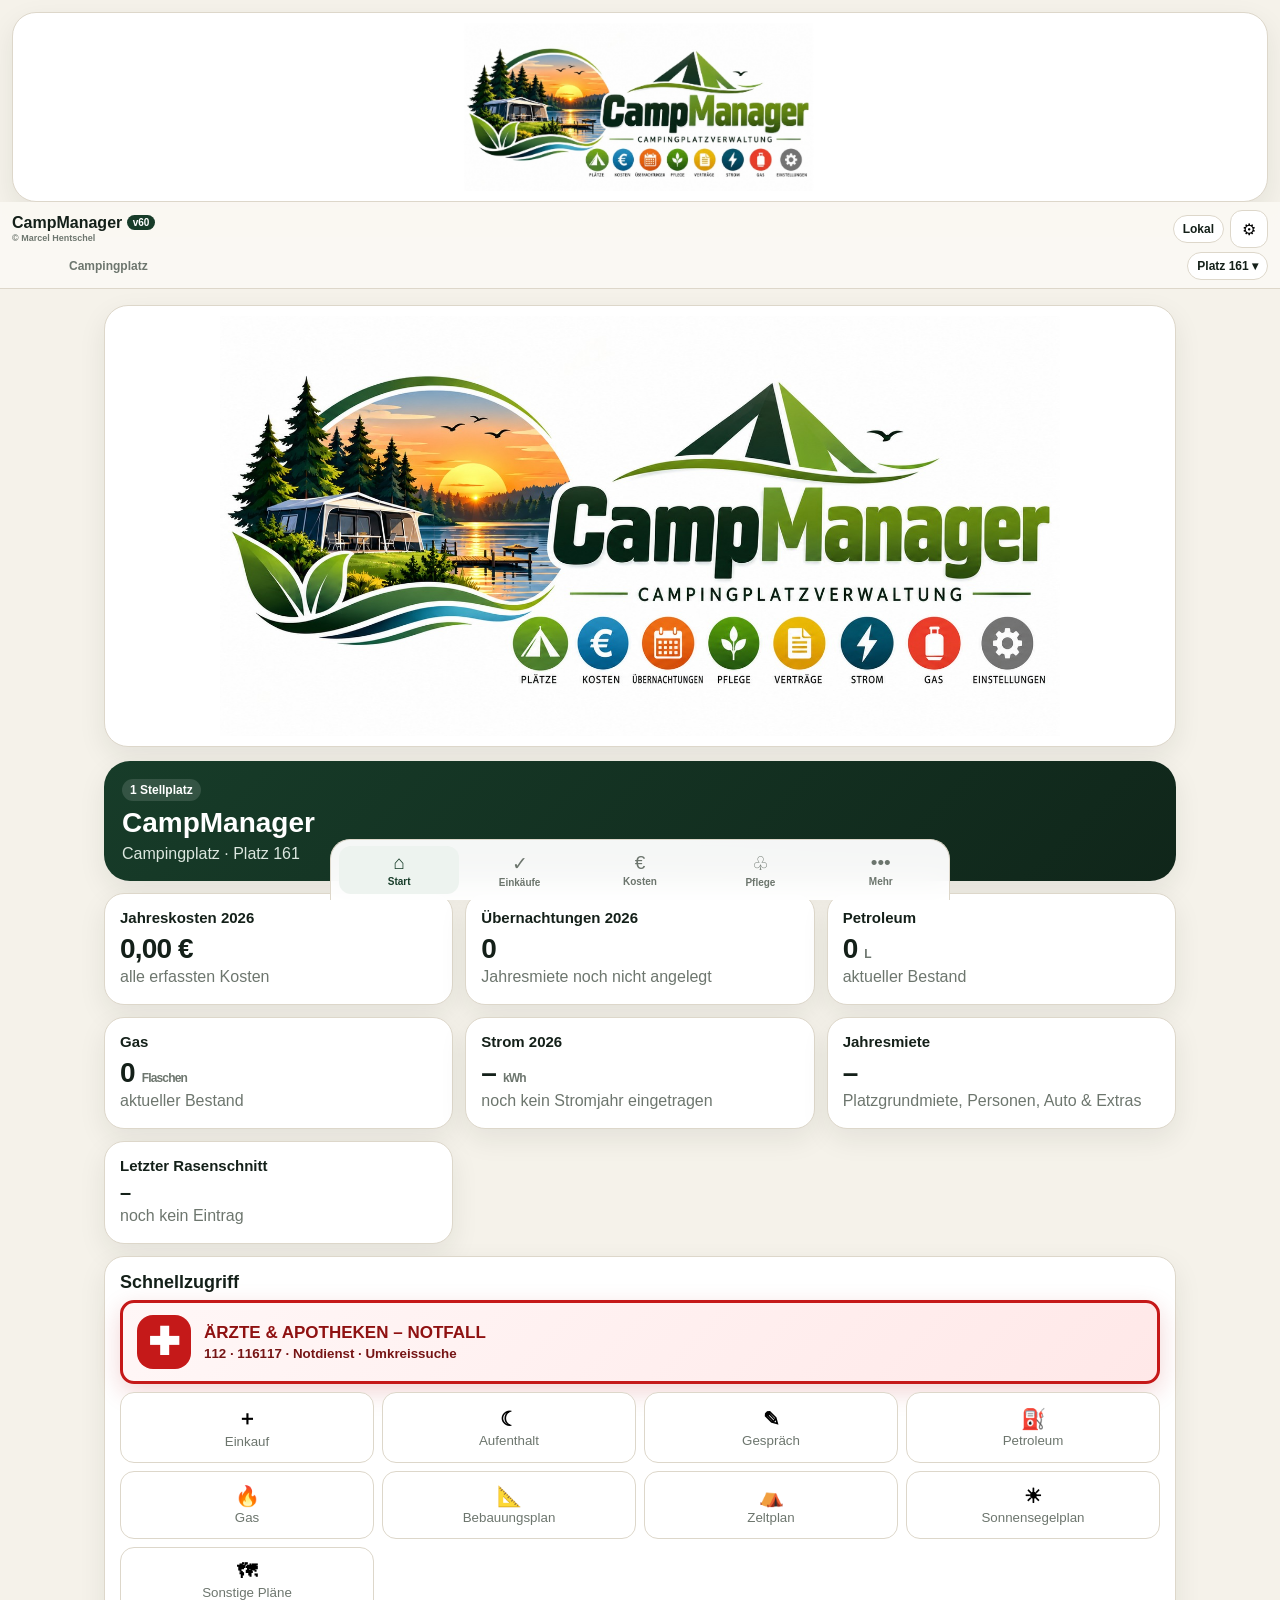
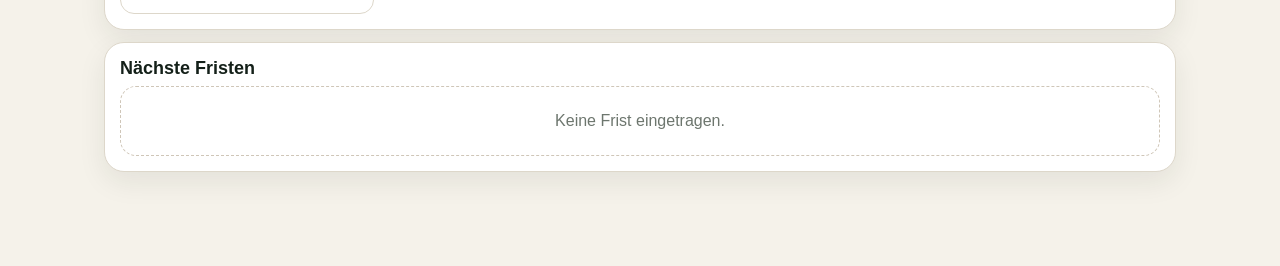
==== commit ad0a8063: "Add files via upload" ====
--- a/index.html
+++ b/index.html
@@ -12,7 +12,7 @@
 <meta name="apple-mobile-web-app-title" content="CampManager">
 <link rel="manifest" href="manifest.webmanifest">
 <link rel="apple-touch-icon" href="apple-touch-icon.png">
-<title>CampManager v59</title>
+<title>CampManager v60</title>
 <style>
 :root{
  --bg:#f5f2ea;--card:#fff;--ink:#142019;--muted:#6d766e;--line:#ddd7ca;
@@ -166,7 +166,7 @@
 <header class="top">
  <div class="toprow">
   <button class="brand brandtextonly" id="homeBtn" type="button">
-   <div class="brandcopy"><b>CampManager <span class="ver">v59</span></b><small class="copyright">© Marcel Hentschel</small></div>
+   <div class="brandcopy"><b>CampManager <span class="ver">v60</span></b><small class="copyright">© Marcel Hentschel</small></div>
   </button>
   <div class="topright">
    <span class="status" id="syncStatus">Lokal</span>
@@ -217,9 +217,9 @@
 <script>
 (()=>{'use strict';
 
-const APP_VERSION=59;
-const KEY='campmanager_complete_v59';
-const OLD=['campmanager_complete_v58','campmanager_complete_v57','campmanager_complete_v56','campmanager_complete_v55','campmanager_complete_v54','campmanager_complete_v53','campmanager_complete_v52','campmanager_complete_v51','campmanager_complete_v50','campmanager_complete_v49','campmanager_complete_v48','campmanager_complete_v47','campmanager_complete_v46','campmanager_complete_v45','campmanager_complete_v44','campmanager_complete_v43','campmanager_complete_v42','campmanager_complete_v41','campmanager_complete_v40','campmanager_complete_v39','campmanager_complete_v38','campmanager_complete_v37','campmanager_complete_v36','campmanager_complete_v35','campmanager_complete_v34','campmanager_complete_v33','campmanager_complete_v32','campmanager_complete_v31','campmanager_complete_v30','campmanager_complete_v29','campmanager_complete_v28','campmanager_complete_v27','campmanager_complete_v26','campmanager_complete_v25','campmanager_complete_v24','campmanager_complete_v23','campmanager_complete_v22','campmanager_complete_v21','campmanager_complete_v20','campmanager_complete_v19','campmanager_complete_v18','campmanager_complete_v17','campmanager_complete_v16','campmanager_complete_v15','campmanager_complete_v14','campmanager_complete_v13','campmanager_complete_v12','campmanager_complete_v11','campmanager_complete_v10','campmanager_complete_v9','campmanager_complete_v8','campmanager_complete_v7','campmanager_complete_v6','campmanager_full_v5','campmanager_full_v4','campmanager_full_v3','campmanager_full_v2','campmanager_full_v1'];
+const APP_VERSION=60;
+const KEY='campmanager_complete_v60';
+const OLD=['campmanager_complete_v59','campmanager_complete_v58','campmanager_complete_v57','campmanager_complete_v56','campmanager_complete_v55','campmanager_complete_v54','campmanager_complete_v53','campmanager_complete_v52','campmanager_complete_v51','campmanager_complete_v50','campmanager_complete_v49','campmanager_complete_v48','campmanager_complete_v47','campmanager_complete_v46','campmanager_complete_v45','campmanager_complete_v44','campmanager_complete_v43','campmanager_complete_v42','campmanager_complete_v41','campmanager_complete_v40','campmanager_complete_v39','campmanager_complete_v38','campmanager_complete_v37','campmanager_complete_v36','campmanager_complete_v35','campmanager_complete_v34','campmanager_complete_v33','campmanager_complete_v32','campmanager_complete_v31','campmanager_complete_v30','campmanager_complete_v29','campmanager_complete_v28','campmanager_complete_v27','campmanager_complete_v26','campmanager_complete_v25','campmanager_complete_v24','campmanager_complete_v23','campmanager_complete_v22','campmanager_complete_v21','campmanager_complete_v20','campmanager_complete_v19','campmanager_complete_v18','campmanager_complete_v17','campmanager_complete_v16','campmanager_complete_v15','campmanager_complete_v14','campmanager_complete_v13','campmanager_complete_v12','campmanager_complete_v11','campmanager_complete_v10','campmanager_complete_v9','campmanager_complete_v8','campmanager_complete_v7','campmanager_complete_v6','campmanager_full_v5','campmanager_full_v4','campmanager_full_v3','campmanager_full_v2','campmanager_full_v1'];
 const CFG='campmanager_cloud_cfg_v16', SES='campmanager_cloud_session_v16', BACKUP_DAY='campmanager_backup_day_v23', MONTH_BACKUP='campmanager_month_backup_v23', MONTH_SNOOZE='campmanager_month_backup_snooze_v23';
 const HEALTH_PREF='campmanager_health_pref_v1', HEALTH_CACHE='campmanager_health_cache_v1';
 const $=(s,r=document)=>r.querySelector(s), $$=(s,r=document)=>[...r.querySelectorAll(s)];
@@ -236,11 +236,11 @@
 const nights=(a,b)=>a&&b?Math.max(0,Math.round((dparse(b)-dparse(a))/86400000)):0;
 
 function blankPlace(name='Campingplatz',pitch='161'){
- return {id:uid(),site:{campName:name,pitch,area:'',notes:'',photoData:''},shopping:[],costs:[],annualRent:[],deposit:{date:'',amount:''},insurance:{company:'',billingPeriod:'yearly',amount:'',startDate:'',noticePeriod:'',phone:''},insurances:[],taxes:[],insuranceClaims:[],petroleum:[],gasBottles:[],electricity:[],travelCosts:[],stays:[],lawn:[],caravanWash:[],hedge:[],contracts:[],gasChecks:[],deadlines:[],deadlineStates:{},documents:[],conversations:[]}
+ return {id:uid(),site:{campName:name,pitch,area:'',notes:'',photoData:''},shopping:[],costs:[],annualRent:[],deposit:{date:'',amount:''},insurance:{company:'',billingPeriod:'yearly',amount:'',startDate:'',noticePeriod:'',phone:''},insurances:[],taxes:[],installments:[],insuranceClaims:[],petroleum:[],gasBottles:[],electricity:[],travelCosts:[],stays:[],lawn:[],caravanWash:[],hedge:[],contracts:[],gasChecks:[],deadlines:[],deadlineStates:{},documents:[],conversations:[]}
 }
 function defaults(){
  const p=blankPlace('Campingplatz','161');
- return {version:59,updatedAt:new Date().toISOString(),activePlaceId:p.id,family:[{id:uid(),name:'Marcel',birthDate:''},{id:uid(),name:'Denise',birthDate:''},{id:uid(),name:'Leon',birthDate:''},{id:uid(),name:'Luca',birthDate:''}],places:[p]}
+ return {version:60,updatedAt:new Date().toISOString(),activePlaceId:p.id,family:[{id:uid(),name:'Marcel',birthDate:''},{id:uid(),name:'Denise',birthDate:''},{id:uid(),name:'Leon',birthDate:''},{id:uid(),name:'Luca',birthDate:''}],places:[p]}
 }
 function normFamily(list,fallback=[]){
  const src=Array.isArray(list)?list:fallback;
@@ -257,6 +257,9 @@
 }
 function normTaxRecord(x={}){
  return {id:x.id||uid(),name:String(x.name||'Steuer'),billingPeriod:x.billingPeriod||'yearly',amount:x.amount??'',startDate:String(x.startDate||''),endDate:String(x.endDate||''),note:String(x.note||'')}
+}
+function normInstallmentRecord(x={}){
+ return {id:x.id||uid(),name:String(x.name||''),monthlyAmount:x.monthlyAmount??'',startDate:String(x.startDate||''),endDate:String(x.endDate||''),note:String(x.note||'')}
 }
 function normPlace(p={}){
  return {
@@ -269,6 +272,7 @@
   insurance:p.insurance&&typeof p.insurance==='object'?{company:p.insurance.company||'',billingPeriod:p.insurance.billingPeriod||'yearly',amount:p.insurance.amount??'',startDate:p.insurance.startDate||'',noticePeriod:p.insurance.noticePeriod||'',phone:p.insurance.phone||''}:{company:'',billingPeriod:'yearly',amount:'',startDate:'',noticePeriod:'',phone:''},
   insurances:insuranceListFromRaw(p),
   taxes:Array.isArray(p.taxes)?p.taxes.map(normTaxRecord):[],
+  installments:Array.isArray(p.installments)?p.installments.map(normInstallmentRecord):[],
   insuranceClaims:Array.isArray(p.insuranceClaims)?p.insuranceClaims:[],
   petroleum:Array.isArray(p.petroleum)?p.petroleum:[],
   gasBottles:Array.isArray(p.gasBottles)?p.gasBottles:[],
@@ -290,10 +294,10 @@
  const d=defaults(); if(!raw||typeof raw!=='object')return d;
  if(Array.isArray(raw.places)&&raw.places.length){
   const places=raw.places.map(normPlace);
-  return {version:59,updatedAt:raw.updatedAt||new Date().toISOString(),activePlaceId:places.some(p=>p.id===raw.activePlaceId)?raw.activePlaceId:places[0].id,family:normFamily(raw.family,d.family),places}
+  return {version:60,updatedAt:raw.updatedAt||new Date().toISOString(),activePlaceId:places.some(p=>p.id===raw.activePlaceId)?raw.activePlaceId:places[0].id,family:normFamily(raw.family,d.family),places}
  }
  const p=normPlace(raw);
- return {version:59,updatedAt:raw.updatedAt||new Date().toISOString(),activePlaceId:p.id,family:normFamily(raw.family,d.family),places:[p]}
+ return {version:60,updatedAt:raw.updatedAt||new Date().toISOString(),activePlaceId:p.id,family:normFamily(raw.family,d.family),places:[p]}
 }
 function load(){
  try{
@@ -528,12 +532,18 @@
  return Number(x?.amount||0)*payments
 }
 function taxAnnualCost(p,y){return (p.taxes||[]).reduce((sum,x)=>sum+taxAnnualCostItem(x,y),0)}
+function installmentAnnualCostItem(x,y){
+ const months=recurringMonthsInYear(x,y);
+ return Number(x?.monthlyAmount||0)*months
+}
+function installmentAnnualCost(p,y){return (p.installments||[]).reduce((sum,x)=>sum+installmentAnnualCostItem(x,y),0)}
 function costData(p,y){
- const d={annual:0,deposit:0,insurance:0,taxes:0,repairs:0,purchases:0,other:0,electricity:0,travel:0,petroleum:0,gasBottles:0,gas:0,contracts:0};
+ const d={annual:0,deposit:0,insurance:0,taxes:0,installments:0,repairs:0,purchases:0,other:0,electricity:0,travel:0,petroleum:0,gasBottles:0,gas:0,contracts:0};
  const r=annualRentFor(p,y);if(r)d.annual+=annualRentTotal(r,p);
  if(p.deposit?.date&&String(p.deposit.date).startsWith(String(y)))d.deposit+=Number(p.deposit.amount||0);
  d.insurance+=insuranceAnnualCost(p,y);
  d.taxes+=taxAnnualCost(p,y);
+ d.installments+=installmentAnnualCost(p,y);
  p.costs.filter(x=>Number(x.year)===Number(y)).forEach(x=>{const k=x.category||'other';d[k]=(d[k]||0)+Number(x.amount||0)});
  p.electricity.filter(x=>Number(x.year)===Number(y)).forEach(x=>d.electricity+=electricityCalc(x).total);
  (p.travelCosts||[]).filter(x=>x.date&&(x.date||'').startsWith(String(y))).forEach(x=>d.travel+=travelCalc(x).cost);
@@ -601,11 +611,12 @@
   <button class="card half cardaction" data-costjump="deposit"><h2>🔐 Kaution</h2><p>Einmalig gezahlt · Datum & Summe</p></button>
   <button class="card half cardaction" data-costjump="insurance"><h2>🛡️ Versicherungen</h2><p>Mehrere Verträge, Beiträge, Schäden & Dokumente</p></button>
   <button class="card half cardaction" data-costjump="taxes"><h2>🧾 Steuer</h2><p>Monatlich, quartalsweise oder jährlich</p></button>
+  <button class="card half cardaction" data-costjump="installments"><h2>💳 Ratenzahlung</h2><p>Monatliche Raten mit Start- und Enddatum</p></button>
   <button class="card half cardaction" data-costjump="travel"><h2>🚗 Hin- & Rückfahrten</h2><p>Kilometer, Zeit, Verbrauch & Kraftstoffkosten</p></button>
   <button class="card half cardaction" data-costjump="closing"><h2>📄 Jahresabschluss</h2><p>Komplette Jahresübersicht als PDF</p></button>
  </div>
- ${tabs('costs',[['overview','Übersicht'],['comparison','Jahresvergleich'],['annualRent','Jahresmiete'],['deposit','Kaution'],['insurance','Versicherungen'],['taxes','Steuer'],['electricity','Strom'],['travel','Fahrten'],['closing','Jahresabschluss'],['costs','Kosten'],['petroleum','Petroleum'],['gasbottles','Gas']])}
- ${t==='overview'?costOverview(p):t==='comparison'?comparisonPanel(p):t==='annualRent'?annualRentPanel(p):t==='deposit'?depositPanel(p):t==='insurance'?insurancePanel(p):t==='taxes'?taxPanel(p):t==='electricity'?electricityRows(p):t==='travel'?travelPanel(p):t==='closing'?closingPanel(p):t==='costs'?costRows(p):t==='petroleum'?petroleumRows(p):gasBottlePanel(p)}`
+ ${tabs('costs',[['overview','Übersicht'],['comparison','Jahresvergleich'],['annualRent','Jahresmiete'],['deposit','Kaution'],['insurance','Versicherungen'],['taxes','Steuer'],['installments','Ratenzahlung'],['electricity','Strom'],['travel','Fahrten'],['closing','Jahresabschluss'],['costs','Kosten'],['petroleum','Petroleum'],['gasbottles','Gas']])}
+ ${t==='overview'?costOverview(p):t==='comparison'?comparisonPanel(p):t==='annualRent'?annualRentPanel(p):t==='deposit'?depositPanel(p):t==='insurance'?insurancePanel(p):t==='taxes'?taxPanel(p):t==='installments'?installmentPanel(p):t==='electricity'?electricityRows(p):t==='travel'?travelPanel(p):t==='closing'?closingPanel(p):t==='costs'?costRows(p):t==='petroleum'?petroleumRows(p):gasBottlePanel(p)}`
 }
 function costOverview(p){
  const y=yearNow(),d=costData(p,y),tot=Object.values(d).reduce((a,b)=>a+b,0);
@@ -614,6 +625,7 @@
   {k:'deposit',label:'Kaution (einmalig)',hint:'Einmalige Kautionszahlung für den Stellplatz',count:p.deposit?.date&&String(p.deposit.date).startsWith(String(y))?1:0},
   {k:'insurance',label:'Versicherungen',hint:'Alle laufenden Versicherungsbeiträge',count:insuranceList(p).length},
   {k:'taxes',label:'Steuer',hint:'Monatliche, quartalsweise und jährliche Steuerzahlungen',count:(p.taxes||[]).length},
+  {k:'installments',label:'Ratenzahlungen',hint:'Monatliche Raten bis zum hinterlegten Enddatum',count:(p.installments||[]).length},
   {k:'repairs',label:'Reparaturen',hint:'Reparaturen und Instandhaltung',count:(p.costs||[]).filter(x=>Number(x.year)===Number(y)&&x.category==='repairs').length},
   {k:'purchases',label:'Neuanschaffungen',hint:'Neu gekaufte Geräte, Möbel oder Zubehör',count:(p.costs||[]).filter(x=>Number(x.year)===Number(y)&&x.category==='purchases').length},
   {k:'other',label:'Sonstiges',hint:'Weitere manuell erfasste Kosten',count:(p.costs||[]).filter(x=>Number(x.year)===Number(y)&&x.category==='other').length},
@@ -629,7 +641,7 @@
 
 function comparisonPanel(p){
  const years=yearsFor(p).slice(0,6),rows=years.map(y=>{const d=costData(p,y),total=Object.values(d).reduce((a,b)=>a+b,0);return {y,d,total}});
- return `<div class="notice good"><b>Jahresvergleich:</b> Gesamtkosten und wichtige Kostenblöcke im direkten Vergleich.</div><div style="overflow:auto"><table class="comparetable"><tr><th>Jahr</th><th>Gesamt</th><th>Änderung</th><th>Jahresmiete</th><th>Kaution</th><th>Versicherungen</th><th>Steuer</th><th>Strom</th><th>Fahrten</th><th>Petroleum</th><th>Gas</th><th>Verträge</th></tr>${rows.map((r,i)=>{const prev=rows[i+1],delta=prev&&prev.total?((r.total-prev.total)/prev.total*100):null;return `<tr><td><b>${r.y}</b></td><td>${money(r.total)}</td><td>${delta==null?'–':`<span class="delta ${delta>0?'up':delta<0?'down':''}">${delta>0?'+':''}${num(delta,1)} %</span>`}</td><td>${money(r.d.annual)}</td><td>${money(r.d.deposit)}</td><td>${money(r.d.insurance)}</td><td>${money(r.d.taxes)}</td><td>${money(r.d.electricity)}</td><td>${money(r.d.travel)}</td><td>${money(r.d.petroleum)}</td><td>${money(r.d.gasBottles)}</td><td>${money(r.d.contracts)}</td></tr>`}).join('')}</table></div>`
+ return `<div class="notice good"><b>Jahresvergleich:</b> Gesamtkosten und wichtige Kostenblöcke im direkten Vergleich.</div><div style="overflow:auto"><table class="comparetable"><tr><th>Jahr</th><th>Gesamt</th><th>Änderung</th><th>Jahresmiete</th><th>Kaution</th><th>Versicherungen</th><th>Steuer</th><th>Ratenzahlungen</th><th>Strom</th><th>Fahrten</th><th>Petroleum</th><th>Gas</th><th>Verträge</th></tr>${rows.map((r,i)=>{const prev=rows[i+1],delta=prev&&prev.total?((r.total-prev.total)/prev.total*100):null;return `<tr><td><b>${r.y}</b></td><td>${money(r.total)}</td><td>${delta==null?'–':`<span class="delta ${delta>0?'up':delta<0?'down':''}">${delta>0?'+':''}${num(delta,1)} %</span>`}</td><td>${money(r.d.annual)}</td><td>${money(r.d.deposit)}</td><td>${money(r.d.insurance)}</td><td>${money(r.d.taxes)}</td><td>${money(r.d.installments)}</td><td>${money(r.d.electricity)}</td><td>${money(r.d.travel)}</td><td>${money(r.d.petroleum)}</td><td>${money(r.d.gasBottles)}</td><td>${money(r.d.contracts)}</td></tr>`}).join('')}</table></div>`
 }
 function annualRentPanel(p){
  const rows=[...p.annualRent].sort((a,b)=>Number(b.year)-Number(a.year)),familyMissing=(state.family||[]).filter(x=>!x.birthDate);
@@ -747,6 +759,22 @@
  const p=place(),d=Object.fromEntries(new FormData(form).entries()),id=form.dataset.id||uid(),arr=p.taxes||(p.taxes=[]),old=arr.find(x=>String(x.id)===String(id)),item=normTaxRecord({...old,...d,id});if(old)Object.assign(old,item);else arr.push(item);closeModal();save();toast('Steuer gespeichert')
 }
 function deleteTax(id){const p=place(),x=(p.taxes||[]).find(v=>String(v.id)===String(id));if(!x)return;if(!confirm(`Steuer „${x.name||'Steuer'}“ wirklich löschen?`))return;p.taxes=(p.taxes||[]).filter(v=>String(v.id)!==String(id));save();toast('Steuer gelöscht')}
+function installmentPanel(p){
+ const y=yearNow(),rows=[...(p.installments||[])].sort((a,b)=>String(a.endDate||'9999').localeCompare(String(b.endDate||'9999'))),total=installmentAnnualCost(p,y);
+ return `<div class="notice good"><b>Ratenzahlung:</b> Monatliche Raten mit Bezeichnung, Monatsbetrag, Startdatum und Ende der Ratenzahlung. Der Jahreswert wird automatisch aus den im Kalenderjahr laufenden Monaten berechnet.</div><div class="toolbar"><button class="btn" data-installment-add>＋ Ratenzahlung hinzufügen</button></div><div class="grid"><div class="card half"><h2>Ratenzahlungen</h2><div class="metric">${num(rows.length)}</div></div><div class="card half"><h2>Jahreswert ${y}</h2><div class="metric">${money(total)}</div></div></div>${rows.length?`<div class="list" style="margin-top:12px">${rows.map(x=>{const months=recurringMonthsInYear(x,y),annual=installmentAnnualCostItem(x,y);return `<div class="row"><div class="rowmain"><div class="rowtitle">💳 ${esc(x.name||'Ratenzahlung')}</div><div class="rowsub">${money(x.monthlyAmount)} / Monat · ${months} Monat(e) in ${y} = <b>${money(annual)}</b></div><div class="rowsub">Beginn ${fmt(x.startDate)} · Ende ${fmt(x.endDate)}</div>${x.note?`<div class="rowsub">${esc(x.note)}</div>`:''}</div><div class="rowactions"><button class="mini" data-installment-edit="${esc(x.id)}">✎</button><button class="mini danger" data-installment-del="${esc(x.id)}">×</button></div></div>`}).join('')}</div>`:empty('Noch keine Ratenzahlung hinterlegt.')}`
+}
+function installmentEditor(id=null){
+ const p=place(),x=id?(p.installments||[]).find(v=>String(v.id)===String(id)):null,e=x||{};
+ modal(x?'Ratenzahlung bearbeiten':'Ratenzahlung hinzufügen',`<form id="installmentForm" data-id="${esc(x?.id||'')}"><div class="formgrid">${field('Für was / Bezeichnung','name',e.name||'','text','required')}${field('Preis monatlich €','monthlyAmount',e.monthlyAmount,'number','required min="0" step="0.01"')}${field('Datum / Beginn','startDate',e.startDate||today(),'date','required')}${field('Ende der Ratenzahlung','endDate',e.endDate,'date','required')}${area('Notiz','note',e.note||'')}</div></form>`,actions('installmentForm'))
+}
+function saveInstallment(form){
+ const p=place(),d=Object.fromEntries(new FormData(form).entries());
+ if(d.endDate&&d.startDate&&d.endDate<d.startDate){toast('Enddatum liegt vor dem Startdatum');return}
+ const id=form.dataset.id||uid(),arr=p.installments||(p.installments=[]),old=arr.find(x=>String(x.id)===String(id)),item=normInstallmentRecord({...old,...d,id});
+ if(old)Object.assign(old,item);else arr.push(item);closeModal();save();toast('Ratenzahlung gespeichert')
+}
+function deleteInstallment(id){const p=place(),x=(p.installments||[]).find(v=>String(v.id)===String(id));if(!x)return;if(!confirm(`Ratenzahlung „${x.name||'Ratenzahlung'}“ wirklich löschen?`))return;p.installments=(p.installments||[]).filter(v=>String(v.id)!==String(id));save();toast('Ratenzahlung gelöscht')}
+
 function costRows(p){
  const lab={annual:'Jahresgebühr (manuell)',repairs:'Reparatur',purchases:'Neuanschaffung',other:'Sonstiges'},rows=[...p.costs].sort((a,b)=>Number(b.year)-Number(a.year));
  return `<div class="toolbar"><button class="btn" data-add="cost">＋ Kosten</button></div>${rows.length?`<div class="list">${rows.map(x=>`<div class="row"><div class="rowmain"><div class="rowtitle">${esc(lab[x.category]||x.category)} · ${esc(x.year)}</div><div class="rowsub">${esc(x.note||'')}</div></div><b>${money(x.amount)}</b><div class="rowactions"><button class="mini" data-edit="cost" data-id="${x.id}">✎</button><button class="mini danger" data-del="cost" data-id="${x.id}">×</button></div></div>`).join('')}</div>`:empty('Keine Kosten.')}`
@@ -781,6 +809,7 @@
  p.annualRent.forEach(x=>s.add(Number(x.year)));if(p.deposit?.date)s.add(Number(p.deposit.date.slice(0,4)));
  insuranceList(p).forEach(x=>{if(x.startDate)s.add(Number(x.startDate.slice(0,4)));if(x.endDate)s.add(Number(x.endDate.slice(0,4)))});
  (p.taxes||[]).forEach(x=>{if(x.startDate)s.add(Number(x.startDate.slice(0,4)));if(x.endDate)s.add(Number(x.endDate.slice(0,4)))});
+ (p.installments||[]).forEach(x=>{if(x.startDate)s.add(Number(x.startDate.slice(0,4)));if(x.endDate)s.add(Number(x.endDate.slice(0,4)))});
  p.costs.forEach(x=>s.add(Number(x.year)));p.electricity.forEach(x=>s.add(Number(x.year)));(p.travelCosts||[]).forEach(x=>x.date&&s.add(Number(x.date.slice(0,4))));p.petroleum.forEach(x=>x.date&&s.add(Number(x.date.slice(0,4))));p.gasBottles.forEach(x=>x.date&&s.add(Number(x.date.slice(0,4))));p.gasChecks.forEach(x=>x.date&&s.add(Number(x.date.slice(0,4))));p.stays.forEach(x=>x.arrival&&s.add(Number(x.arrival.slice(0,4))));p.contracts.forEach(x=>{if(x.startDate)s.add(Number(x.startDate.slice(0,4)));if(x.endDate)s.add(Number(x.endDate.slice(0,4)))});return [...s].filter(Boolean).sort((a,b)=>b-a)
 }
 function closingRows(p,y){
@@ -788,6 +817,7 @@
  if(p.deposit?.date&&String(p.deposit.date).startsWith(String(y)))r.push({d:fmt(p.deposit.date),c:'Kaution',t:'Einmalig gezahlte Kaution',a:Number(p.deposit.amount||0)});
  insuranceList(p).forEach(x=>{const a=insuranceAnnualCostItem(x,y);if(a>0){const months=recurringMonthsInYear(x,y),payments=recurringPaymentsForMonths(x.billingPeriod||'yearly',months);r.push({d:String(y),c:'Versicherung',t:[x.type,x.company,`${insurancePeriodLabel(x.billingPeriod)} · ${money(x.amount)} je Zahlung × ${payments}`].filter(Boolean).join(' · '),a})}});
  (p.taxes||[]).forEach(x=>{const a=taxAnnualCostItem(x,y);if(a>0){const months=recurringMonthsInYear(x,y),payments=recurringPaymentsForMonths(x.billingPeriod||'yearly',months);r.push({d:String(y),c:'Steuer',t:`${x.name||'Steuer'} · ${insurancePeriodLabel(x.billingPeriod)} · ${money(x.amount)} je Zahlung × ${payments}`,a})}});
+ (p.installments||[]).forEach(x=>{const a=installmentAnnualCostItem(x,y);if(a>0){const months=recurringMonthsInYear(x,y);r.push({d:String(y),c:'Ratenzahlung',t:`${x.name||'Ratenzahlung'} · ${money(x.monthlyAmount)} / Monat × ${months} Monat(e) · ${fmt(x.startDate)} bis ${fmt(x.endDate)}`,a})}});
  if(ar){
   if(isTieredRent(ar)){const b=tieredRentBreakdown(p,ar);r.push({d:String(y),c:'Jahresmiete',t:`Platzgrundmiete ${money(ar.baseAmount)}, ${b.used} Übernachtungstage, Erwachsene ${money(b.adultCost)}, Kinder 4–15 ${money(b.childCost)}, Auto ${money(b.carCost)} (${num(b.carPresenceNights)} Tarif-Übernachtungen), Anhänger ${money(b.trailerCost)}, Extras ${money(b.extrasCost)}${b.missing.length?', Geburtsdatum fehlt: '+b.missing.join(', '):''}`,a:b.total})}
   else{const pn=legacyRentPersonNights(p,ar),ns=legacyRentNightInfo(p,ar);r.push({d:String(y),c:'Jahresmiete',t:`Altes Preismodell: Grundbetrag ${money(ar.baseAmount)}, ${ns.used}/${ns.included} Übernachtungen, ${num(pn.adult)} Erw. x ${money(ar.adultPrice)}, ${num(pn.child)} Kinder x ${money(ar.childPrice)}`,a:annualRentTotal(ar,p)})}
@@ -817,7 +847,7 @@
 }
 
 function reportMarkup(p,y){
- const d=costData(p,y),tot=Object.values(d).reduce((a,b)=>a+b,0),rows=closingRows(p,y),ar=annualRentFor(p,y),lab={annual:'Jahresmiete / Platz',deposit:'Kaution (einmalig)',insurance:'Versicherungen',taxes:'Steuer',repairs:'Reparaturen',purchases:'Neuanschaffungen',other:'Sonstiges',electricity:'Strom + Zählermiete',travel:'Hin- & Rückfahrkosten',petroleum:'Petroleum',gasBottles:'Gasflaschen',gas:'Gasprüfung',contracts:'Verträge'};
+ const d=costData(p,y),tot=Object.values(d).reduce((a,b)=>a+b,0),rows=closingRows(p,y),ar=annualRentFor(p,y),lab={annual:'Jahresmiete / Platz',deposit:'Kaution (einmalig)',insurance:'Versicherungen',taxes:'Steuer',installments:'Ratenzahlungen',repairs:'Reparaturen',purchases:'Neuanschaffungen',other:'Sonstiges',electricity:'Strom + Zählermiete',travel:'Hin- & Rückfahrkosten',petroleum:'Petroleum',gasBottles:'Gasflaschen',gas:'Gasprüfung',contracts:'Verträge'};
  let rentHtml='';
  if(ar&&isTieredRent(ar)){const b=tieredRentBreakdown(p,ar),labels=['0–90','91–180','181–365'];rentHtml=`<h2>Jahresmiete</h2><table><tr><td>Platzgrundmiete</td><td class="r">${money(ar.baseAmount)}</td></tr><tr><td>Tatsächliche Übernachtungen</td><td class="r">${b.used}</td></tr>${labels.map((l,i)=>`<tr><td>Erwachsene ${l}</td><td class="r">${num(b.adult[i])} Person(en) × ${money(b.adultRates[i])} = ${money(Number(b.adult[i])*Number(b.adultRates[i]))}</td></tr>`).join('')}${labels.map((l,i)=>`<tr><td>Kinder 4–15 ${l}</td><td class="r">${num(b.child[i])} Kind(er) × ${money(b.childRates[i])} = ${money(Number(b.child[i])*Number(b.childRates[i]))}</td></tr>`).join('')}<tr><td>Kfz-Tarifgrundlage</td><td class="r">${num(b.carPresenceNights)} Übernachtung(en)</td></tr>${labels.map((l,i)=>`<tr><td>Auto ${l}</td><td class="r">${num(b.carTier[i])} Auto(s) × ${money(b.carRates[i])} = ${money(Number(b.carTier[i])*Number(b.carRates[i]))}</td></tr>`).join('')}<tr><td colspan="2">Die Kfz-Tarifstufen verwenden dieselben tatsächlichen Übernachtungen wie die Jahresmiete. Erreichte Kfz-Tarifstufen werden kumulativ berechnet; keine Multiplikation pro Nacht.</td></tr><tr class="total"><td>Berechnete Jahresmiete</td><td class="r">${money(b.total)}</td></tr></table>`}
  else if(ar){rentHtml=`<h2>Jahresmiete – altes Preismodell</h2><table><tr><td>Berechnete Jahresmiete</td><td class="r">${money(annualRentTotal(ar,p))}</td></tr></table>`}
@@ -881,7 +911,7 @@
  text(`${p.site.campName||'Campingplatz'} - Platz ${p.site.pitch||'-'}`,M,yy,11);yy-=28;
 
  const d=costData(p,y),tot=Object.values(d).reduce((a,b)=>a+b,0);
- const lab={annual:'Jahresmiete / Platz',deposit:'Kaution (einmalig)',insurance:'Versicherungen',taxes:'Steuer',repairs:'Reparaturen',purchases:'Neuanschaffungen',other:'Sonstiges',electricity:'Strom + Zählermiete',petroleum:'Petroleum',gasBottles:'Gasflaschen',gas:'Gasprüfung',contracts:'Verträge'};
+ const lab={annual:'Jahresmiete / Platz',deposit:'Kaution (einmalig)',insurance:'Versicherungen',taxes:'Steuer',installments:'Ratenzahlungen',repairs:'Reparaturen',purchases:'Neuanschaffungen',other:'Sonstiges',electricity:'Strom + Zählermiete',petroleum:'Petroleum',gasBottles:'Gasflaschen',gas:'Gasprüfung',contracts:'Verträge'};
  heading('Zusammenfassung');
  Object.entries(d).forEach(([k,v])=>row(lab[k]||k,money(v)));
  row('Gesamtkosten',money(tot),true);
@@ -1520,6 +1550,7 @@
  if(f.id==='depositForm'){saveDeposit(f);return}
  if(f.id==='insuranceForm'){saveInsurance(f);return}
  if(f.id==='taxForm'){saveTax(f);return}
+ if(f.id==='installmentForm'){saveInstallment(f);return}
  if(f.id==='insuranceClaimForm'){saveInsuranceClaim(f);return}
  if(f.id==='placeForm'){savePlace(f);return}
  if(f.id==='docForm'){const d=Object.fromEntries(new FormData(f).entries()),id=f.dataset.id;let x=place().documents.find(x=>x.id===id);if(!x){x={...(pendingDocs.get(id)||{}),id,createdAt:new Date().toISOString()};place().documents.push(x)}Object.assign(x,d);if(isPlanDoc(x)){delete x.year;delete x.amount}else{x.year=d.year||String(new Date((d.date||today())+'T12:00:00').getFullYear())}pendingDocs.delete(id);closeModal();save();toast(isPlanDoc(x)?'Plan gespeichert':'Dokument gespeichert');return}
@@ -1545,6 +1576,9 @@
  if(e.target.closest('[data-tax-add]')){taxEditor();return}
  const taxEdit=e.target.closest('[data-tax-edit]');if(taxEdit){taxEditor(taxEdit.dataset.taxEdit);return}
  const taxDel=e.target.closest('[data-tax-del]');if(taxDel){deleteTax(taxDel.dataset.taxDel);return}
+ if(e.target.closest('[data-installment-add]')){installmentEditor();return}
+ const instEdit=e.target.closest('[data-installment-edit]');if(instEdit){installmentEditor(instEdit.dataset.installmentEdit);return}
+ const instDel=e.target.closest('[data-installment-del]');if(instDel){deleteInstallment(instDel.dataset.installmentDel);return}
  const planAdd=e.target.closest('[data-planadd]');if(planAdd){planAddDialog(planAdd.dataset.planadd);return}
  const planSrc=e.target.closest('[data-plan-source]');if(planSrc){pickPlanFile(planSrc.dataset.planCategory,planSrc.dataset.planSource==='camera');return}
  const mobile=e.target.closest('[data-mobilecontract]');if(mobile){editor('contract',{contractType:'mobile',billingPeriod:'monthly',name:'Handyvertrag'});return}
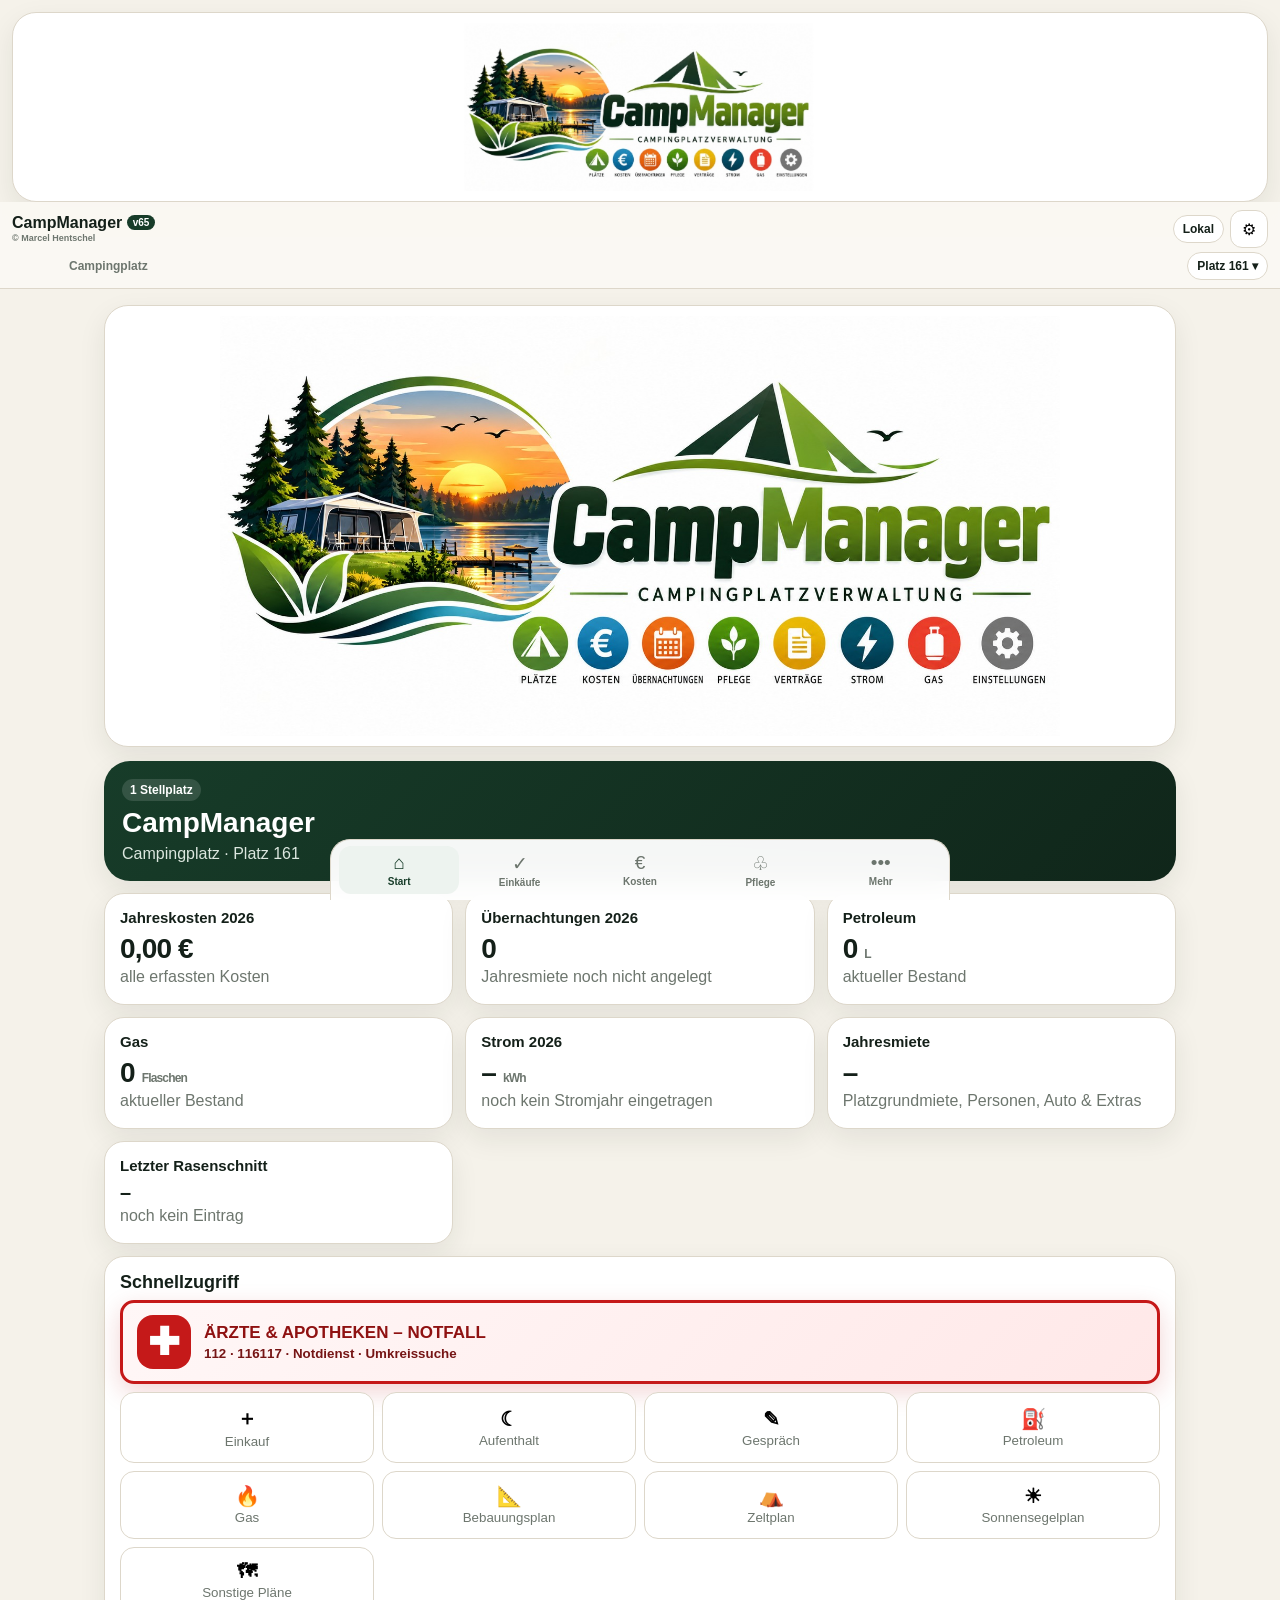
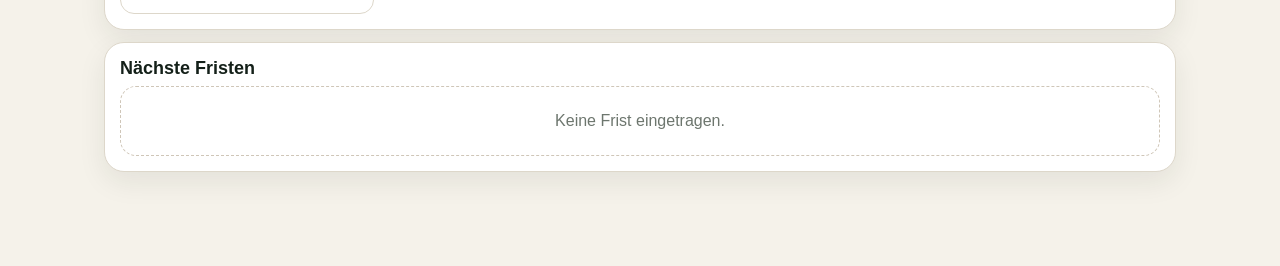
==== commit 0b8fb7df: "Add files via upload" ====
--- a/index.html
+++ b/index.html
@@ -12,7 +12,7 @@
 <meta name="apple-mobile-web-app-title" content="CampManager">
 <link rel="manifest" href="manifest.webmanifest">
 <link rel="apple-touch-icon" href="apple-touch-icon.png">
-<title>CampManager v60</title>
+<title>CampManager v65</title>
 <style>
 :root{
  --bg:#f5f2ea;--card:#fff;--ink:#142019;--muted:#6d766e;--line:#ddd7ca;
@@ -72,7 +72,7 @@
 .notice{padding:11px;border:1px solid #dfd6bf;border-radius:14px;background:#f9f4e8;margin:10px 0}.notice.good{background:#eaf4ed;border-color:#cfe2d5}.notice.warn{background:#fff1da;border-color:#ecd8af}
 .formgrid{display:grid;grid-template-columns:1fr 1fr;gap:10px}.field{display:flex;flex-direction:column;gap:4px}.field.full{grid-column:1/-1}.field label{font-size:12px;font-weight:800}
 .field input,.field select,.field textarea{width:100%;font-size:16px;line-height:1.2;border:1px solid #d9d2c5;background:#fff;border-radius:11px;padding:10px;color:var(--ink);outline:none}.field textarea{min-height:74px;resize:vertical}
-.modal{position:fixed;inset:0;z-index:100;display:flex;align-items:center;justify-content:center;padding:8px;background:rgba(9,20,14,.58);backdrop-filter:blur(4px)}
+.modal{position:fixed;inset:0;z-index:500;display:flex;align-items:center;justify-content:center;padding:8px;background:rgba(9,20,14,.58);backdrop-filter:blur(4px)}
 .modalcard{width:min(100%,620px);max-height:calc(100dvh - 16px);overflow-y:auto;overflow-x:hidden;background:#faf8f3;border-radius:22px;border:1px solid var(--line);padding:12px;box-shadow:0 30px 90px rgba(0,0,0,.28)}
 .modalhead{display:flex;align-items:center;justify-content:space-between;gap:8px;position:sticky;top:-12px;background:#faf8f3;padding:3px 0 8px;z-index:2}.modalhead h2{margin:0;font-size:23px}
 .modalactions{display:grid;grid-template-columns:1fr 1fr;gap:8px;position:sticky;bottom:-12px;background:#faf8f3;padding:8px 0 2px;margin-top:10px}
@@ -166,7 +166,7 @@
 <header class="top">
  <div class="toprow">
   <button class="brand brandtextonly" id="homeBtn" type="button">
-   <div class="brandcopy"><b>CampManager <span class="ver">v60</span></b><small class="copyright">© Marcel Hentschel</small></div>
+   <div class="brandcopy"><b>CampManager <span class="ver">v65</span></b><small class="copyright">© Marcel Hentschel</small></div>
   </button>
   <div class="topright">
    <span class="status" id="syncStatus">Lokal</span>
@@ -217,9 +217,10 @@
 <script>
 (()=>{'use strict';
 
-const APP_VERSION=60;
-const KEY='campmanager_complete_v60';
-const OLD=['campmanager_complete_v59','campmanager_complete_v58','campmanager_complete_v57','campmanager_complete_v56','campmanager_complete_v55','campmanager_complete_v54','campmanager_complete_v53','campmanager_complete_v52','campmanager_complete_v51','campmanager_complete_v50','campmanager_complete_v49','campmanager_complete_v48','campmanager_complete_v47','campmanager_complete_v46','campmanager_complete_v45','campmanager_complete_v44','campmanager_complete_v43','campmanager_complete_v42','campmanager_complete_v41','campmanager_complete_v40','campmanager_complete_v39','campmanager_complete_v38','campmanager_complete_v37','campmanager_complete_v36','campmanager_complete_v35','campmanager_complete_v34','campmanager_complete_v33','campmanager_complete_v32','campmanager_complete_v31','campmanager_complete_v30','campmanager_complete_v29','campmanager_complete_v28','campmanager_complete_v27','campmanager_complete_v26','campmanager_complete_v25','campmanager_complete_v24','campmanager_complete_v23','campmanager_complete_v22','campmanager_complete_v21','campmanager_complete_v20','campmanager_complete_v19','campmanager_complete_v18','campmanager_complete_v17','campmanager_complete_v16','campmanager_complete_v15','campmanager_complete_v14','campmanager_complete_v13','campmanager_complete_v12','campmanager_complete_v11','campmanager_complete_v10','campmanager_complete_v9','campmanager_complete_v8','campmanager_complete_v7','campmanager_complete_v6','campmanager_full_v5','campmanager_full_v4','campmanager_full_v3','campmanager_full_v2','campmanager_full_v1'];
+const APP_VERSION=65;
+window.__campmanagerV64Installed=true; // blockiert alte v61-v64 Add-on-Injektionen beim Update
+const KEY='campmanager_complete_v65';
+const OLD=['campmanager_complete_v60','campmanager_complete_v59','campmanager_complete_v58','campmanager_complete_v57','campmanager_complete_v56','campmanager_complete_v55','campmanager_complete_v54','campmanager_complete_v53','campmanager_complete_v52','campmanager_complete_v51','campmanager_complete_v50','campmanager_complete_v49','campmanager_complete_v48','campmanager_complete_v47','campmanager_complete_v46','campmanager_complete_v45','campmanager_complete_v44','campmanager_complete_v43','campmanager_complete_v42','campmanager_complete_v41','campmanager_complete_v40','campmanager_complete_v39','campmanager_complete_v38','campmanager_complete_v37','campmanager_complete_v36','campmanager_complete_v35','campmanager_complete_v34','campmanager_complete_v33','campmanager_complete_v32','campmanager_complete_v31','campmanager_complete_v30','campmanager_complete_v29','campmanager_complete_v28','campmanager_complete_v27','campmanager_complete_v26','campmanager_complete_v25','campmanager_complete_v24','campmanager_complete_v23','campmanager_complete_v22','campmanager_complete_v21','campmanager_complete_v20','campmanager_complete_v19','campmanager_complete_v18','campmanager_complete_v17','campmanager_complete_v16','campmanager_complete_v15','campmanager_complete_v14','campmanager_complete_v13','campmanager_complete_v12','campmanager_complete_v11','campmanager_complete_v10','campmanager_complete_v9','campmanager_complete_v8','campmanager_complete_v7','campmanager_complete_v6','campmanager_full_v5','campmanager_full_v4','campmanager_full_v3','campmanager_full_v2','campmanager_full_v1'];
 const CFG='campmanager_cloud_cfg_v16', SES='campmanager_cloud_session_v16', BACKUP_DAY='campmanager_backup_day_v23', MONTH_BACKUP='campmanager_month_backup_v23', MONTH_SNOOZE='campmanager_month_backup_snooze_v23';
 const HEALTH_PREF='campmanager_health_pref_v1', HEALTH_CACHE='campmanager_health_cache_v1';
 const $=(s,r=document)=>r.querySelector(s), $$=(s,r=document)=>[...r.querySelectorAll(s)];
@@ -240,7 +241,7 @@
 }
 function defaults(){
  const p=blankPlace('Campingplatz','161');
- return {version:60,updatedAt:new Date().toISOString(),activePlaceId:p.id,family:[{id:uid(),name:'Marcel',birthDate:''},{id:uid(),name:'Denise',birthDate:''},{id:uid(),name:'Leon',birthDate:''},{id:uid(),name:'Luca',birthDate:''}],places:[p]}
+ return {version:65,updatedAt:new Date().toISOString(),activePlaceId:p.id,family:[{id:uid(),name:'Marcel',birthDate:''},{id:uid(),name:'Denise',birthDate:''},{id:uid(),name:'Leon',birthDate:''},{id:uid(),name:'Luca',birthDate:''}],places:[p]}
 }
 function normFamily(list,fallback=[]){
  const src=Array.isArray(list)?list:fallback;
@@ -294,10 +295,10 @@
  const d=defaults(); if(!raw||typeof raw!=='object')return d;
  if(Array.isArray(raw.places)&&raw.places.length){
   const places=raw.places.map(normPlace);
-  return {version:60,updatedAt:raw.updatedAt||new Date().toISOString(),activePlaceId:places.some(p=>p.id===raw.activePlaceId)?raw.activePlaceId:places[0].id,family:normFamily(raw.family,d.family),places}
+  return {version:65,updatedAt:raw.updatedAt||new Date().toISOString(),activePlaceId:places.some(p=>p.id===raw.activePlaceId)?raw.activePlaceId:places[0].id,family:normFamily(raw.family,d.family),places}
  }
  const p=normPlace(raw);
- return {version:60,updatedAt:raw.updatedAt||new Date().toISOString(),activePlaceId:p.id,family:normFamily(raw.family,d.family),places:[p]}
+ return {version:65,updatedAt:raw.updatedAt||new Date().toISOString(),activePlaceId:p.id,family:normFamily(raw.family,d.family),places:[p]}
 }
 function load(){
  try{
@@ -310,7 +311,7 @@
 const tab={costs:'overview',care:'lawn',more:'stays'};
 function place(){return state.places.find(p=>p.id===state.activePlaceId)||state.places[0]}
 function persist(){
- state.version=59;state.updatedAt=new Date().toISOString();
+ state.version=65;state.updatedAt=new Date().toISOString();
  try{localStorage.setItem(KEY,JSON.stringify(state));return true}catch(e){toast('Speichern im Browser fehlgeschlagen');return false}
 }
 function save(){const ok=persist();render();schedulePush();scheduleDailyBackup();return ok}
@@ -424,9 +425,10 @@
  const used=dates.length,tierDays=tierDaysForCount(used),carCount=Math.max(0,Number(x?.carCount||0)),carTier=[0,0,0];
  // Kfz nutzt dieselbe tatsächliche Übernachtungsgrundlage wie die Jahresmiete.
  // Dadurch greifen auch ältere Aufenthalte ohne nachträgliche Personenauswahl korrekt.
- const carPresenceNights=Math.min(365,used),carReached=reachedTiers(carPresenceNights);
- if(carCount>0)carReached.forEach(i=>{carTier[i]=carCount});
- const carCost=carReached.reduce((sum,i)=>sum+carCount*Number(carRates[i]||0),0);
+ const carPresenceNights=Math.min(365,used),carIndex=tierIndexByStayNumber(carPresenceNights);
+ // Das Auto bleibt ein eigener Kostenpunkt. Die Übernachtungen wählen ausschließlich eine Kfz-Tarifstufe.
+ if(carCount>0&&carIndex>=0)carTier[carIndex]=carCount;
+ const carCost=carIndex>=0?carCount*Number(carRates[carIndex]||0):0;
  const trailerCost=Number(x?.trailerCount||0)*Number(x?.trailerAnnualPrice||0),extrasCost=rentExtraTotal(x);
  return {year:y,used,tierDays,adult,child,free,missing:[...missing],legacyStayIds:[...legacyStayIds],personDetails,adultRates,childRates,carRates,carCount,carTier,carTierNights:carTier,carPresenceNights,adultCost,childCost,carCost,trailerCost,extrasCost,total:Number(x?.baseAmount||0)+adultCost+childCost+carCost+trailerCost+extrasCost}
 }
@@ -645,7 +647,7 @@
 }
 function annualRentPanel(p){
  const rows=[...p.annualRent].sort((a,b)=>Number(b.year)-Number(a.year)),familyMissing=(state.family||[]).filter(x=>!x.birthDate);
- return `<div class="notice good"><b>Jahresmiete:</b> Die tatsächlich eingetragenen Übernachtungen bestimmen die kumulativ erreichten Tarifstufen 0–90, 91–180 oder 181–365. Jeder erreichte Staffelbetrag wird <b>einmal pro Person bzw. Auto</b> berechnet – nicht pro Übernachtung.</div>${familyMissing.length?`<div class="notice warn"><b>Geburtsdatum fehlt:</b> ${familyMissing.map(x=>esc(x.name||'Person')).join(', ')}. Diese Personen werden bis zur Eingabe des Geburtsdatums nicht automatisch berechnet. Unter Verwaltung → Familie ergänzen.</div>`:''}<div class="toolbar"><button class="btn" data-add="annualrent">＋ Jahresmiete anlegen</button></div>${rows.length?`<div class="list">${rows.map(x=>{
+ return `<div class="notice good"><b>Jahresmiete:</b> Personen werden nach den erreichten Staffelstufen berechnet. Beim <b>Auto</b> bestimmen die tatsächlichen Übernachtungen ausschließlich die passende Kfz-Tarifstufe (0–90, 91–180 oder 181–365). Das Auto bleibt ein eigener Kostenpunkt und wird nicht unter Personen abgerechnet.</div>${familyMissing.length?`<div class="notice warn"><b>Geburtsdatum fehlt:</b> ${familyMissing.map(x=>esc(x.name||'Person')).join(', ')}. Diese Personen werden bis zur Eingabe des Geburtsdatums nicht automatisch berechnet. Unter Verwaltung → Familie ergänzen.</div>`:''}<div class="toolbar"><button class="btn" data-add="annualrent">＋ Jahresmiete anlegen</button></div>${rows.length?`<div class="list">${rows.map(x=>{
   if(!isTieredRent(x)){const pn=legacyRentPersonNights(p,x),ns=legacyRentNightInfo(p,x);return `<div class="row"><div class="rowmain"><div class="rowtitle">${esc(x.year)} · ${money(annualRentTotal(x,p))}</div><div class="rowsub">Altes Preismodell · ${ns.used}/${ns.included} Übernachtungen · Erwachsene ${num(pn.adult)} · Kinder ${num(pn.child)}</div></div><div class="rowactions"><button class="mini" data-edit="annualrent" data-id="${x.id}">✎</button><button class="mini danger" data-del="annualrent" data-id="${x.id}">×</button></div></div>`}
   const b=tieredRentBreakdown(p,x),labels=['0–90','91–180','181–365'],extras=Array.isArray(x.extras)?x.extras:[];
   const adultTier=b.adult.map((n,i)=>Number(n||0)*Number(b.adultRates[i]||0));
@@ -661,7 +663,7 @@
   <div class="tierline"><span>Auto · ${num(b.carCount)} Fahrzeug(e) gesamt</span><b>${money(b.carCost)}</b></div>
   <div class="rowsub">Kfz-Tarifgrundlage: ${num(b.carPresenceNights)} Übernachtung(en) – identisch mit den tatsächlichen Übernachtungen des Stellplatzes.</div>
   ${labels.map((l,i)=>`<div class="rowsub">${l}: ${num(b.carTier[i])} Auto(s) × ${money(b.carRates[i])} = <b>${money(carTier[i])}</b></div>`).join('')}
-  <div class="rowsub">Die Übernachtungszahl bestimmt, welche Tarifstufen erreicht sind. Bereits erreichte Stufen bleiben berechnet; die Nächte werden nicht mit dem Tarifbetrag multipliziert.</div>
+  <div class="rowsub">Die Übernachtungszahl wählt beim Auto genau eine Tarifstufe. Beispiel: 122 Übernachtungen = nur Tarif 91–180. Die Nächte werden nicht mit dem Tarifbetrag multipliziert.</div>
   ${Number(x.trailerCount||0)?`<div class="rowsub">Anhänger: ${num(x.trailerCount)} × ${money(x.trailerAnnualPrice)} = <b>${money(trailerLine)}</b></div>`:''}
   ${extraLines.length?`<div class="rowsub">Extras:</div>${extraLines.map(e=>`<div class="rowsub">${esc(e.label)}: ${num(e.qty)} × ${money(e.price)} = <b>${money(e.sum)}</b></div>`).join('')}`:''}
   <div class="calcbox"><b>Komplette Berechnung</b>
@@ -849,7 +851,7 @@
 function reportMarkup(p,y){
  const d=costData(p,y),tot=Object.values(d).reduce((a,b)=>a+b,0),rows=closingRows(p,y),ar=annualRentFor(p,y),lab={annual:'Jahresmiete / Platz',deposit:'Kaution (einmalig)',insurance:'Versicherungen',taxes:'Steuer',installments:'Ratenzahlungen',repairs:'Reparaturen',purchases:'Neuanschaffungen',other:'Sonstiges',electricity:'Strom + Zählermiete',travel:'Hin- & Rückfahrkosten',petroleum:'Petroleum',gasBottles:'Gasflaschen',gas:'Gasprüfung',contracts:'Verträge'};
  let rentHtml='';
- if(ar&&isTieredRent(ar)){const b=tieredRentBreakdown(p,ar),labels=['0–90','91–180','181–365'];rentHtml=`<h2>Jahresmiete</h2><table><tr><td>Platzgrundmiete</td><td class="r">${money(ar.baseAmount)}</td></tr><tr><td>Tatsächliche Übernachtungen</td><td class="r">${b.used}</td></tr>${labels.map((l,i)=>`<tr><td>Erwachsene ${l}</td><td class="r">${num(b.adult[i])} Person(en) × ${money(b.adultRates[i])} = ${money(Number(b.adult[i])*Number(b.adultRates[i]))}</td></tr>`).join('')}${labels.map((l,i)=>`<tr><td>Kinder 4–15 ${l}</td><td class="r">${num(b.child[i])} Kind(er) × ${money(b.childRates[i])} = ${money(Number(b.child[i])*Number(b.childRates[i]))}</td></tr>`).join('')}<tr><td>Kfz-Tarifgrundlage</td><td class="r">${num(b.carPresenceNights)} Übernachtung(en)</td></tr>${labels.map((l,i)=>`<tr><td>Auto ${l}</td><td class="r">${num(b.carTier[i])} Auto(s) × ${money(b.carRates[i])} = ${money(Number(b.carTier[i])*Number(b.carRates[i]))}</td></tr>`).join('')}<tr><td colspan="2">Die Kfz-Tarifstufen verwenden dieselben tatsächlichen Übernachtungen wie die Jahresmiete. Erreichte Kfz-Tarifstufen werden kumulativ berechnet; keine Multiplikation pro Nacht.</td></tr><tr class="total"><td>Berechnete Jahresmiete</td><td class="r">${money(b.total)}</td></tr></table>`}
+ if(ar&&isTieredRent(ar)){const b=tieredRentBreakdown(p,ar),labels=['0–90','91–180','181–365'];rentHtml=`<h2>Jahresmiete</h2><table><tr><td>Platzgrundmiete</td><td class="r">${money(ar.baseAmount)}</td></tr><tr><td>Tatsächliche Übernachtungen</td><td class="r">${b.used}</td></tr>${labels.map((l,i)=>`<tr><td>Erwachsene ${l}</td><td class="r">${num(b.adult[i])} Person(en) × ${money(b.adultRates[i])} = ${money(Number(b.adult[i])*Number(b.adultRates[i]))}</td></tr>`).join('')}${labels.map((l,i)=>`<tr><td>Kinder 4–15 ${l}</td><td class="r">${num(b.child[i])} Kind(er) × ${money(b.childRates[i])} = ${money(Number(b.child[i])*Number(b.childRates[i]))}</td></tr>`).join('')}<tr><td>Kfz-Tarifgrundlage</td><td class="r">${num(b.carPresenceNights)} Übernachtung(en)</td></tr>${labels.map((l,i)=>`<tr><td>Auto ${l}</td><td class="r">${num(b.carTier[i])} Auto(s) × ${money(b.carRates[i])} = ${money(Number(b.carTier[i])*Number(b.carRates[i]))}</td></tr>`).join('')}<tr><td colspan="2">Die Kfz-Tarifstufe verwendet dieselben tatsächlichen Übernachtungen wie die Jahresmiete. Es gilt genau eine passende Kfz-Tarifstufe; das Auto wird separat von den Personen berechnet.</td></tr><tr class="total"><td>Berechnete Jahresmiete</td><td class="r">${money(b.total)}</td></tr></table>`}
  else if(ar){rentHtml=`<h2>Jahresmiete – altes Preismodell</h2><table><tr><td>Berechnete Jahresmiete</td><td class="r">${money(annualRentTotal(ar,p))}</td></tr></table>`}
  return `<h1>CampManager – Jahresabschluss ${y}</h1><p>${esc(p.site.campName)} · Platz ${esc(p.site.pitch||'–')}</p><div class="report-help">Oben kannst du den Abschluss als echte PDF-Datei speichern, drucken oder mit „Zurück“ wieder zur App wechseln.</div><h2>Zusammenfassung</h2><table>${Object.entries(d).map(([k,v])=>`<tr><td>${lab[k]}</td><td class="r">${money(v)}</td></tr>`).join('')}<tr class="total"><td>Gesamtkosten</td><td class="r">${money(tot)}</td></tr></table><p><b>Übernachtungen ${y}:</b> ${totalNights(p,y)}</p>${rentHtml}<h2>Alle Kostenpositionen</h2><table><tr><th>Datum/Jahr</th><th>Kategorie</th><th>Beschreibung</th><th class="r">Betrag</th></tr>${rows.map(x=>`<tr><td>${esc(x.d)}</td><td>${esc(x.c)}</td><td>${esc(x.t)}</td><td class="r">${money(x.a)}</td></tr>`).join('')}</table>`
 }
@@ -869,7 +871,7 @@
 }
 function printAnnualReport(){
  if($('#reportOverlay')?.classList.contains('hidden'))openPdf();
- try{window.print()}catch(e){console.warn(e);toast('Drucken konnte nicht gestartet werden')}
+ askAnnualExport('print')
 }
 
 /* Kleiner integrierter PDF-Generator: keine externe Bibliothek/API nötig */
@@ -911,7 +913,7 @@
  text(`${p.site.campName||'Campingplatz'} - Platz ${p.site.pitch||'-'}`,M,yy,11);yy-=28;
 
  const d=costData(p,y),tot=Object.values(d).reduce((a,b)=>a+b,0);
- const lab={annual:'Jahresmiete / Platz',deposit:'Kaution (einmalig)',insurance:'Versicherungen',taxes:'Steuer',installments:'Ratenzahlungen',repairs:'Reparaturen',purchases:'Neuanschaffungen',other:'Sonstiges',electricity:'Strom + Zählermiete',petroleum:'Petroleum',gasBottles:'Gasflaschen',gas:'Gasprüfung',contracts:'Verträge'};
+ const lab={annual:'Jahresmiete / Platz',deposit:'Kaution (einmalig)',insurance:'Versicherungen',taxes:'Steuer',installments:'Ratenzahlungen',repairs:'Reparaturen',purchases:'Neuanschaffungen',other:'Sonstiges',electricity:'Strom + Zählermiete',travel:'Hin- & Rückfahrkosten',petroleum:'Petroleum',gasBottles:'Gasflaschen',gas:'Gasprüfung',contracts:'Verträge'};
  heading('Zusammenfassung');
  Object.entries(d).forEach(([k,v])=>row(lab[k]||k,money(v)));
  row('Gesamtkosten',money(tot),true);
@@ -925,7 +927,7 @@
   labels.forEach((l,i)=>row('Kinder 4-15 '+l,`${num(b.child[i])} Kind(er) x ${money(b.childRates[i])} = ${money(Number(b.child[i])*Number(b.childRates[i]))}`));
   row('Kfz-Tarifgrundlage',`${num(b.carPresenceNights)} Übernachtung(en)`);
   labels.forEach((l,i)=>row('Auto '+l,`${num(b.carTier[i])} Auto(s) x ${money(b.carRates[i])} = ${money(Number(b.carTier[i])*Number(b.carRates[i]))}`));
-  paragraph('Die Kfz-Tarifstufen verwenden dieselben tatsächlichen Übernachtungen wie die Jahresmiete. Die Übernachtungszahl bestimmt nur die Tarifstufe; der Tarifbetrag wird nicht pro Nacht multipliziert.');
+  paragraph('Die Kfz-Tarifstufe verwendet dieselben tatsächlichen Übernachtungen wie die Jahresmiete. Es gilt genau eine passende Kfz-Tarifstufe; der Tarifbetrag wird nicht pro Nacht multipliziert.');
   if(Number(ar.trailerCount||0))row('Anhänger',`${num(ar.trailerCount)} x ${money(ar.trailerAnnualPrice)} = ${money(b.trailerCost)}`);
   extras.forEach(e=>row(e.label||'Extra',`${num(e.qty||0)} x ${money(e.price)} = ${money(Number(e.qty||0)*Number(e.price||0))}`));
   if(b.missing.length)paragraph('Nicht berechnet ohne Geburtsdatum: '+b.missing.join(', '));row('Berechnete Jahresmiete',money(b.total),true)
@@ -978,21 +980,121 @@
  return `CampManager-Jahresabschluss-${y}-Platz-${pitch}.pdf`
 }
 async function saveAnnualPdf(){
+ askAnnualExport('pdf')
+}
+
+
+/* ===== v65: Rechnungen/Belege + zuverlässiger Jahresabschluss ===== */
+const COST_RECEIPT_SECTIONS={
+ annualRent:'Jahresmiete / Jahresbeitrag',deposit:'Kaution',insurance:'Versicherung',taxes:'Steuer',installments:'Ratenzahlung',
+ electricity:'Strom / Zählermiete',travel:'Hin- & Rückfahrten',repairs:'Reparaturen',purchases:'Neuanschaffungen',other:'Sonstiges',
+ petroleum:'Petroleum',gasbottles:'Gas / Gasflaschen',gascheck:'Gasprüfung',contracts:'Verträge'
+};
+function costReceiptDocs(section){return (place()?.documents||[]).filter(d=>d.category==='cost_receipt'&&d.costSection===section).sort((a,b)=>String(b.date||b.createdAt||'').localeCompare(String(a.date||a.createdAt||'')))}
+function costReceiptCount(section){return costReceiptDocs(section).length}
+function costReceiptCards(section){
+ const docs=costReceiptDocs(section);if(!docs.length)return empty('Noch keine Rechnung / kein Beleg gespeichert.');
+ return `<div class="docgrid">${docs.map(d=>`<div class="doc"><div class="docthumb" data-docopen="${esc(d.id)}">${String(d.mime||'').startsWith('image/')?'🧾':'📄'}</div><div class="rowtitle" style="margin-top:8px">${esc(d.title||d.filename||'Rechnung / Beleg')}</div><div class="rowsub">${fmt(d.date)}${d.year?' · '+esc(d.year):''}</div>${d.note?`<div class="rowsub">${esc(d.note)}</div>`:''}<div class="toolbar"><button class="mini" type="button" data-docopen="${esc(d.id)}">Öffnen</button><button class="mini" type="button" data-costreceipt-edit="${esc(d.id)}">✎</button><button class="mini danger" type="button" data-costreceipt-del="${esc(d.id)}">×</button></div></div>`).join('')}</div>`
+}
+function costReceiptBlock(section){
+ const label=COST_RECEIPT_SECTIONS[section];if(!label)return '';
+ return `<div class="divider"></div><div class="card full cm-cost-receipts"><h2>🧾 Rechnungen & Belege – ${esc(label)}</h2><div class="rowsub">${costReceiptCount(section)} Beleg(e) gespeichert</div><div class="toolbar"><button class="btn" type="button" data-costreceipt-camera="${esc(section)}">📷 Foto aufnehmen</button><button class="btn sec" type="button" data-costreceipt-library="${esc(section)}">🖼️ Aus Mediathek</button><button class="btn sec" type="button" data-costreceipt-file="${esc(section)}">📁 Datei / PDF</button></div>${costReceiptCards(section)}</div>`
+}
+async function saveCostReceiptFile(file,section){
+ const p=place(),label=COST_RECEIPT_SECTIONS[section];if(!p||!file||!label)return;
+ if(file.size>25*1024*1024){toast('Datei zu groß (max. 25 MB)');return}
  try{
-  const p=place(),blob=buildAnnualPdfBlob(p,closingYear),name=annualPdfFilename(p,closingYear);
-  if(typeof File!=='undefined'&&navigator.share){
-   const file=new File([blob],name,{type:'application/pdf'});
-   const can=!navigator.canShare||navigator.canShare({files:[file]});
-   if(can){
-    try{await navigator.share({title:`CampManager Jahresabschluss ${closingYear}`,files:[file]});return}
-    catch(e){if(e?.name==='AbortError')return;console.warn('PDF teilen',e)}
-   }
-  }
-  const u=URL.createObjectURL(blob),a=document.createElement('a');a.href=u;a.download=name;a.rel='noopener';document.body.appendChild(a);a.click();a.remove();
-  setTimeout(()=>URL.revokeObjectURL(u),60000);
-  toast('PDF erstellt')
- }catch(e){console.warn(e);toast('PDF konnte nicht erstellt werden')}
-}
+  const id=uid(),blob=await compress(file);await dbPut(id,blob);let cloudPath='';
+  if(cloudReady()&&session?.access_token){try{cloudPath=await uploadDocumentCloud(id,blob)}catch(e){console.warn('Cloud-Beleg',e)}}
+  p.documents.push({id,category:'cost_receipt',costSection:section,title:label+' – Rechnung / Beleg',date:today(),year:String(yearNow()),mime:blob.type||file.type||'application/octet-stream',filename:file.name||'beleg',size:blob.size||file.size||0,cloudPath,createdAt:new Date().toISOString(),note:''});
+  save();toast('Rechnung / Beleg gespeichert')
+ }catch(e){console.error(e);toast('Rechnung konnte nicht gespeichert werden')}
+}
+function pickCostReceipt(section,mode){
+ if(!COST_RECEIPT_SECTIONS[section])return;
+ const input=document.createElement('input');input.type='file';input.style.display='none';input.accept=mode==='file'?'image/*,application/pdf':'image/*';if(mode==='camera')input.setAttribute('capture','environment');document.body.appendChild(input);
+ input.onchange=async()=>{const f=input.files?.[0];input.remove();if(!f)return;await saveCostReceiptFile(f,section);renderCosts();if(tab.more==='contracts')renderMore();if(tab.more==='gas')renderMore()};input.oncancel=()=>input.remove();input.click()
+}
+function editCostReceipt(id){
+ const d=(place().documents||[]).find(x=>x.id===id&&x.category==='cost_receipt');if(!d)return;
+ modal('Rechnung / Beleg bearbeiten',`<form id="costReceiptForm" data-id="${esc(id)}"><div class="formgrid">${field('Titel','title',d.title||'Rechnung / Beleg','text','required')}${field('Belegdatum','date',d.date||today(),'date','required')}${field('Jahr','year',d.year||yearNow(),'number','min="2000"')}${area('Notiz','note',d.note||'')}</div></form>`,actions('costReceiptForm'))
+}
+async function deleteCostReceipt(id){
+ const p=place(),d=(p.documents||[]).find(x=>x.id===id&&x.category==='cost_receipt');if(!d)return;if(!confirm('Rechnung / Beleg wirklich löschen?'))return;
+ p.documents=p.documents.filter(x=>x.id!==id);await dbDel(id).catch(()=>{});if(d.cloudPath)await deleteDocumentCloud(d.cloudPath).catch(()=>{});save();toast('Beleg gelöscht');renderCosts();if(tab.more==='contracts'||tab.more==='gas')renderMore()
+}
+
+// Rechnungsblöcke direkt in die bestehenden Bereiche integrieren.
+const _annualRentPanelV65=annualRentPanel;annualRentPanel=p=>_annualRentPanelV65(p)+costReceiptBlock('annualRent');
+const _depositPanelV65=depositPanel;depositPanel=p=>_depositPanelV65(p)+costReceiptBlock('deposit');
+const _insurancePanelV65=insurancePanel;insurancePanel=p=>_insurancePanelV65(p)+costReceiptBlock('insurance');
+const _taxPanelV65=taxPanel;taxPanel=p=>_taxPanelV65(p)+costReceiptBlock('taxes');
+const _installmentPanelV65=installmentPanel;installmentPanel=p=>_installmentPanelV65(p)+costReceiptBlock('installments');
+const _electricityRowsV65=electricityRows;electricityRows=p=>_electricityRowsV65(p)+costReceiptBlock('electricity');
+const _travelPanelV65=travelPanel;travelPanel=p=>_travelPanelV65(p)+costReceiptBlock('travel');
+const _petroleumRowsV65=petroleumRows;petroleumRows=p=>_petroleumRowsV65(p)+costReceiptBlock('petroleum');
+const _gasBottlePanelV65=gasBottlePanel;gasBottlePanel=p=>_gasBottlePanelV65(p)+costReceiptBlock('gasbottles');
+const _costRowsV65=costRows;costRows=p=>_costRowsV65(p)+costReceiptBlock('repairs')+costReceiptBlock('purchases')+costReceiptBlock('other');
+const _contractPanelV65=contractPanel;contractPanel=p=>_contractPanelV65(p)+costReceiptBlock('contracts');
+const _gasPanelV65=gasPanel;gasPanel=p=>_gasPanelV65(p)+costReceiptBlock('gascheck');
+
+function annualDocuments(y){
+ const year=String(y),p=place();return (p.documents||[]).filter(d=>String(d.year||'')===year||String(d.date||'').startsWith(year)||String(d.createdAt||'').startsWith(year)).sort((a,b)=>String(a.date||a.createdAt||'').localeCompare(String(b.date||b.createdAt||'')))
+}
+function annualDocumentLabel(d){return d.category==='cost_receipt'?'Rechnung / Beleg':docLabel(d.category)}
+let annualExportAction='',preparedAnnualPdf=null,preparedAnnualUrl='';
+function clearPreparedAnnualPdf(){if(preparedAnnualUrl){URL.revokeObjectURL(preparedAnnualUrl);preparedAnnualUrl=''}preparedAnnualPdf=null}
+function askAnnualExport(action){
+ annualExportAction=action==='print'?'print':'pdf';const docs=annualDocuments(closingYear),verb=annualExportAction==='print'?'in den Druck':'in die PDF';
+ modal(annualExportAction==='print'?'Jahresabschluss drucken':'Jahresabschluss als PDF',`<div class="notice good"><b>Rechnungen & Dokumente</b><br>Sollen alle Rechnungen und Dokumente für ${closingYear} mit ${verb} eingebunden werden?</div><div class="card full"><h2>${docs.length} Dokument${docs.length===1?'':'e'} gefunden</h2><p>Bei „Ja“ werden verfügbare Fotos und PDF-Dokumente als Anlagen in die Jahresabschluss-PDF übernommen.</p></div>`,`<button class="btn" type="button" data-annual-export="yes">Ja – mit Rechnungen & Dokumenten</button><button class="btn sec" type="button" data-annual-export="no">Nein – nur Jahresabschluss</button><button class="btn sec" type="button" data-annual-export="cancel">Abbrechen</button>`)
+}
+function loadPdfLib(){
+ if(window.PDFLib?.PDFDocument)return Promise.resolve(window.PDFLib);if(window.__cmPdfLibPromise)return window.__cmPdfLibPromise;
+ const urls=['https://cdn.jsdelivr.net/npm/pdf-lib@1.17.1/dist/pdf-lib.min.js','https://cdnjs.cloudflare.com/ajax/libs/pdf-lib/1.17.1/pdf-lib.min.js','https://unpkg.com/pdf-lib@1.17.1/dist/pdf-lib.min.js'];
+ window.__cmPdfLibPromise=new Promise((resolve,reject)=>{let i=0;const next=()=>{if(window.PDFLib?.PDFDocument)return resolve(window.PDFLib);if(i>=urls.length)return reject(new Error('PDF-Bibliothek nicht erreichbar'));const el=document.createElement('script');el.src=urls[i++];el.async=true;const timer=setTimeout(()=>{el.remove();next()},8000);el.onload=()=>{clearTimeout(timer);window.PDFLib?.PDFDocument?resolve(window.PDFLib):next()};el.onerror=()=>{clearTimeout(timer);el.remove();next()};document.head.appendChild(el)};next()}).catch(e=>{window.__cmPdfLibPromise=null;throw e});return window.__cmPdfLibPromise
+}
+async function getAnnualDocBlob(meta){let b=await dbGet(meta.id).catch(()=>null);if(!b&&meta.cloudPath){try{b=await downloadDocumentCloud(meta.cloudPath);if(b)await dbPut(meta.id,b)}catch(e){console.warn(e)}}return b}
+async function normalizeAnnualImage(blob){
+ const t=String(blob?.type||'').toLowerCase();if(t.includes('jpeg')||t.includes('jpg')||t.includes('png'))return blob;if(!t.startsWith('image/'))return blob;
+ const bmp=await createImageBitmap(blob);try{const max=2200,scale=Math.min(1,max/Math.max(bmp.width,bmp.height)),w=Math.max(1,Math.round(bmp.width*scale)),h=Math.max(1,Math.round(bmp.height*scale)),c=document.createElement('canvas');c.width=w;c.height=h;c.getContext('2d').drawImage(bmp,0,0,w,h);return await new Promise((res,rej)=>c.toBlob(x=>x?res(x):rej(new Error('Bildkonvertierung fehlgeschlagen')),'image/jpeg',.9))}finally{bmp.close?.()}
+}
+function cleanPdfText(v){return String(v??'').replace(/[\u{1F300}-\u{1FAFF}]/gu,'').replace(/[\r\n\t]+/g,' ').trim()}
+async function buildAnnualPdfWithDocuments(p,y){
+ const docs=annualDocuments(y);if(!docs.length)return {blob:buildAnnualPdfBlob(p,y),included:0,missing:0,total:0};
+ const L=await loadPdfLib(),{PDFDocument,StandardFonts,rgb}=L,base=buildAnnualPdfBlob(p,y),out=await PDFDocument.load(await base.arrayBuffer()),regular=await out.embedFont(StandardFonts.Helvetica),bold=await out.embedFont(StandardFonts.HelveticaBold),A4=[595.28,841.89];
+ const cover=out.addPage(A4);cover.drawText('Rechnungen und Dokumente',{x:42,y:790,size:21,font:bold,color:rgb(.08,.16,.11)});cover.drawText(`Jahresabschluss ${y} - ${docs.length} Anlage${docs.length===1?'':'n'}`,{x:42,y:758,size:12,font:regular});let cy=720;for(let i=0;i<docs.length&&cy>60;i++,cy-=15)cover.drawText(`${i+1}. ${cleanPdfText(docs[i].title||docs[i].filename||annualDocumentLabel(docs[i])).slice(0,80)}`,{x:52,y:cy,size:9,font:regular,maxWidth:490});
+ let included=0,missing=0;for(const meta of docs){const b=await getAnnualDocBlob(meta);if(!b){missing++;continue}const mime=String(b.type||meta.mime||'').toLowerCase(),fn=String(meta.filename||'').toLowerCase();try{if(mime.includes('pdf')||fn.endsWith('.pdf')){const src=await PDFDocument.load(await b.arrayBuffer(),{ignoreEncryption:true}),pages=await out.copyPages(src,src.getPageIndices());pages.forEach(pg=>out.addPage(pg));included++}else if(mime.startsWith('image/')){const ib=await normalizeAnnualImage(b),bytes=await ib.arrayBuffer(),img=String(ib.type||'').includes('png')?await out.embedPng(bytes):await out.embedJpg(bytes),pg=out.addPage(A4),maxW=511,maxH=725,scale=Math.min(maxW/img.width,maxH/img.height),w=img.width*scale,h=img.height*scale;pg.drawText(cleanPdfText(meta.title||meta.filename||annualDocumentLabel(meta)).slice(0,90),{x:42,y:808,size:11,font:bold,maxWidth:510});pg.drawText(`${cleanPdfText(annualDocumentLabel(meta))} - ${cleanPdfText(fmt(meta.date))}`,{x:42,y:790,size:8,font:regular});pg.drawImage(img,{x:(A4[0]-w)/2,y:45+(maxH-h)/2,width:w,height:h});included++}else missing++}catch(e){console.warn('PDF-Anlage',e);missing++}}
+ return {blob:new Blob([await out.save()],{type:'application/pdf'}),included,missing,total:docs.length}
+}
+function showAnnualPdfReady(action,result,withDocs){
+ clearPreparedAnnualPdf();const p=place(),base=annualPdfFilename(p,closingYear).replace(/\.pdf$/i,''),name=base+(withDocs?'-mit-Rechnungen-und-Dokumenten':'')+'.pdf';preparedAnnualPdf={blob:result.blob,name,year:closingYear,action};preparedAnnualUrl=URL.createObjectURL(result.blob);
+ const info=withDocs?`<div class="notice good"><b>PDF fertig.</b> ${result.included} Anlage${result.included===1?'':'n'} eingebunden${result.missing?`, ${result.missing} nicht verfügbar`:''}.</div>`:'<div class="notice good"><b>PDF fertig.</b> Jahresabschluss ohne Anlagen wurde erstellt.</div>';
+ if(action==='print')modal('Jahresabschluss drucken',`${info}<p>Auf iPhone/iPad öffnet „Teilen / Drucken“ das System-Menü. Dort „Drucken“ wählen.</p>`,`<button class="btn" type="button" data-annual-ready="print">🖨 Teilen / Drucken</button><button class="btn sec" type="button" data-annual-ready="open">📄 PDF öffnen</button><button class="btn sec" type="button" data-close>Schließen</button>`);
+ else modal('PDF speichern',`${info}<p>Auf iPhone/iPad über „Teilen / in Dateien sichern“ anschließend „In Dateien sichern“ wählen.</p>`,`<button class="btn" type="button" data-annual-ready="share">⬆ Teilen / in Dateien sichern</button><button class="btn sec" type="button" data-annual-ready="download">⬇ Herunterladen</button><button class="btn sec" type="button" data-close>Schließen</button>`)
+}
+async function prepareAnnualExport(includeDocs){
+ const action=annualExportAction||'pdf';closeModal();try{toast(includeDocs?'PDF mit Anlagen wird erstellt …':'PDF wird erstellt …');const result=includeDocs?await buildAnnualPdfWithDocuments(place(),closingYear):{blob:buildAnnualPdfBlob(place(),closingYear),included:0,missing:0,total:0};showAnnualPdfReady(action,result,includeDocs)}catch(e){console.error(e);modal('PDF konnte nicht erstellt werden',`<div class="notice warn"><b>Fehler:</b> ${esc(e?.message||'Unbekannter Fehler')}</div><p>Du kannst den Jahresabschluss ohne Anlagen erneut erstellen.</p>`,`<button class="btn" type="button" data-annual-export="no">Nur Jahresabschluss erstellen</button><button class="btn sec" type="button" data-close>Schließen</button>`)}
+}
+async function sharePreparedAnnualPdf(printHint=false){
+ const x=preparedAnnualPdf;if(!x)return;try{if(typeof File!=='undefined'&&navigator.share){const f=new File([x.blob],x.name,{type:'application/pdf'}),can=!navigator.canShare||navigator.canShare({files:[f]});if(can){if(printHint)toast('Im Teilen-Menü „Drucken“ wählen');await navigator.share({title:`CampManager Jahresabschluss ${x.year}`,files:[f]});return}}openPreparedAnnualPdf(printHint)}catch(e){if(e?.name!=='AbortError'){console.warn(e);openPreparedAnnualPdf(printHint)}}
+}
+function downloadPreparedAnnualPdf(){const x=preparedAnnualPdf;if(!x)return;const a=document.createElement('a');a.href=preparedAnnualUrl||URL.createObjectURL(x.blob);a.download=x.name;a.rel='noopener';document.body.appendChild(a);a.click();a.remove();toast('PDF bereitgestellt')}
+function openPreparedAnnualPdf(tryPrint=false){const x=preparedAnnualPdf;if(!x)return;const u=preparedAnnualUrl||URL.createObjectURL(x.blob),w=window.open(u,'_blank');if(w&&tryPrint&&!/iPhone|iPad|iPod/i.test(navigator.userAgent))setTimeout(()=>{try{w.focus();w.print()}catch{}},1200);if(!w){const a=document.createElement('a');a.href=u;a.target='_blank';a.rel='noopener';document.body.appendChild(a);a.click();a.remove()}}
+
+// Beleg- und Export-Events vor dem allgemeinen Handler abfangen.
+document.addEventListener('click',e=>{
+ const cam=e.target.closest('[data-costreceipt-camera]');if(cam){e.preventDefault();e.stopImmediatePropagation();pickCostReceipt(cam.dataset.costreceiptCamera,'camera');return}
+ const lib=e.target.closest('[data-costreceipt-library]');if(lib){e.preventDefault();e.stopImmediatePropagation();pickCostReceipt(lib.dataset.costreceiptLibrary,'library');return}
+ const fil=e.target.closest('[data-costreceipt-file]');if(fil){e.preventDefault();e.stopImmediatePropagation();pickCostReceipt(fil.dataset.costreceiptFile,'file');return}
+ const ed=e.target.closest('[data-costreceipt-edit]');if(ed){e.preventDefault();e.stopImmediatePropagation();editCostReceipt(ed.dataset.costreceiptEdit);return}
+ const del=e.target.closest('[data-costreceipt-del]');if(del){e.preventDefault();e.stopImmediatePropagation();deleteCostReceipt(del.dataset.costreceiptDel);return}
+ const ch=e.target.closest('[data-annual-export]');if(ch){e.preventDefault();e.stopImmediatePropagation();const v=ch.dataset.annualExport;if(v==='cancel'){annualExportAction='';closeModal()}else prepareAnnualExport(v==='yes');return}
+ const ready=e.target.closest('[data-annual-ready]');if(ready){e.preventDefault();e.stopImmediatePropagation();const v=ready.dataset.annualReady;if(v==='share')sharePreparedAnnualPdf(false);else if(v==='download')downloadPreparedAnnualPdf();else if(v==='open')openPreparedAnnualPdf(false);else if(v==='print')sharePreparedAnnualPdf(true);return}
+},true);
+document.addEventListener('submit',e=>{const f=e.target;if(!(f instanceof HTMLFormElement)||f.id!=='costReceiptForm')return;e.preventDefault();e.stopImmediatePropagation();if(!f.reportValidity())return;const d=(place().documents||[]).find(x=>x.id===f.dataset.id&&x.category==='cost_receipt');if(!d)return;const v=Object.fromEntries(new FormData(f).entries());d.title=v.title||d.title;d.date=v.date||d.date;d.year=v.year||d.year;d.note=v.note||'';closeModal();save();renderCosts();toast('Rechnung aktualisiert')},true);
+
+/* ===== Ende v65 ===== */
+
 function renderCare(){
  const p=place(),t=tab.care;
  $('#v-care').innerHTML=`<div class="head"><div><h1>Pflege</h1><p>${esc(p.site.campName)} · Platz ${esc(p.site.pitch)}</p></div></div>${tabs('care',[['lawn','Rasen'],['wash','Caravan waschen'],['hedge','Hecke']])}${t==='lawn'?lawnPanel(p):t==='wash'?caravanWashPanel(p):hedgePanel(p)}`
@@ -1220,7 +1322,7 @@
  if(type==='annualrent'){
   title='Jahresmiete';
   const tierSection=(title,prefix,v1,v2,v3)=>`<div class="renttiers"><h3>${title}</h3><div class="tiergrid"><div class="tierbox"><b>0–90 Übernachtungen</b>${field('Tarifbetrag €',prefix+'Rate1',v1,'number','required min="0" step="0.01"')}</div><div class="tierbox"><b>91–180 Übernachtungen</b>${field('Tarifbetrag €',prefix+'Rate2',v2,'number','required min="0" step="0.01"')}</div><div class="tierbox"><b>181–365 Übernachtungen</b>${field('Tarifbetrag €',prefix+'Rate3',v3,'number','required min="0" step="0.01"')}</div></div></div>`;
-  body=field('Jahr','year',e.year||yearNow(),'number','required min="2000"')+field('Platzgrundmiete €','baseAmount',e.baseAmount,'number','required min="0" step="0.01"')+field('Fällig am','dueDate',e.dueDate,'date')+`<div class="renttiers"><h3>Personen</h3><div class="rowsub">Die eingetragenen Übernachtungen bestimmen die kumulativ erreichten Tarifstufen: 0–90 = Tarif 1, ab 91 = Tarif 1 + 2, ab 181 = Tarif 1 + 2 + 3. Jeder erreichte Tarifbetrag wird einmal pro Person bzw. Auto berechnet, nicht pro Übernachtung. Erwachsene/Kinder werden anhand der Geburtsdaten unter Verwaltung → Familie automatisch zugeordnet. Pro Aufenthalt zählen nur die dort ausgewählten Familienmitglieder. Der Kfz-Tarif ist automatisch an diese Personen-Anwesenheit gekoppelt: Wo mindestens eine ausgewählte Person übernachtet, gilt auch das Auto als anwesend. Kinder: 4–15 Jahre; ab 16 Erwachsenentarif; 0–3 kostenfrei.</div></div>`+tierSection('Erwachsene – Preisstaffel','adult',e.adultRate1??'',e.adultRate2??'',e.adultRate3??'')+tierSection('Kinder 4–15 Jahre – Preisstaffel','child',e.childRate1??'',e.childRate2??'',e.childRate3??'')+`<div class="renttiers"><h3>Auto</h3><div class="formgrid">${field('Anzahl Autos','carCount',e.carCount||0,'number','required min="0" step="1"')}</div></div>`+tierSection('Auto – Preisstaffel','car',e.carRate1??'',e.carRate2??'',e.carRate3??'')+field('Anzahl Anhänger','trailerCount',e.trailerCount||0,'number','required min="0" step="1"')+field('Jahrespreis pro Anhänger €','trailerAnnualPrice',e.trailerAnnualPrice||0,'number','required min="0" step="0.01"')+`<div class="rentextras"><b>Weitere Positionen</b><div class="rowsub">Beliebige Jahreskosten hinzufügen, z. B. Schlüssel oder Zusatzgebühr.</div><div id="rentExtras">${(Array.isArray(e.extras)?e.extras:[]).map(rentExtraRow).join('')}</div><button type="button" class="btn sec" id="addRentExtra" style="margin-top:8px">＋ Position</button></div>`+area('Notiz','note',e.note)
+  body=field('Jahr','year',e.year||yearNow(),'number','required min="2000"')+field('Platzgrundmiete €','baseAmount',e.baseAmount,'number','required min="0" step="0.01"')+field('Fällig am','dueDate',e.dueDate,'date')+`<div class="renttiers"><h3>Personen</h3><div class="rowsub">Bei Personen werden die erreichten Tarifstufen kumulativ berechnet: 0–90 = Tarif 1, ab 91 = Tarif 1 + 2, ab 181 = Tarif 1 + 2 + 3. Erwachsene/Kinder werden anhand der Geburtsdaten unter Verwaltung → Familie automatisch zugeordnet. Pro Aufenthalt zählen nur die dort ausgewählten Familienmitglieder. Beim Auto ist die Logik anders: Die tatsächlichen Übernachtungen des Stellplatzes wählen genau eine Kfz-Tarifstufe. 0–90 = Tarif 1, 91–180 = nur Tarif 2, 181–365 = nur Tarif 3. Das Auto wird als eigener Kostenpunkt und niemals unter Personen berechnet. Kinder: 4–15 Jahre; ab 16 Erwachsenentarif; 0–3 kostenfrei.</div></div>`+tierSection('Erwachsene – Preisstaffel','adult',e.adultRate1??'',e.adultRate2??'',e.adultRate3??'')+tierSection('Kinder 4–15 Jahre – Preisstaffel','child',e.childRate1??'',e.childRate2??'',e.childRate3??'')+`<div class="renttiers"><h3>Auto</h3><div class="formgrid">${field('Anzahl Autos','carCount',e.carCount||0,'number','required min="0" step="1"')}</div></div>`+tierSection('Auto – Preisstaffel','car',e.carRate1??'',e.carRate2??'',e.carRate3??'')+field('Anzahl Anhänger','trailerCount',e.trailerCount||0,'number','required min="0" step="1"')+field('Jahrespreis pro Anhänger €','trailerAnnualPrice',e.trailerAnnualPrice||0,'number','required min="0" step="0.01"')+`<div class="rentextras"><b>Weitere Positionen</b><div class="rowsub">Beliebige Jahreskosten hinzufügen, z. B. Schlüssel oder Zusatzgebühr.</div><div id="rentExtras">${(Array.isArray(e.extras)?e.extras:[]).map(rentExtraRow).join('')}</div><button type="button" class="btn sec" id="addRentExtra" style="margin-top:8px">＋ Position</button></div>`+area('Notiz','note',e.note)
  }
  if(type==='petroleum'){title='Petroleum';body=select('Art','kind',e.kind||'purchase',[['purchase','Einkauf'],['usage','Verbrauch'],['stock','Bestand setzen']])+field('Datum','date',e.date||today(),'date','required')+field('Liter','liters',e.liters,'number','required min="0" step="0.1"')+field('Preis gesamt €','price',e.price,'number','min="0" step="0.01"')+area('Notiz','note',e.note)}
  if(type==='gasbottle'){title='Gas';body=select('Art','kind',e.kind||'purchase',[['purchase','Kauf'],['usage','Verbrauch'],['stock','Bestand setzen']])+field('Datum','date',e.date||today(),'date','required')+field('Anzahl Flaschen','bottles',e.bottles,'number','required min="0" step="1"')+field('Preis gesamt €','price',e.price,'number','min="0" step="0.01"')+field('Kaufort','location',e.location)+area('Notiz','note',e.note)}
@@ -1315,7 +1417,7 @@
 
 // Dokumente & Pläne: gemeinsame lokale Dateiverwaltung
 const DOCCAT=[
- ['other','Sonstiges'],['annual','Jahresmiete / Gebühr'],['electricity','Strom'],['insurance','Versicherung'],
+ ['cost_receipt','Rechnung / Beleg'],['other','Sonstiges'],['annual','Jahresmiete / Gebühr'],['electricity','Strom'],['insurance','Versicherung'],
  ['contract','Vertrag'],['gas','Gasprüfung'],['repairs','Reparatur'],['purchase','Neuanschaffung']
 ];
 const PLAN_CATS=[
@@ -1536,7 +1638,7 @@
  if($('#backupNow'))$('#backupNow').onclick=async()=>{try{await dailyCloudBackup(true);toast('Cloud-Backup erstellt')}catch(e){console.warn(e);toast('Cloud-Backup fehlgeschlagen')}};
  if($('#backupCloudList'))$('#backupCloudList').onclick=()=>cloudBackupManager();
  if($('#installApp'))$('#installApp').onclick=()=>installApp();
- if($('#checkUpdate'))$('#checkUpdate').onclick=async()=>{const newer=await checkForUpdate(true);toast(newer?'Update verfügbar':'App ist aktuell')};
+ if($('#checkUpdate'))$('#checkUpdate').onclick=async()=>{const newer=await checkForUpdate(true);toast(newer?'Update verfügbar':`App ist aktuell · v${APP_VERSION}`)};
  if($('#logout'))$('#logout').onclick=()=>{session=null;localStorage.removeItem(SES);closeModal();render();toast('Abgemeldet')};
  $('#backupOut').onclick=()=>exportFullBackup(localMonthKey(),false);
  $('#backupIn').onchange=async e=>{const f=e.target.files?.[0];e.target.value='';if(!f)return;try{await restoreBackupFile(f)}catch(e){console.warn(e);toast('Ungültige oder beschädigte Backup-Datei')}}
@@ -1622,12 +1724,12 @@
 window.addEventListener('beforeinstallprompt',e=>{e.preventDefault();installPrompt=e});
 async function installApp(){if(!installPrompt){toast('Auf iPhone/iPad über Teilen → Zum Home-Bildschirm installieren');return}try{await installPrompt.prompt();await installPrompt.userChoice}catch(e){console.warn(e)}installPrompt=null;closeModal()}
 function showUpdate(){const b=$('#updateBanner');if(b)b.classList.remove('hidden')}
-async function checkForUpdate(manual=false){try{const r=await fetch('version.json?t='+Date.now(),{cache:'no-store'});if(!r.ok)return false;const v=await r.json();if(Number(v.version)>APP_VERSION){showUpdate();return true}if(swReg)await swReg.update();return !!swReg?.waiting}catch(e){if(manual)console.warn(e);return false}}
+async function checkForUpdate(manual=false){try{const r=await fetch('./version.json?t='+Date.now(),{cache:'no-store',headers:{'Cache-Control':'no-cache'}});if(!r.ok)throw new Error('Versionsdatei HTTP '+r.status);const v=await r.json(),remote=Number(v.version||0);if(swReg)await swReg.update();const newer=remote>APP_VERSION||!!swReg?.waiting;if(newer)showUpdate();return newer}catch(e){if(manual){console.warn(e);toast('Updateprüfung nicht erreichbar')}return false}}
 async function registerPWA(){
  if(!('serviceWorker' in navigator)||location.protocol==='file:')return;
  try{swReg=await navigator.serviceWorker.register('./sw.js',{scope:'./'});if(swReg.waiting)showUpdate();swReg.addEventListener('updatefound',()=>{const w=swReg.installing;if(w)w.addEventListener('statechange',()=>{if(w.state==='installed'&&navigator.serviceWorker.controller)showUpdate()})});navigator.serviceWorker.addEventListener('controllerchange',()=>{if(updateReloading)return;updateReloading=true;location.reload()})}catch(e){console.warn('Service Worker',e)}
 }
-async function applyUpdate(){try{if(swReg)await swReg.update();if(swReg?.waiting){swReg.waiting.postMessage({type:'SKIP_WAITING'});return}location.replace(location.pathname+'?v='+Date.now())}catch{location.reload()}}
+async function applyUpdate(){try{if(swReg)await swReg.update();if(swReg?.waiting){swReg.waiting.postMessage({type:'SKIP_WAITING'});return}if('caches' in window){const names=await caches.keys();await Promise.all(names.filter(n=>n.startsWith('campmanager-')).map(n=>caches.delete(n)))}location.replace(location.pathname+'?v='+APP_VERSION+'&t='+Date.now())}catch(e){console.warn(e);location.reload()}}
 (async()=>{render();healthRefreshOnStartup().catch(console.warn);await registerPWA();setTimeout(()=>checkForUpdate(false),1200);if(cloudReady()&&session?.access_token){await pullCloud();dailyCloudBackup(false).catch(console.warn);syncPendingDocuments().catch(console.warn)}setTimeout(monthlyBackupPrompt,1800)})();
 })();
 </script>
